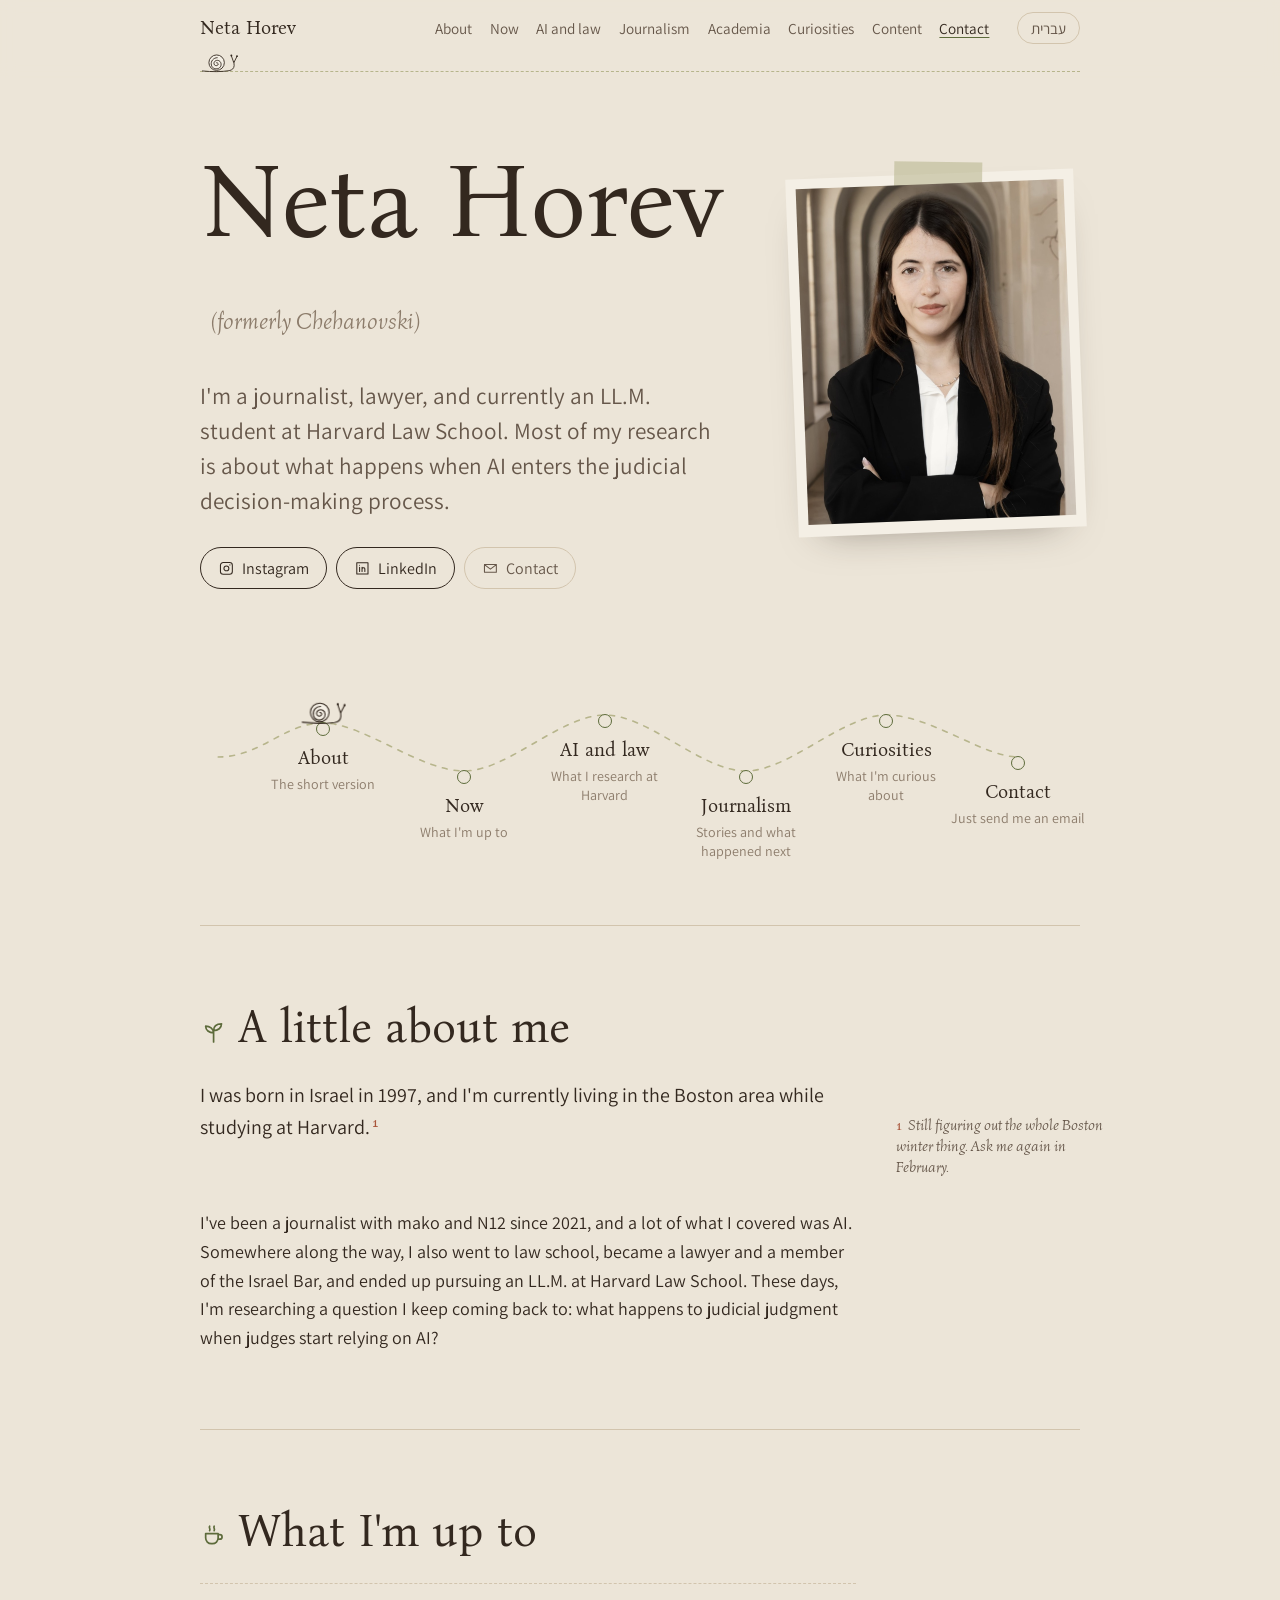
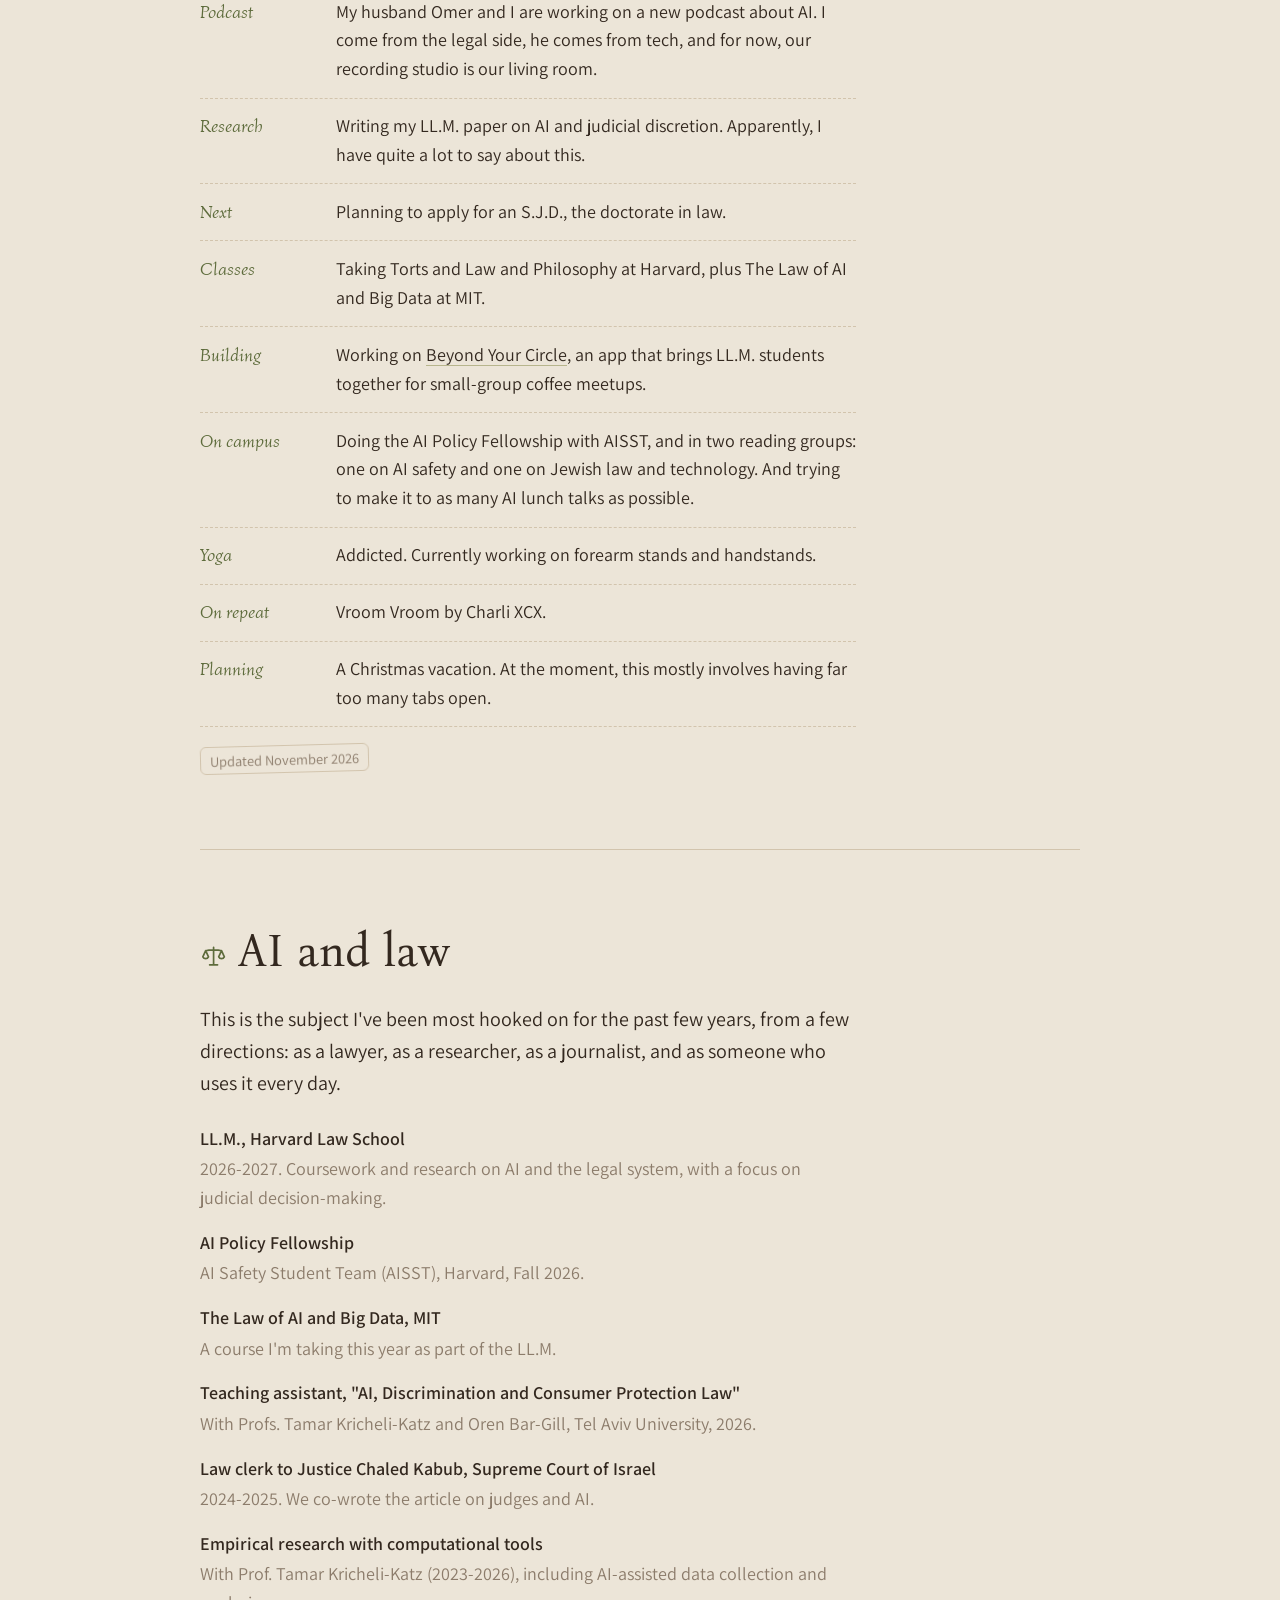
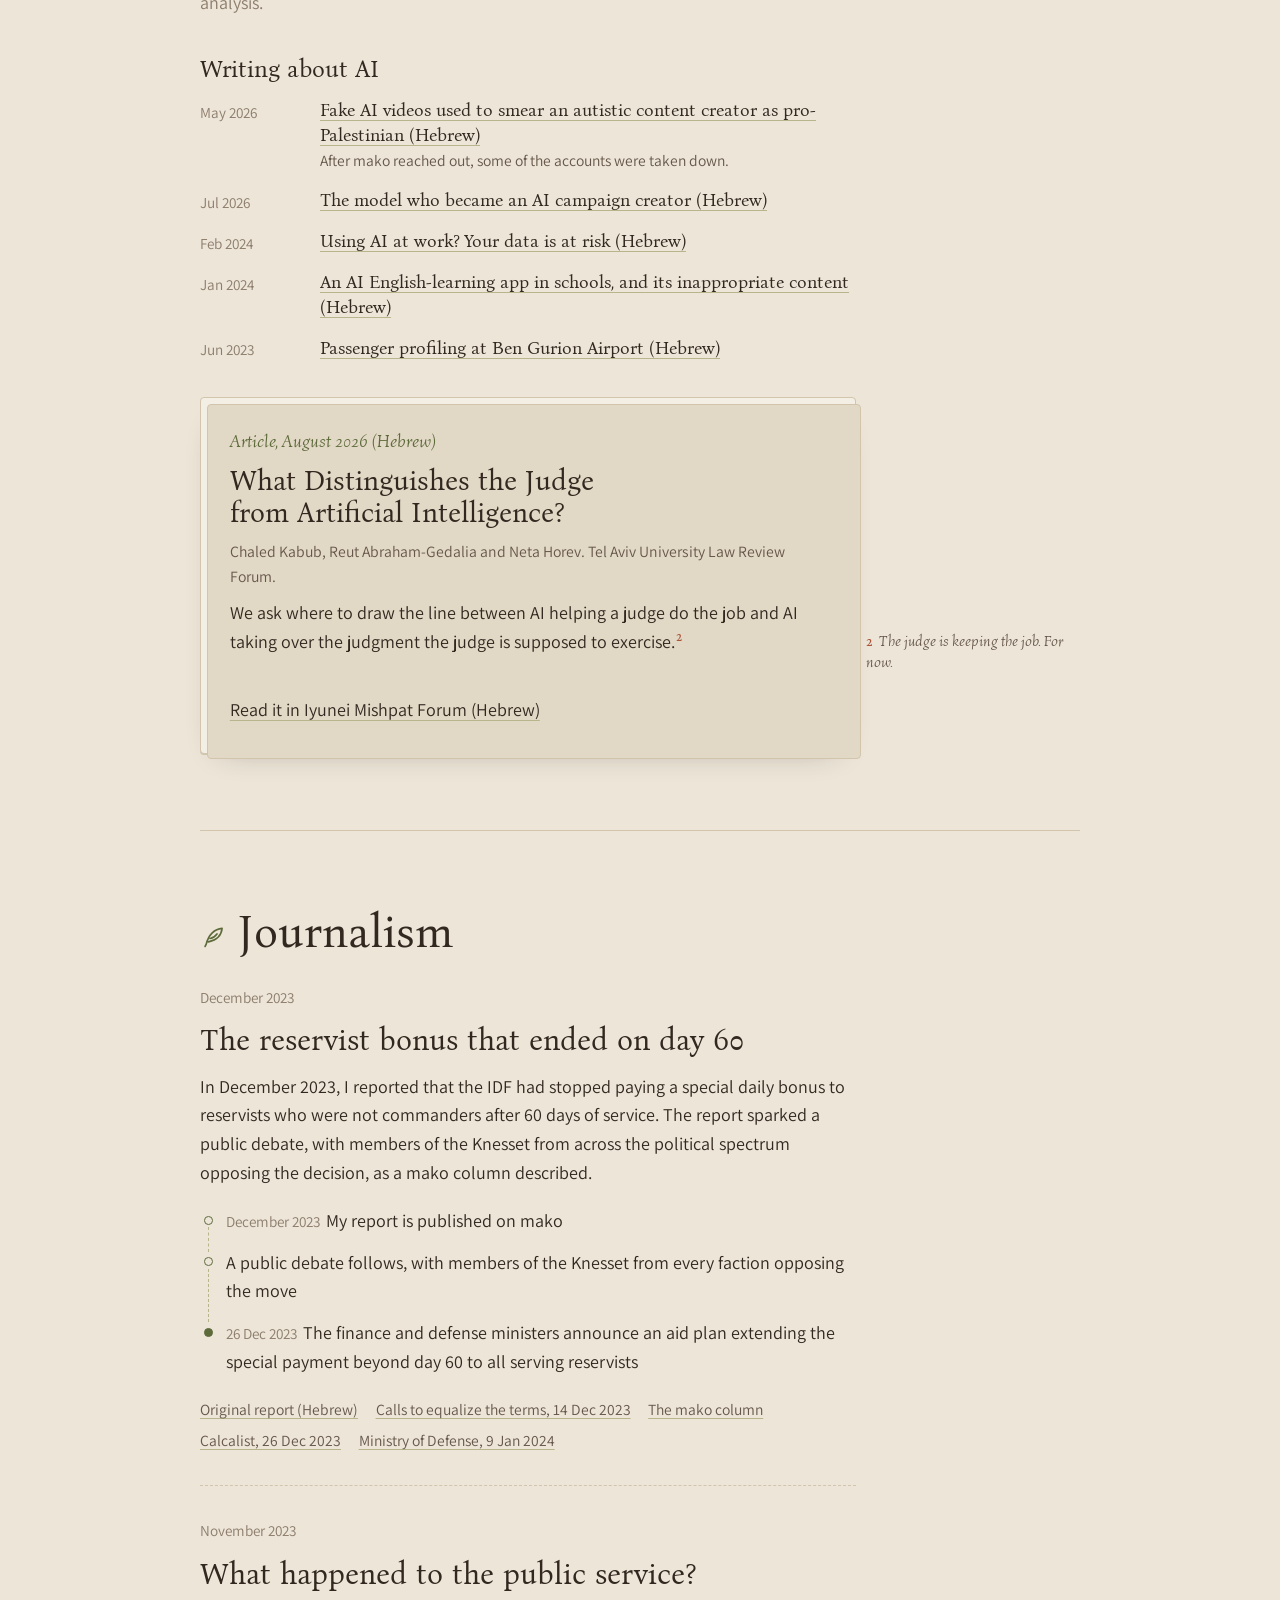
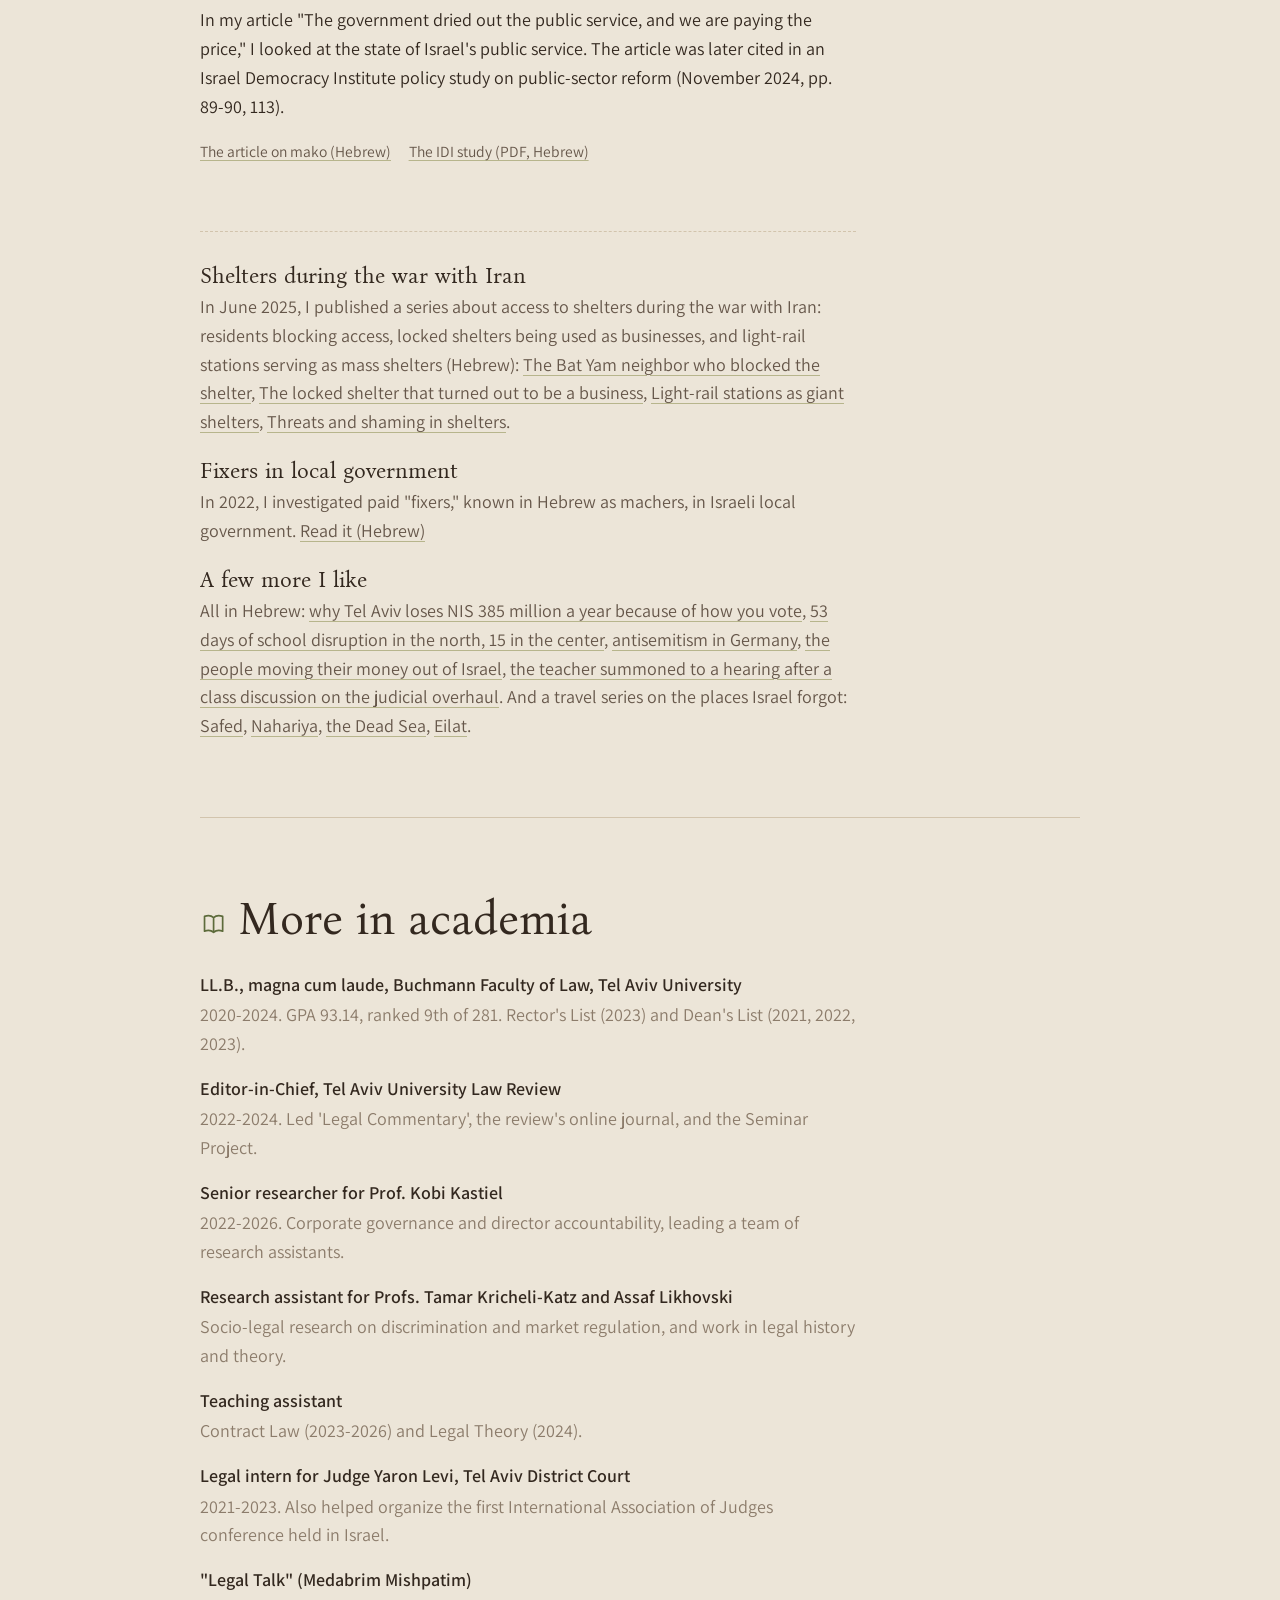
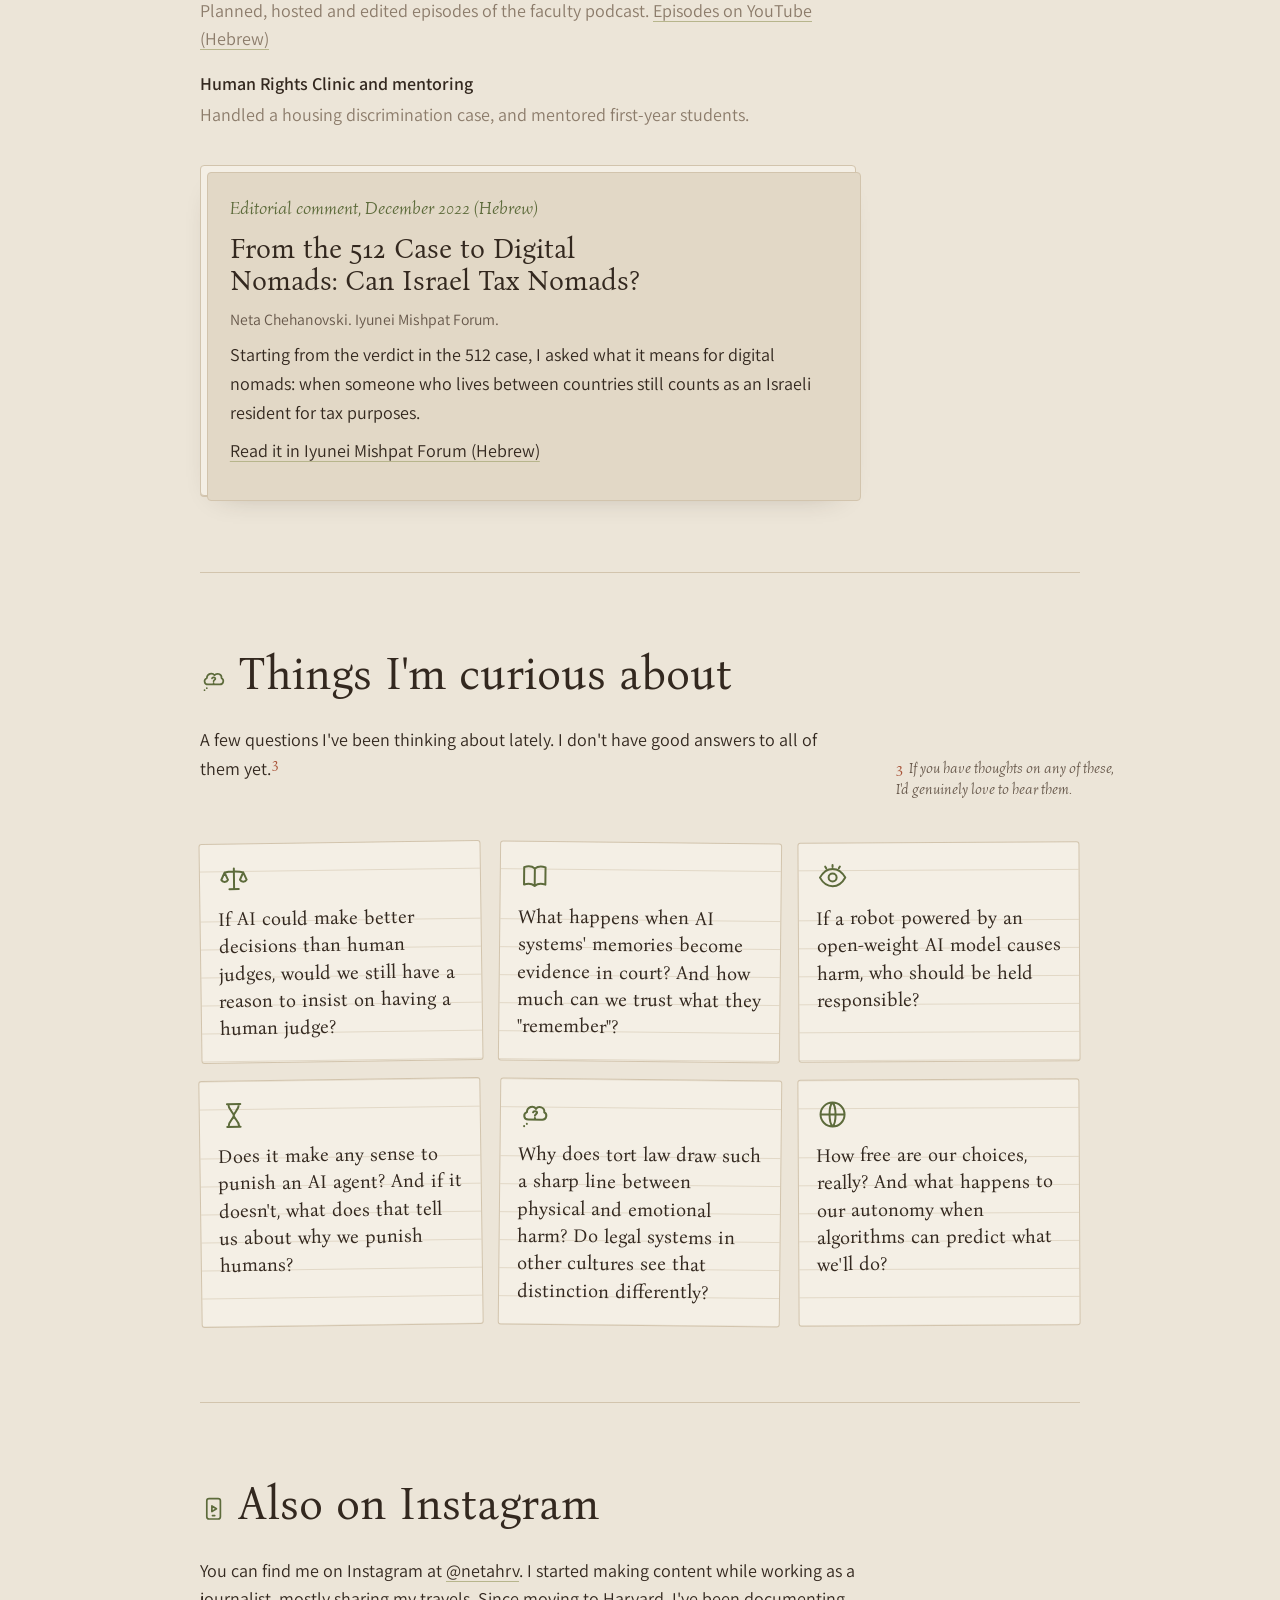
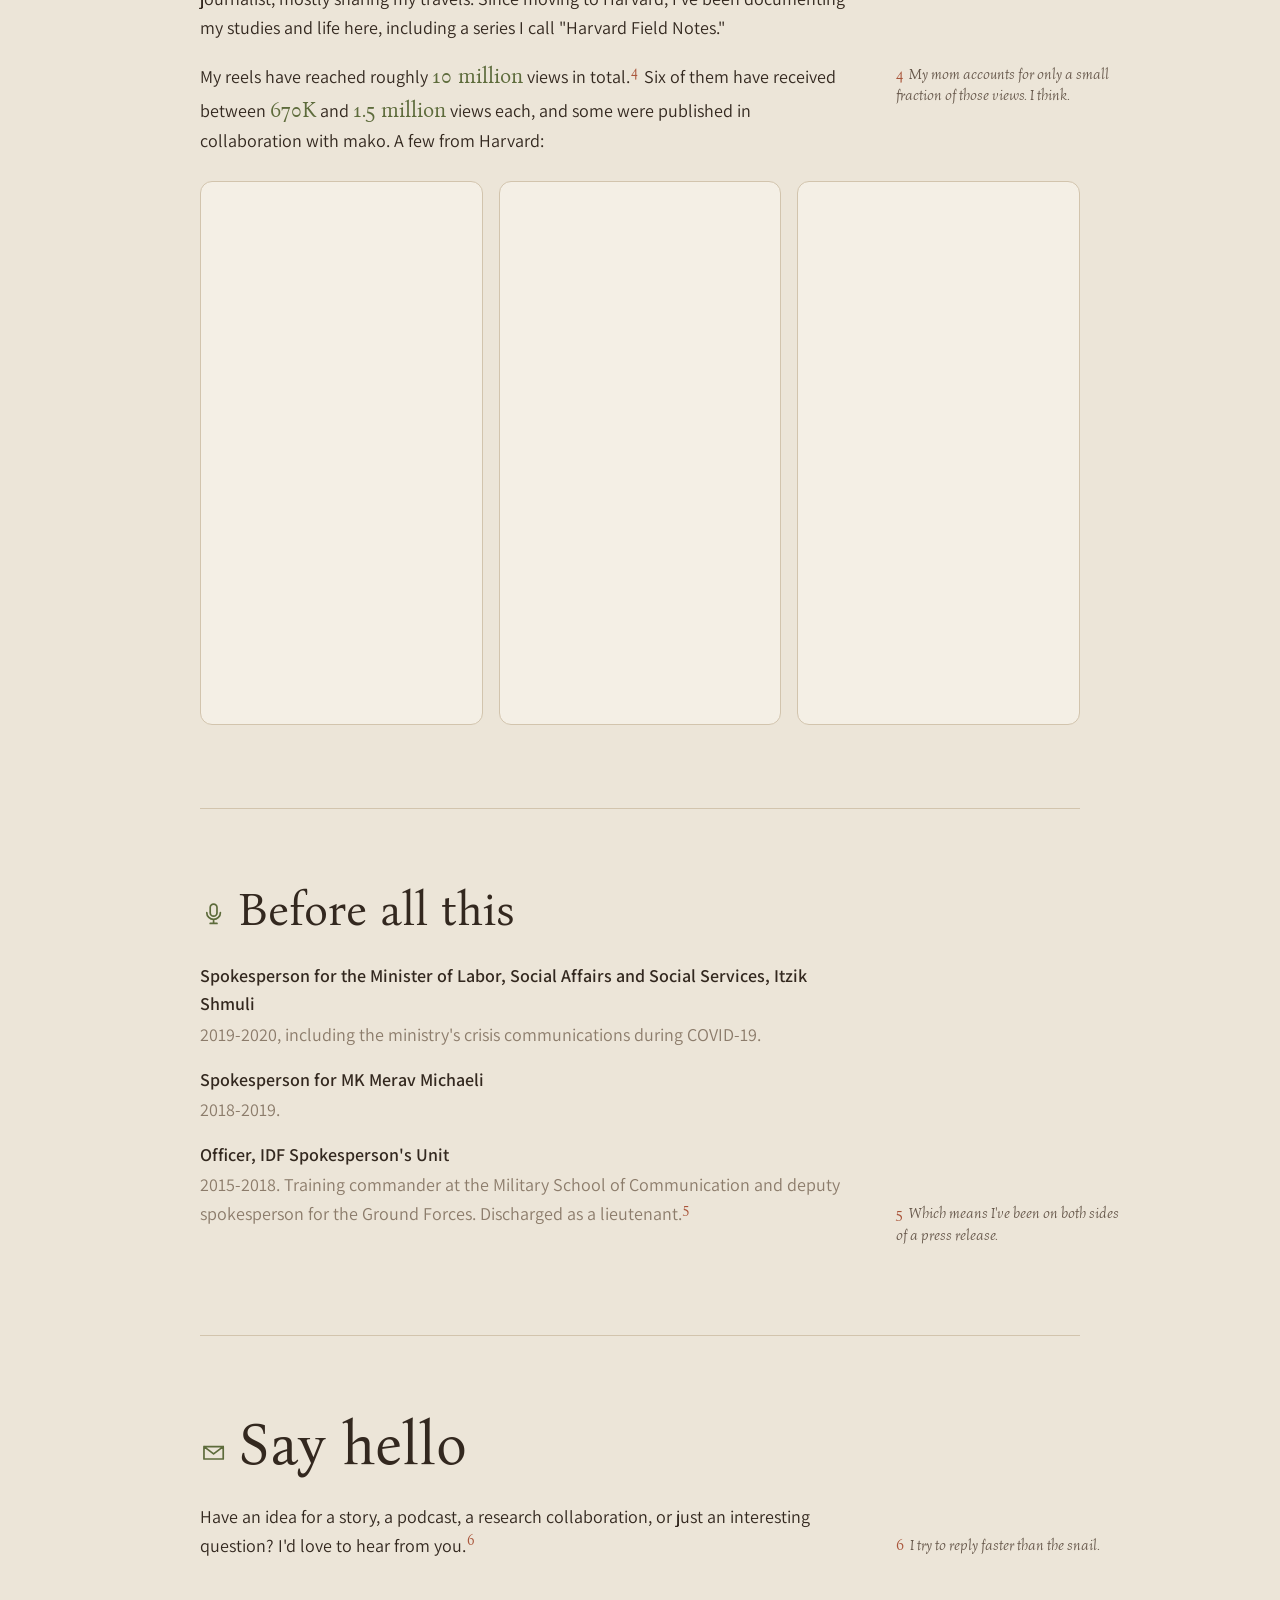
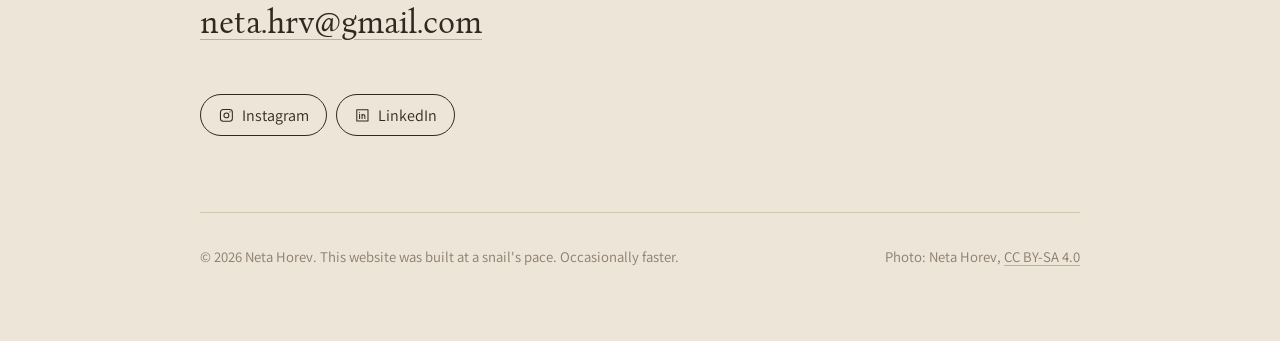
==== en/index.html @ 16ccde78 "Personal website: Hebrew and English pages Co-Authored-By: Claude Opus 5.5 <noreply@anthropic.com>" ====
<!doctype html>
<html lang="en" dir="ltr">
<head>
<meta charset="utf-8">
<meta name="viewport" content="width=device-width, initial-scale=1, viewport-fit=cover">
<title>Neta Horev</title>
<meta name="description" content="Neta Horev is a journalist, lawyer and LL.M. candidate at Harvard Law School researching AI and judicial decision-making.">
<link rel="canonical" href="https://netahorev.com/en/">
<link rel="alternate" hreflang="he" href="https://netahorev.com/">
<link rel="alternate" hreflang="en" href="https://netahorev.com/en/">
<link rel="alternate" hreflang="x-default" href="https://netahorev.com/en/">
<meta property="og:type" content="website">
<meta property="og:url" content="https://netahorev.com/en/">
<meta property="og:title" content="Neta Horev">
<meta property="og:description" content="Journalist, lawyer and LL.M. candidate at Harvard Law School researching AI and judicial decision-making.">
<meta property="og:image" content="https://netahorev.com/assets/neta-horev.jpg">
<meta property="og:image:alt" content="Portrait of Neta Horev">
<meta property="og:locale" content="en_US">
<meta property="og:locale:alternate" content="he_IL">
<meta name="twitter:card" content="summary_large_image">
<meta name="theme-color" content="#ECE5D8">
<link rel="icon" href="/assets/favicon.svg" type="image/svg+xml">
<link rel="preconnect" href="https://fonts.googleapis.com">
<link rel="preconnect" href="https://fonts.gstatic.com" crossorigin>
<link rel="stylesheet" href="https://fonts.googleapis.com/css2?family=Assistant:wght@400;600&family=Bona+Nova:ital,wght@0,400;1,400&display=swap">
<link rel="stylesheet" href="/assets/style.css?v=4">
<script>document.documentElement.classList.add('js');if(document.visibilityState==='visible')document.documentElement.classList.add('intro')</script>
<script type="application/ld+json">
{"@context":"https://schema.org","@type":"Person","name":"Neta Horev","alternateName":["נטע חורב","Neta Chehanovski","נטע צ'חנובסקי"],"url":"https://netahorev.com/en/","image":"https://netahorev.com/assets/neta-horev.jpg","jobTitle":"Journalist, lawyer and LL.M. candidate","affiliation":{"@type":"CollegeOrUniversity","name":"Harvard Law School"},"sameAs":["https://www.instagram.com/netahrv/","https://www.linkedin.com/in/neta-horev-77a28816b/"]}
</script>
</head>
<body>
<svg width="0" height="0" style="position:absolute" aria-hidden="true">
  <symbol id="i-sprout" viewBox="0 0 24 24"><path class="ico" d="M12 21V11M12 13c0-4-3.5-6-7-6 0 3.5 3 6 7 6M12 11c0-4 3-6 7-6 0 3.5-3 6-7 6"/></symbol>
  <symbol id="i-cup" viewBox="0 0 24 24"><path class="ico" d="M5 10h11v4a5 5 0 0 1-5 5h-1a5 5 0 0 1-5-5zM16 11h1.5a2 2 0 0 1 0 4H16M8.5 3.5c-1 1.5 1 2-0 4M12.5 3.5c-1 1.5 1 2 0 4"/></symbol>
  <symbol id="i-pen" viewBox="0 0 24 24"><path class="ico" d="M19.5 4.5C13 5 7.5 10 5.5 18.5l-1 2M19.5 4.5c-.5 6-5 10.5-12 12M9 13.5c2.5-.5 4.5-2 6-4"/></symbol>
  <symbol id="i-scales" viewBox="0 0 24 24"><path class="ico" d="M12 4.5V20M8.5 20h7M5 7.5c3-1 11-1 14 0M5 7.5 2.5 13c1 2 4 2 5 0zM19 7.5 16.5 13c1 2 4 2 5 0z"/></symbol>
  <symbol id="i-cloud" viewBox="0 0 24 24"><path class="ico" d="M7 17c-3.5 0-4-4.5-1-5.5 0-4 5-5.5 6.8-2.5 1.7-2.5 6.7-1.5 6.2 2.5 2.5 1 2 5.5-1.5 5.5zM10.6 11.6c.2-1.3 3-1.2 3 .3 0 1-1.6 1.1-1.6 2.3M12 15.9v.1M6 20.2v.1M4 22v.1"/></symbol>
  <symbol id="i-mail" viewBox="0 0 24 24"><path class="ico" d="M3.5 6.5h17v11h-17zM3.5 6.5 12 13l8.5-6.5"/></symbol>
  <symbol id="i-phone" viewBox="0 0 24 24"><path class="ico" d="M8 3h8a2 2 0 0 1 2 2v14a2 2 0 0 1-2 2H8a2 2 0 0 1-2-2V5a2 2 0 0 1 2-2zM10.5 9.5l4 2.5-4 2.5zM11 18h2"/></symbol>
  <symbol id="i-mic" viewBox="0 0 24 24"><path class="ico" d="M12 3.5a3 3 0 0 1 3 3V11a3 3 0 0 1-6 0V6.5a3 3 0 0 1 3-3zM6 11a6 6 0 0 0 12 0M12 17v3.5M9 20.5h6"/></symbol>
  <symbol id="i-eye" viewBox="0 0 24 24"><path class="ico" d="M2.5 12c2.5-4.5 6-6.5 9.5-6.5s7 2 9.5 6.5c-2.5 4.5-6 6.5-9.5 6.5S5 16.5 2.5 12zM12 9a3 3 0 1 1 0 6 3 3 0 0 1 0-6zM12 2.5V4M6.5 3.8l.8 1.3M17.5 3.8l-.8 1.3"/></symbol>
  <symbol id="i-book" viewBox="0 0 24 24"><path class="ico" d="M4 5.5c3-1 6-.7 8 1 2-1.7 5-2 8-1v13c-3-1-6-.7-8 1-2-1.7-5-2-8-1zM12 6.5v13"/></symbol>
  <symbol id="i-globe" viewBox="0 0 24 24"><path class="ico" d="M12 3a9 9 0 1 1 0 18 9 9 0 0 1 0-18zM3 12h18M12 3c-3 3-3 15 0 18M12 3c3 3 3 15 0 18"/></symbol>
  <symbol id="i-hourglass" viewBox="0 0 24 24"><path class="ico" d="M7 3.5h10M7 20.5h10M8 3.5c0 4.5 4 6 4 8.5s-4 4-4 8.5M16 3.5c0 4.5-4 6-4 8.5s4 4 4 8.5"/></symbol>
  <symbol id="i-spiral" viewBox="0 0 24 24"><path class="ico" d="M12 12c1.5 0 2 1.8.8 2.6-1.6 1-4-.2-4-2.4 0-2.8 3-4.2 5.4-3 3 1.4 3.4 5.6.8 7.7-3.2 2.6-8.4 1.2-9.3-3-1-4.6 2.4-8.6 6.8-8.6 4.4 0 8 3.5 8 8"/></symbol>
  <symbol id="i-ig" viewBox="0 0 24 24"><path class="ico" d="M7.5 3.5h9a4 4 0 0 1 4 4v9a4 4 0 0 1-4 4h-9a4 4 0 0 1-4-4v-9a4 4 0 0 1 4-4zM12 8.5a3.5 3.5 0 1 1 0 7 3.5 3.5 0 0 1 0-7zM17 6.9v.1"/></symbol>
  <symbol id="i-in" viewBox="0 0 24 24"><path class="ico" d="M4 4h16v16H4zM8 10.5v6M8 7.5v.1M11.5 16.5v-6M11.5 13c0-2 4-3 4 0v3.5"/></symbol>
</svg>

<a class="skip" href="#main">Skip to content</a>

<header class="topbar">
  <div class="wrap">
    <div class="topbar__inner">
      <a class="brand" href="#top">Neta Horev</a>
      <nav class="topnav" aria-label="Sections">
        <a href="#about">About</a>
        <a href="#now">Now</a>
        <a href="#research">AI and law</a>
        <a href="#journalism">Journalism</a>
        <a href="#academia">Academia</a>
        <a href="#curiosities">Curiosities</a>
        <a href="#content">Content</a>
        <a href="#contact">Contact</a>
      </nav>
      <a class="lang" href="/" hreflang="he" lang="he">עברית</a>
    </div>
    <div class="trail">
      <div class="trail__line" aria-hidden="true"></div>
      <div class="trail__done" aria-hidden="true"></div>
      <button class="snail" type="button" aria-label="The snail. Click to hear what it has to say">
        <svg viewBox="0 0 64 42" aria-hidden="true"><g class="body"><path class="ico" d="M4 37q26 2.5 45-.5 8-1.5 8.5-8.5l-.5-7"/></g><g class="eyes"><path class="ico" d="m56.5 22-3.5-10M57.5 22l4.5-9"/><circle cx="52.8" cy="11" r="1.6" fill="currentColor"/><circle cx="62.3" cy="12" r="1.6" fill="currentColor"/></g><g class="shell-g"><circle class="shell" cx="28" cy="23" r="13" stroke="currentColor" stroke-width="1.5"/><path class="ico" d="M28 23c2.5 0 3.5 2.6 2 4-2 2-6.5 1-6.5-2.6 0-4.4 5-6.6 8.7-4.5 4.2 2.4 4.5 8.8.6 11.8-4.7 3.6-12.2 1.6-13.6-4.5-1.6-6.8 3.5-12.6 9.8-12.6"/></g></svg>
      </button>
    </div>
  </div>
</header>

<main id="main">
  <div class="wrap">

    <section class="hero" id="top" aria-labelledby="name">
      <div>
        <h1 class="hero__name" id="name"><span class="w">Neta</span> <span class="w">Horev</span><span class="hero__aka">(formerly Chehanovski)</span></h1>
        <p class="hero__line">I'm a journalist, lawyer, and currently an LL.M. student at Harvard Law School. Most of my research is about what happens when AI enters the judicial decision-making process.</p>
        <div class="hero__links">
          <a class="btn" href="https://www.instagram.com/netahrv/" rel="me noopener" target="_blank"><svg aria-hidden="true"><use href="#i-ig"/></svg>Instagram</a>
          <a class="btn" href="https://www.linkedin.com/in/neta-horev-77a28816b/" rel="me noopener" target="_blank"><svg aria-hidden="true"><use href="#i-in"/></svg>LinkedIn</a>
          <a class="btn btn--quiet" href="#contact"><svg aria-hidden="true"><use href="#i-mail"/></svg>Contact</a>
        </div>
      </div>
      <figure class="portrait">
        <div class="portrait__frame">
          <img src="/assets/neta-horev.jpg" width="960" height="1280" alt="Neta Horev in a black suit, standing in an arched hallway">
        </div>
      </figure>
    </section>

    <nav class="path" aria-label="The trail through this page">
      <svg class="path__svg" viewBox="0 0 1000 170" preserveAspectRatio="none" aria-hidden="true">
        <defs>
          <mask id="trail-mask" maskUnits="userSpaceOnUse" x="-20" y="-20" width="1040" height="210">
            <path class="path__reveal" pathLength="1" d="M20 104C70 104 95 70 140 70S250 118 300 118 410 62 460 62 570 118 620 118 730 62 780 62 890 104 930 104" fill="none" stroke="#fff" stroke-width="16"/>
          </mask>
        </defs>
        <path class="path__line" mask="url(#trail-mask)" d="M20 104C70 104 95 70 140 70S250 118 300 118 410 62 460 62 570 118 620 118 730 62 780 62 890 104 930 104"/>
      </svg>
      <div class="path__snail-wrap">
        <button class="snail" type="button" aria-label="The snail. Click to hear what it has to say">
          <svg viewBox="0 0 64 42" aria-hidden="true"><g class="body"><path class="ico" d="M4 37q26 2.5 45-.5 8-1.5 8.5-8.5l-.5-7"/></g><g class="eyes"><path class="ico" d="m56.5 22-3.5-10M57.5 22l4.5-9"/><circle cx="52.8" cy="11" r="1.6" fill="currentColor"/><circle cx="62.3" cy="12" r="1.6" fill="currentColor"/></g><g class="shell-g"><circle class="shell" cx="28" cy="23" r="13" stroke="currentColor" stroke-width="1.5"/><path class="ico" d="M28 23c2.5 0 3.5 2.6 2 4-2 2-6.5 1-6.5-2.6 0-4.4 5-6.6 8.7-4.5 4.2 2.4 4.5 8.8.6 11.8-4.7 3.6-12.2 1.6-13.6-4.5-1.6-6.8 3.5-12.6 9.8-12.6"/></g></svg>
        </button>
      </div>
      <ol>
        <li style="--x:14%;--y:70px;--i:0" data-px="140" data-py="70"><a href="#about"><span class="path__pin"></span><svg class="path__icon" aria-hidden="true"><use href="#i-sprout"/></svg><span class="path__title">About</span><span class="path__sub">The short version</span></a></li>
        <li style="--x:30%;--y:118px;--i:1" data-px="300" data-py="118"><a href="#now"><span class="path__pin"></span><svg class="path__icon" aria-hidden="true"><use href="#i-cup"/></svg><span class="path__title">Now</span><span class="path__sub">What I'm up to</span></a></li>
        <li style="--x:46%;--y:62px;--i:2" data-px="460" data-py="62"><a href="#research"><span class="path__pin"></span><svg class="path__icon" aria-hidden="true"><use href="#i-scales"/></svg><span class="path__title">AI and law</span><span class="path__sub">What I research at Harvard</span></a></li>
        <li style="--x:62%;--y:118px;--i:3" data-px="620" data-py="118"><a href="#journalism"><span class="path__pin"></span><svg class="path__icon" aria-hidden="true"><use href="#i-pen"/></svg><span class="path__title">Journalism</span><span class="path__sub">Stories and what happened next</span></a></li>
        <li style="--x:78%;--y:62px;--i:4" data-px="780" data-py="62"><a href="#curiosities"><span class="path__pin"></span><svg class="path__icon" aria-hidden="true"><use href="#i-cloud"/></svg><span class="path__title">Curiosities</span><span class="path__sub">What I'm curious about</span></a></li>
        <li style="--x:93%;--y:104px;--i:5" data-px="930" data-py="104"><a href="#contact"><span class="path__pin"></span><svg class="path__icon" aria-hidden="true"><use href="#i-mail"/></svg><span class="path__title">Contact</span><span class="path__sub">Just send me an email</span></a></li>
      </ol>
    </nav>

    <section class="section" id="about" aria-labelledby="about-h">
      <div class="section__head"><svg aria-hidden="true"><use href="#i-sprout"/></svg><h2 id="about-h">A little about me</h2></div>
      <div class="prose">
        <p class="lead">I was born in Israel in 1997, and I'm currently living in the Boston area while studying at Harvard.<input type="checkbox" class="sn-check" id="sn-1"><label class="sn-ref" for="sn-1" aria-label="Note 1">1</label><span class="sn"><b>1</b>Still figuring out the whole Boston winter thing. Ask me again in February.</span></p>
        <p>I've been a journalist with mako and N12 since 2021, and a lot of what I covered was AI. Somewhere along the way, I also went to law school, became a lawyer and a member of the Israel Bar, and ended up pursuing an LL.M. at Harvard Law School. These days, I'm researching a question I keep coming back to: what happens to judicial judgment when judges start relying on AI?</p>
      </div>
    </section>

    <section class="section" id="now" aria-labelledby="now-h">
      <div class="section__head"><svg aria-hidden="true"><use href="#i-cup"/></svg><h2 id="now-h">What I'm up to</h2></div>
      <ul class="now">
        <li><span class="now__k">Podcast</span><span>My husband Omer and I are working on a new podcast about AI. I come from the legal side, he comes from tech, and for now, our recording studio is our living room.</span></li>
        <li><span class="now__k">Research</span><span>Writing my LL.M. paper on AI and judicial discretion. Apparently, I have quite a lot to say about this.</span></li>
        <li><span class="now__k">Next</span><span>Planning to apply for an S.J.D., the doctorate in law.</span></li>
        <li><span class="now__k">Classes</span><span>Taking Torts and Law and Philosophy at Harvard, plus The Law of AI and Big Data at MIT.</span></li>
        <li><span class="now__k">Building</span><span>Working on <a href="https://beyond-your-circle.vercel.app" target="_blank" rel="noopener">Beyond Your Circle</a>, an app that brings LL.M. students together for small-group coffee meetups.</span></li>
        <li><span class="now__k">On campus</span><span>Doing the AI Policy Fellowship with AISST, and in two reading groups: one on AI safety and one on Jewish law and technology. And trying to make it to as many AI lunch talks as possible.</span></li>
        <li><span class="now__k">Yoga</span><span>Addicted. Currently working on forearm stands and handstands.</span></li>
        <li><span class="now__k">On repeat</span><span>Vroom Vroom by Charli XCX.</span></li>
        <li><span class="now__k">Planning</span><span>A Christmas vacation. At the moment, this mostly involves having far too many tabs open.</span></li>
      </ul>
      <p class="stamp">Updated November 2026</p>
    </section>

    <section class="section" id="research" aria-labelledby="res-h">
      <div class="section__head"><svg aria-hidden="true"><use href="#i-scales"/></svg><h2 id="res-h">AI and law</h2></div>
      <div class="prose" style="margin-bottom:1.6rem"><p class="lead">This is the subject I've been most hooked on for the past few years, from a few directions: as a lawyer, as a researcher, as a journalist, and as someone who uses it every day.</p></div>
      <ul class="cv">
        <li><strong>LL.M., Harvard Law School</strong><span class="muted">2026-2027. Coursework and research on AI and the legal system, with a focus on judicial decision-making.</span></li>
        <li><strong>AI Policy Fellowship</strong><span class="muted">AI Safety Student Team (AISST), Harvard, Fall 2026.</span></li>
        <li><strong>The Law of AI and Big Data, MIT</strong><span class="muted">A course I'm taking this year as part of the LL.M.</span></li>
        <li><strong>Teaching assistant, "AI, Discrimination and Consumer Protection Law"</strong><span class="muted">With Profs. Tamar Kricheli-Katz and Oren Bar-Gill, Tel Aviv University, 2026.</span></li>
        <li><strong>Law clerk to Justice Chaled Kabub, Supreme Court of Israel</strong><span class="muted">2024-2025. We co-wrote the article on judges and AI.</span></li>
        <li><strong>Empirical research with computational tools</strong><span class="muted">With Prof. Tamar Kricheli-Katz (2023-2026), including AI-assisted data collection and analysis.</span></li>
      </ul>
      <h3 class="subhead">Writing about AI</h3>
      <ul class="clips">
        <li><span class="clips__when">May 2026</span><a href="https://www.mako.co.il/nexter-news/Article-28e4cb4805ded91026.htm" target="_blank" rel="noopener">Fake AI videos used to smear an autistic content creator as pro-Palestinian (Hebrew)</a><span class="clips__note">After mako reached out, some of the accounts were taken down.</span></li>
        <li><span class="clips__when">Jul 2026</span><a href="https://www.mako.co.il/nexter-news/Article-3af44d20b322f91026.htm" target="_blank" rel="noopener">The model who became an AI campaign creator (Hebrew)</a><span class="clips__note"></span></li>
        <li><span class="clips__when">Feb 2024</span><a href="https://www.mako.co.il/nexter-news/Article-604207603589d81026.htm" target="_blank" rel="noopener">Using AI at work? Your data is at risk (Hebrew)</a><span class="clips__note"></span></li>
        <li><span class="clips__when">Jan 2024</span><a href="https://www.mako.co.il/home-family-kids/Article-83e2beaeaaa2d81026.htm" target="_blank" rel="noopener">An AI English-learning app in schools, and its inappropriate content (Hebrew)</a><span class="clips__note"></span></li>
        <li><span class="clips__when">Jun 2023</span><a href="https://www.mako.co.il/travel-israel/magazine/Article-a6ac7af30967881026.htm" target="_blank" rel="noopener">Passenger profiling at Ben Gurion Airport (Hebrew)</a><span class="clips__note"></span></li>
      </ul>
      <article class="paper">
        <p class="paper__kind">Article, August 2026 (Hebrew)</p>
        <h3>What Distinguishes the Judge from Artificial Intelligence?</h3>
        <p class="paper__by">Chaled Kabub, Reut Abraham-Gedalia and Neta Horev. Tel Aviv University Law Review Forum.</p>
        <p>We ask where to draw the line between AI helping a judge do the job and AI taking over the judgment the judge is supposed to exercise.<input type="checkbox" class="sn-check" id="sn-2"><label class="sn-ref" for="sn-2" aria-label="Note 2">2</label><span class="sn"><b>2</b>The judge is keeping the job. For now.</span></p>
        <p><a href="https://www.taulawreview.sites.tau.ac.il/pvrvm-n/%D7%9E%D7%94-%D7%9E%D7%95%D7%AA%D7%A8-%D7%94%D7%A9%D7%95%D7%A4%D7%98-%D7%9E%D7%9F-%D7%94%D7%91%D7%99%D7%A0%D7%94-%D7%94%D7%9E%D7%9C%D7%90%D7%9B%D7%95%D7%AA%D7%99%D7%AA%3F" target="_blank" rel="noopener">Read it in Iyunei Mishpat Forum (Hebrew)</a></p>
      </article>
    </section>

    <section class="section" id="journalism" aria-labelledby="jour-h">
      <div class="section__head"><svg aria-hidden="true"><use href="#i-pen"/></svg><h2 id="jour-h">Journalism</h2></div>

      <article class="story">
        <p class="story__when">December 2023</p>
        <h3>The reservist bonus that ended on day 60</h3>
        <p>In December 2023, I reported that the IDF had stopped paying a special daily bonus to reservists who were not commanders after 60 days of service. The report sparked a public debate, with members of the Knesset from across the political spectrum opposing the decision, as a mako column described.</p>
        <ol class="chain">
          <li><time datetime="2023-12">December 2023</time>My report is published on mako</li>
          <li>A public debate follows, with members of the Knesset from every faction opposing the move</li>
          <li><time datetime="2023-12-26">26 Dec 2023</time>The finance and defense ministers announce an aid plan extending the special payment beyond day 60 to all serving reservists</li>
        </ol>
        <ul class="sources">
          <li><a href="https://www.mako.co.il/news-money/2023_q4/Article-6e2ce02871e5c81026.htm" target="_blank" rel="noopener">Original report (Hebrew)</a></li>
          <li><a href="https://www.mako.co.il/finances-news/Article-46936b661096c81027.htm" target="_blank" rel="noopener">Calls to equalize the terms, 14 Dec 2023</a></li>
          <li><a href="https://www.mako.co.il/finances-magazine/money_week/Article-ec36672674a6c81027.htm" target="_blank" rel="noopener">The mako column</a></li>
          <li><a href="https://www.calcalist.co.il/local_news/article/b192yfdv6" target="_blank" rel="noopener">Calcalist, 26 Dec 2023</a></li>
          <li><a href="https://www.mod.gov.il/Society_Economy/articles/Pages/09012024.aspx" target="_blank" rel="noopener">Ministry of Defense, 9 Jan 2024</a></li>
        </ul>
      </article>

      <article class="story">
        <p class="story__when">November 2023</p>
        <h3>What happened to the public service?</h3>
        <p>In my article "The government dried out the public service, and we are paying the price," I looked at the state of Israel's public service. The article was later cited in an Israel Democracy Institute policy study on public-sector reform (November 2024, pp. 89-90, 113).</p>
        <ul class="sources">
          <li><a href="https://www.mako.co.il/finances-news/Article-3793b2888d8db81027.htm" target="_blank" rel="noopener">The article on mako (Hebrew)</a></li>
          <li><a href="https://www.idi.org.il/media/27125/implementing-public-sector-reforms-systemic-changes.pdf" target="_blank" rel="noopener">The IDI study (PDF, Hebrew)</a></li>
        </ul>
      </article>

      <ul class="brief-list">
        <li>
          <h3>Shelters during the war with Iran</h3>
          <p>In June 2025, I published a series about access to shelters during the war with Iran: residents blocking access, locked shelters being used as businesses, and light-rail stations serving as mass shelters (Hebrew): <a href="https://www.mako.co.il/home-family-relationship/Article-c30cc83b5489791027.htm" target="_blank" rel="noopener">The Bat Yam neighbor who blocked the shelter</a>, <a href="https://www.mako.co.il/finances-real-estate/Article-ceb69191ba77791026.htm" target="_blank" rel="noopener">The locked shelter that turned out to be a business</a>, <a href="https://www.mako.co.il/finances-real-estate/Article-fa8a46c53997791027.htm" target="_blank" rel="noopener">Light-rail stations as giant shelters</a>, <a href="https://www.mako.co.il/home-family-relationship/Article-5a2e83cfd6b9791026.htm" target="_blank" rel="noopener">Threats and shaming in shelters</a>.</p>
        </li>
        <li>
          <h3>Fixers in local government</h3>
          <p>In 2022, I investigated paid "fixers," known in Hebrew as machers, in Israeli local government. <a href="https://www.mako.co.il/finances-magazine/Article-d3611bc49e93581027.htm" target="_blank" rel="noopener">Read it (Hebrew)</a></p>
        </li>
        <li>
          <h3>A few more I like</h3>
          <p>All in Hebrew: <a href="https://www.mako.co.il/finances-news/Article-f23892dccda0c91026.htm" target="_blank" rel="noopener">why Tel Aviv loses NIS 385 million a year because of how you vote</a>, <a href="https://www.mako.co.il/home-family-kids/Article-8d2e5cf647bce91027.htm" target="_blank" rel="noopener">53 days of school disruption in the north, 15 in the center</a>, <a href="https://www.mako.co.il/news-world/2025_q4/Article-6ce85f83103c991026.htm" target="_blank" rel="noopener">antisemitism in Germany</a>, <a href="https://www.mako.co.il/finances-news/Article-d461de7857d0681027.htm" target="_blank" rel="noopener">the people moving their money out of Israel</a>, <a href="https://www.mako.co.il/home-family-kids/Article-4c11f699d9e7681026.htm" target="_blank" rel="noopener">the teacher summoned to a hearing after a class discussion on the judicial overhaul</a>. And a travel series on the places Israel forgot: <a href="https://www.mako.co.il/travel-world/magazine/Article-30d84ceda5a5681027.htm" target="_blank" rel="noopener">Safed</a>, <a href="https://www.mako.co.il/travel-israel/magazine/Article-8762e62ead78981026.htm" target="_blank" rel="noopener">Nahariya</a>, <a href="https://www.mako.co.il/travel-israel/magazine/Article-443044230d04a81027.htm" target="_blank" rel="noopener">the Dead Sea</a>, <a href="https://www.mako.co.il/travel-israel/magazine/Article-523e12e7bfe7a81026.htm" target="_blank" rel="noopener">Eilat</a>.</p>
        </li>
      </ul>
    </section>

    <section class="section" id="academia" aria-labelledby="aca-h">
      <div class="section__head"><svg aria-hidden="true"><use href="#i-book"/></svg><h2 id="aca-h">More in academia</h2></div>
      <ul class="cv">
        <li><strong>LL.B., magna cum laude, Buchmann Faculty of Law, Tel Aviv University</strong><span class="muted">2020-2024. GPA 93.14, ranked 9th of 281. Rector's List (2023) and Dean's List (2021, 2022, 2023).</span></li>
        <li><strong>Editor-in-Chief, Tel Aviv University Law Review</strong><span class="muted">2022-2024. Led 'Legal Commentary', the review's online journal, and the Seminar Project.</span></li>
        <li><strong>Senior researcher for Prof. Kobi Kastiel</strong><span class="muted">2022-2026. Corporate governance and director accountability, leading a team of research assistants.</span></li>
        <li><strong>Research assistant for Profs. Tamar Kricheli-Katz and Assaf Likhovski</strong><span class="muted">Socio-legal research on discrimination and market regulation, and work in legal history and theory.</span></li>
        <li><strong>Teaching assistant</strong><span class="muted">Contract Law (2023-2026) and Legal Theory (2024).</span></li>
        <li><strong>Legal intern for Judge Yaron Levi, Tel Aviv District Court</strong><span class="muted">2021-2023. Also helped organize the first International Association of Judges conference held in Israel.</span></li>
        <li><strong>"Legal Talk" (Medabrim Mishpatim)</strong><span class="muted">Planned, hosted and edited episodes of the faculty podcast. <a href="https://www.youtube.com/playlist?list=PLNiWLB_wsOg4LRSHZgljAZx2uUPj59-yO" target="_blank" rel="noopener">Episodes on YouTube (Hebrew)</a></span></li>
        <li><strong>Human Rights Clinic and mentoring</strong><span class="muted">Handled a housing discrimination case, and mentored first-year students.</span></li>
      </ul>
      <article class="paper">
        <p class="paper__kind">Editorial comment, December 2022 (Hebrew)</p>
        <h3>From the 512 Case to Digital Nomads: Can Israel Tax Nomads?</h3>
        <p class="paper__by">Neta Chehanovski. Iyunei Mishpat Forum.</p>
        <p>Starting from the verdict in the 512 case, I asked what it means for digital nomads: when someone who lives between countries still counts as an Israeli resident for tax purposes.</p>
        <p><a href="https://www.taulawreview.sites.tau.ac.il/post/digitalnomads" target="_blank" rel="noopener">Read it in Iyunei Mishpat Forum (Hebrew)</a></p>
      </article>
    </section>

    <section class="section" id="curiosities" aria-labelledby="cur-h">
      <div class="section__head"><svg aria-hidden="true"><use href="#i-cloud"/></svg><h2 id="cur-h">Things I'm curious about</h2></div>
      <div class="prose" style="margin-bottom:1.8rem">
        <p>A few questions I've been thinking about lately. I don't have good answers to all of them yet.<input type="checkbox" class="sn-check" id="sn-3"><label class="sn-ref" for="sn-3" aria-label="Note 3">3</label><span class="sn"><b>3</b>If you have thoughts on any of these, I'd genuinely love to hear them.</span></p>
      </div>
      <ul class="qs">
        <li><svg aria-hidden="true"><use href="#i-scales"/></svg><p>If AI could make better decisions than human judges, would we still have a reason to insist on having a human judge?</p></li>
        <li><svg aria-hidden="true"><use href="#i-book"/></svg><p>What happens when AI systems' memories become evidence in court? And how much can we trust what they "remember"?</p></li>
        <li><svg aria-hidden="true"><use href="#i-eye"/></svg><p>If a robot powered by an open-weight AI model causes harm, who should be held responsible?</p></li>
        <li><svg aria-hidden="true"><use href="#i-hourglass"/></svg><p>Does it make any sense to punish an AI agent? And if it doesn't, what does that tell us about why we punish humans?</p></li>
        <li><svg aria-hidden="true"><use href="#i-cloud"/></svg><p>Why does tort law draw such a sharp line between physical and emotional harm? Do legal systems in other cultures see that distinction differently?</p></li>
        <li><svg aria-hidden="true"><use href="#i-globe"/></svg><p>How free are our choices, really? And what happens to our autonomy when algorithms can predict what we'll do?</p></li>
      </ul>
    </section>

    <section class="section" id="content" aria-labelledby="con-h">
      <div class="section__head"><svg aria-hidden="true"><use href="#i-phone"/></svg><h2 id="con-h">Also on Instagram</h2></div>
      <div class="prose">
        <p>You can find me on Instagram at <a href="https://www.instagram.com/netahrv/" target="_blank" rel="noopener">@netahrv</a>. I started making content while working as a journalist, mostly sharing my travels. Since moving to Harvard, I've been documenting my studies and life here, including a series I call "Harvard Field Notes."</p>
        <p>My reels have reached roughly <span class="num">10 million</span> views in total.<input type="checkbox" class="sn-check" id="sn-4"><label class="sn-ref" for="sn-4" aria-label="Note 4">4</label><span class="sn"><b>4</b>My mom accounts for only a small fraction of those views. I think.</span> Six of them have received between <span class="num">670K</span> and <span class="num">1.5 million</span> views each, and some were published in collaboration with mako. A few from Harvard:</p>
      </div>
      <div class="reels">
        <iframe class="reel" src="https://www.instagram.com/reel/Ddh8N5PtB8a/embed" title="A day in the life of a Harvard LL.M. student" loading="lazy" allow="encrypted-media; picture-in-picture; web-share" referrerpolicy="strict-origin-when-cross-origin"></iframe>
        <iframe class="reel" src="https://www.instagram.com/reel/DfDy7ymBYY1/embed" title="Studying at Harvard vs. Tel Aviv" loading="lazy" allow="encrypted-media; picture-in-picture; web-share" referrerpolicy="strict-origin-when-cross-origin"></iframe>
        <iframe class="reel" src="https://www.instagram.com/reel/Dd76oGMOIln/embed" title="How American law shapes the Israeli legal system" loading="lazy" allow="encrypted-media; picture-in-picture; web-share" referrerpolicy="strict-origin-when-cross-origin"></iframe>
      </div>
    </section>

    <section class="section" id="earlier" aria-labelledby="ear-h">
      <div class="section__head"><svg aria-hidden="true"><use href="#i-mic"/></svg><h2 id="ear-h">Before all this</h2></div>
      <ul class="cv">
        <li><strong>Spokesperson for the Minister of Labor, Social Affairs and Social Services, Itzik Shmuli</strong><span class="muted">2019-2020, including the ministry's crisis communications during COVID-19.</span></li>
        <li><strong>Spokesperson for MK Merav Michaeli</strong><span class="muted">2018-2019.</span></li>
        <li><strong>Officer, IDF Spokesperson's Unit</strong><span class="muted">2015-2018. Training commander at the Military School of Communication and deputy spokesperson for the Ground Forces. Discharged as a lieutenant.<input type="checkbox" class="sn-check" id="sn-5"><label class="sn-ref" for="sn-5" aria-label="Note 5">5</label><span class="sn"><b>5</b>Which means I've been on both sides of a press release.</span></span></li>
      </ul>
    </section>

    <section class="section contact" id="contact" aria-labelledby="ct-h">
      <div class="section__head"><svg aria-hidden="true"><use href="#i-mail"/></svg><h2 id="ct-h">Say hello</h2></div>
      <div class="prose">
        <p>Have an idea for a story, a podcast, a research collaboration, or just an interesting question? I'd love to hear from you.<input type="checkbox" class="sn-check" id="sn-6"><label class="sn-ref" for="sn-6" aria-label="Note 6">6</label><span class="sn"><b>6</b>I try to reply faster than the snail.</span></p>
        <p><a class="mail" href="mailto:neta.hrv@gmail.com">neta.hrv@gmail.com</a></p>
        <div class="hero__links">
          <a class="btn" href="https://www.instagram.com/netahrv/" rel="me noopener" target="_blank"><svg aria-hidden="true"><use href="#i-ig"/></svg>Instagram</a>
          <a class="btn" href="https://www.linkedin.com/in/neta-horev-77a28816b/" rel="me noopener" target="_blank"><svg aria-hidden="true"><use href="#i-in"/></svg>LinkedIn</a>
        </div>
      </div>
    </section>

    <footer class="foot">
      <p>© 2026 Neta Horev. This website was built at a snail's pace. Occasionally faster.</p>
      <p>Photo: Neta Horev, <a href="https://commons.wikimedia.org/wiki/File:Neta_Horev_Chehanovski_(cropped).jpg" target="_blank" rel="noopener">CC BY-SA 4.0</a></p>
    </footer>
  </div>
</main>

<script type="application/json" id="snail-lines">["Hi, don't mind me. Just passing through.", "Feel free to keep reading. I'm not in a hurry.", "Wait, has anyone seen footnote 7?", "I've moved with my entire house, too. Neta and I understand each other."]</script>
<script src="/assets/main.js?v=4" defer></script>
</body>
</html>
---- assets/style.css ----
/* Layout: a law-review page. One start-aligned reading column, a margin column for
   sidenotes (where the jokes live), and a snail that walks a hand-drawn trail.
   Boldness lives in one place: the trail + snail. Everything else stays quiet. */
:root {
  --paper: #ECE5D8;
  --paper-deep: #E2D8C6;
  --card: #F4EFE5;
  --ink: #33281F;
  --ink-soft: #66574A;
  --muted: #8C7C6B;
  --olive: #5D6B3B;
  --olive-soft: #B7B58C;
  --terra: #A9553A;
  --line: #D2C4AD;
  --note: #E6D7A9;

  --display: "Bona Nova", "Frank Ruhl Libre", Georgia, serif;
  --body: "Assistant", "Heebo", system-ui, sans-serif;

  --col: 41rem;
  --margin: 14rem;
  --gap-margin: 2.5rem;
  --wrap: calc(var(--col) + var(--margin) + var(--gap-margin));
  --ease-out: cubic-bezier(0.16, 1, 0.3, 1);
  color-scheme: light;
}
@media (prefers-color-scheme: dark) {
  :root:not([data-theme="light"]) {
    --paper: #1E1A15; --paper-deep: #26211A; --card: #2A241D;
    --ink: #EEE6D6; --ink-soft: #CBBDA8; --muted: #9C8D7B;
    --olive: #B3BD82; --olive-soft: #5E6043; --terra: #E0906C;
    --line: #463C31; --note: #4B4128;
    color-scheme: dark;
  }
}
:root[data-theme="dark"] {
  --paper: #1E1A15; --paper-deep: #26211A; --card: #2A241D;
  --ink: #EEE6D6; --ink-soft: #CBBDA8; --muted: #9C8D7B;
  --olive: #B3BD82; --olive-soft: #5E6043; --terra: #E0906C;
  --line: #463C31; --note: #4B4128;
  color-scheme: dark;
}

*, *::before, *::after { box-sizing: border-box; }
html { scroll-behavior: smooth; -webkit-text-size-adjust: 100%; }
body {
  margin: 0;
  background: var(--paper);
  color: var(--ink);
  font-family: var(--body);
  font-size: 1.125rem;
  line-height: 1.7;
  text-rendering: optimizeLegibility;
}
:lang(en) body, body:lang(en) { line-height: 1.6; }
img { max-width: 100%; height: auto; display: block; }
a { color: inherit; text-decoration-color: var(--olive-soft); text-underline-offset: 0.2em; text-decoration-thickness: 1px; }
a:hover { text-decoration-color: var(--olive); }
:focus-visible { outline: 2px solid var(--olive); outline-offset: 3px; border-radius: 3px; }
h1, h2, h3 { font-family: var(--display); font-weight: 400; line-height: 1.15; text-wrap: balance; margin: 0; }
p { margin: 0; }
.skip { position: absolute; inset-inline-start: 1rem; top: -4rem; background: var(--ink); color: var(--paper); padding: 0.5rem 1rem; border-radius: 6px; z-index: 50; }
.skip:focus { top: 1rem; }

.wrap {
  max-width: var(--wrap);
  margin-inline: auto;
  padding-left: max(20px, env(safe-area-inset-left, 0px));
  padding-right: max(20px, env(safe-area-inset-right, 0px));
}

/* ---------- top bar ---------- */
body::before { content: ""; position: fixed; inset: 0 0 auto; height: env(safe-area-inset-top, 0px); z-index: 30; background: var(--paper); }
.topbar {
  position: sticky; top: env(safe-area-inset-top, 0px); z-index: 20;
  background: color-mix(in srgb, var(--paper) 88%, transparent);
  backdrop-filter: blur(8px); -webkit-backdrop-filter: blur(8px);
}
.topbar__inner { display: flex; align-items: center; gap: 1.25rem; min-height: 3.5rem; }
.brand { font-family: var(--display); font-size: 1.2rem; text-decoration: none; white-space: nowrap; }
.topnav { display: none; gap: 1.1rem; margin-inline-start: auto; font-size: 0.95rem; }
.topnav a { text-decoration: none; color: var(--ink-soft); }
.topnav a:hover, .topnav a[aria-current="true"] { color: var(--ink); text-decoration: underline; text-decoration-color: var(--olive); }
.lang { margin-inline-start: auto; font-size: 0.95rem; color: var(--ink-soft); text-decoration: none; border: 1px solid var(--line); border-radius: 999px; padding: 0.15rem 0.8rem; }
.lang:hover { color: var(--ink); border-color: var(--olive); }
@media (min-width: 960px) { .topnav { display: flex; } .lang { margin-inline-start: 0.5rem; } }

/* the trail under the bar: the snail reports reading progress once the hero trail is gone */
.trail { position: relative; height: 26px; margin-top: -4px; }
.trail__line { position: absolute; inset-inline: 0; bottom: 6px; border-bottom: 1.5px dashed var(--olive-soft); }
.trail__done { position: absolute; inset-inline-start: 0; bottom: 6px; width: calc(var(--p, 0) * 100%); border-bottom: 1.5px solid var(--olive); }
.trail .snail { position: absolute; bottom: 4px; inset-inline-start: calc(var(--p, 0) * (100% - 38px)); width: 38px; }
.topbar .trail { opacity: 0; transform: translateY(-4px); transition: opacity .35s ease, transform .35s ease; pointer-events: none; }
.topbar.is-trailing .trail { opacity: 1; transform: none; pointer-events: auto; }

/* ---------- snail ---------- */
.snail { display: block; padding: 0; border: 0; background: none; color: var(--ink); cursor: pointer; line-height: 0; }
.snail svg { width: 100%; height: auto; overflow: visible; }
.snail .shell { fill: var(--card); }
.snail .body, .snail .eyes { transition: transform .35s var(--ease-out), opacity .25s ease; transform-origin: 30% 90%; }
.snail.is-shy .body, .snail.is-shy .eyes { transform: scaleX(0.35); opacity: 0; }
.snail.is-shy .shell-g { animation: wobble .5s ease 1; }
.snail.is-moving .eyes { animation: antenna .45s ease-in-out infinite alternate; }
[dir="rtl"] .trail .snail svg, [dir="rtl"] .bubble-flip { transform: scaleX(-1); }
@keyframes wobble { 0%,100% { transform: rotate(0); } 30% { transform: rotate(-6deg); } 60% { transform: rotate(4deg); } }
@keyframes antenna { from { transform: rotate(-3deg); } to { transform: rotate(4deg); } }
.say {
  position: absolute; z-index: 5; bottom: calc(100% + 8px); inset-inline-start: -6px;
  width: max-content; max-width: 16rem;
  background: var(--card); color: var(--ink); border: 1px solid var(--line);
  border-radius: 12px; padding: 0.45rem 0.75rem; font-size: 0.92rem; line-height: 1.4;
  box-shadow: 0 6px 18px -10px rgb(51 40 31 / 0.35);
}
.topbar .say { bottom: auto; top: calc(100% + 6px); }

/* ---------- hero ---------- */
.hero { display: grid; gap: 2.5rem; padding-block: clamp(2rem, 6vw, 4.5rem) 1rem; align-items: start; }
.hero__name { font-size: clamp(3.4rem, 11vw, 6.6rem); letter-spacing: -0.01em; line-height: 0.98; }
.hero__name .w { display: inline-block; }
.hero__aka { display: inline-block; margin-inline-start: 0.7rem; font-family: var(--display); font-style: italic; font-weight: 400; color: var(--muted); font-size: 0.22em; letter-spacing: 0; vertical-align: 0.45em; white-space: nowrap; }
.hero__line { font-size: clamp(1.2rem, 2.4vw, 1.45rem); line-height: 1.5; color: var(--ink-soft); max-width: 34rem; margin-top: 1.4rem; }
.hero__line em { font-family: var(--display); font-style: italic; color: var(--ink); }
.hero__links { display: flex; flex-wrap: wrap; gap: 0.6rem; margin-top: 1.8rem; }
.btn { display: inline-flex; align-items: center; gap: 0.45rem; text-decoration: none; font-size: 1rem; border: 1px solid var(--ink); border-radius: 999px; padding: 0.45rem 1.05rem; }
.btn svg { width: 1.05rem; height: 1.05rem; }
.btn:hover { background: var(--ink); color: var(--paper); }
.btn--quiet { border-color: var(--line); color: var(--ink-soft); }
.btn--quiet:hover { background: var(--card); color: var(--ink); border-color: var(--olive); }

.portrait { position: relative; justify-self: start; width: min(18rem, 78vw); margin: 0.5rem 0 0; }
.portrait__frame { background: var(--card); padding: 0.6rem 0.6rem 2.6rem; transform: rotate(-2.2deg); box-shadow: 0 18px 40px -26px rgb(51 40 31 / 0.55); position: relative; }
.portrait__frame::before { content: ""; position: absolute; top: -12px; inset-inline-start: 38%; width: 5.5rem; height: 1.6rem; background: color-mix(in srgb, var(--olive-soft) 55%, transparent); transform: rotate(3deg); }
.portrait__frame img { aspect-ratio: 4 / 5; object-fit: cover; object-position: 50% 20%; width: 100%; filter: saturate(0.92) sepia(0.06); }
.portrait__frame { padding-bottom: 0.75rem; }
.portrait__cap { margin: 0.6rem 0.2rem 0; font-family: var(--display); font-style: italic; font-size: 0.95rem; line-height: 1.35; color: var(--ink-soft); }
.sticky {
  position: absolute; inset-inline-end: -1.6rem; top: 42%; width: 9.5rem;
  background: var(--note); color: var(--ink); padding: 0.7rem 0.75rem; font-size: 0.86rem; line-height: 1.4;
  transform: rotate(3.5deg); box-shadow: 0 10px 20px -14px rgb(51 40 31 / 0.6);
}
@media (min-width: 860px) {
  .hero { grid-template-columns: minmax(0, 1fr) auto; column-gap: 4rem; }
  .portrait { justify-self: end; margin-top: 1.5rem; }
}

/* ---------- the winding trail (main navigation) ---------- */
.path { position: relative; margin-block: 2.5rem 1rem; }
.path__svg { display: none; }
.path ol { list-style: none; margin: 0; padding: 0; display: grid; grid-template-columns: repeat(2, minmax(0, 1fr)); gap: 0.6rem; }
.path a { display: grid; gap: 0.1rem; text-decoration: none; padding: 0.7rem 0.85rem; border: 1px dashed var(--line); border-radius: 14px; height: 100%; }
.path a:hover { border-color: var(--olive); background: var(--card); }
.path__title { font-family: var(--display); font-size: 1.2rem; }
.path__sub { font-size: 0.88rem; color: var(--muted); line-height: 1.35; }
.path__icon { width: 1.6rem; height: 1.6rem; color: var(--olive); margin-bottom: 0.2rem; }
.path__snail-wrap { display: none; }
.path__pin { display: none; }
.path__snail-wrap .snail { position: relative; width: 46px; }

@media (min-width: 900px) {
  .path { height: 240px; margin-block: 3rem 2rem; }
  .path__svg { display: block; position: absolute; inset: 0; width: 100%; height: 170px; overflow: visible; }
  [dir="rtl"] .path__svg { transform: scaleX(-1); }
  .path__line { fill: none; stroke: var(--olive-soft); stroke-width: 1.6; stroke-dasharray: 5 7; stroke-linecap: round; vector-effect: non-scaling-stroke; }
  .path__dot { fill: var(--paper); stroke: var(--olive); stroke-width: 1.6; vector-effect: non-scaling-stroke; }
  .path ol { display: block; position: absolute; inset: 0; }
  .path li { position: absolute; inset-inline-start: var(--x); top: calc(var(--y) - 7px); transform: translateX(var(--shift, -50%)); width: 9.5rem; }
  [dir="rtl"] .path li { --shift: 50%; }
  .path__pin { display: block; width: 14px; height: 14px; border-radius: 50%; border: 1.6px solid var(--olive); background: var(--paper); margin-bottom: 0.35rem; transition: background .2s ease; }
  .path a:hover .path__pin, .path a:focus-visible .path__pin { background: var(--olive); }
  .path a { border: 0; padding: 0.35rem 0.5rem; text-align: center; justify-items: center; background: none; border-radius: 10px; }
  .path a:hover { background: none; }
  .path a:hover .path__title { text-decoration: underline; text-decoration-color: var(--olive); text-underline-offset: 0.25em; }
  .path__icon { margin-bottom: 0.1rem; }
  .path__snail-wrap { display: block; position: absolute; width: 46px; left: 0; top: 0; z-index: 2; will-change: transform; }
  .path__icon { display: none; }
}

/* ---------- sections ---------- */
main { padding-bottom: 2rem; }
.section { padding-block: clamp(2.75rem, 7vw, 4.75rem); border-top: 1px solid var(--line); }
.section__head { display: flex; align-items: baseline; gap: 0.7rem; margin-bottom: 1.6rem; }
.section__head svg { width: 1.7rem; height: 1.7rem; color: var(--olive); flex: none; transform: translateY(0.2rem); }
.section h2 { font-size: clamp(2rem, 4.6vw, 2.8rem); }
.prose { max-width: var(--col); display: grid; gap: 1.1rem; }
.prose p { color: var(--ink); }
.lead { font-size: 1.25rem; }
.muted { color: var(--muted); }

/* sidenotes: margin column on wide screens, tap-to-open on phones */
.sn-ref { font-family: var(--display); font-size: 0.78em; color: var(--terra); vertical-align: super; line-height: 0; cursor: pointer; padding-inline: 0.1em; user-select: none; }
.sn-check { position: absolute; opacity: 0; pointer-events: none; width: 1px; height: 1px; }
.sn-check:focus-visible + .sn-ref, .sn-ref:focus-visible { outline: 2px solid var(--olive); outline-offset: 2px; }
.sn { display: none; }
.sn-check:checked + .sn-ref + .sn {
  display: block; margin-block: 0.6rem; padding: 0.6rem 0.8rem; background: var(--note);
  font-size: 0.95rem; line-height: 1.5; color: var(--ink); border-radius: 8px;
  font-family: var(--display); font-style: italic;
}
.sn b { font-family: var(--display); font-weight: 400; color: var(--terra); margin-inline-end: 0.35rem; }
@media (min-width: 1100px) {
  .sn-ref { cursor: default; }
  .sn, .sn-check:checked + .sn-ref + .sn {
    display: block; float: inline-end; clear: inline-end;
    width: var(--margin); margin-inline-end: calc(-1 * (var(--margin) + var(--gap-margin)));
    margin-block: 0.2rem 0.8rem; padding: 0; background: none; border: 0;
    font-size: 0.92rem; line-height: 1.45; color: var(--ink-soft);
    font-family: var(--display); font-style: italic;
  }
  .sn b { font-style: normal; }
  .sn::before { content: none; }
  .sn.is-lit { color: var(--ink); }
  .sn-ref.is-lit { text-decoration: underline; }
}

/* ---------- "now" ---------- */
.now { display: grid; gap: 0; max-width: var(--col); margin: 0; padding: 0; list-style: none; }
.now li { display: grid; grid-template-columns: 7.5rem minmax(0, 1fr); gap: 1rem; padding-block: 0.85rem; border-bottom: 1px dashed var(--line); }
.now li:first-child { border-top: 1px dashed var(--line); }
.now__k { font-family: var(--display); font-style: italic; color: var(--olive); }
.stamp { display: inline-block; margin-top: 1.1rem; font-size: 0.9rem; color: var(--muted); border: 1px solid var(--line); border-radius: 6px; padding: 0.1rem 0.55rem; transform: rotate(-1.5deg); }
@media (max-width: 520px) { .now li { grid-template-columns: minmax(0, 1fr); gap: 0.1rem; } }

/* ---------- journalism ---------- */
.story { max-width: var(--col); display: grid; gap: 0.9rem; padding-bottom: 2rem; }
.story + .story { padding-top: 2rem; border-top: 1px dashed var(--line); }
.story__when { color: var(--muted); font-size: 0.95rem; }
.story h3 { font-size: clamp(1.5rem, 3vw, 1.9rem); }
.sources { display: flex; flex-wrap: wrap; gap: 0.4rem 1.1rem; margin: 0.2rem 0 0; padding: 0; list-style: none; font-size: 0.97rem; }
.sources a { color: var(--ink-soft); }
.sources a:hover { color: var(--ink); }
.chain { list-style: none; margin: 0.3rem 0 0.2rem; padding: 0; display: grid; gap: 0; position: relative; }
.chain li { position: relative; padding-inline-start: 1.6rem; padding-bottom: 0.8rem; }
.chain li::before { content: ""; position: absolute; inset-inline-start: 0.28rem; top: 0.55rem; width: 0.55rem; height: 0.55rem; border-radius: 50%; border: 1.5px solid var(--olive); background: var(--paper); }
.chain li::after { content: ""; position: absolute; inset-inline-start: 0.52rem; top: 1.25rem; bottom: -0.2rem; border-inline-start: 1.5px dashed var(--olive-soft); }
.chain li:last-child { padding-bottom: 0; }
.chain li:last-child::after { content: none; }
.chain li:last-child::before { background: var(--olive); }
.chain time { color: var(--muted); font-size: 0.95rem; margin-inline-end: 0.4rem; }
.brief-list { max-width: var(--col); display: grid; gap: 1.4rem; margin: 2.2rem 0 0; padding: 2rem 0 0; list-style: none; border-top: 1px dashed var(--line); }
.brief-list h3 { font-size: 1.35rem; margin-bottom: 0.25rem; }
.brief-list p { color: var(--ink-soft); }
.ph { background: color-mix(in srgb, var(--note) 70%, transparent); color: var(--ink); font-size: 0.85rem; padding: 0.05rem 0.4rem; border-radius: 4px; border: 1px dashed var(--terra); white-space: nowrap; }

/* ---------- law & research ---------- */
.cv { max-width: var(--col); list-style: none; margin: 0; padding: 0; display: grid; gap: 1rem; }
.cv li { display: grid; gap: 0.1rem; }
.cv strong { font-weight: 600; }
.paper {
  max-width: var(--col); margin-top: 2.2rem; background: var(--card); padding: clamp(1.2rem, 3vw, 1.8rem);
  border: 1px solid var(--line); border-radius: 4px; position: relative; display: grid; gap: 0.6rem;
  box-shadow: 0 1px 0 var(--line), 0 14px 30px -22px rgb(51 40 31 / 0.45);
}
.paper::after { content: ""; position: absolute; inset: 6px -6px -6px 6px; z-index: -1; background: var(--paper-deep); border: 1px solid var(--line); border-radius: 4px; }
.paper { isolation: isolate; }
.num { font-family: var(--display); font-size: 1.15em; color: var(--olive); white-space: nowrap; }
::selection { background: color-mix(in srgb, var(--olive-soft) 60%, transparent); color: var(--ink); }
html { scrollbar-color: var(--olive-soft) var(--paper); accent-color: var(--olive); -webkit-tap-highlight-color: transparent; }
.btn { transition: background-color .18s ease, color .18s ease, border-color .18s ease, transform .16s var(--ease-out); }
.btn:active, .lang:active { transform: scale(0.97); }
.snail:active svg { transform: scale(0.94); }
[dir="rtl"] .trail .snail:active svg { transform: scaleX(-1) scale(0.94); }
.paper__kind { color: var(--olive); font-family: var(--display); font-style: italic; }
.paper h3 { font-size: clamp(1.4rem, 3vw, 1.75rem); }
.paper__by { color: var(--ink-soft); font-size: 0.98rem; }

/* ---------- curiosities ---------- */
.qs { list-style: none; margin: 0; padding: 0; display: grid; gap: 1.1rem; grid-template-columns: repeat(auto-fill, minmax(min(100%, 15.5rem), 1fr)); max-width: 62rem; }
.qs li {
  background: var(--card); border: 1px solid var(--line); border-radius: 3px; padding: 1.1rem 1.1rem 1.25rem; display: grid; gap: 0.7rem; align-content: start;
  background-image: repeating-linear-gradient(to bottom, transparent 0 1.69rem, color-mix(in srgb, var(--line) 55%, transparent) 1.69rem 1.75rem);
  background-position: 0 3.1rem;
  transform: rotate(var(--r, 0deg)); transition: transform .3s var(--ease-out);
}
.qs li:nth-child(3n+1) { --r: -0.8deg; } .qs li:nth-child(3n+2) { --r: 0.6deg; } .qs li:nth-child(3n) { --r: -0.3deg; }
@media (hover: hover) and (pointer: fine) { .qs li:hover { transform: rotate(0deg) translateY(-2px); } }
.qs svg { width: 2rem; height: 2rem; color: var(--olive); }
.qs p { font-family: var(--display); font-size: 1.18rem; line-height: 1.45; }
.qs li.qs--wink { background-color: var(--note); }
.qs li.qs--wink svg { color: var(--ink); }

/* ---------- content ---------- */
.figures { display: flex; flex-wrap: wrap; gap: 1rem 2.6rem; margin-top: 1.6rem; max-width: var(--col); }
.figure { display: grid; gap: 0.15rem; max-width: 13rem; }
.figure__n { font-family: var(--display); font-size: clamp(2.4rem, 6vw, 3.2rem); line-height: 1; color: var(--olive); font-variant-numeric: lining-nums; }
.figure__l { font-size: 0.97rem; color: var(--ink-soft); line-height: 1.4; }

/* ---------- contact ---------- */
.contact h2 { font-size: clamp(2.4rem, 6vw, 3.6rem); }
.mail { font-family: var(--display); font-size: clamp(1.4rem, 3.6vw, 2rem); display: inline-block; margin-top: 0.6rem; word-break: break-word; }

/* ---------- footer ---------- */
.foot { border-top: 1px solid var(--line); padding-block: 2rem 2.5rem; color: var(--muted); font-size: 0.92rem; display: flex; flex-wrap: wrap; gap: 0.5rem 1.5rem; justify-content: space-between; }
.foot a { color: inherit; }

/* ---------- icons ---------- */
.ico { fill: none; stroke: currentColor; stroke-width: 1.5; stroke-linecap: round; stroke-linejoin: round; }

/* ---------- the one orchestrated moment: hero arrival + trail drawing ---------- */
@media (prefers-reduced-motion: no-preference) {
  .intro .hero__name .w { animation: rise .62s var(--ease-out) both; }
  .intro .hero__name .w:nth-child(2) { animation-delay: .09s; }
  .intro .hero__line { animation: rise .55s var(--ease-out) .2s both; }
  .intro .hero__links { animation: rise .5s var(--ease-out) .28s both; }
  .intro .portrait { animation: drop .8s var(--ease-out) .12s both; }
  .intro .sticky { animation: stick .5s var(--ease-out) .75s both; }
  .intro .path__reveal { stroke-dasharray: 1; stroke-dashoffset: 1; animation: draw 1.5s cubic-bezier(.45,.05,.2,1) .45s forwards; }
  .intro .path li { animation: pop .38s var(--ease-out) both; animation-delay: calc(.6s + var(--i) * .17s); }
}
@keyframes rise { from { transform: translateY(0.55em); opacity: 0; } to { transform: none; opacity: 1; } }
@keyframes drop { from { transform: translateY(-14px) rotate(2deg); opacity: 0; } to { transform: none; opacity: 1; } }
@keyframes stick { from { transform: rotate(10deg) scale(.9); opacity: 0; } to { transform: rotate(3.5deg); opacity: 1; } }
@keyframes draw { to { stroke-dashoffset: 0; } }
@keyframes pop { from { opacity: 0; translate: 0 8px; } to { opacity: 1; translate: 0 0; } }
@media (prefers-reduced-motion: reduce) { html { scroll-behavior: auto; } * { transition: none !important; } }

.hero__name { text-wrap: wrap; }

/* AI clippings and reels */
.subhead { font-size: 1.5rem; margin: 2.4rem 0 0.9rem; }
.clips { list-style: none; margin: 0; padding: 0; max-width: var(--col); display: grid; gap: 0.95rem; }
.clips li { display: grid; grid-template-columns: 6.5rem minmax(0, 1fr); column-gap: 1rem; }
.clips__when { color: var(--muted); font-size: 0.95rem; grid-row: span 2; padding-top: 0.1rem; }
.clips a { font-family: var(--display); font-size: 1.12rem; line-height: 1.4; }
.clips__note { color: var(--ink-soft); font-size: 0.97rem; }
.clips__note:empty { display: none; }
@media (max-width: 520px) { .clips li { grid-template-columns: minmax(0, 1fr); } .clips__when { grid-row: auto; } }
.reels { display: grid; grid-auto-flow: column; grid-auto-columns: minmax(16rem, 1fr); gap: 1rem; overflow-x: auto; margin-top: 1.6rem; padding-bottom: 0.4rem; scroll-snap-type: x mandatory; }
.reel { width: 100%; height: 34rem; border: 1px solid var(--line); border-radius: 12px; background: var(--card); scroll-snap-align: start; }
@media (min-width: 900px) { .reels { grid-auto-flow: row; grid-template-columns: repeat(3, minmax(0, 1fr)); overflow: visible; } }
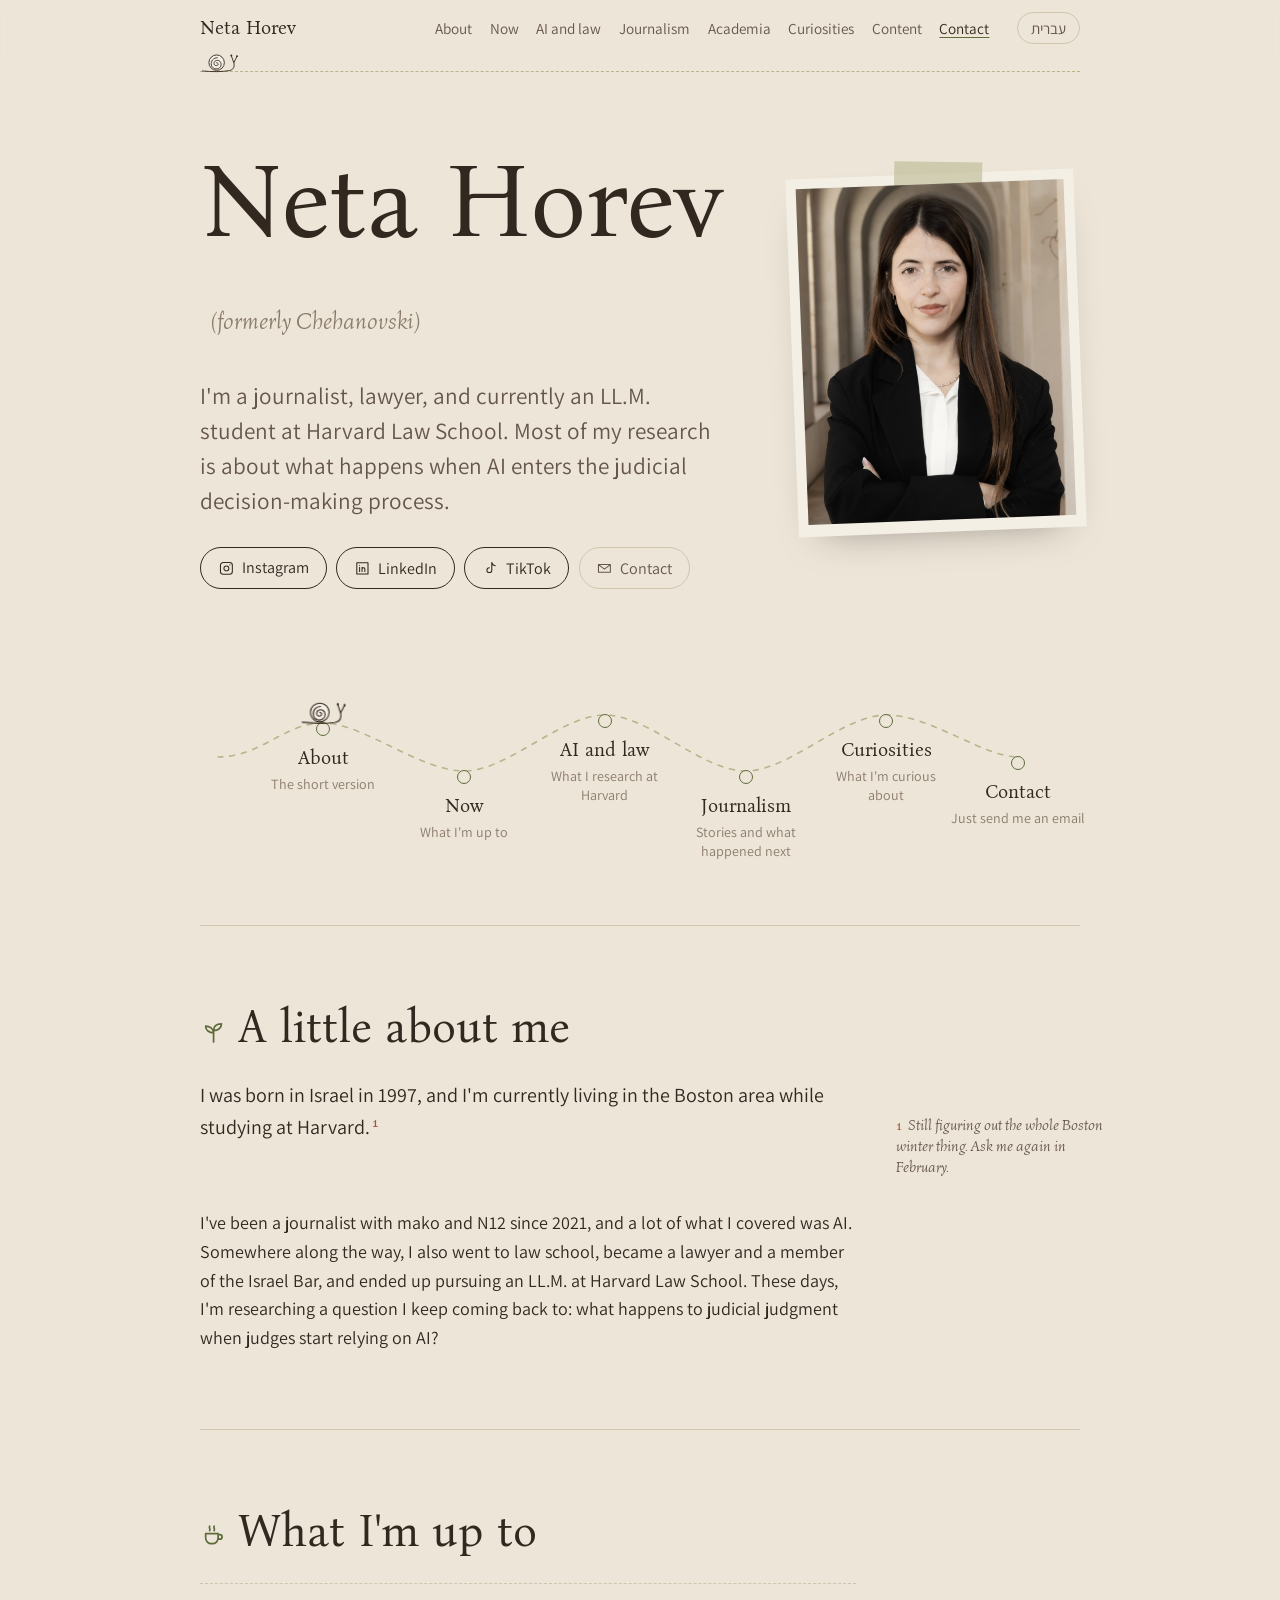
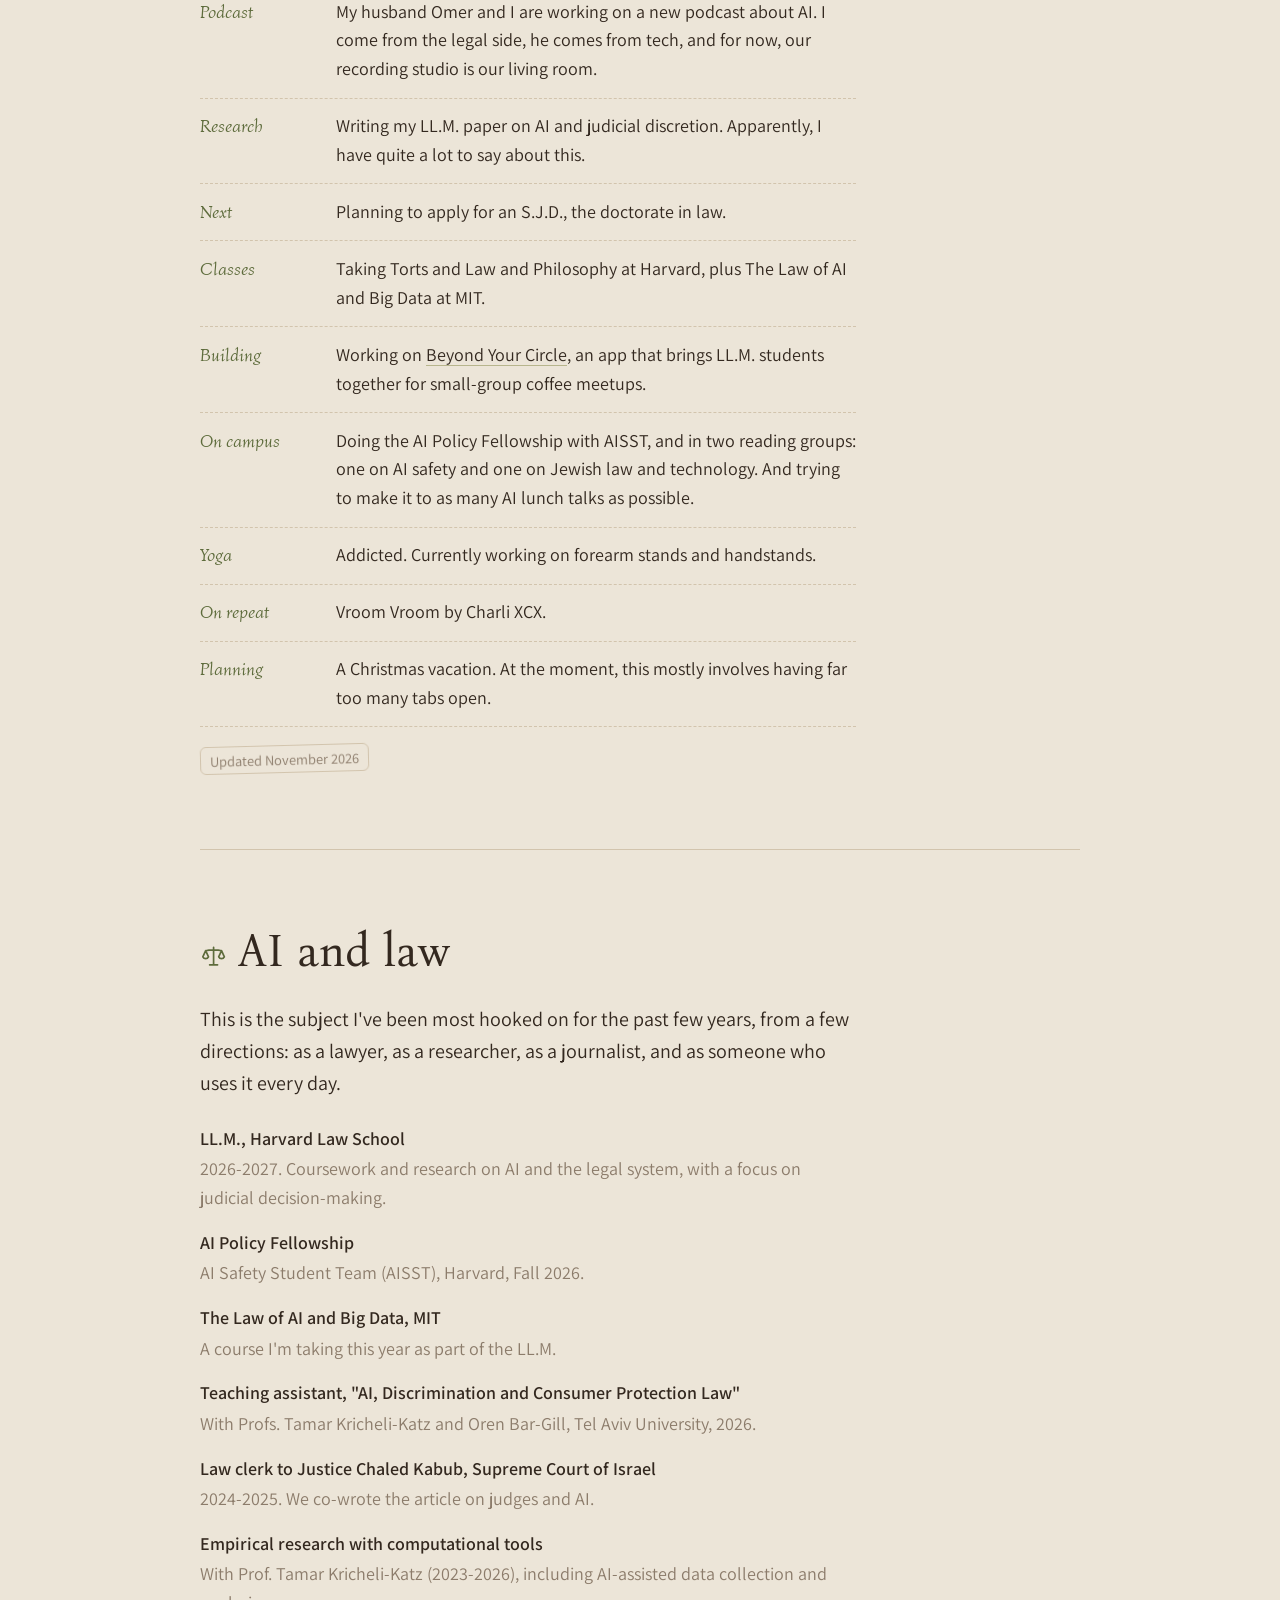
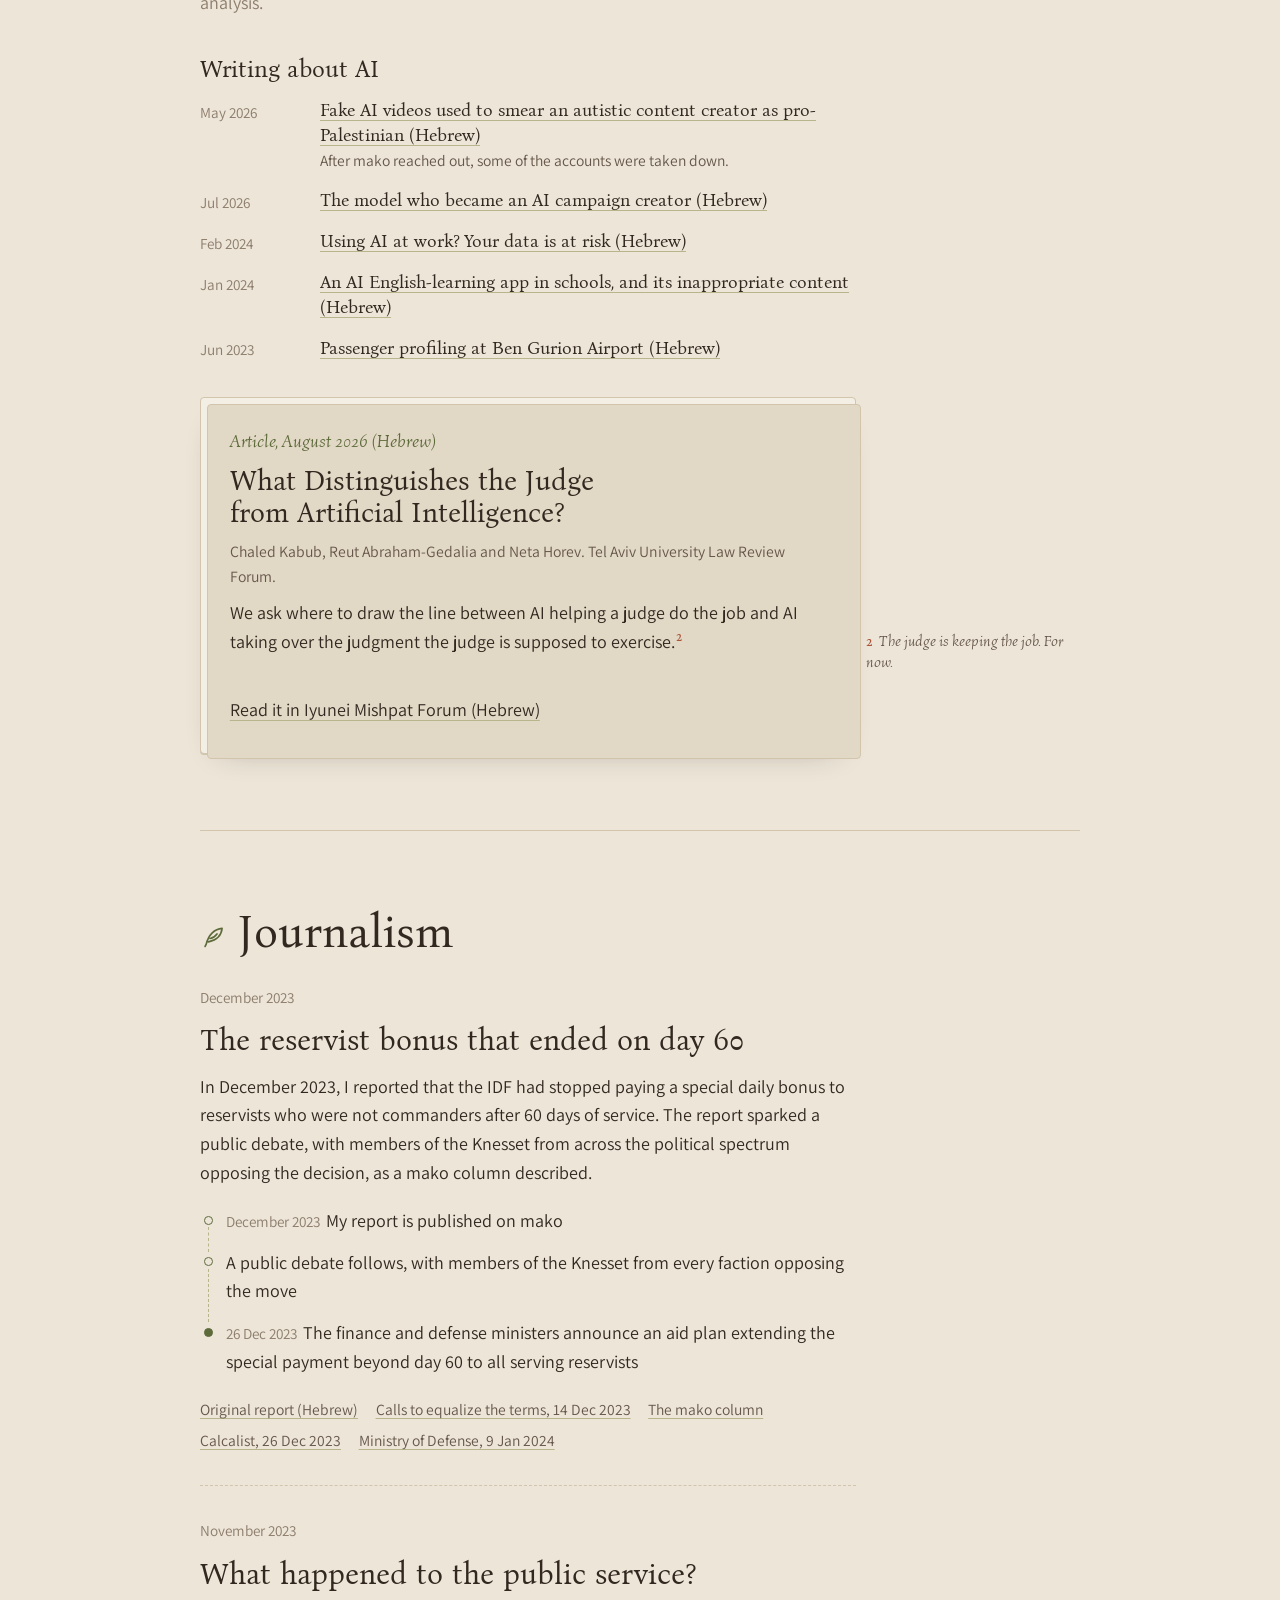
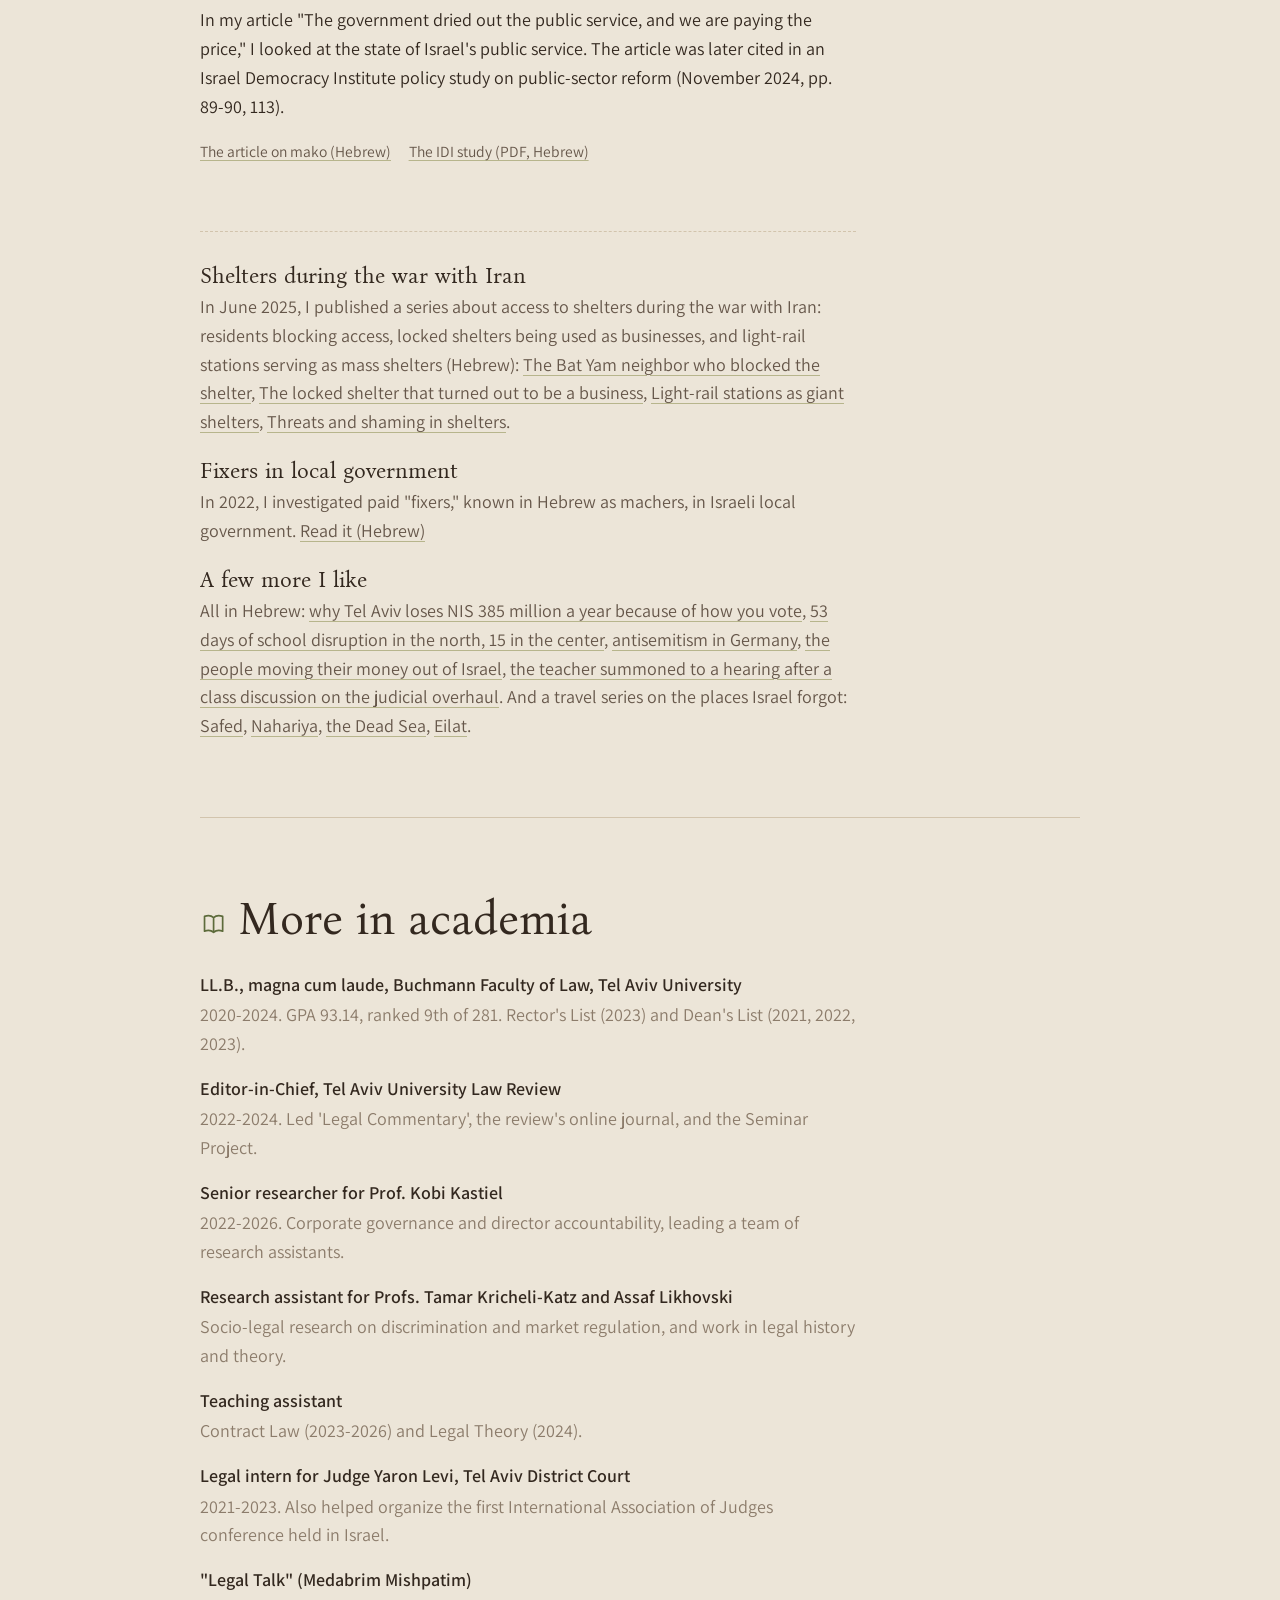
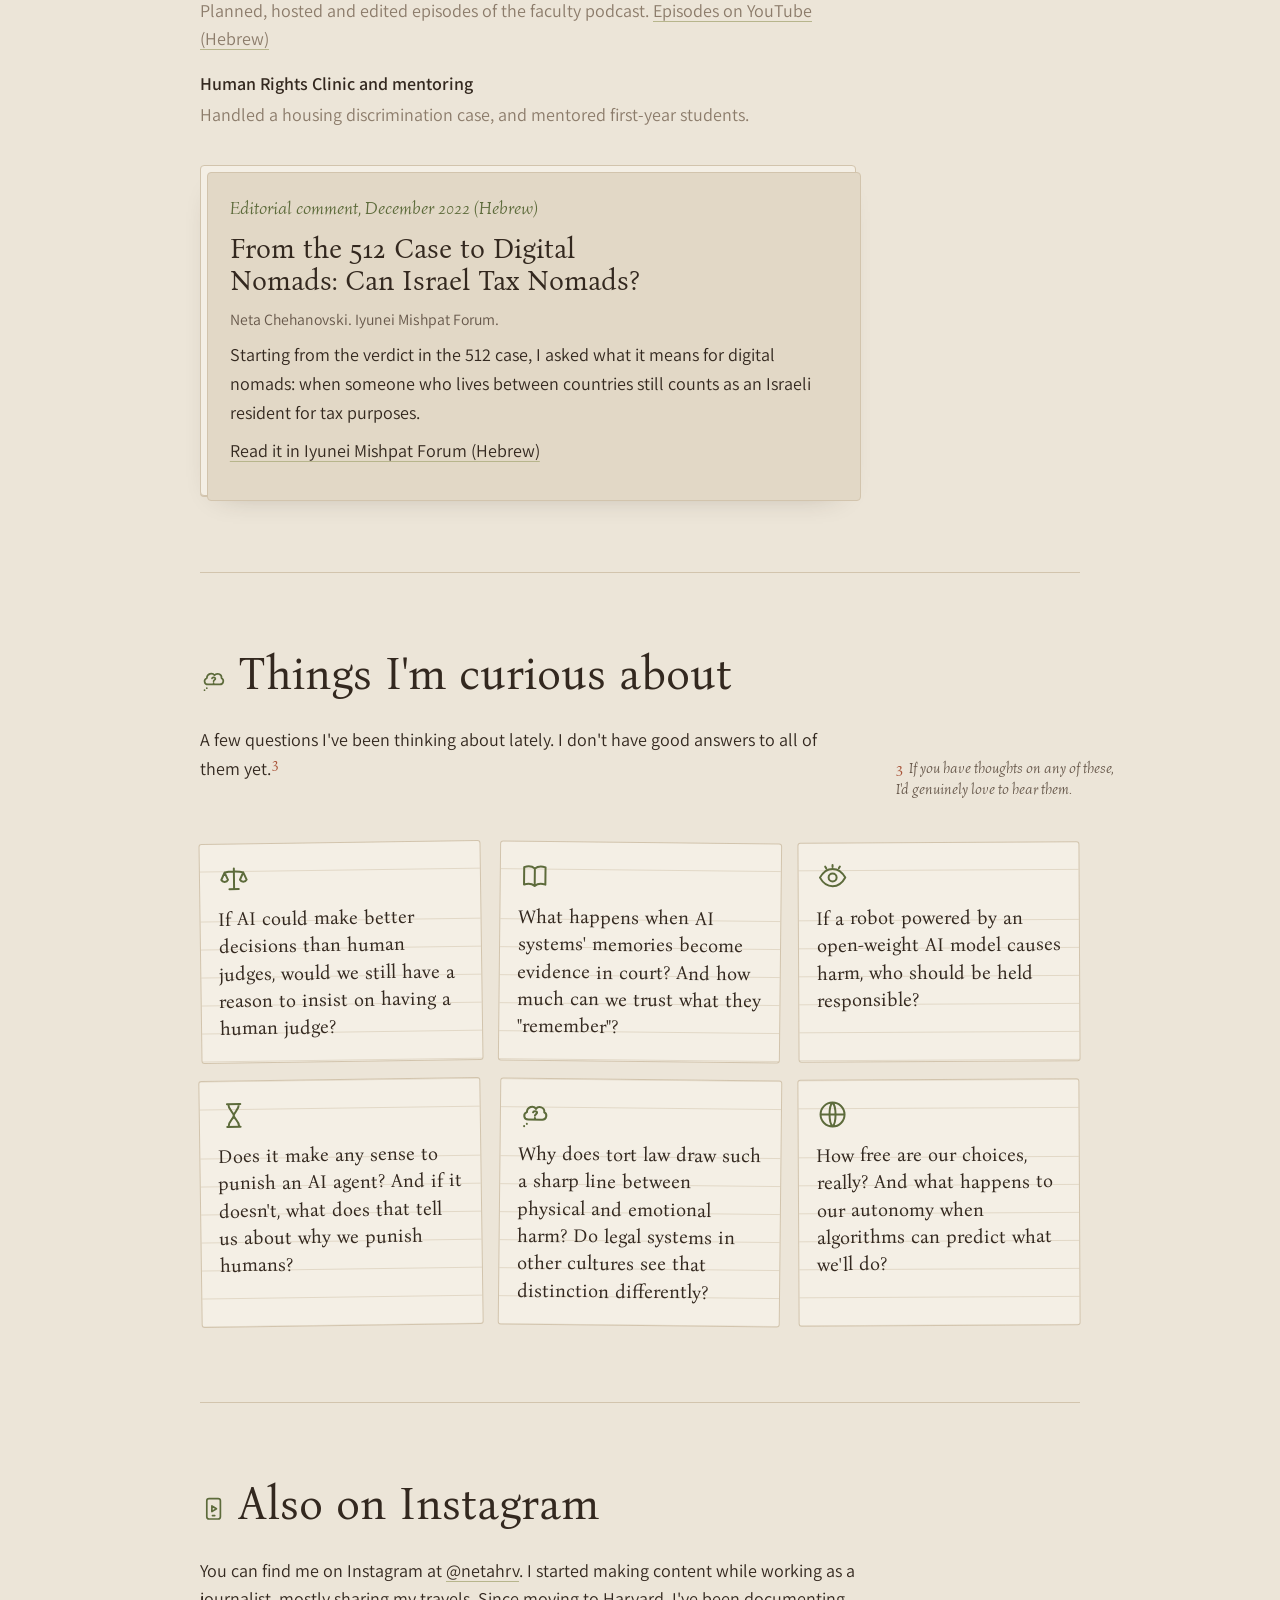
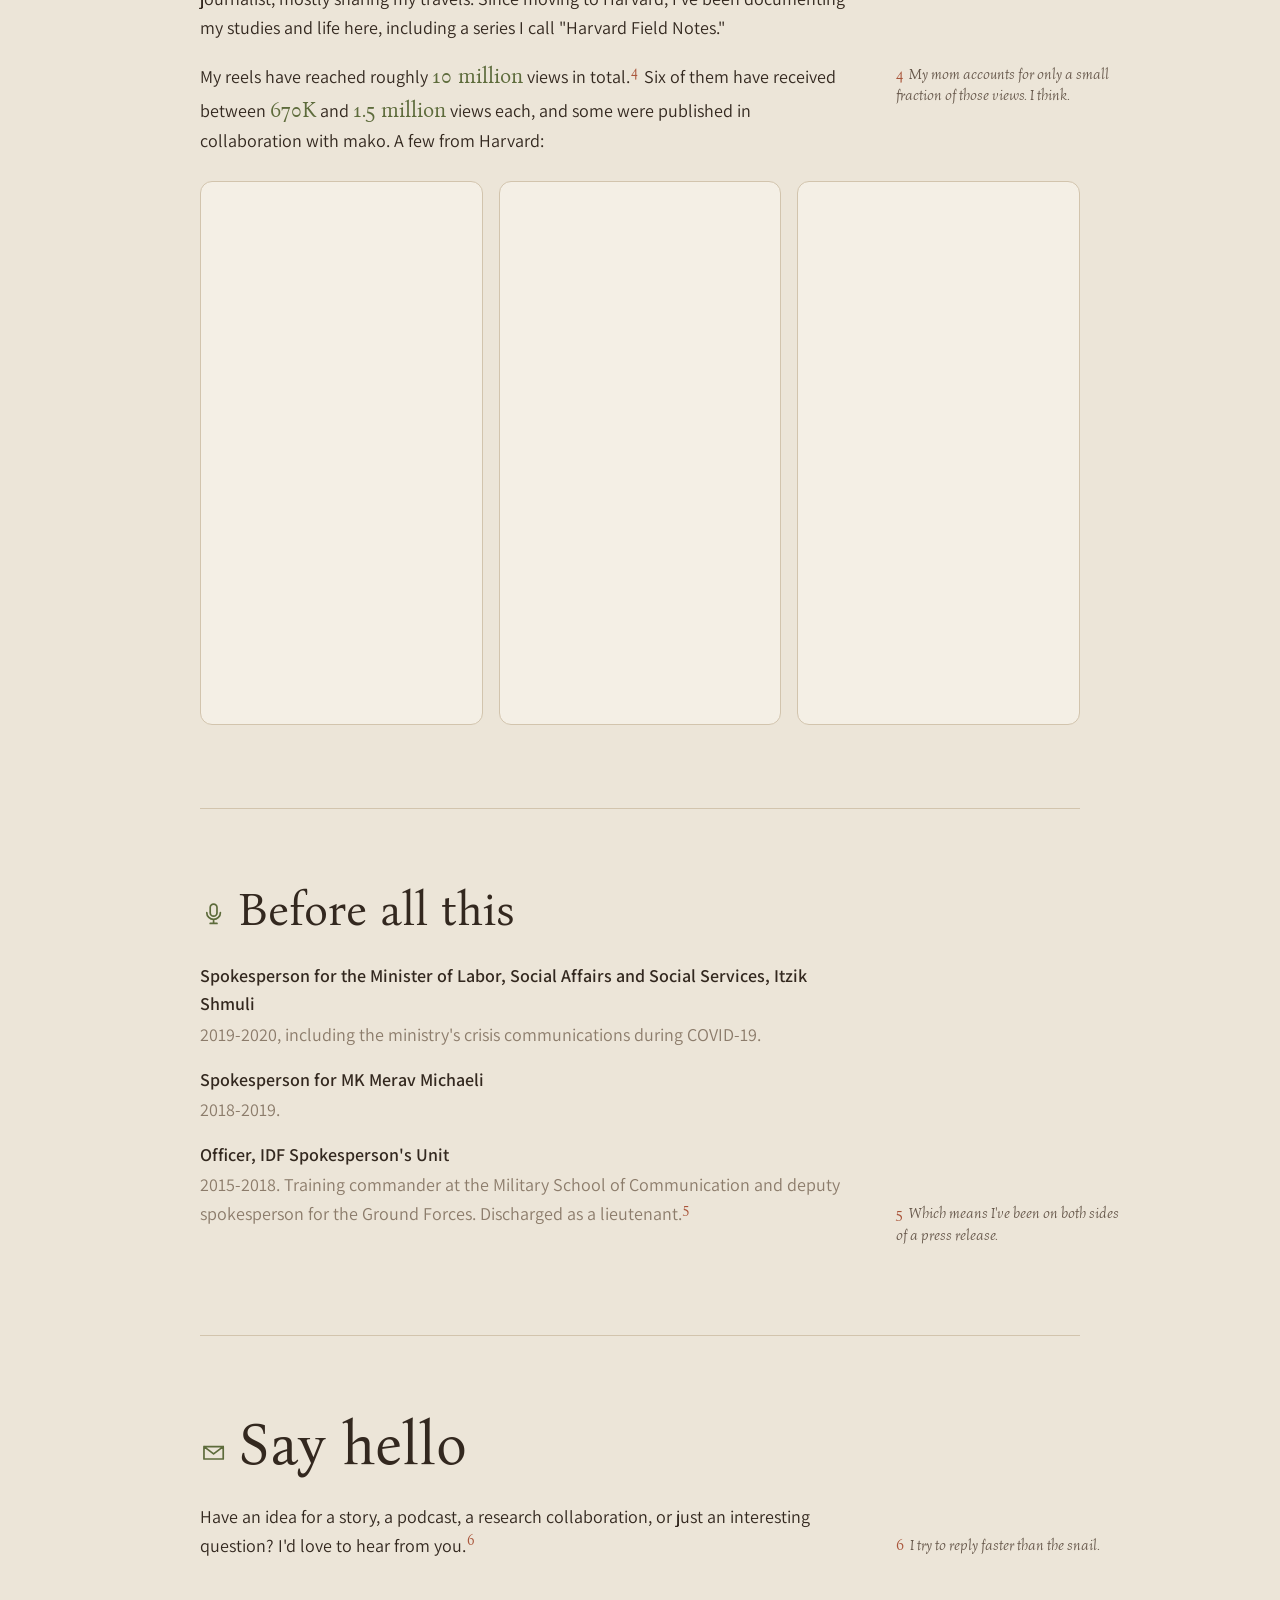
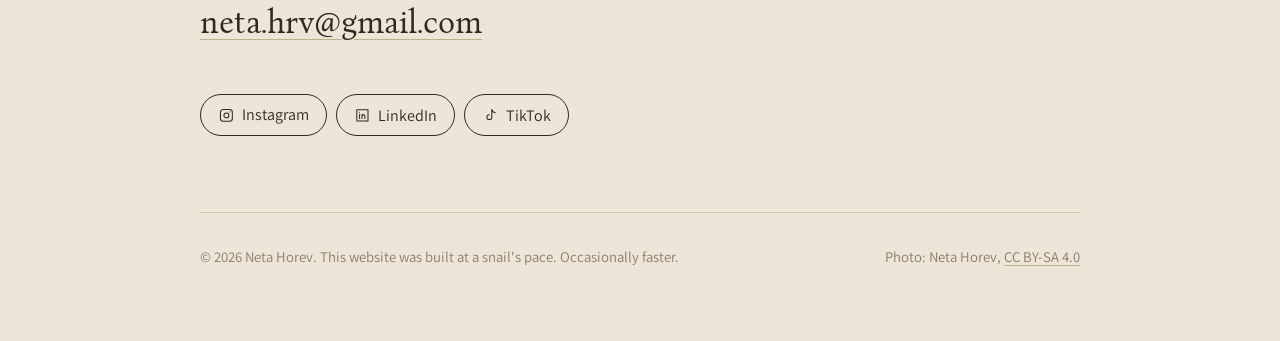
==== commit 60ec300a: "Add TikTok link Co-Authored-By: Claude Opus 5.5 <noreply@anthropic.com>" ====
--- a/en/index.html
+++ b/en/index.html
@@ -23,10 +23,10 @@
 <link rel="preconnect" href="https://fonts.googleapis.com">
 <link rel="preconnect" href="https://fonts.gstatic.com" crossorigin>
 <link rel="stylesheet" href="https://fonts.googleapis.com/css2?family=Assistant:wght@400;600&family=Bona+Nova:ital,wght@0,400;1,400&display=swap">
-<link rel="stylesheet" href="/assets/style.css?v=4">
+<link rel="stylesheet" href="/assets/style.css?v=5">
 <script>document.documentElement.classList.add('js');if(document.visibilityState==='visible')document.documentElement.classList.add('intro')</script>
 <script type="application/ld+json">
-{"@context":"https://schema.org","@type":"Person","name":"Neta Horev","alternateName":["נטע חורב","Neta Chehanovski","נטע צ'חנובסקי"],"url":"https://netahorev.com/en/","image":"https://netahorev.com/assets/neta-horev.jpg","jobTitle":"Journalist, lawyer and LL.M. candidate","affiliation":{"@type":"CollegeOrUniversity","name":"Harvard Law School"},"sameAs":["https://www.instagram.com/netahrv/","https://www.linkedin.com/in/neta-horev-77a28816b/"]}
+{"@context":"https://schema.org","@type":"Person","name":"Neta Horev","alternateName":["נטע חורב","Neta Chehanovski","נטע צ'חנובסקי"],"url":"https://netahorev.com/en/","image":"https://netahorev.com/assets/neta-horev.jpg","jobTitle":"Journalist, lawyer and LL.M. candidate","affiliation":{"@type":"CollegeOrUniversity","name":"Harvard Law School"},"sameAs":["https://www.instagram.com/netahrv/","https://www.linkedin.com/in/neta-horev-77a28816b/","https://www.tiktok.com/@neta_horev"]}
 </script>
 </head>
 <body>
@@ -45,6 +45,7 @@
   <symbol id="i-hourglass" viewBox="0 0 24 24"><path class="ico" d="M7 3.5h10M7 20.5h10M8 3.5c0 4.5 4 6 4 8.5s-4 4-4 8.5M16 3.5c0 4.5-4 6-4 8.5s4 4 4 8.5"/></symbol>
   <symbol id="i-spiral" viewBox="0 0 24 24"><path class="ico" d="M12 12c1.5 0 2 1.8.8 2.6-1.6 1-4-.2-4-2.4 0-2.8 3-4.2 5.4-3 3 1.4 3.4 5.6.8 7.7-3.2 2.6-8.4 1.2-9.3-3-1-4.6 2.4-8.6 6.8-8.6 4.4 0 8 3.5 8 8"/></symbol>
   <symbol id="i-ig" viewBox="0 0 24 24"><path class="ico" d="M7.5 3.5h9a4 4 0 0 1 4 4v9a4 4 0 0 1-4 4h-9a4 4 0 0 1-4-4v-9a4 4 0 0 1 4-4zM12 8.5a3.5 3.5 0 1 1 0 7 3.5 3.5 0 0 1 0-7zM17 6.9v.1"/></symbol>
+  <symbol id="i-tt" viewBox="0 0 24 24"><path class="ico" d="M14 3.5v11a3.5 3.5 0 1 1-3.5-3.5M14 3.5c.4 2.6 2.2 4.4 5 4.6"/></symbol>
   <symbol id="i-in" viewBox="0 0 24 24"><path class="ico" d="M4 4h16v16H4zM8 10.5v6M8 7.5v.1M11.5 16.5v-6M11.5 13c0-2 4-3 4 0v3.5"/></symbol>
 </svg>
 
@@ -86,6 +87,7 @@
         <div class="hero__links">
           <a class="btn" href="https://www.instagram.com/netahrv/" rel="me noopener" target="_blank"><svg aria-hidden="true"><use href="#i-ig"/></svg>Instagram</a>
           <a class="btn" href="https://www.linkedin.com/in/neta-horev-77a28816b/" rel="me noopener" target="_blank"><svg aria-hidden="true"><use href="#i-in"/></svg>LinkedIn</a>
+          <a class="btn" href="https://www.tiktok.com/@neta_horev" rel="me noopener" target="_blank"><svg aria-hidden="true"><use href="#i-tt"/></svg>TikTok</a>
           <a class="btn btn--quiet" href="#contact"><svg aria-hidden="true"><use href="#i-mail"/></svg>Contact</a>
         </div>
       </div>
@@ -285,6 +287,7 @@
         <div class="hero__links">
           <a class="btn" href="https://www.instagram.com/netahrv/" rel="me noopener" target="_blank"><svg aria-hidden="true"><use href="#i-ig"/></svg>Instagram</a>
           <a class="btn" href="https://www.linkedin.com/in/neta-horev-77a28816b/" rel="me noopener" target="_blank"><svg aria-hidden="true"><use href="#i-in"/></svg>LinkedIn</a>
+          <a class="btn" href="https://www.tiktok.com/@neta_horev" rel="me noopener" target="_blank"><svg aria-hidden="true"><use href="#i-tt"/></svg>TikTok</a>
         </div>
       </div>
     </section>
@@ -297,6 +300,6 @@
 </main>
 
 <script type="application/json" id="snail-lines">["Hi, don't mind me. Just passing through.", "Feel free to keep reading. I'm not in a hurry.", "Wait, has anyone seen footnote 7?", "I've moved with my entire house, too. Neta and I understand each other."]</script>
-<script src="/assets/main.js?v=4" defer></script>
+<script src="/assets/main.js?v=5" defer></script>
 </body>
 </html>
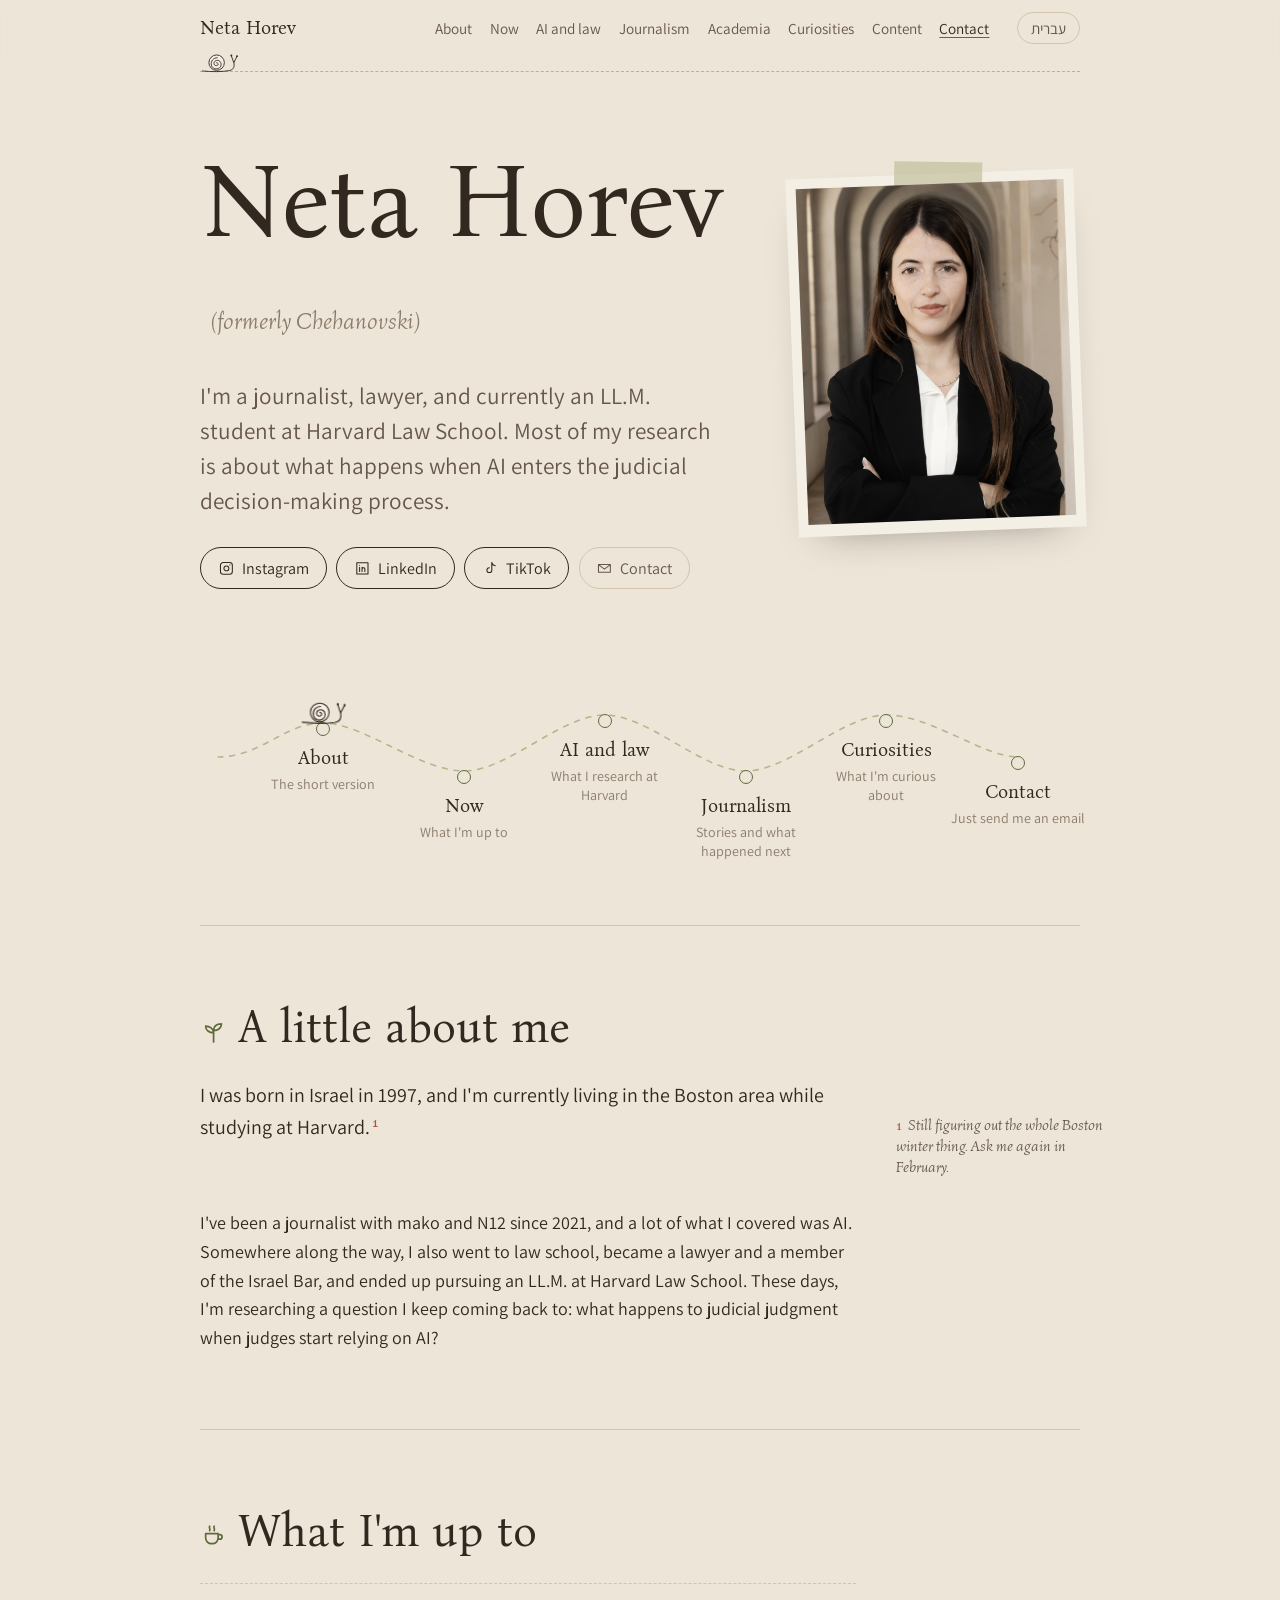
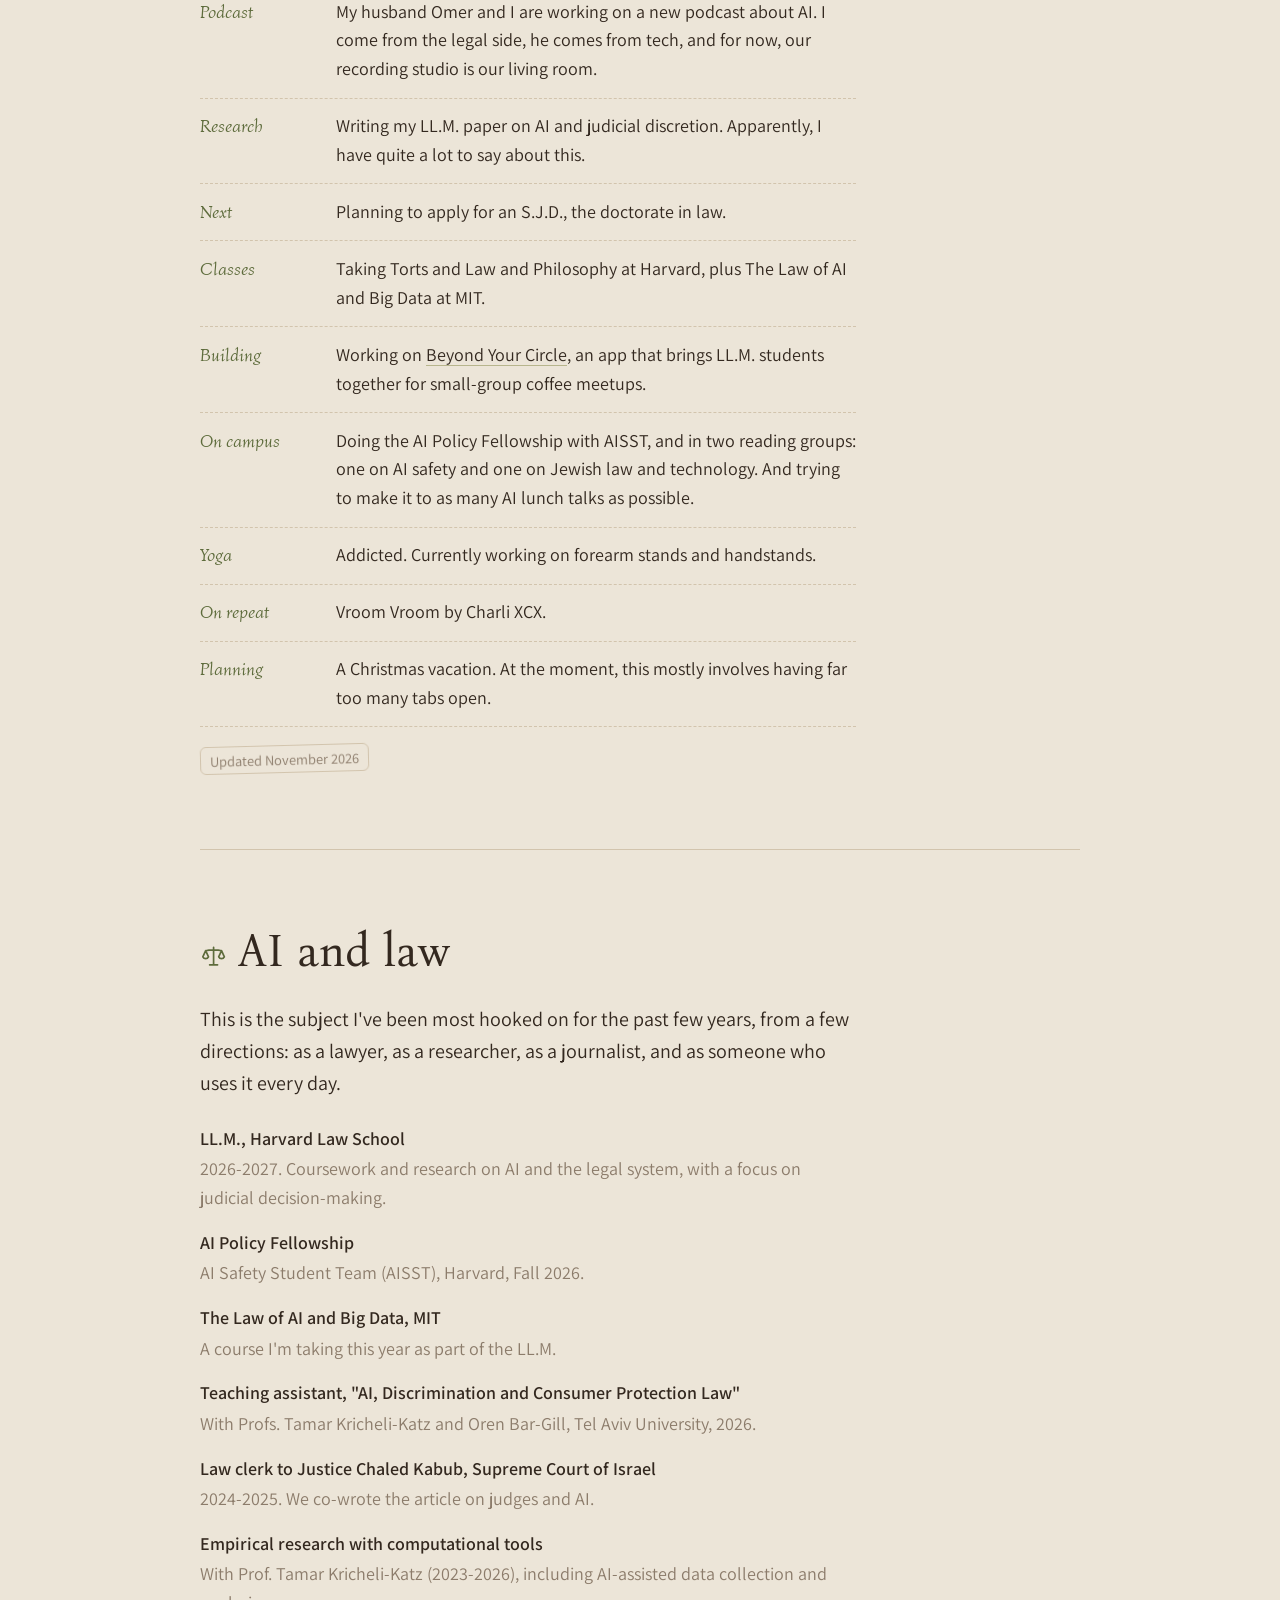
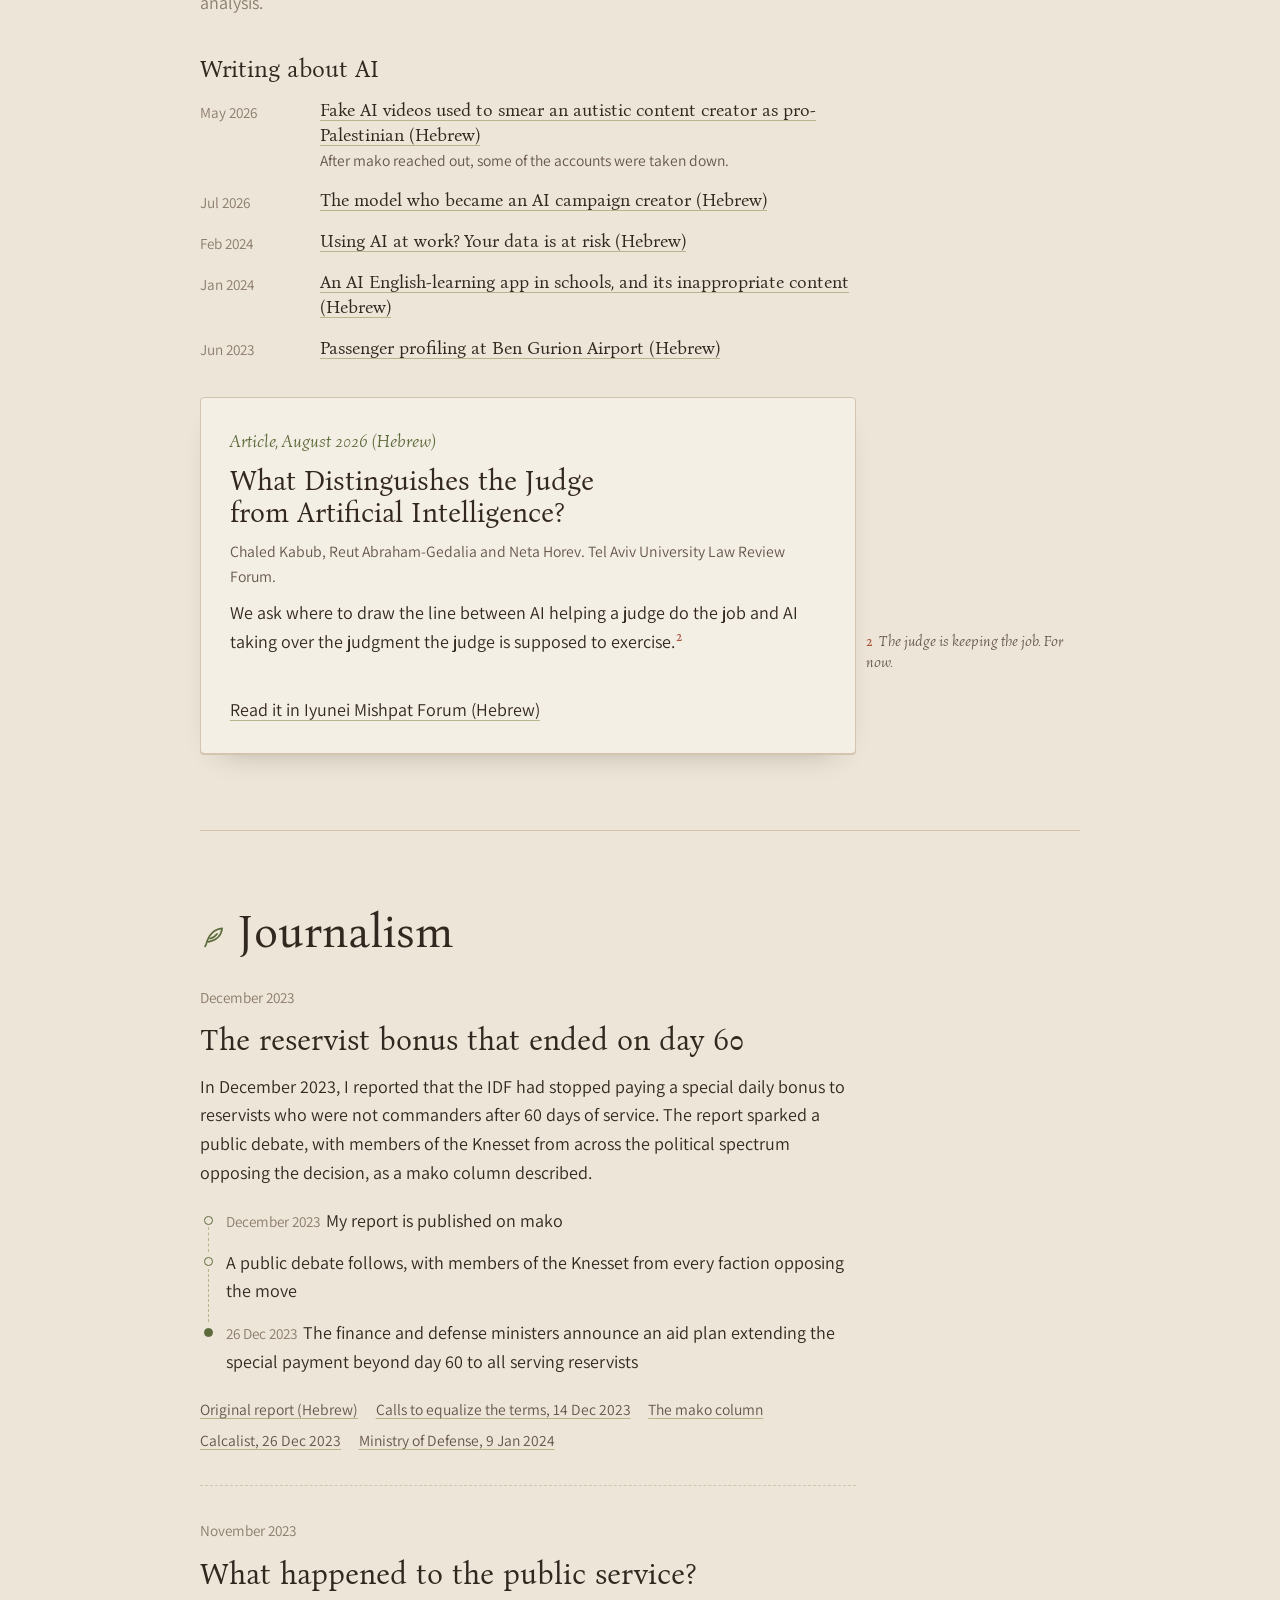
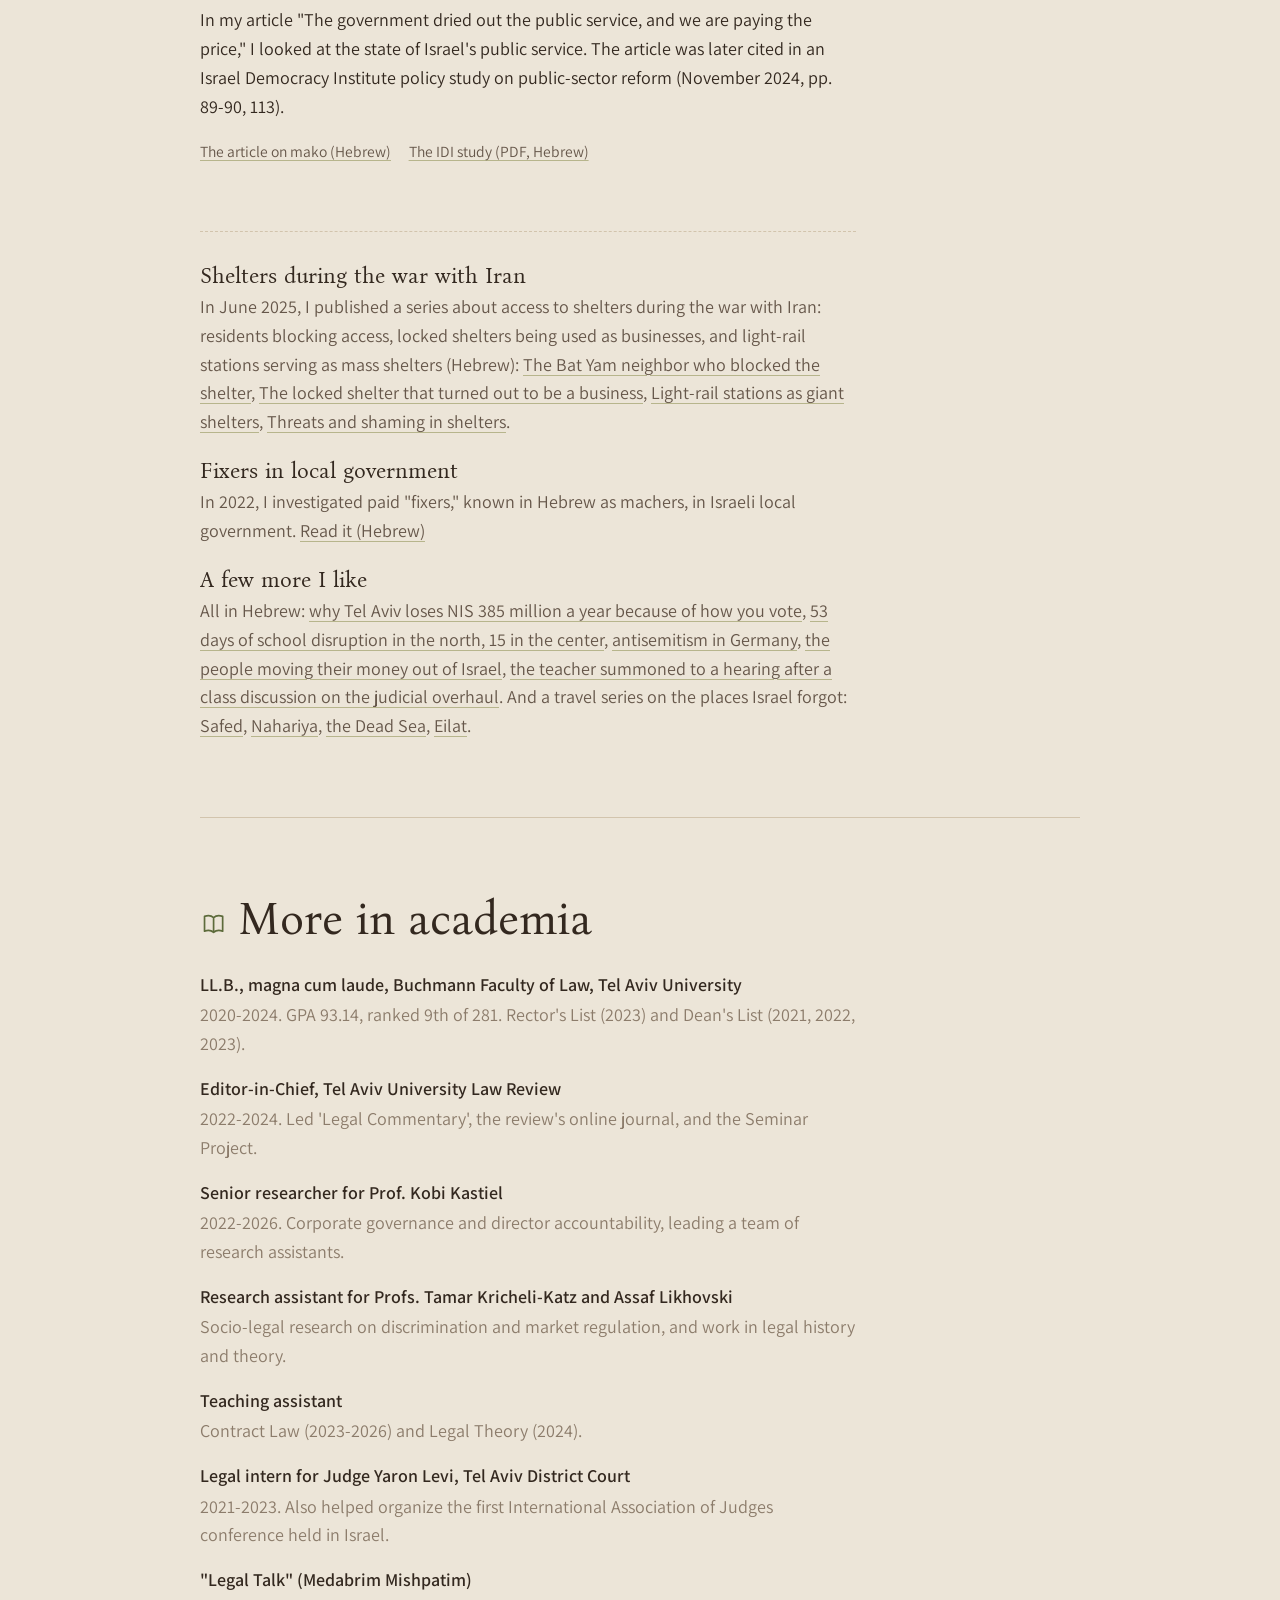
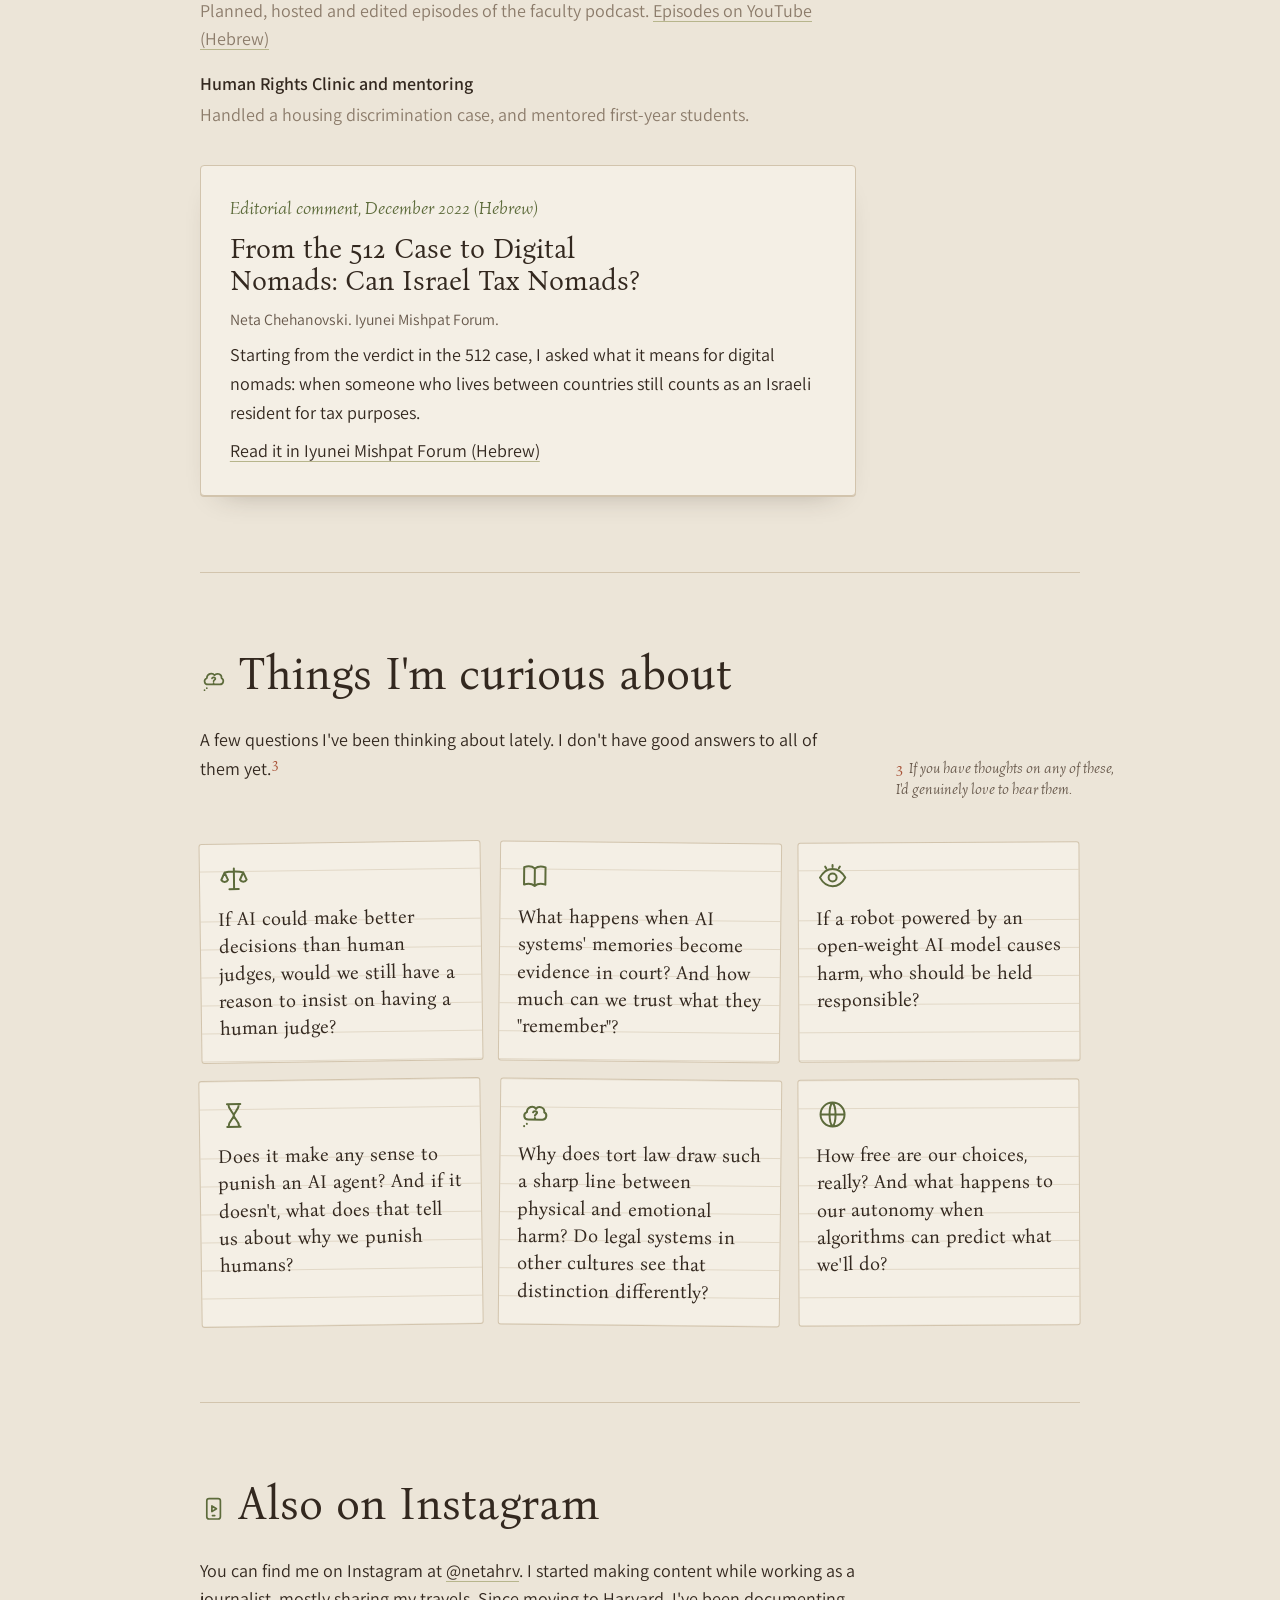
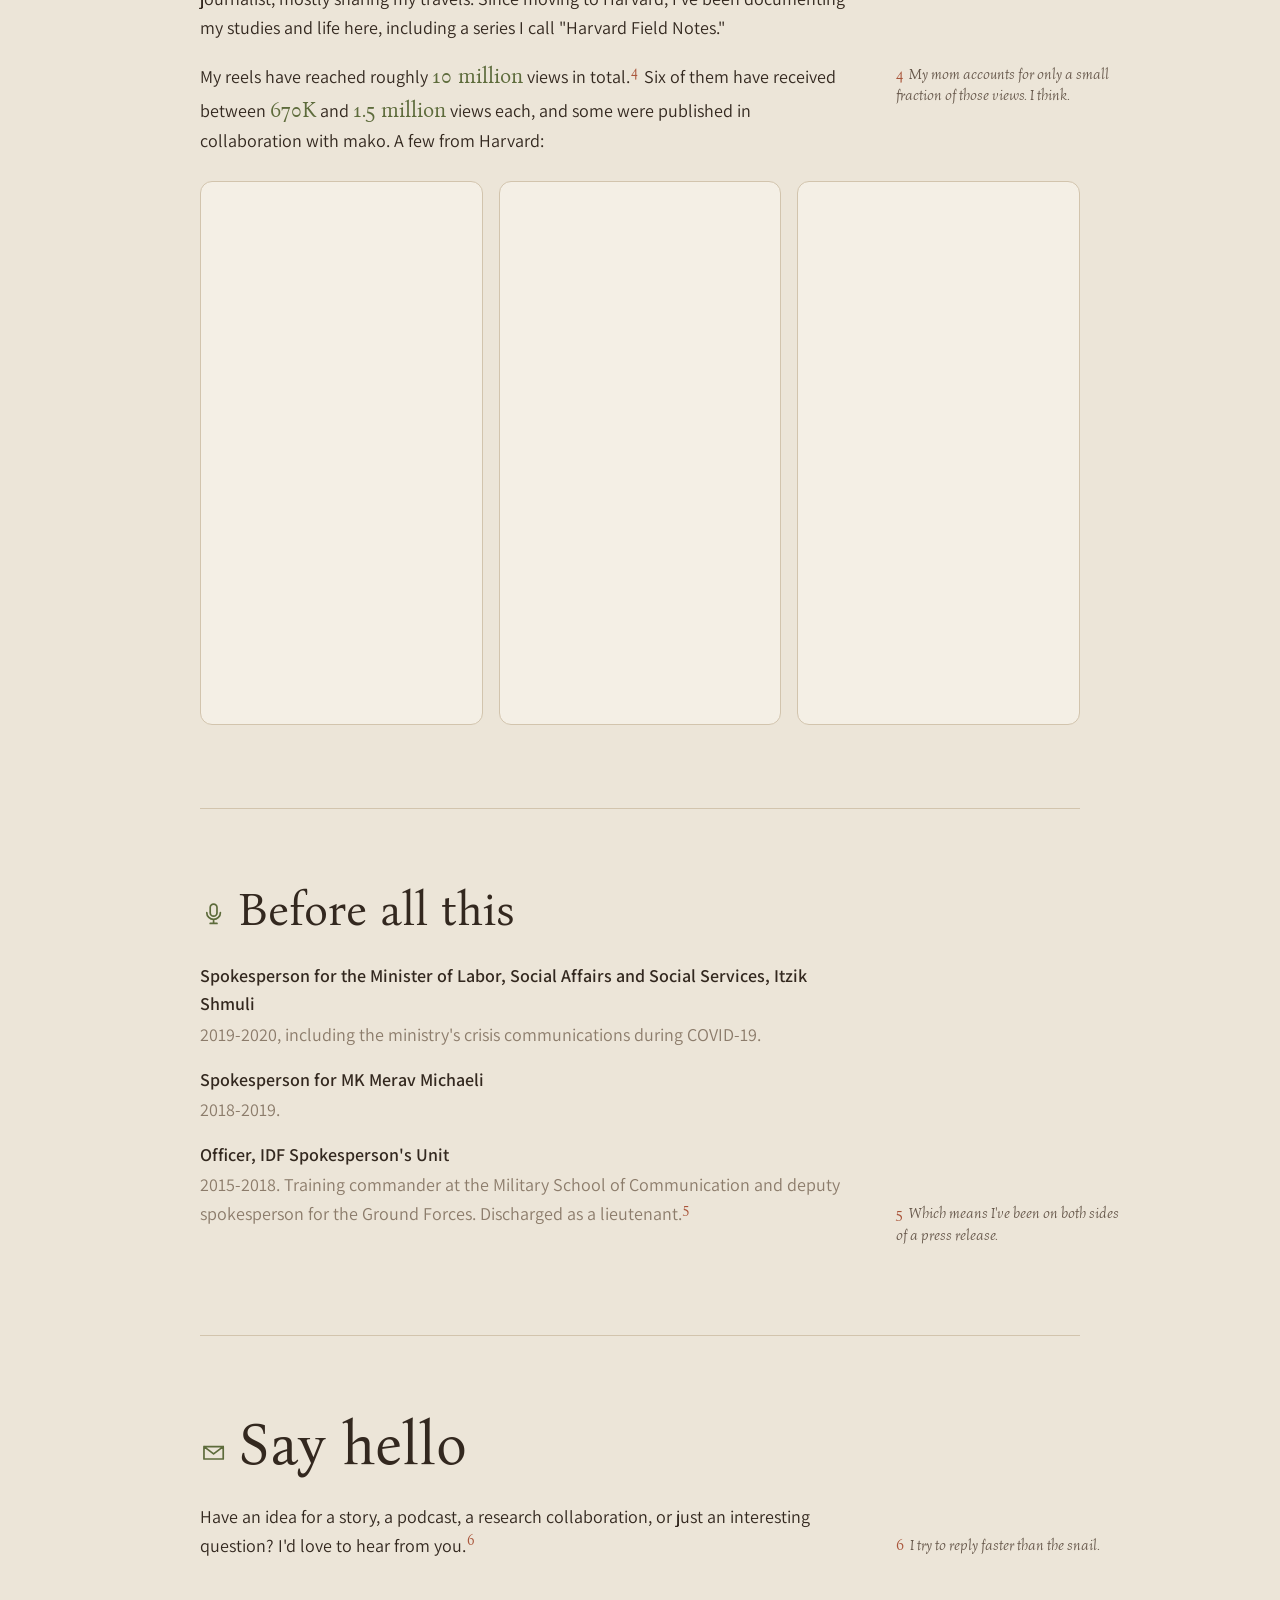
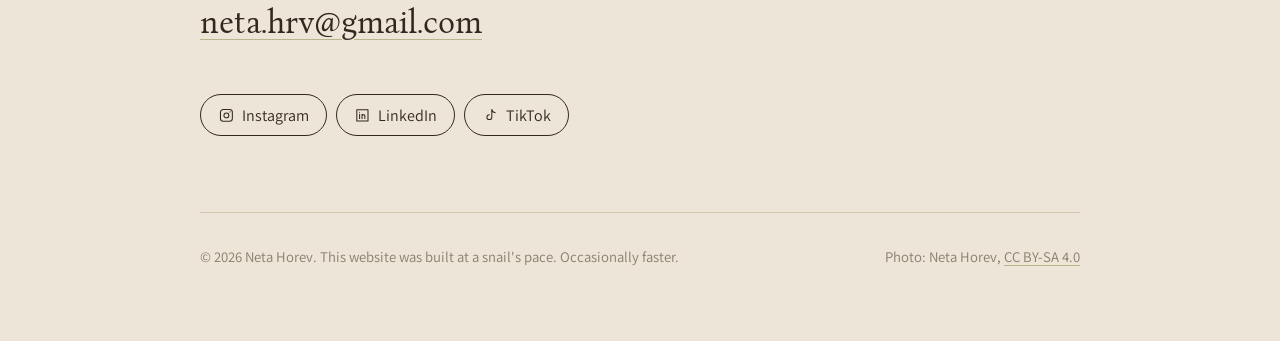
==== commit a5b9523a: "Remove the stacked-paper layer behind article cards Co-Authored-By: Claude Opus 5.5 <noreply@anthrop" ====
--- a/en/index.html
+++ b/en/index.html
@@ -23,7 +23,7 @@
 <link rel="preconnect" href="https://fonts.googleapis.com">
 <link rel="preconnect" href="https://fonts.gstatic.com" crossorigin>
 <link rel="stylesheet" href="https://fonts.googleapis.com/css2?family=Assistant:wght@400;600&family=Bona+Nova:ital,wght@0,400;1,400&display=swap">
-<link rel="stylesheet" href="/assets/style.css?v=5">
+<link rel="stylesheet" href="/assets/style.css?v=6">
 <script>document.documentElement.classList.add('js');if(document.visibilityState==='visible')document.documentElement.classList.add('intro')</script>
 <script type="application/ld+json">
 {"@context":"https://schema.org","@type":"Person","name":"Neta Horev","alternateName":["נטע חורב","Neta Chehanovski","נטע צ'חנובסקי"],"url":"https://netahorev.com/en/","image":"https://netahorev.com/assets/neta-horev.jpg","jobTitle":"Journalist, lawyer and LL.M. candidate","affiliation":{"@type":"CollegeOrUniversity","name":"Harvard Law School"},"sameAs":["https://www.instagram.com/netahrv/","https://www.linkedin.com/in/neta-horev-77a28816b/","https://www.tiktok.com/@neta_horev"]}
@@ -300,6 +300,6 @@
 </main>
 
 <script type="application/json" id="snail-lines">["Hi, don't mind me. Just passing through.", "Feel free to keep reading. I'm not in a hurry.", "Wait, has anyone seen footnote 7?", "I've moved with my entire house, too. Neta and I understand each other."]</script>
-<script src="/assets/main.js?v=5" defer></script>
+<script src="/assets/main.js?v=6" defer></script>
 </body>
 </html>
--- a/assets/style.css
+++ b/assets/style.css
@@ -250,7 +250,6 @@
   border: 1px solid var(--line); border-radius: 4px; position: relative; display: grid; gap: 0.6rem;
   box-shadow: 0 1px 0 var(--line), 0 14px 30px -22px rgb(51 40 31 / 0.45);
 }
-.paper::after { content: ""; position: absolute; inset: 6px -6px -6px 6px; z-index: -1; background: var(--paper-deep); border: 1px solid var(--line); border-radius: 4px; }
 .paper { isolation: isolate; }
 .num { font-family: var(--display); font-size: 1.15em; color: var(--olive); white-space: nowrap; }
 ::selection { background: color-mix(in srgb, var(--olive-soft) 60%, transparent); color: var(--ink); }
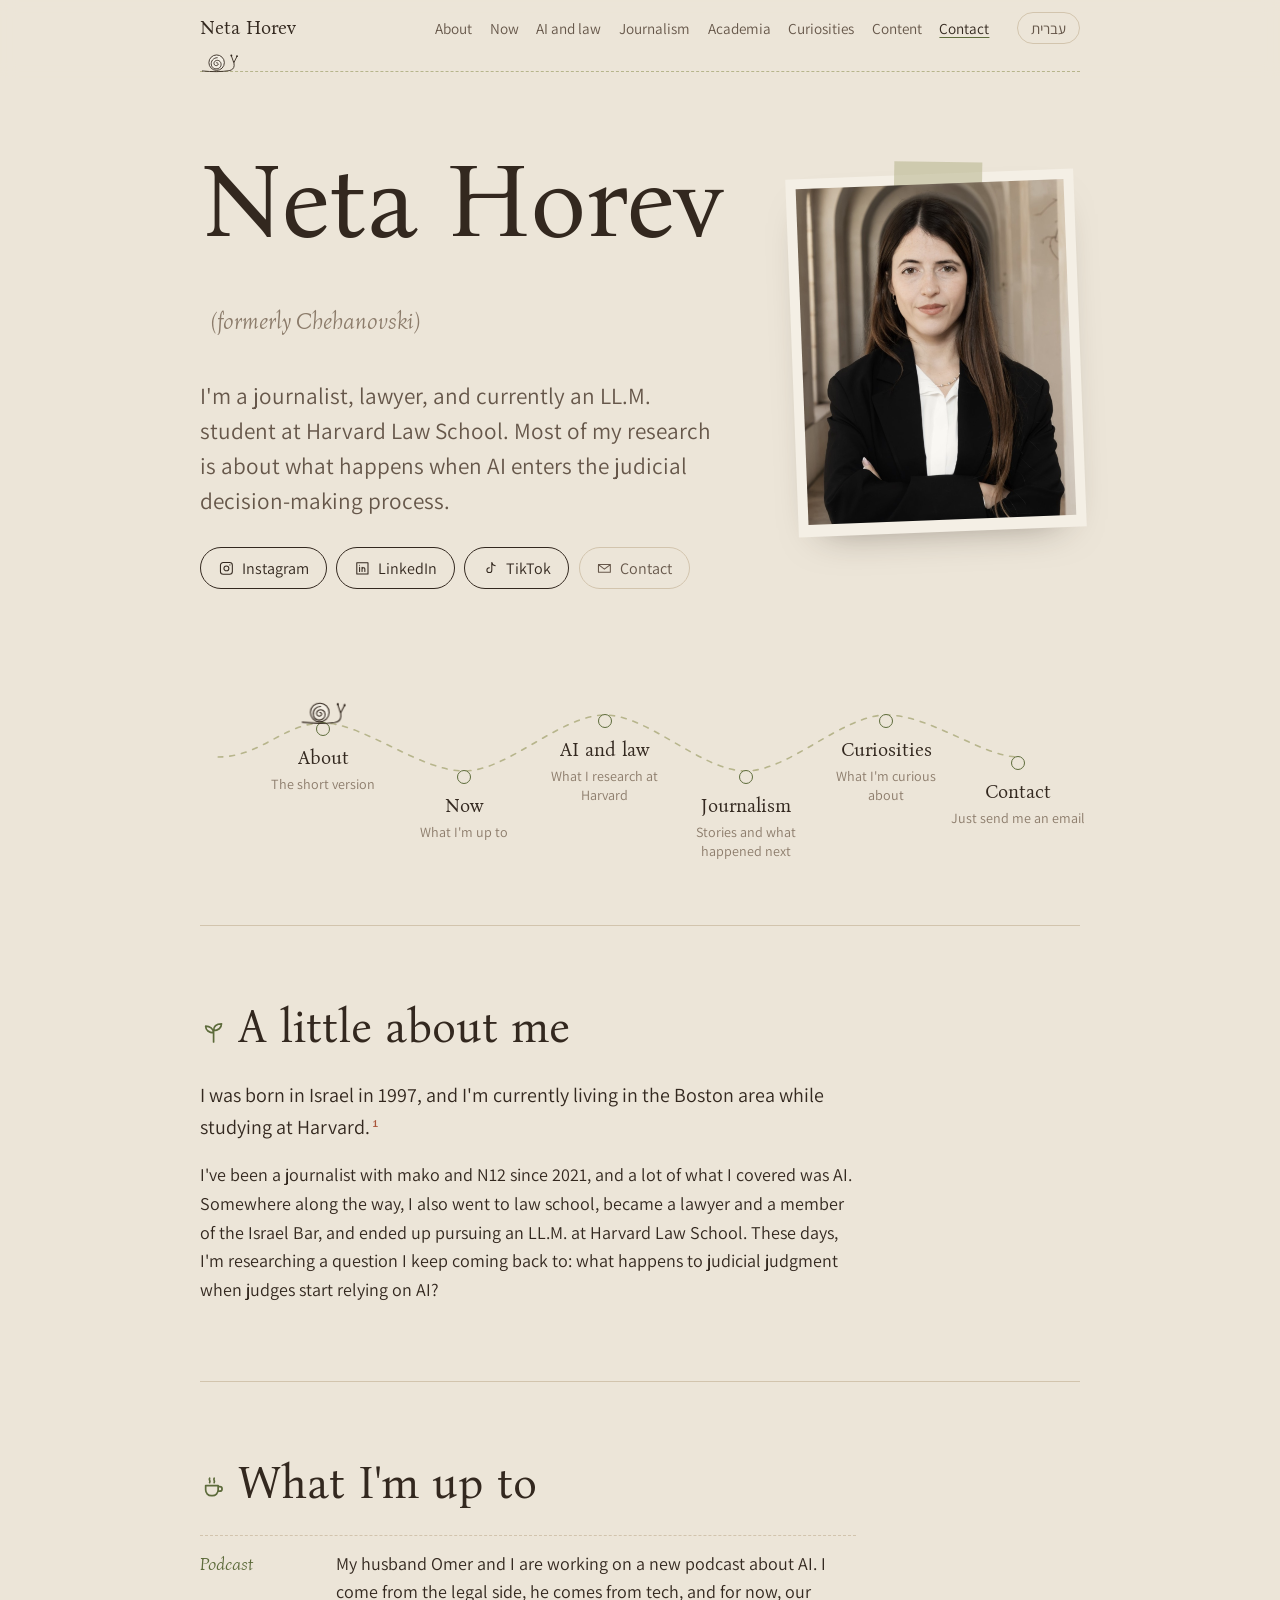
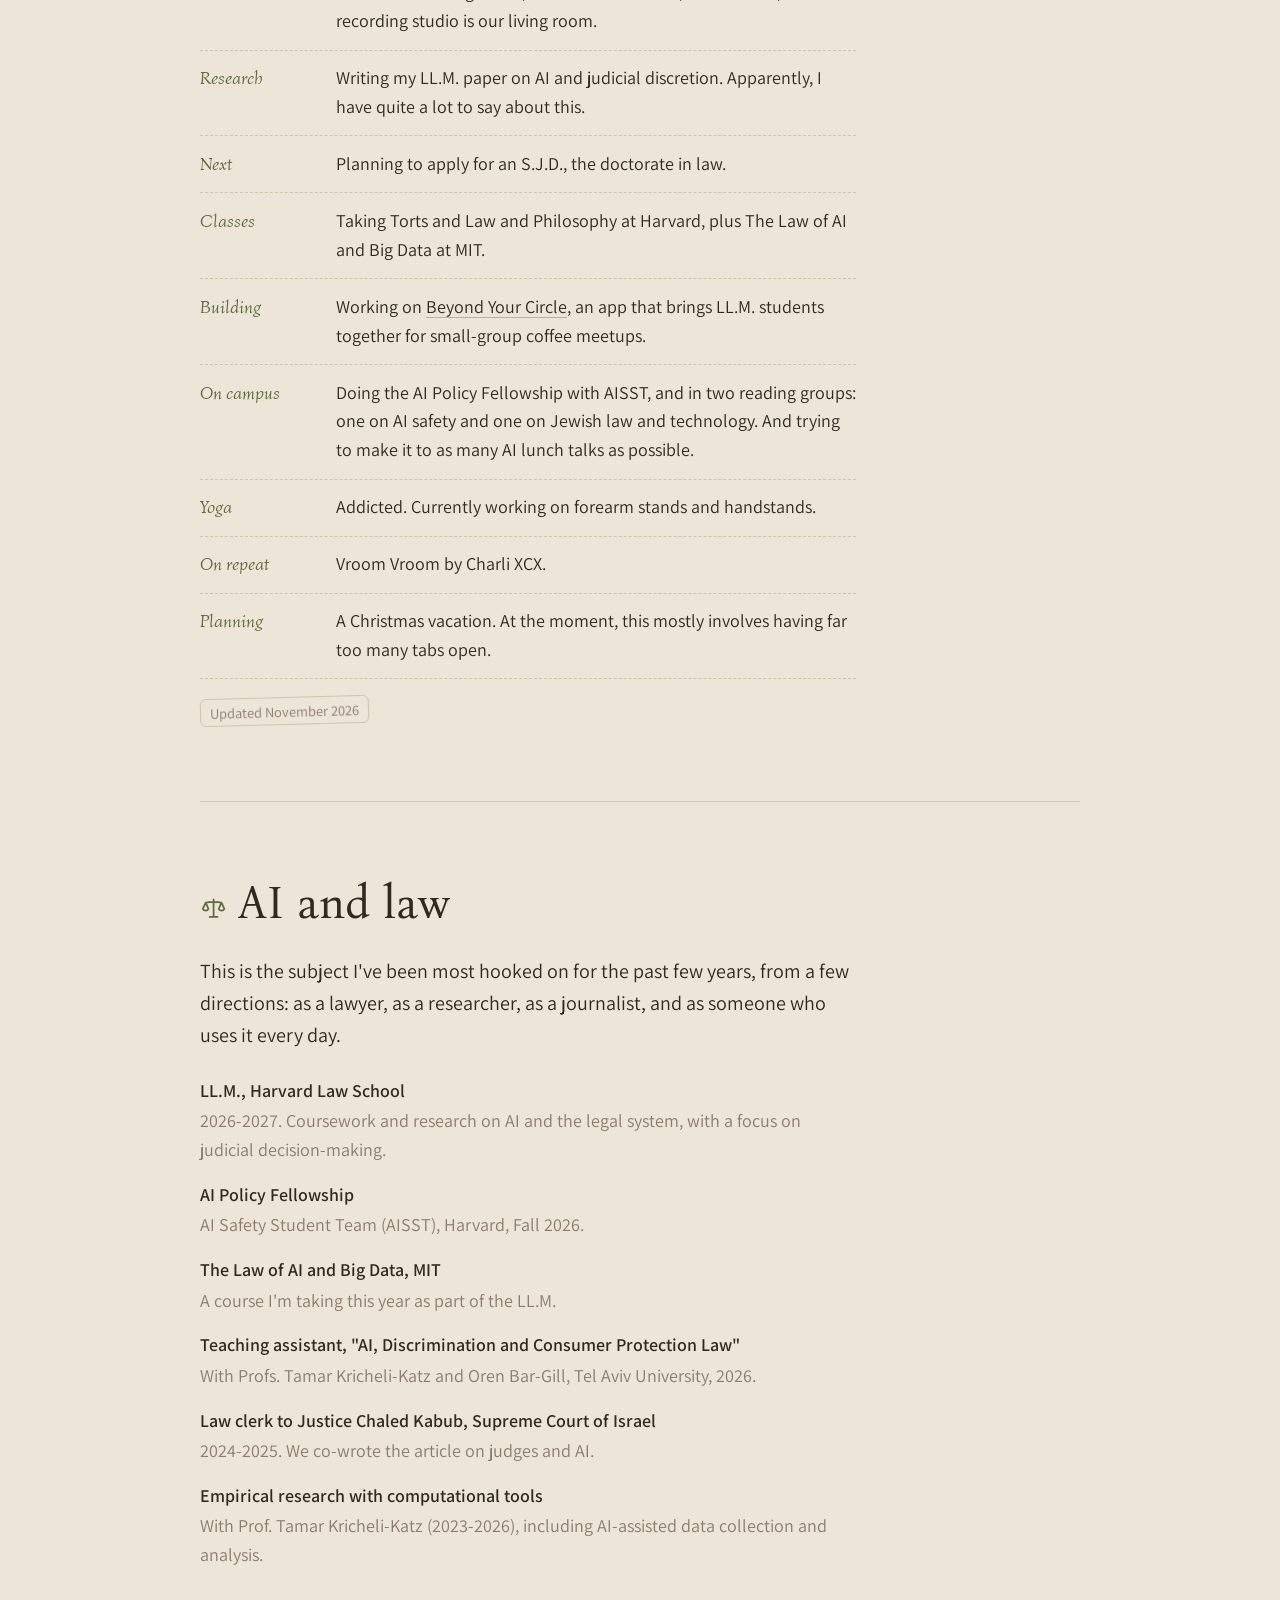
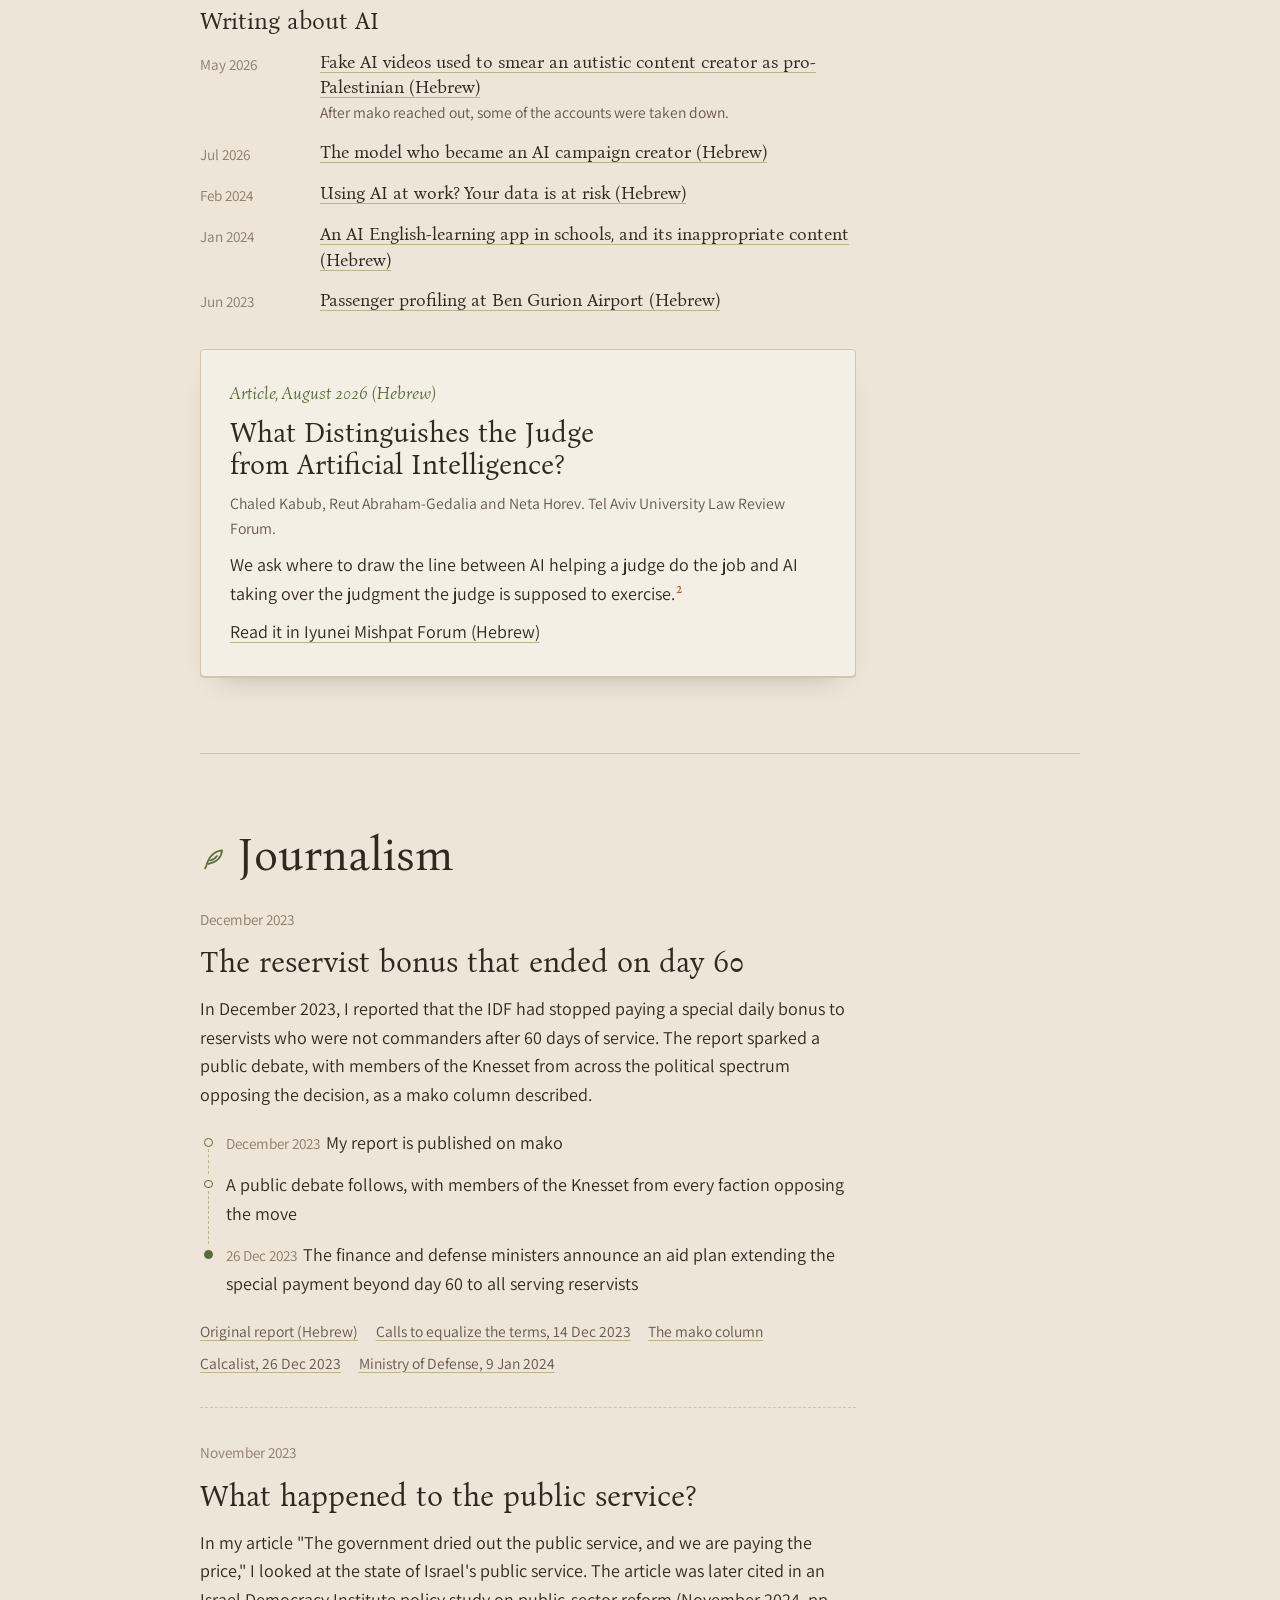
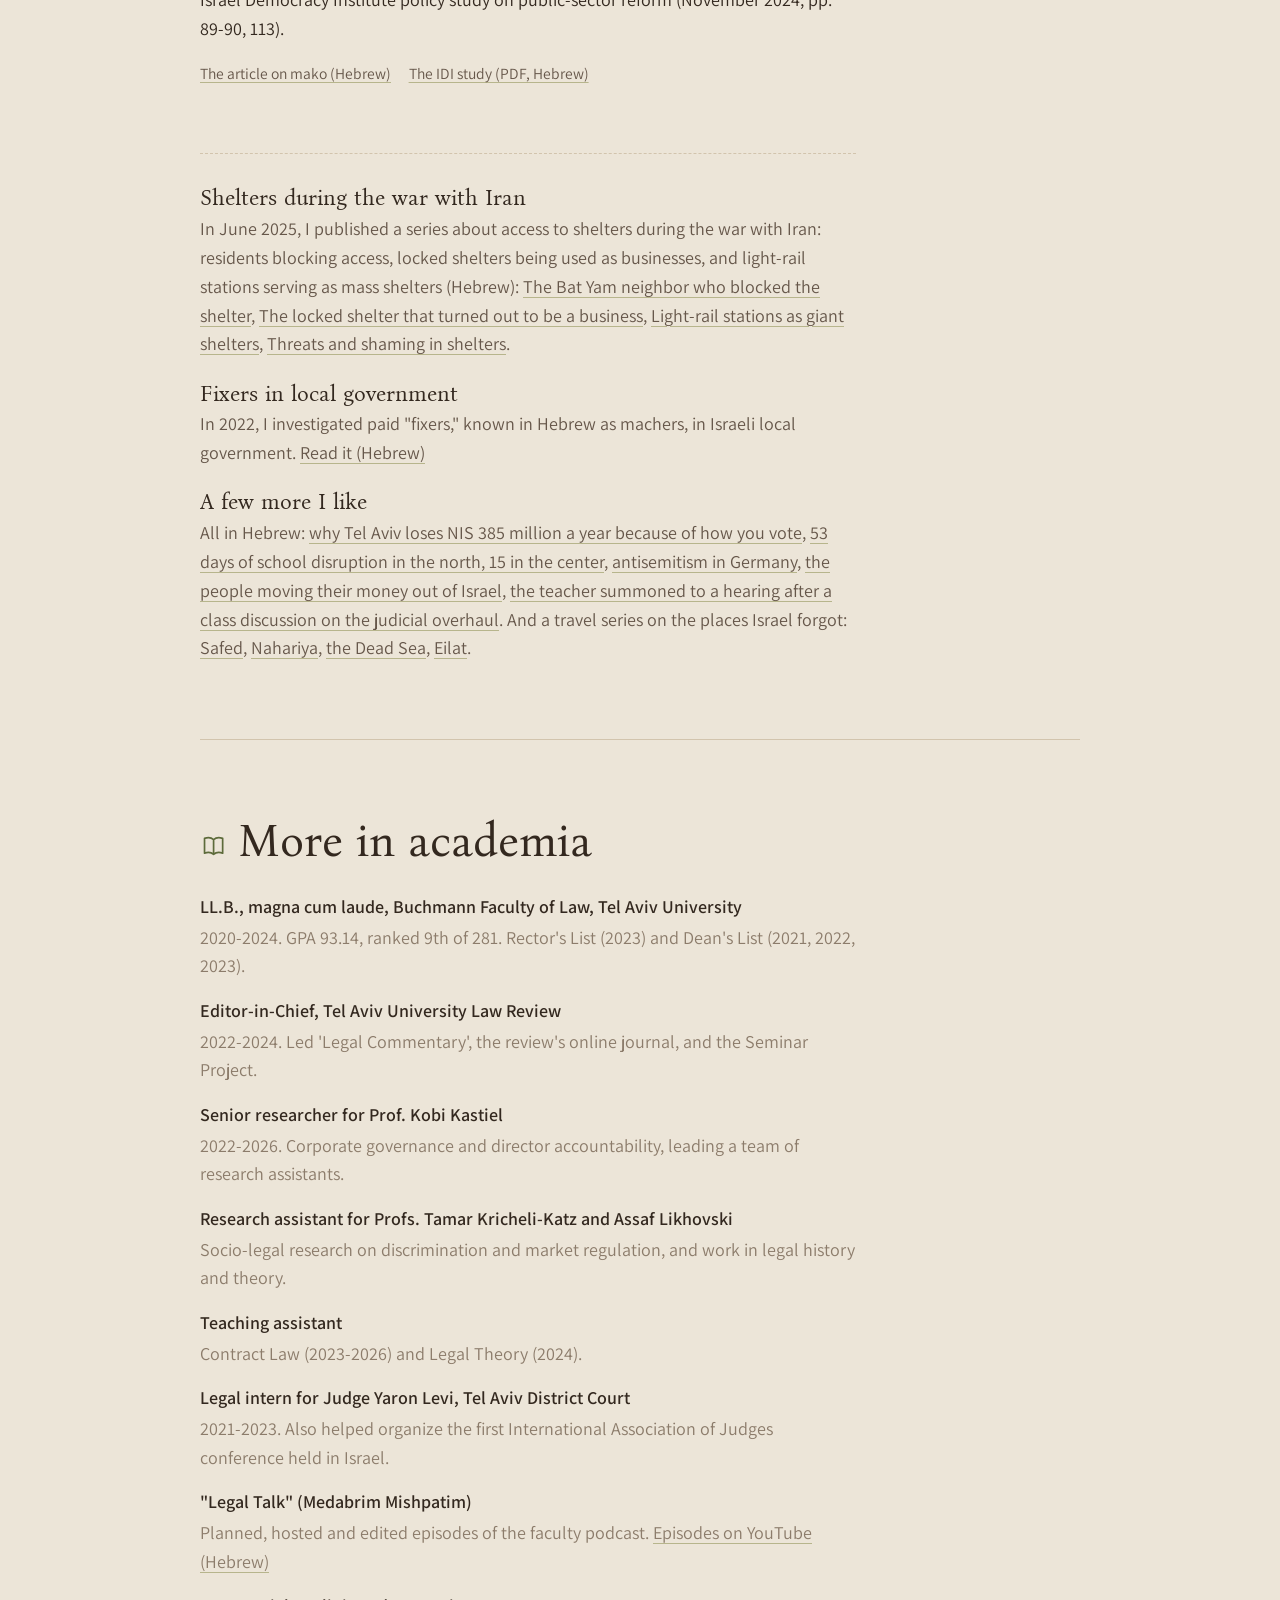
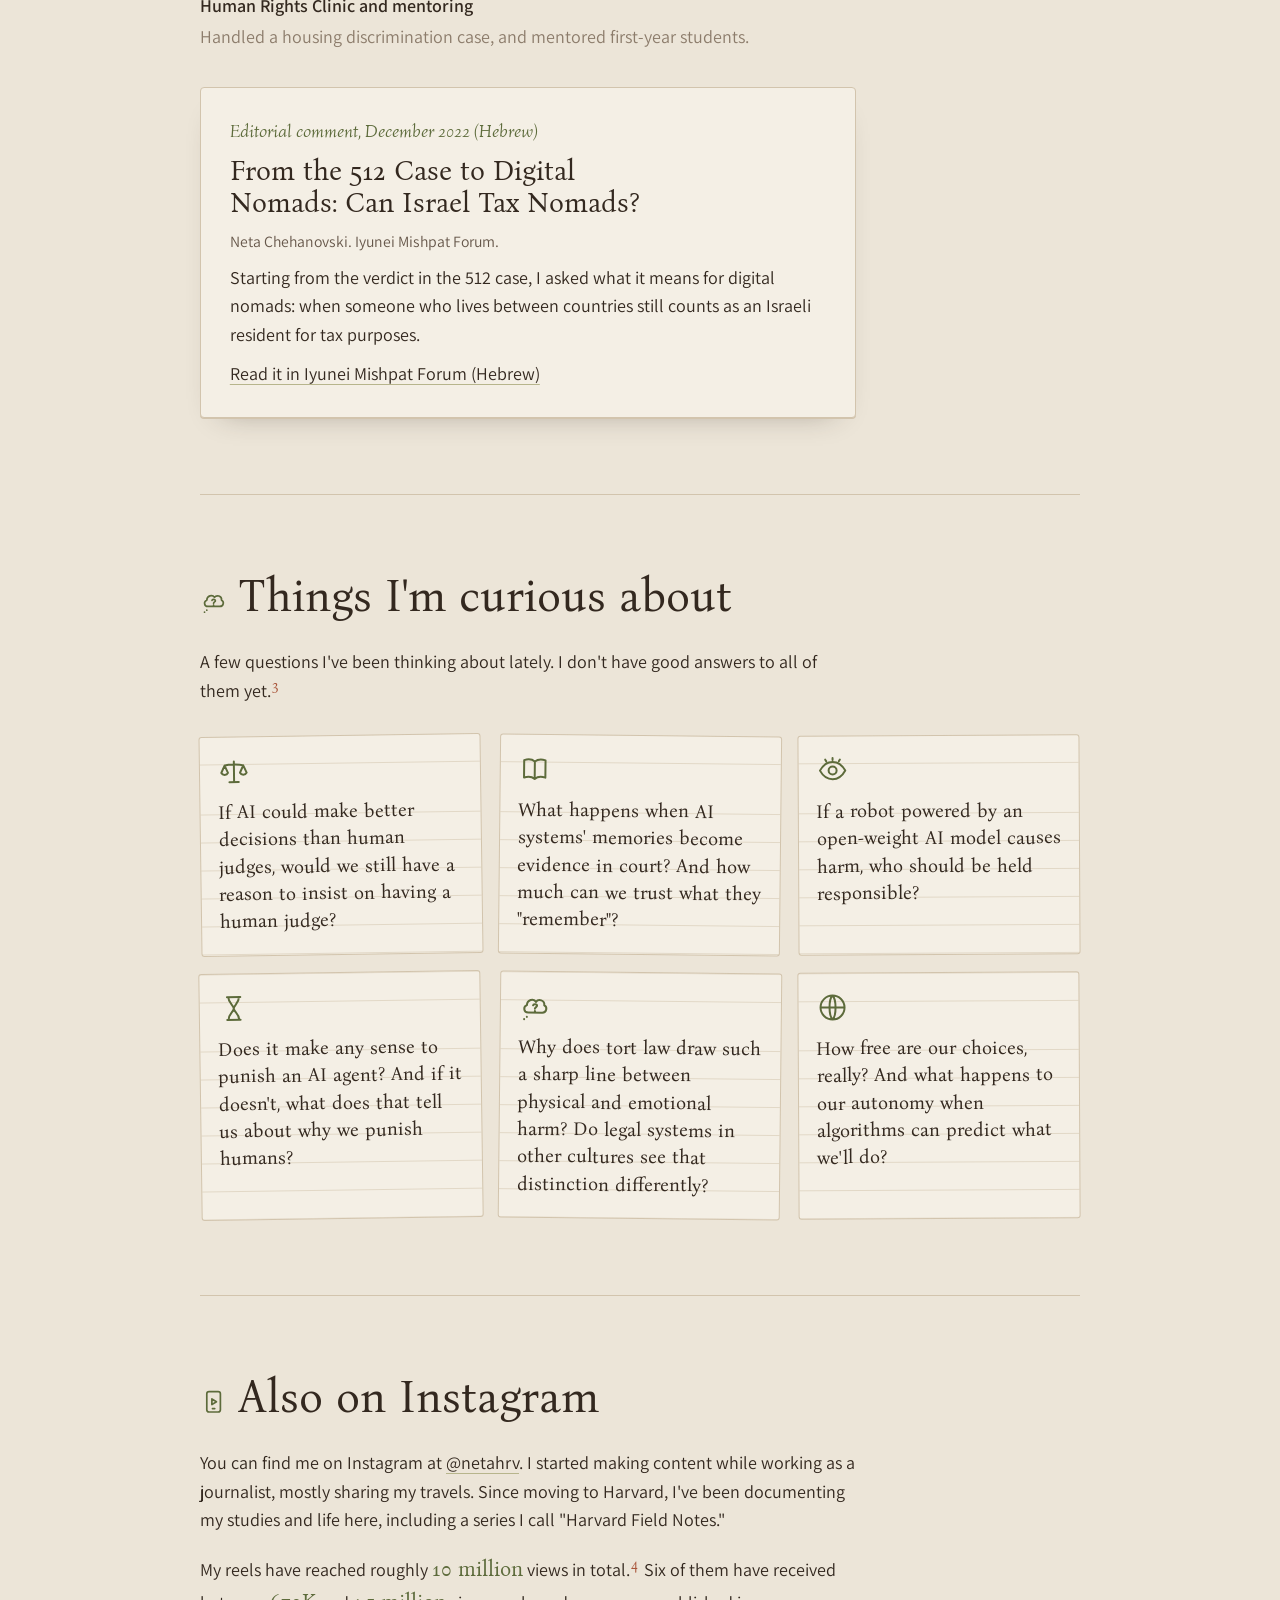
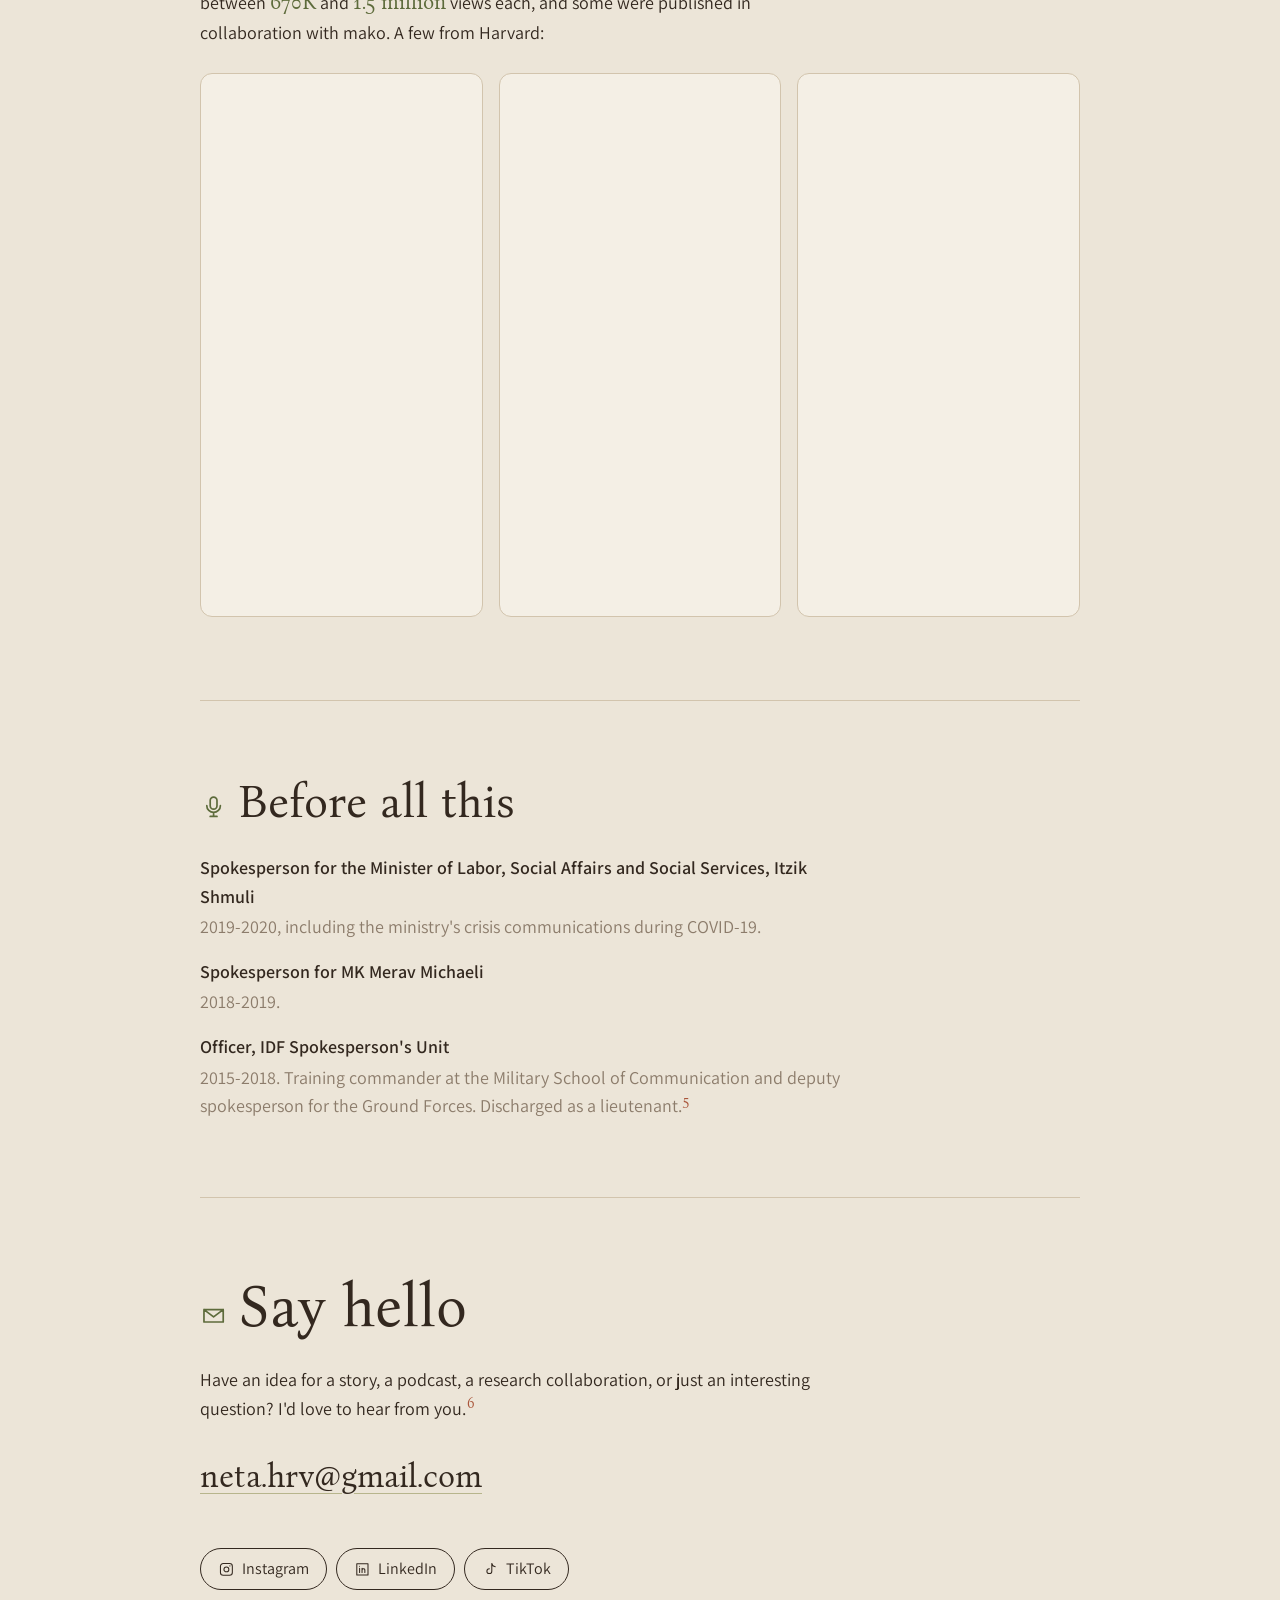
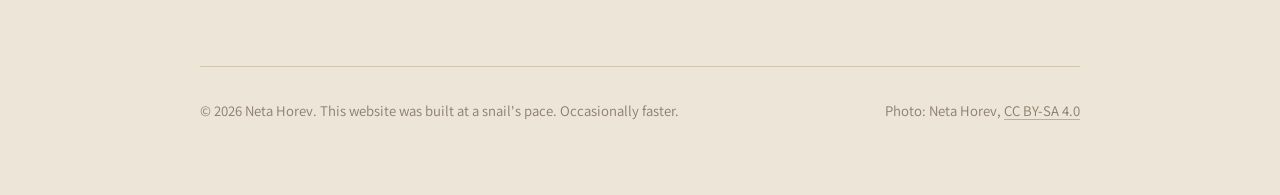
==== commit 86572126: "Footnotes open on click on desktop too Co-Authored-By: Claude Opus 5.5 <noreply@anthropic.com>" ====
--- a/en/index.html
+++ b/en/index.html
@@ -23,7 +23,7 @@
 <link rel="preconnect" href="https://fonts.googleapis.com">
 <link rel="preconnect" href="https://fonts.gstatic.com" crossorigin>
 <link rel="stylesheet" href="https://fonts.googleapis.com/css2?family=Assistant:wght@400;600&family=Bona+Nova:ital,wght@0,400;1,400&display=swap">
-<link rel="stylesheet" href="/assets/style.css?v=6">
+<link rel="stylesheet" href="/assets/style.css?v=7">
 <script>document.documentElement.classList.add('js');if(document.visibilityState==='visible')document.documentElement.classList.add('intro')</script>
 <script type="application/ld+json">
 {"@context":"https://schema.org","@type":"Person","name":"Neta Horev","alternateName":["נטע חורב","Neta Chehanovski","נטע צ'חנובסקי"],"url":"https://netahorev.com/en/","image":"https://netahorev.com/assets/neta-horev.jpg","jobTitle":"Journalist, lawyer and LL.M. candidate","affiliation":{"@type":"CollegeOrUniversity","name":"Harvard Law School"},"sameAs":["https://www.instagram.com/netahrv/","https://www.linkedin.com/in/neta-horev-77a28816b/","https://www.tiktok.com/@neta_horev"]}
@@ -300,6 +300,6 @@
 </main>
 
 <script type="application/json" id="snail-lines">["Hi, don't mind me. Just passing through.", "Feel free to keep reading. I'm not in a hurry.", "Wait, has anyone seen footnote 7?", "I've moved with my entire house, too. Neta and I understand each other."]</script>
-<script src="/assets/main.js?v=6" defer></script>
+<script src="/assets/main.js?v=7" defer></script>
 </body>
 </html>
--- a/assets/style.css
+++ b/assets/style.css
@@ -198,8 +198,7 @@
 }
 .sn b { font-family: var(--display); font-weight: 400; color: var(--terra); margin-inline-end: 0.35rem; }
 @media (min-width: 1100px) {
-  .sn-ref { cursor: default; }
-  .sn, .sn-check:checked + .sn-ref + .sn {
+  .sn-check:checked + .sn-ref + .sn {
     display: block; float: inline-end; clear: inline-end;
     width: var(--margin); margin-inline-end: calc(-1 * (var(--margin) + var(--gap-margin)));
     margin-block: 0.2rem 0.8rem; padding: 0; background: none; border: 0;
@@ -326,3 +325,6 @@
 .reels { display: grid; grid-auto-flow: column; grid-auto-columns: minmax(16rem, 1fr); gap: 1rem; overflow-x: auto; margin-top: 1.6rem; padding-bottom: 0.4rem; scroll-snap-type: x mandatory; }
 .reel { width: 100%; height: 34rem; border: 1px solid var(--line); border-radius: 12px; background: var(--card); scroll-snap-align: start; }
 @media (min-width: 900px) { .reels { grid-auto-flow: row; grid-template-columns: repeat(3, minmax(0, 1fr)); overflow: visible; } }
+
+.sn-ref:hover { text-decoration: underline; }
+.sn-check:checked + .sn-ref { color: var(--olive); }
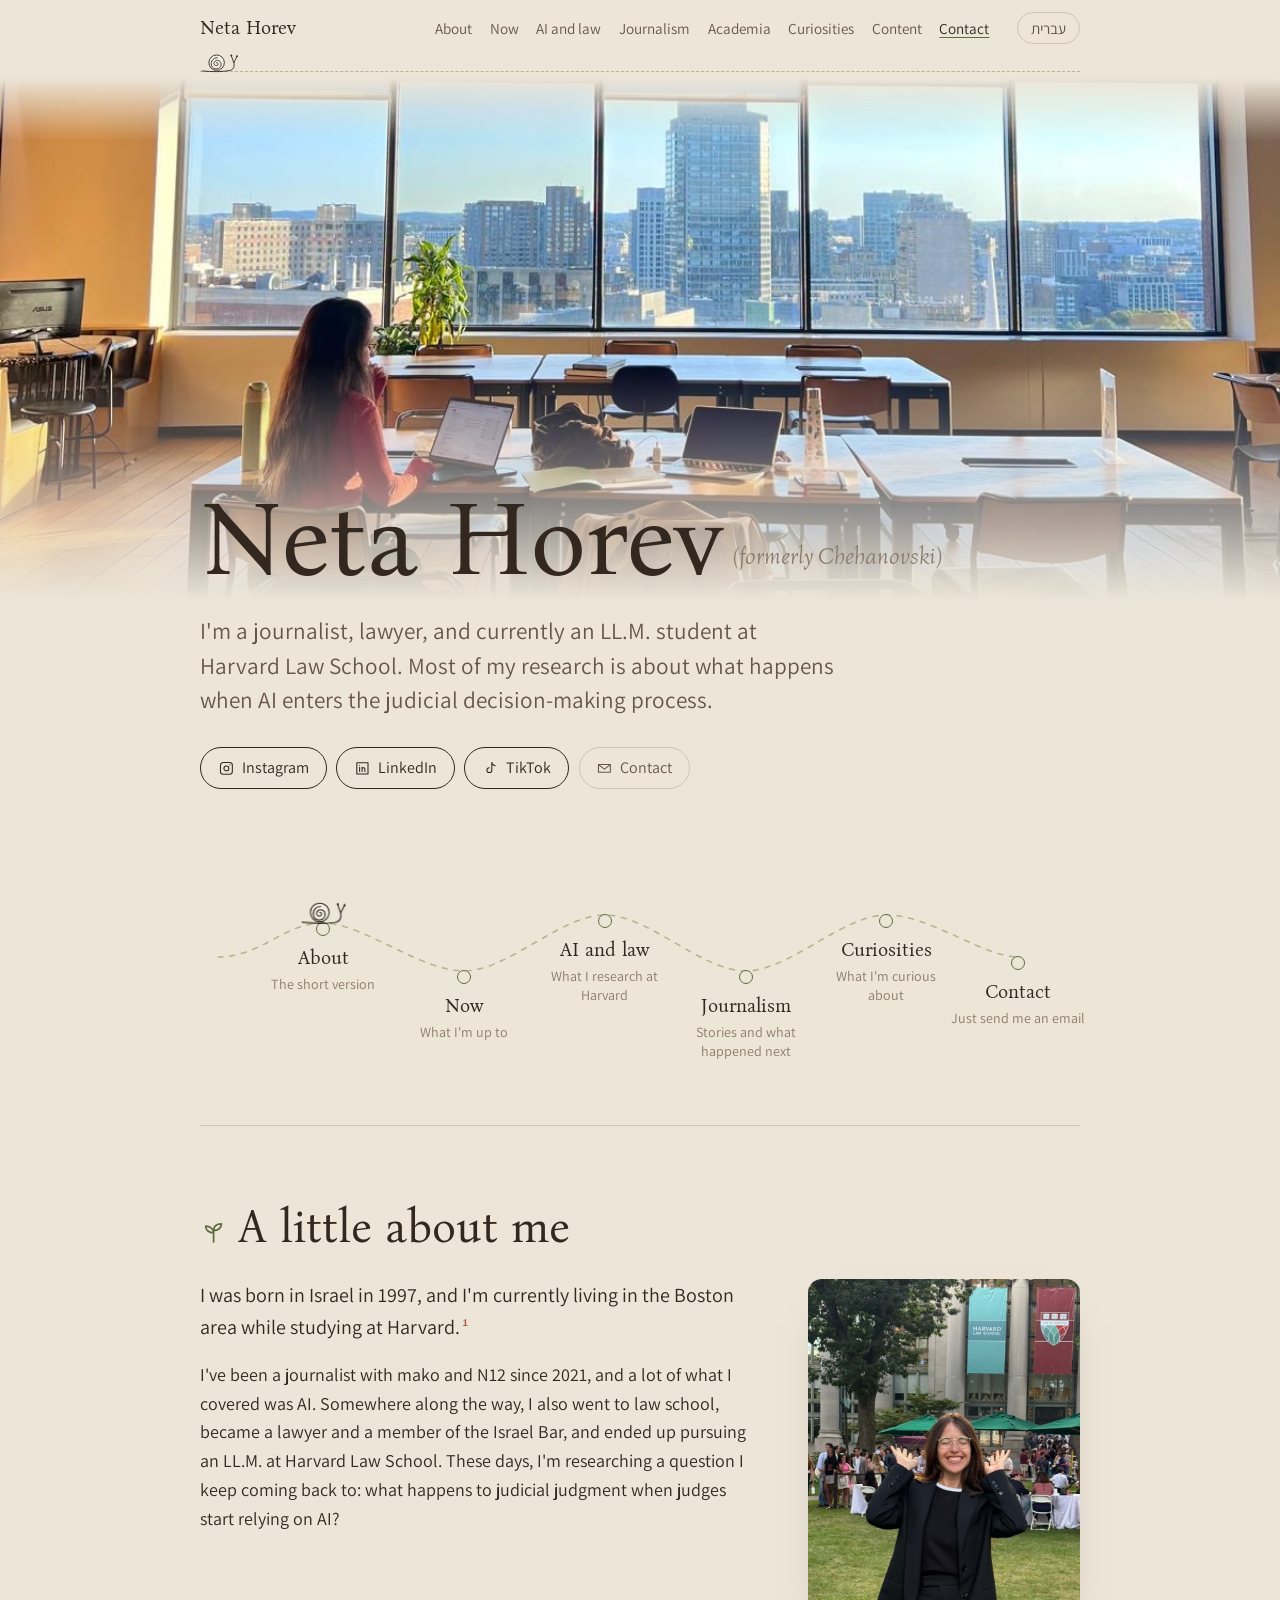
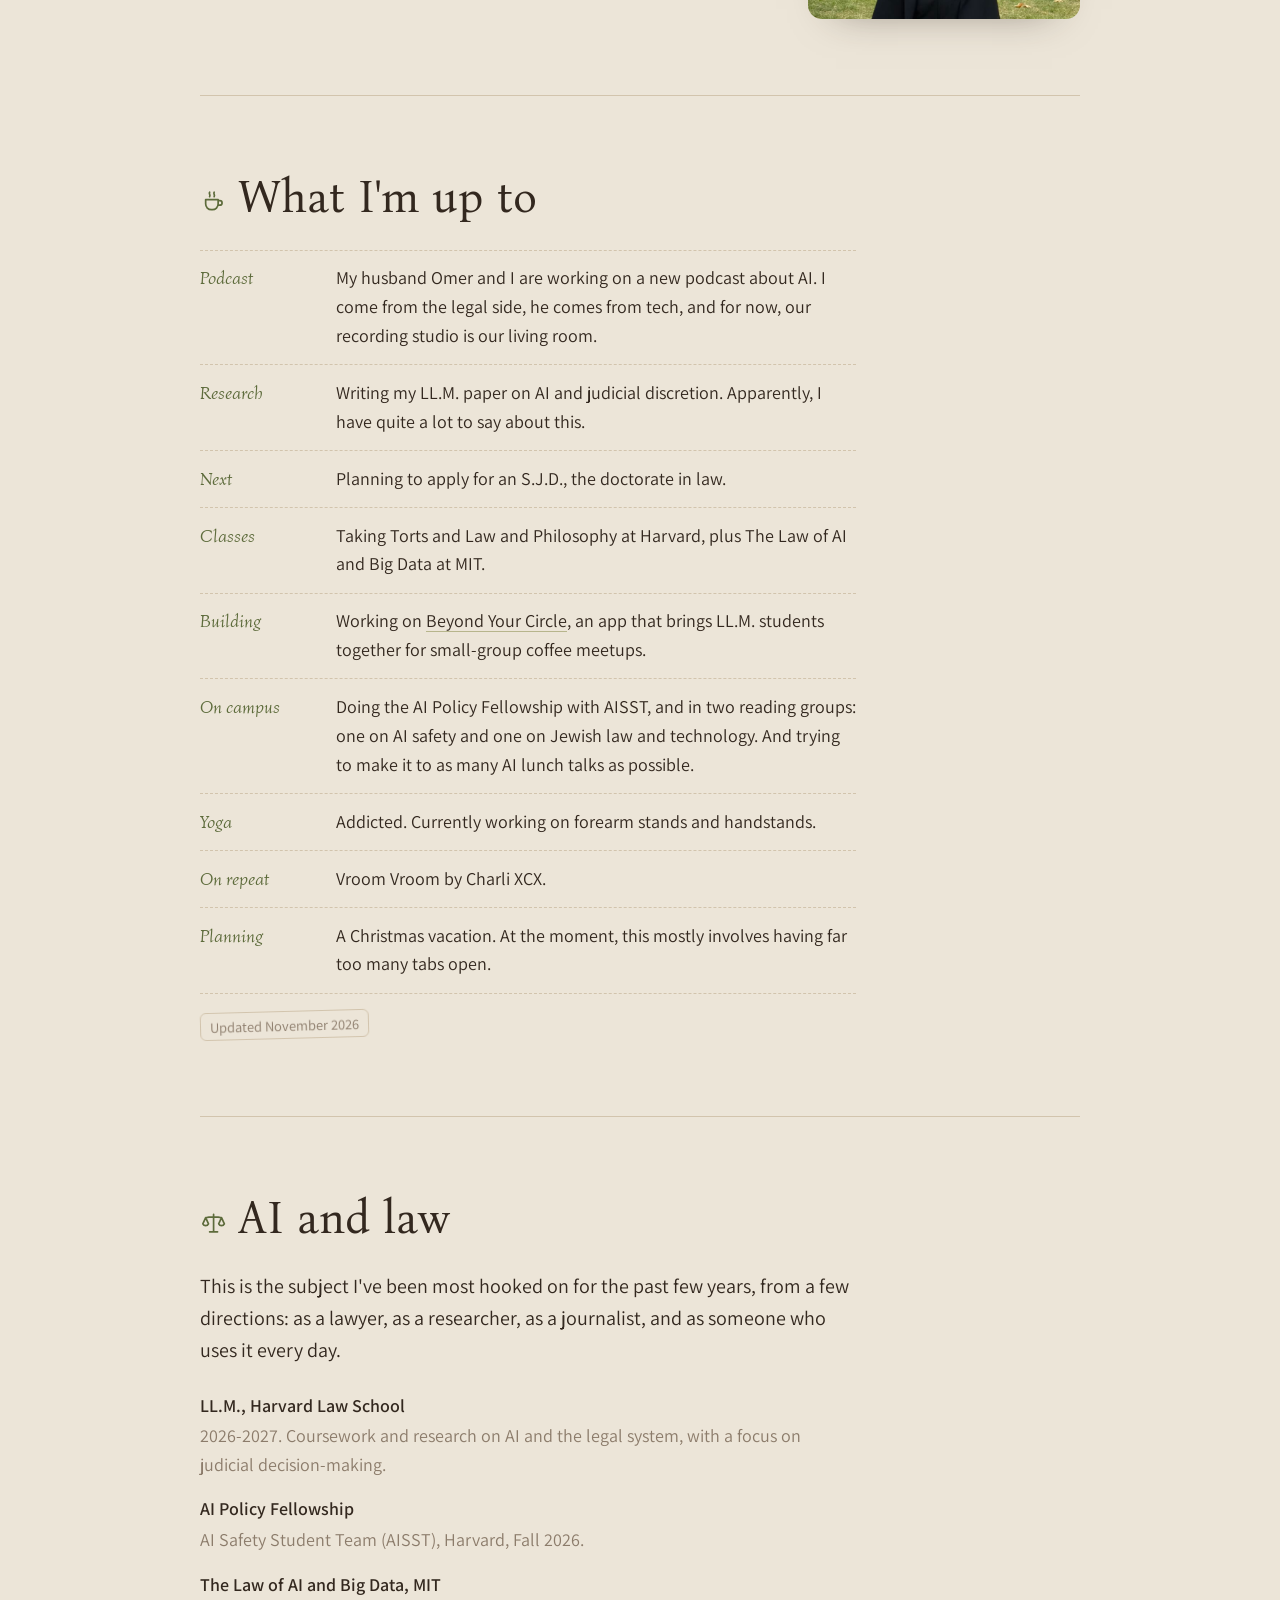
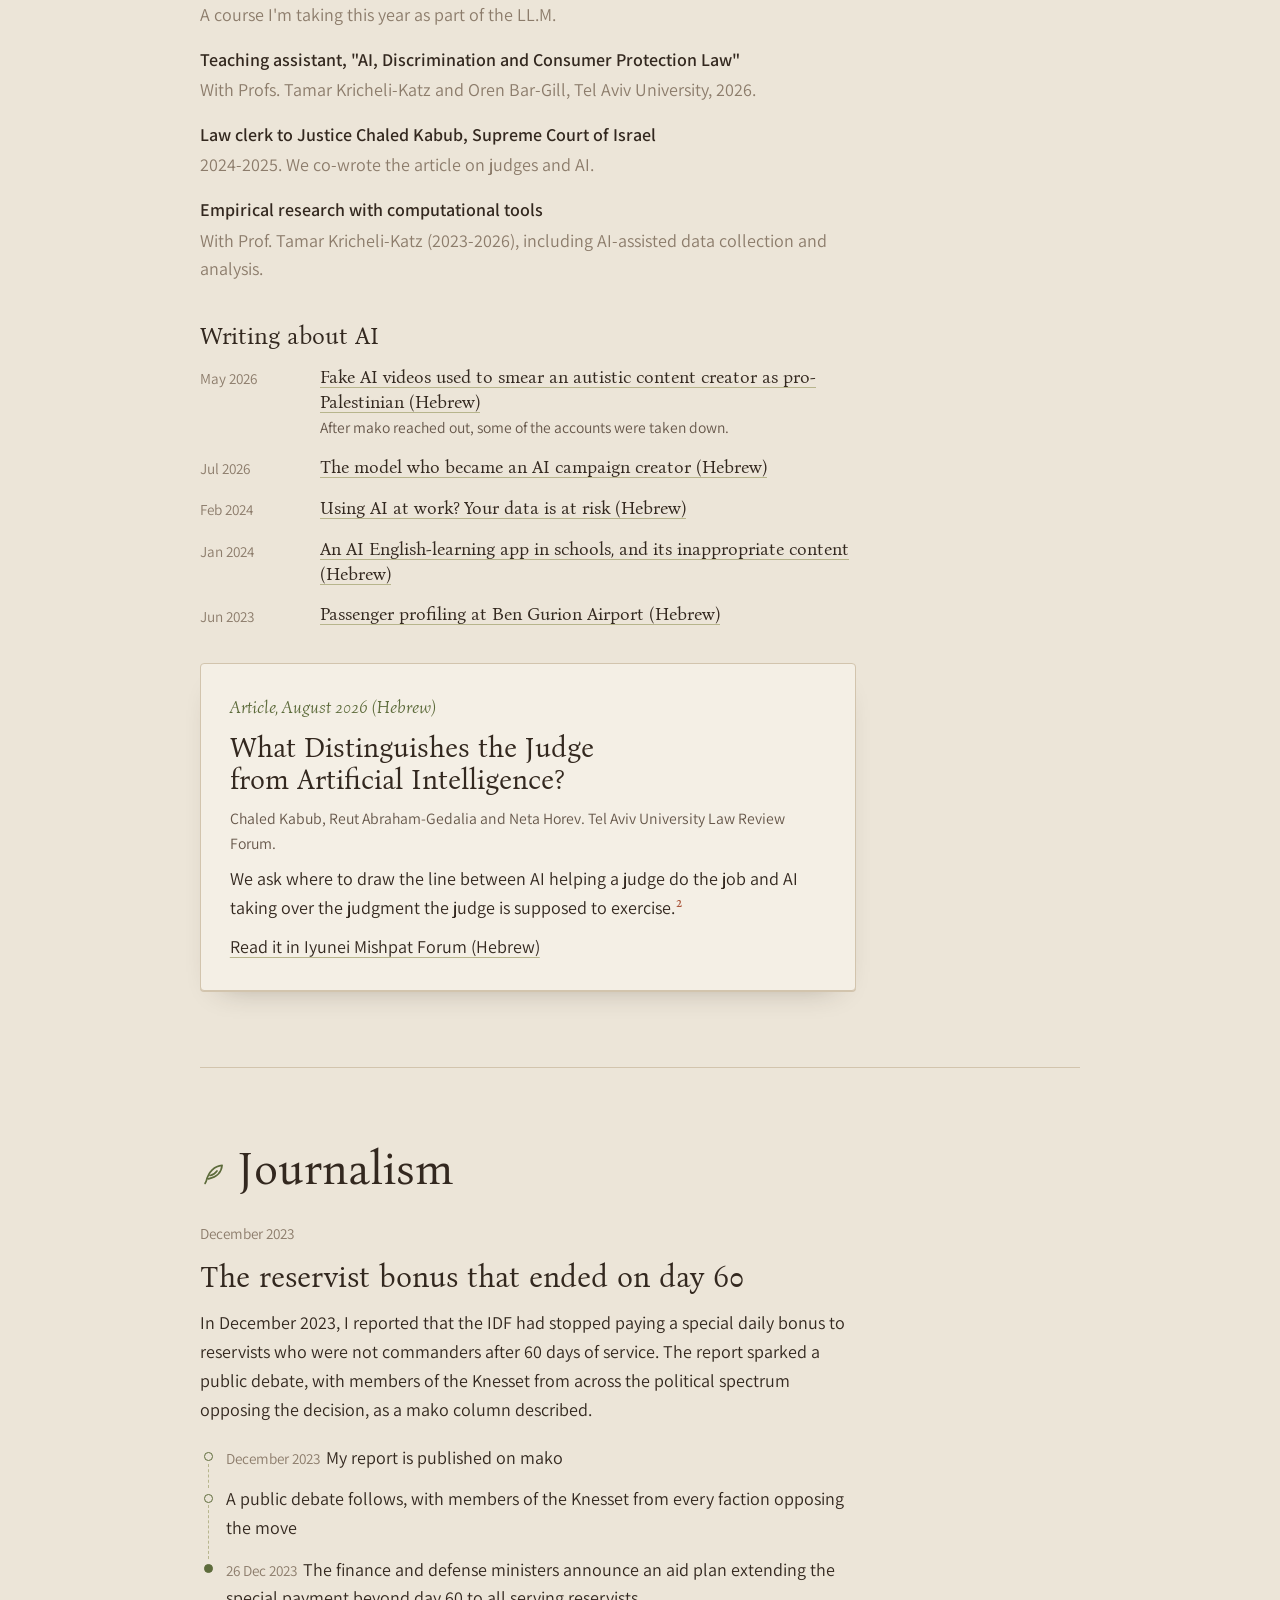
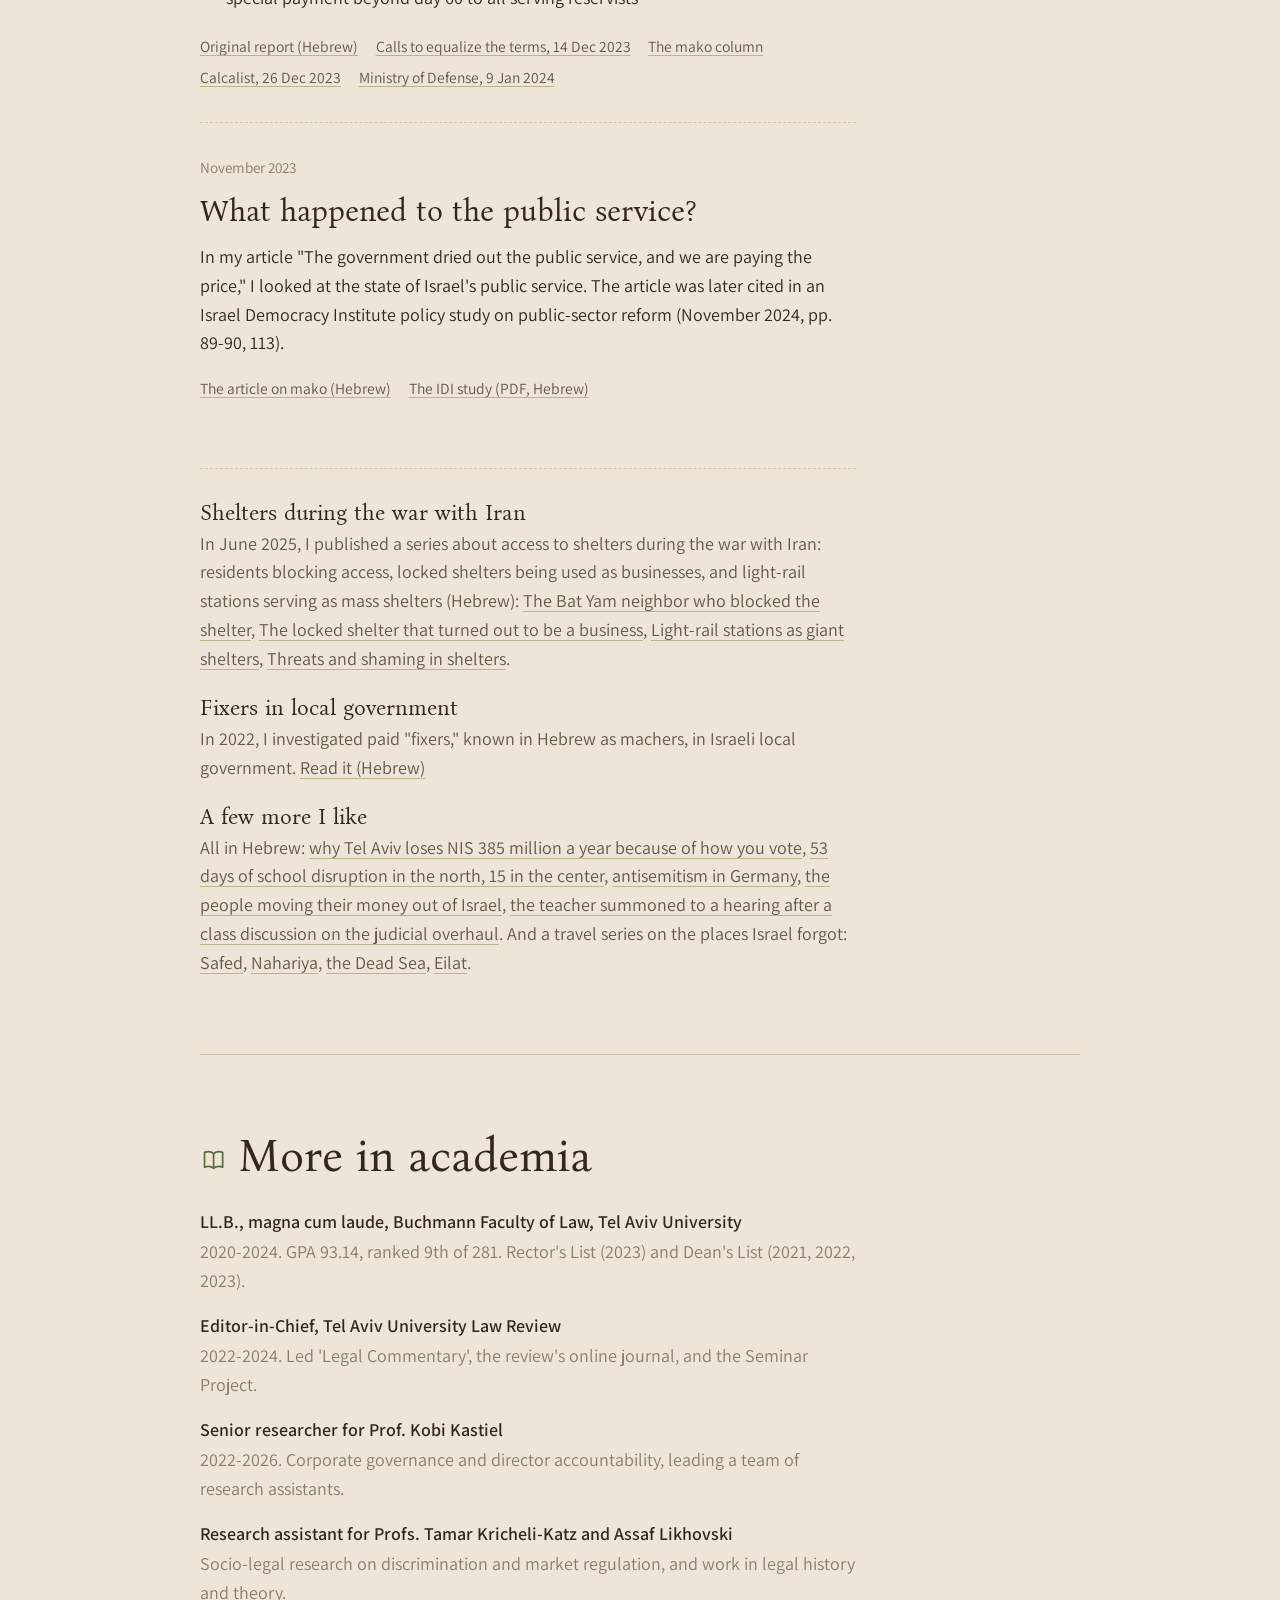
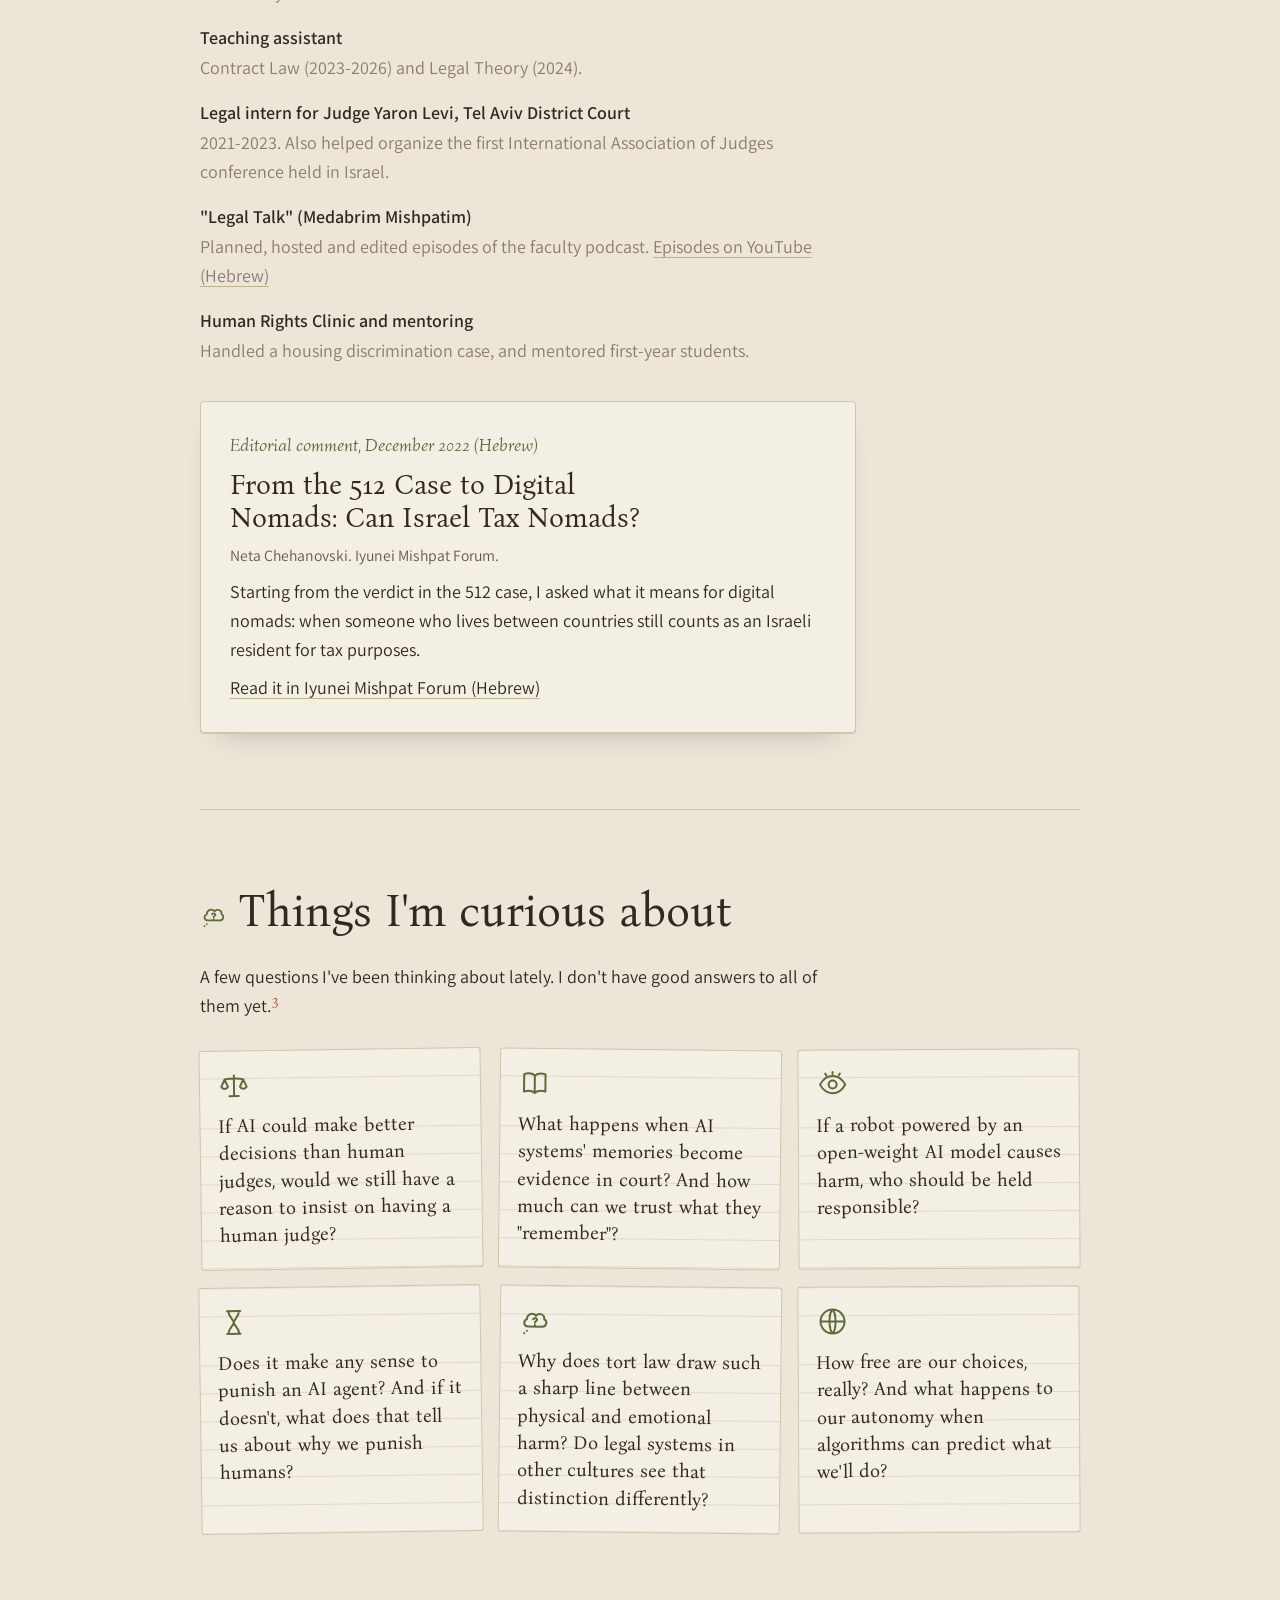
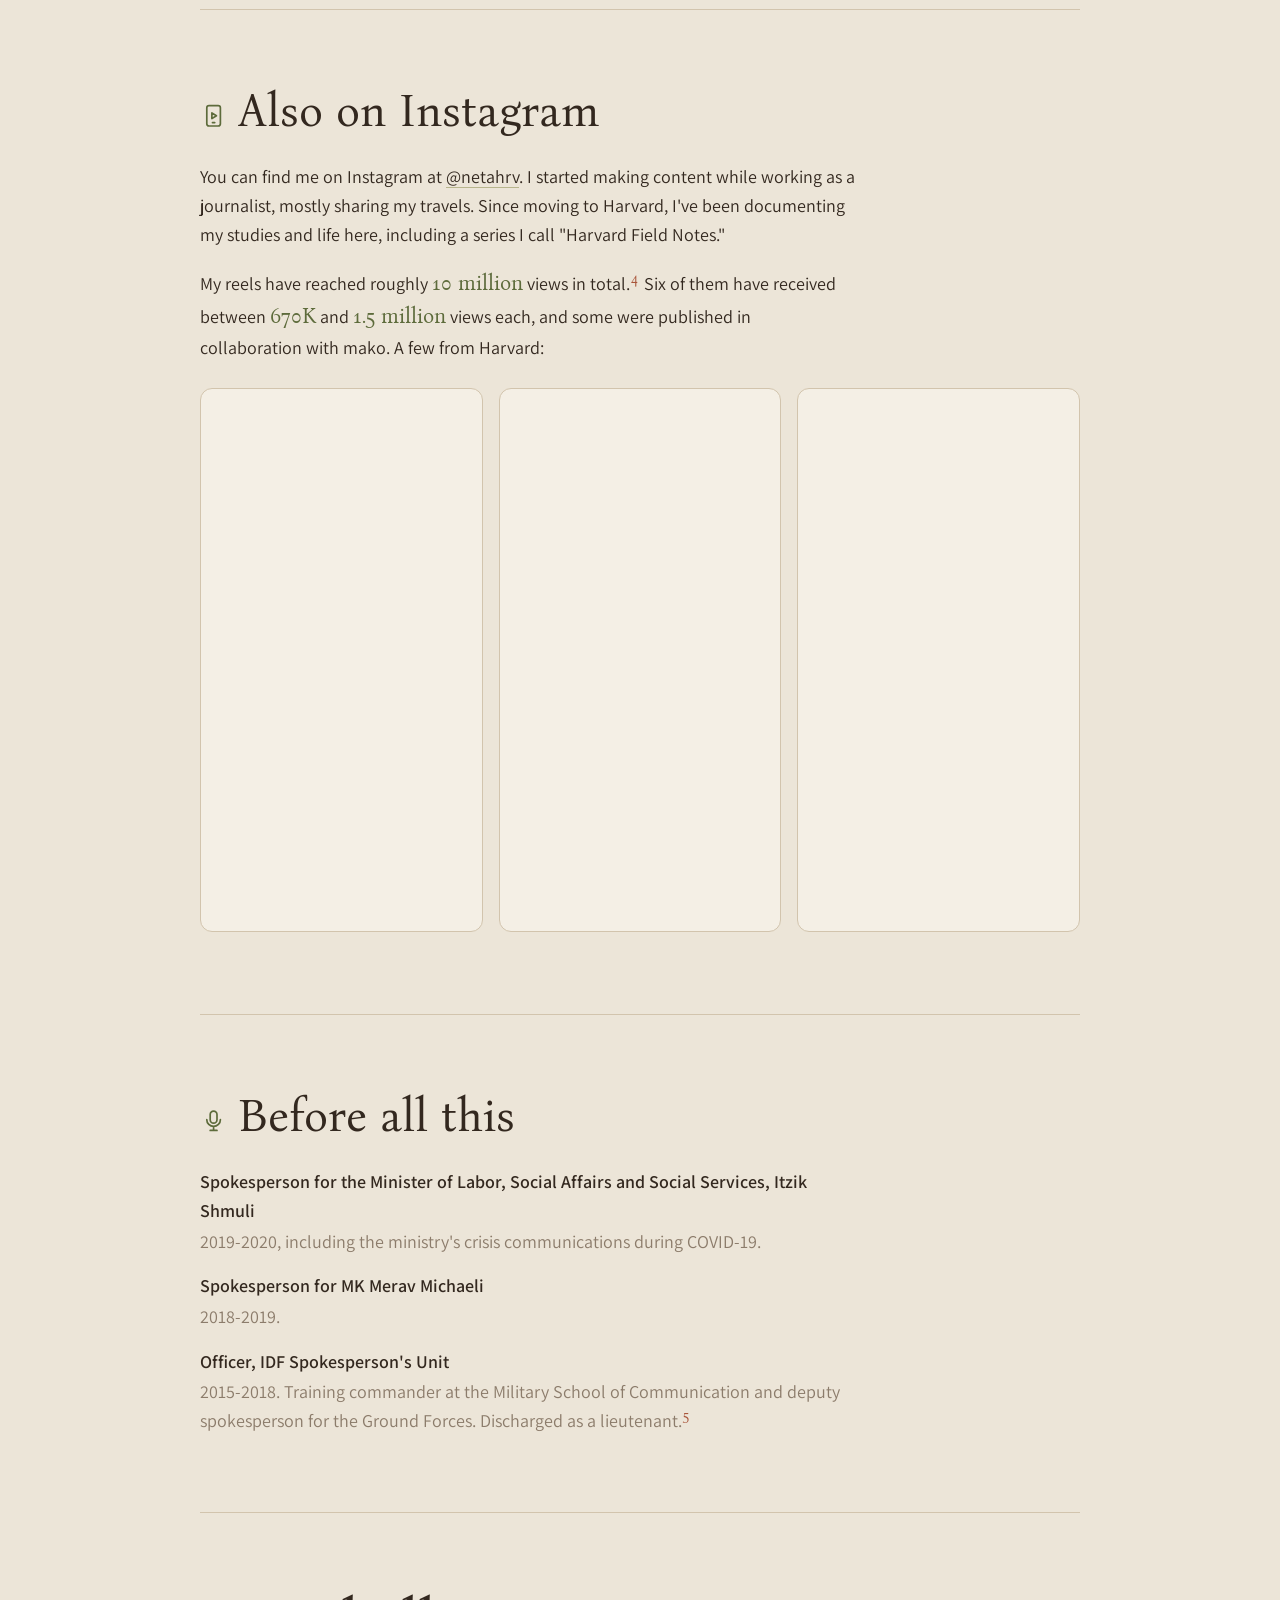
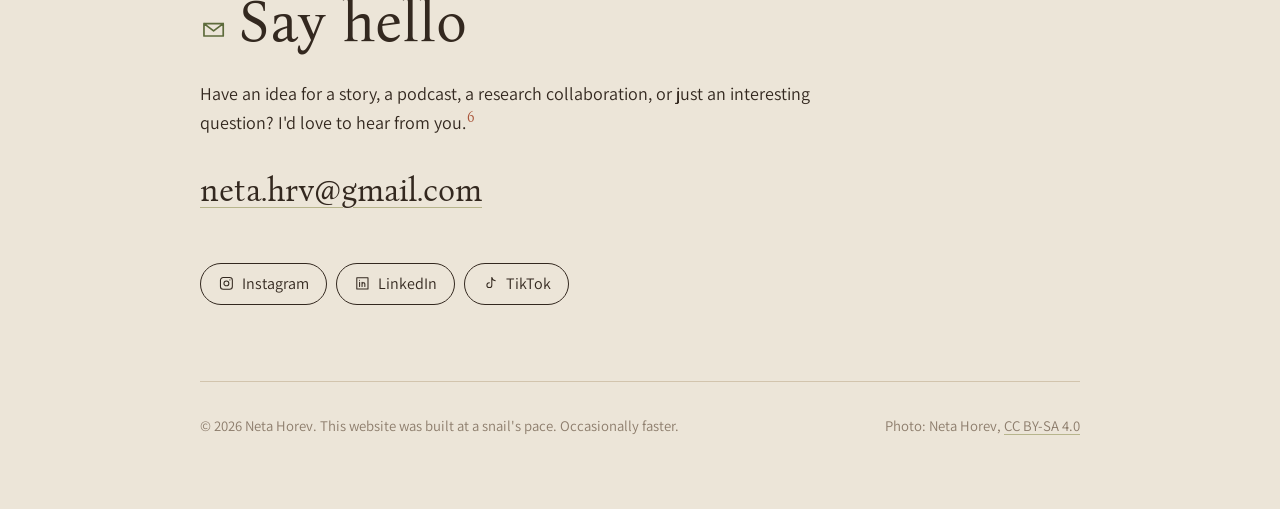
==== commit 3a174983: "Full-width cover photo, Harvard photo in About, text-only hero Co-Authored-By: Claude Opus 5.5 <nore" ====
--- a/en/index.html
+++ b/en/index.html
@@ -80,6 +80,8 @@
 <main id="main">
   <div class="wrap">
 
+    <figure class="cover"><img src="/assets/cover.jpg" width="1200" height="560" alt="Neta working on a laptop by a huge window overlooking the city" fetchpriority="high"></figure>
+
     <section class="hero" id="top" aria-labelledby="name">
       <div>
         <h1 class="hero__name" id="name"><span class="w">Neta</span> <span class="w">Horev</span><span class="hero__aka">(formerly Chehanovski)</span></h1>
@@ -91,11 +93,6 @@
           <a class="btn btn--quiet" href="#contact"><svg aria-hidden="true"><use href="#i-mail"/></svg>Contact</a>
         </div>
       </div>
-      <figure class="portrait">
-        <div class="portrait__frame">
-          <img src="/assets/neta-horev.jpg" width="960" height="1280" alt="Neta Horev in a black suit, standing in an arched hallway">
-        </div>
-      </figure>
     </section>
 
     <nav class="path" aria-label="The trail through this page">
@@ -124,9 +121,12 @@
 
     <section class="section" id="about" aria-labelledby="about-h">
       <div class="section__head"><svg aria-hidden="true"><use href="#i-sprout"/></svg><h2 id="about-h">A little about me</h2></div>
-      <div class="prose">
-        <p class="lead">I was born in Israel in 1997, and I'm currently living in the Boston area while studying at Harvard.<input type="checkbox" class="sn-check" id="sn-1"><label class="sn-ref" for="sn-1" aria-label="Note 1">1</label><span class="sn"><b>1</b>Still figuring out the whole Boston winter thing. Ask me again in February.</span></p>
-        <p>I've been a journalist with mako and N12 since 2021, and a lot of what I covered was AI. Somewhere along the way, I also went to law school, became a lawyer and a member of the Israel Bar, and ended up pursuing an LL.M. at Harvard Law School. These days, I'm researching a question I keep coming back to: what happens to judicial judgment when judges start relying on AI?</p>
+      <div class="about">
+        <div class="prose">
+          <p class="lead">I was born in Israel in 1997, and I'm currently living in the Boston area while studying at Harvard.<input type="checkbox" class="sn-check" id="sn-1"><label class="sn-ref" for="sn-1" aria-label="Note 1">1</label><span class="sn"><b>1</b>Still figuring out the whole Boston winter thing. Ask me again in February.</span></p>
+          <p>I've been a journalist with mako and N12 since 2021, and a lot of what I covered was AI. Somewhere along the way, I also went to law school, became a lawyer and a member of the Israel Bar, and ended up pursuing an LL.M. at Harvard Law School. These days, I'm researching a question I keep coming back to: what happens to judicial judgment when judges start relying on AI?</p>
+        </div>
+        <img class="about__photo" src="/assets/neta-harvard.jpg" width="760" height="951" loading="lazy" alt="Neta grinning in a black suit on the lawn in front of Harvard Law School">
       </div>
     </section>
 
--- a/assets/style.css
+++ b/assets/style.css
@@ -132,6 +132,13 @@
 .portrait__frame::before { content: ""; position: absolute; top: -12px; inset-inline-start: 38%; width: 5.5rem; height: 1.6rem; background: color-mix(in srgb, var(--olive-soft) 55%, transparent); transform: rotate(3deg); }
 .portrait__frame img { aspect-ratio: 4 / 5; object-fit: cover; object-position: 50% 20%; width: 100%; filter: saturate(0.92) sepia(0.06); }
 .portrait__frame { padding-bottom: 0.75rem; }
+/* arch portrait: the photo is cut into the same arch as the colonnade behind her */
+.portrait--arch { width: min(17rem, 80vw); padding: 0.9rem 0.9rem 0; }
+.portrait--arch .portrait__frame { background: none; padding: 0; transform: none; box-shadow: none; }
+.portrait--arch .portrait__frame::before { content: none; }
+.portrait--arch .portrait__frame img { aspect-ratio: 3 / 4; border-radius: 50% 50% 0 0 / 37.5% 37.5% 0 0; filter: none; }
+.portrait--arch::before { content: ""; position: absolute; inset: 0 0 -0.9rem 0; border: 1.5px solid var(--olive-soft); border-bottom: 0; border-radius: 50% 50% 0 0 / 36% 36% 0 0; pointer-events: none; }
+.portrait--arch::after { content: ""; position: absolute; inset-inline: -1.4rem; bottom: -0.9rem; border-bottom: 1.5px solid var(--olive-soft); }
 .portrait__cap { margin: 0.6rem 0.2rem 0; font-family: var(--display); font-style: italic; font-size: 0.95rem; line-height: 1.35; color: var(--ink-soft); }
 .sticky {
   position: absolute; inset-inline-end: -1.6rem; top: 42%; width: 9.5rem;
@@ -328,3 +335,29 @@
 
 .sn-ref:hover { text-decoration: underline; }
 .sn-check:checked + .sn-ref { color: var(--olive); }
+/* duotone portrait: olive shadows, paper highlights, no frame */
+.portrait--duo { width: min(17rem, 80vw); }
+.portrait--duo .portrait__frame { background: #2E3818; padding: 0; transform: none; box-shadow: none; isolation: isolate; overflow: hidden; border-radius: 4px; }
+.portrait--duo .portrait__frame::before { content: none; }
+.portrait--duo .portrait__frame img { filter: grayscale(1) contrast(1.3) brightness(1.08); mix-blend-mode: screen; }
+.portrait--duo .portrait__frame::after { content: ""; position: absolute; inset: 0; background: #E9DFC9; mix-blend-mode: multiply; pointer-events: none; }
+/* About with the Harvard photo; hero is text-only */
+.about { display: grid; gap: 2rem; align-items: start; }
+.about__photo { width: min(17rem, 80vw); border-radius: 14px; box-shadow: 0 18px 40px -28px rgb(51 40 31 / 0.55); }
+@media (min-width: 860px) { .about { grid-template-columns: minmax(0, 1fr) 17rem; column-gap: 3.5rem; } .about__photo { width: 100%; } }
+.hero { grid-template-columns: minmax(0, 1fr) !important; }
+.hero__line { max-width: 40rem; }
+/* wide cover photo above the name */
+.cover { margin: clamp(1rem, 3vw, 1.75rem) 0 0; }
+.cover img { width: 100%; aspect-ratio: 15 / 7; object-fit: cover; object-position: 30% 60%; border-radius: 16px; }
+@media (max-width: 640px) { .cover img { aspect-ratio: 4 / 3; object-position: 22% 70%; } }
+.hero { padding-top: clamp(1.5rem, 4vw, 2.75rem); }
+@media (prefers-reduced-motion: no-preference) { .intro .cover img { animation: rise .7s var(--ease-out) both; } }
+/* cover as a full-bleed backdrop that dissolves into the page */
+html, body { overflow-x: clip; }
+.cover { width: 100vw; margin: 0 calc(50% - 50vw); position: relative; }
+.cover img { width: 100%; height: clamp(17rem, 58vh, 36rem); aspect-ratio: auto; border-radius: 0; object-position: 35% 62%;
+  -webkit-mask-image: linear-gradient(to bottom, transparent 0, #000 12%, #000 55%, transparent 100%);
+          mask-image: linear-gradient(to bottom, transparent 0, #000 12%, #000 55%, transparent 100%); }
+@media (max-width: 640px) { .cover img { height: 22rem; aspect-ratio: auto; object-position: 22% 70%; } }
+.cover + .hero { margin-top: clamp(-7rem, -9vw, -3rem); position: relative; padding-top: 0; }
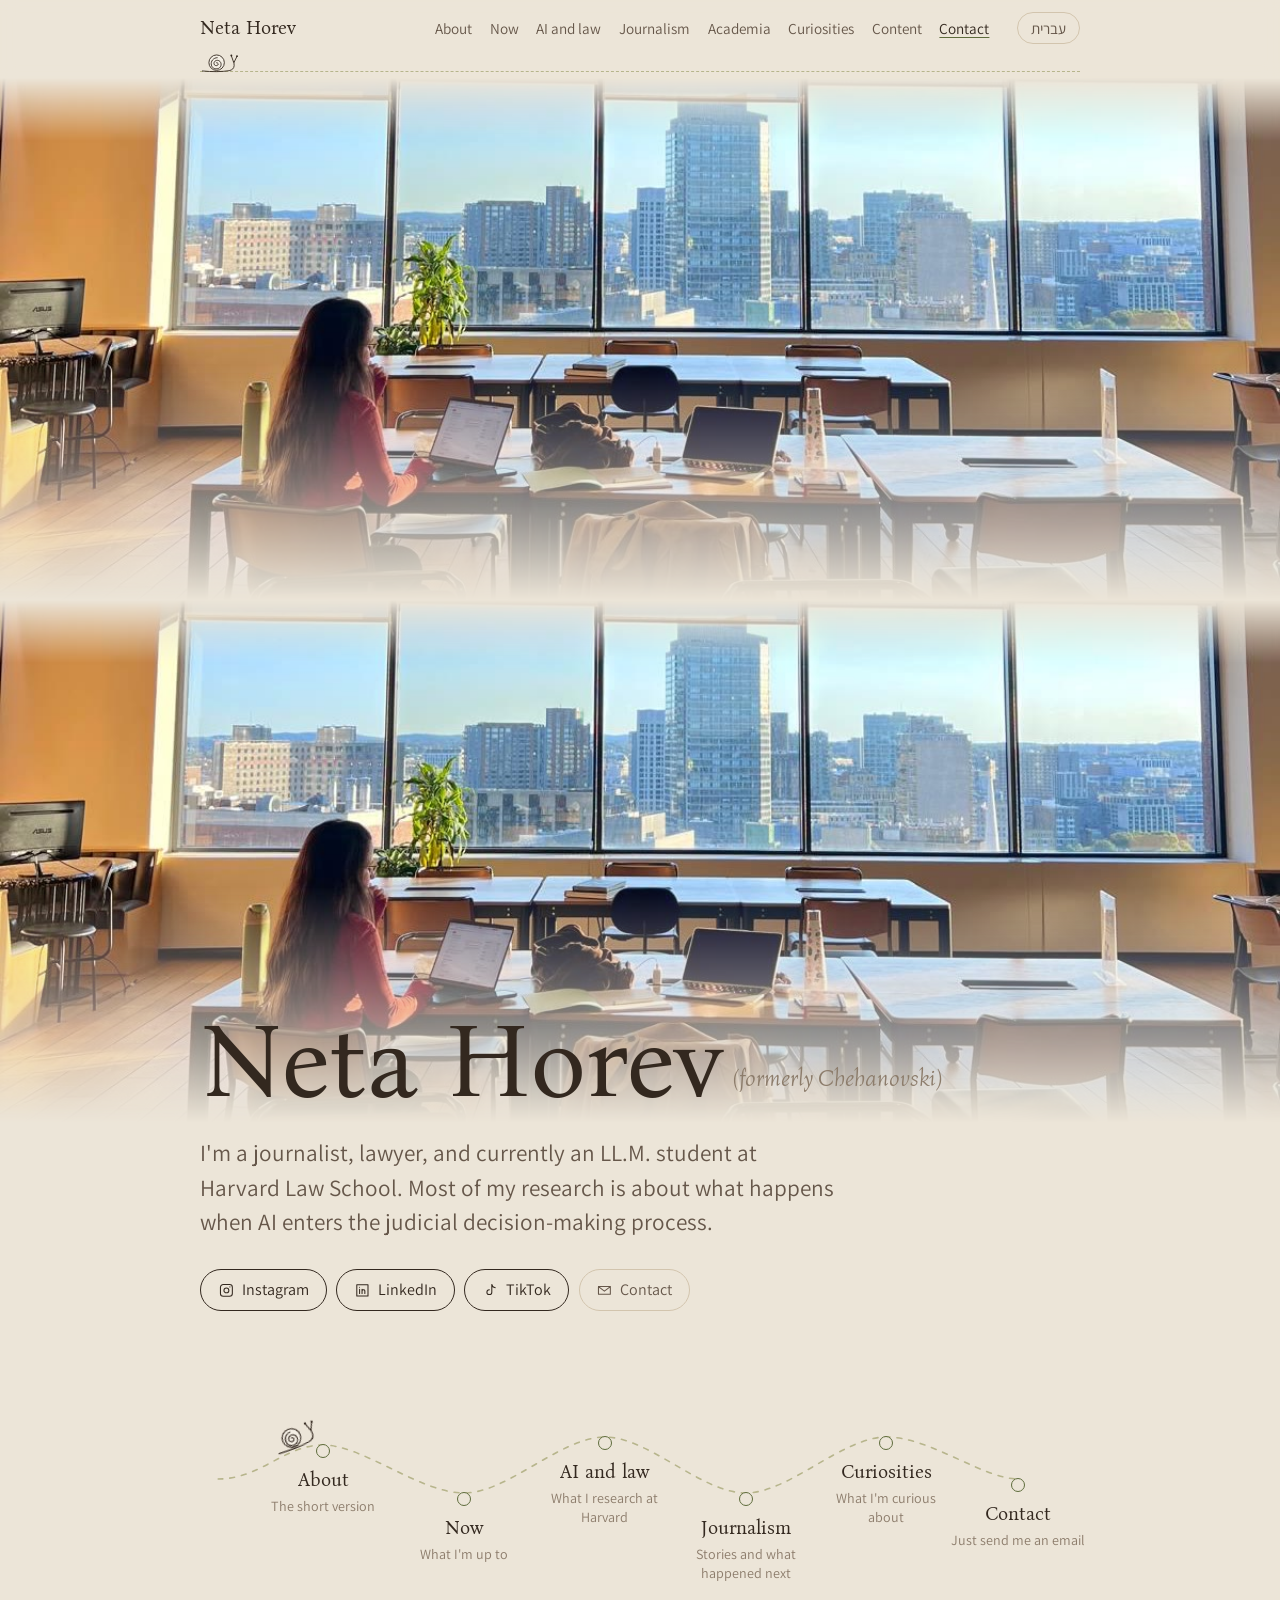
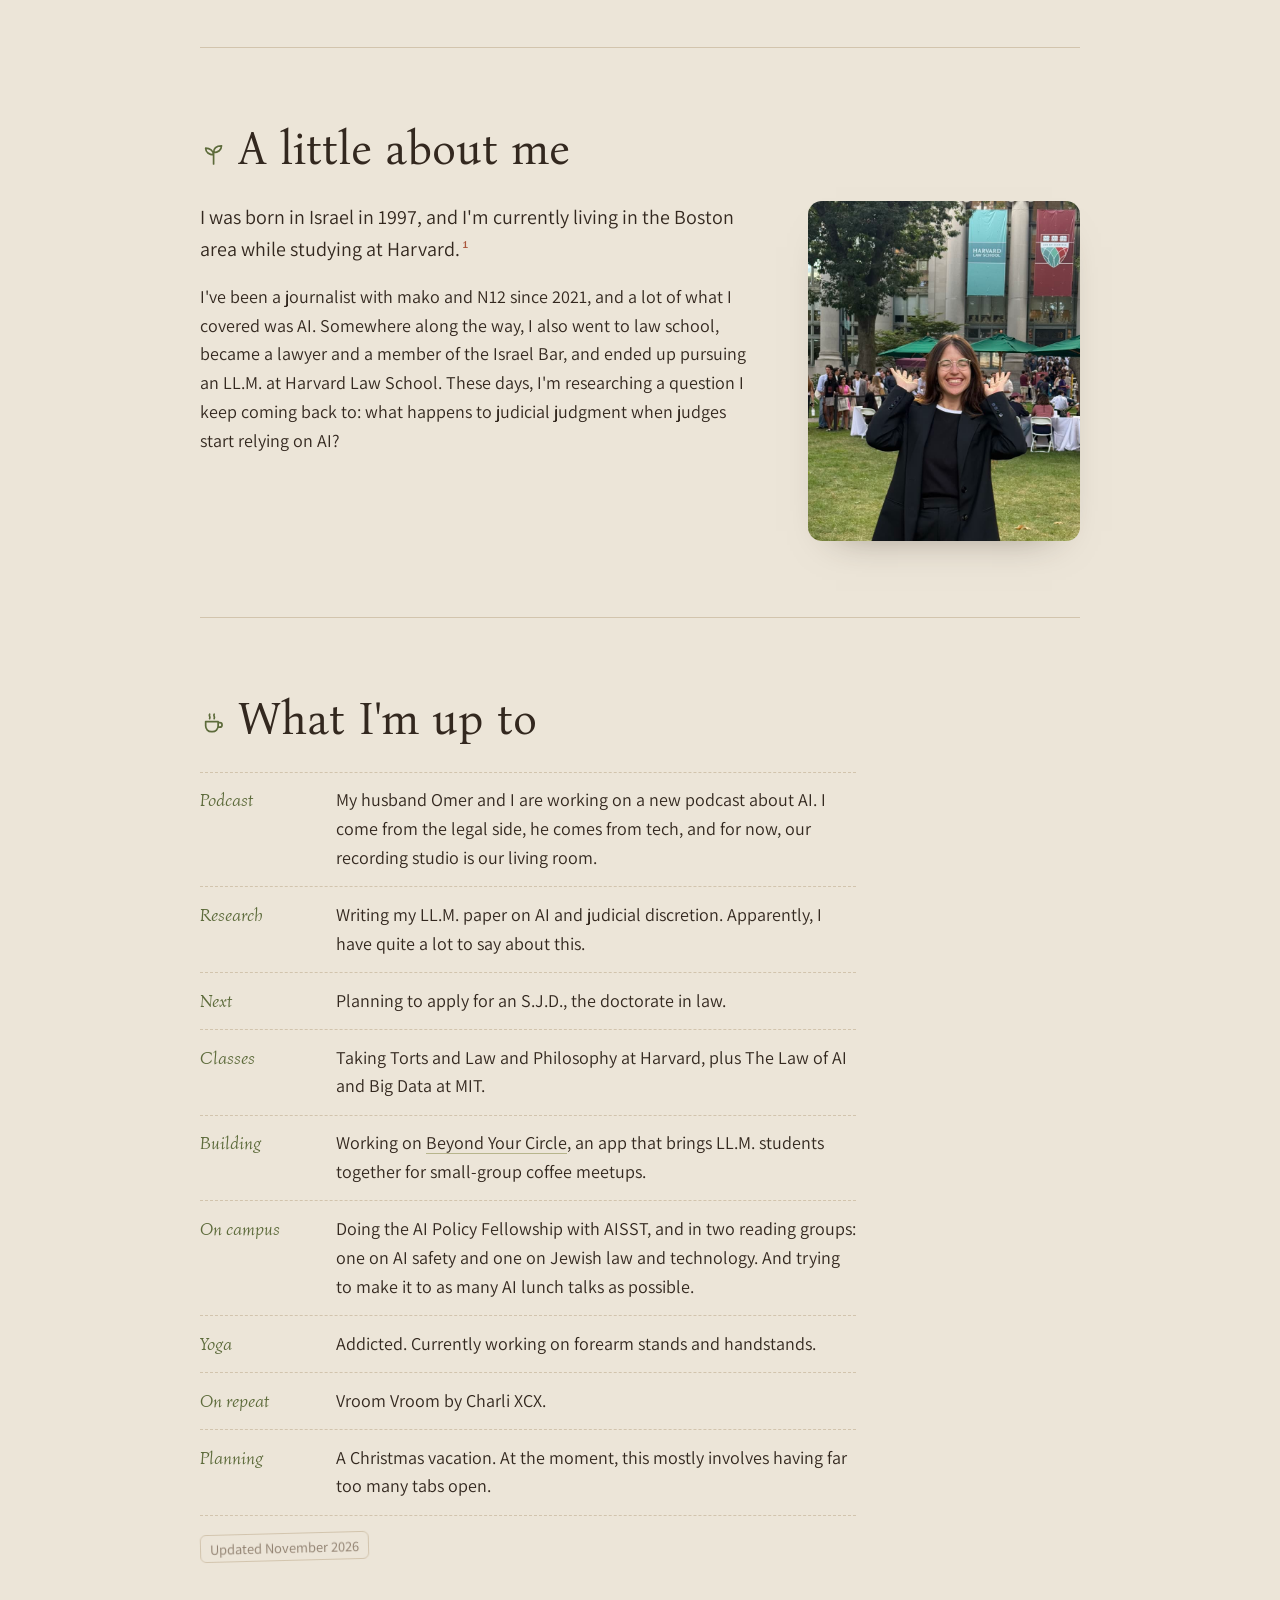
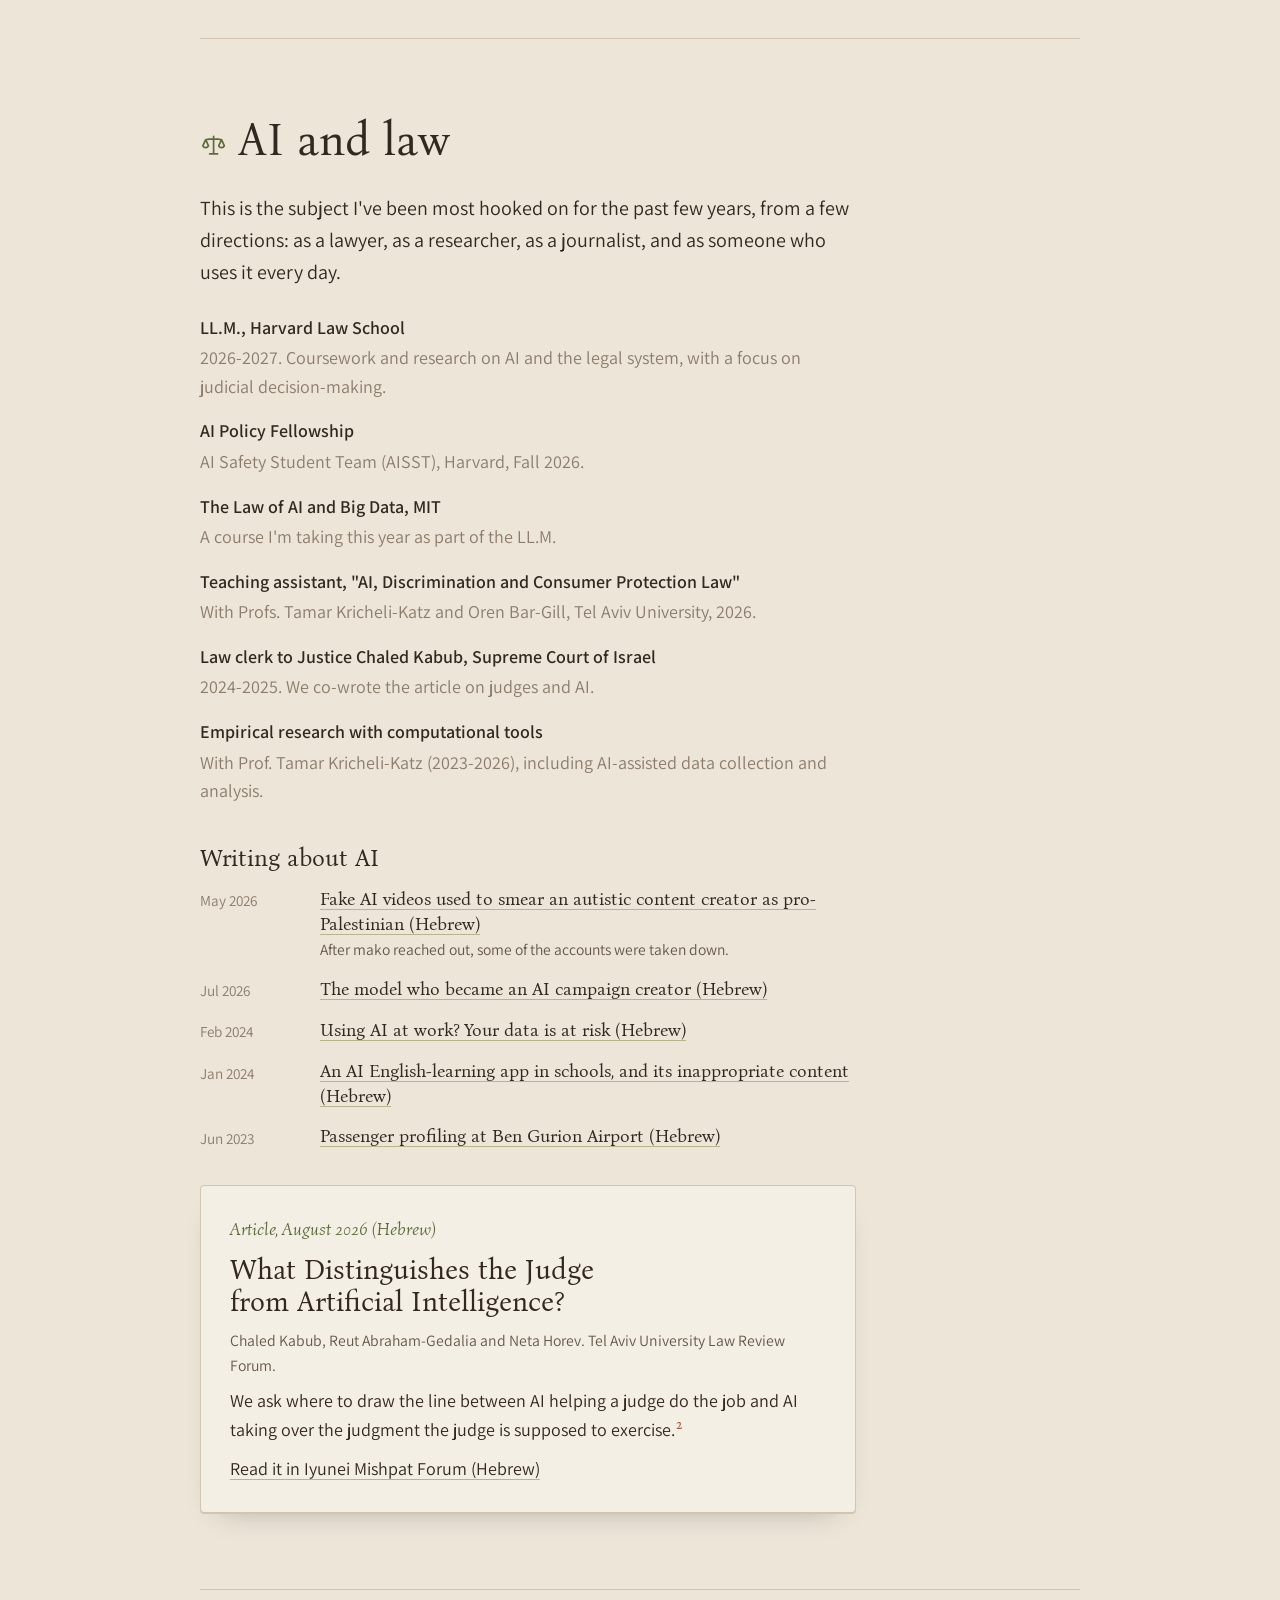
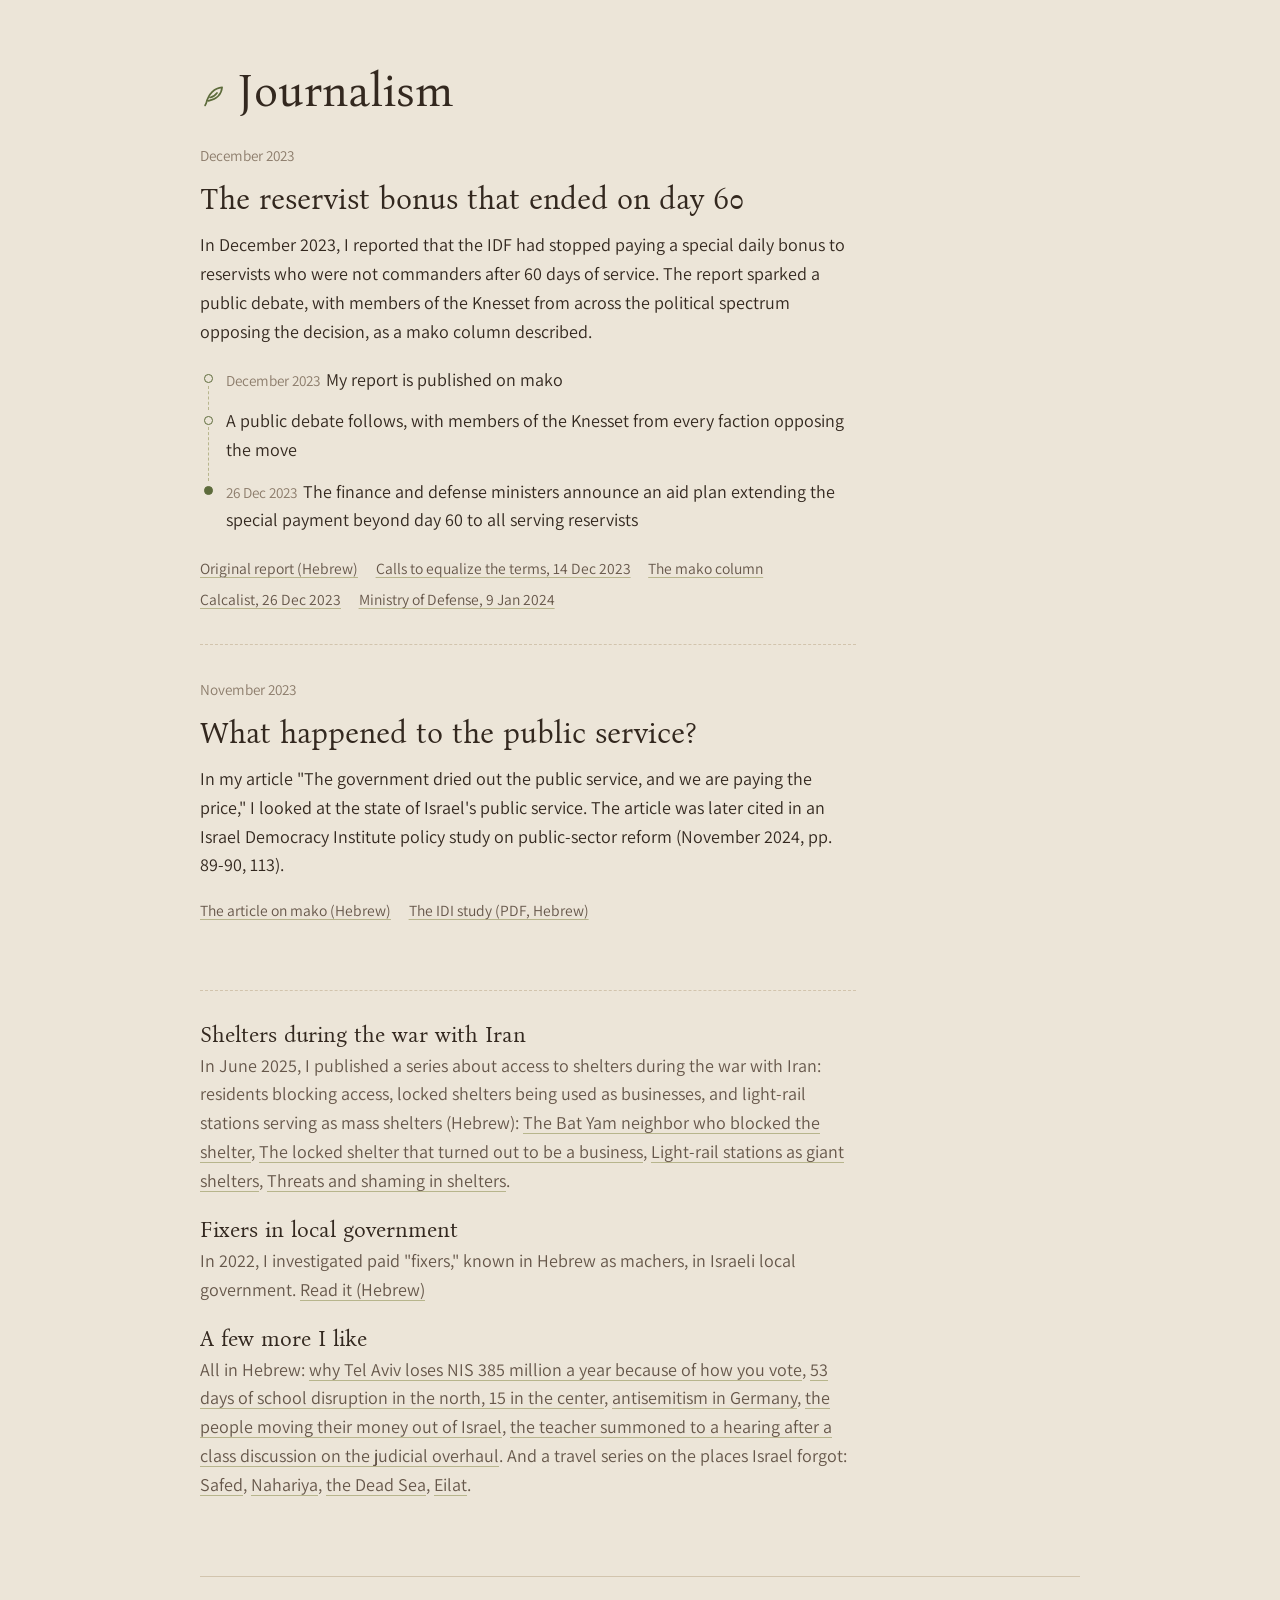
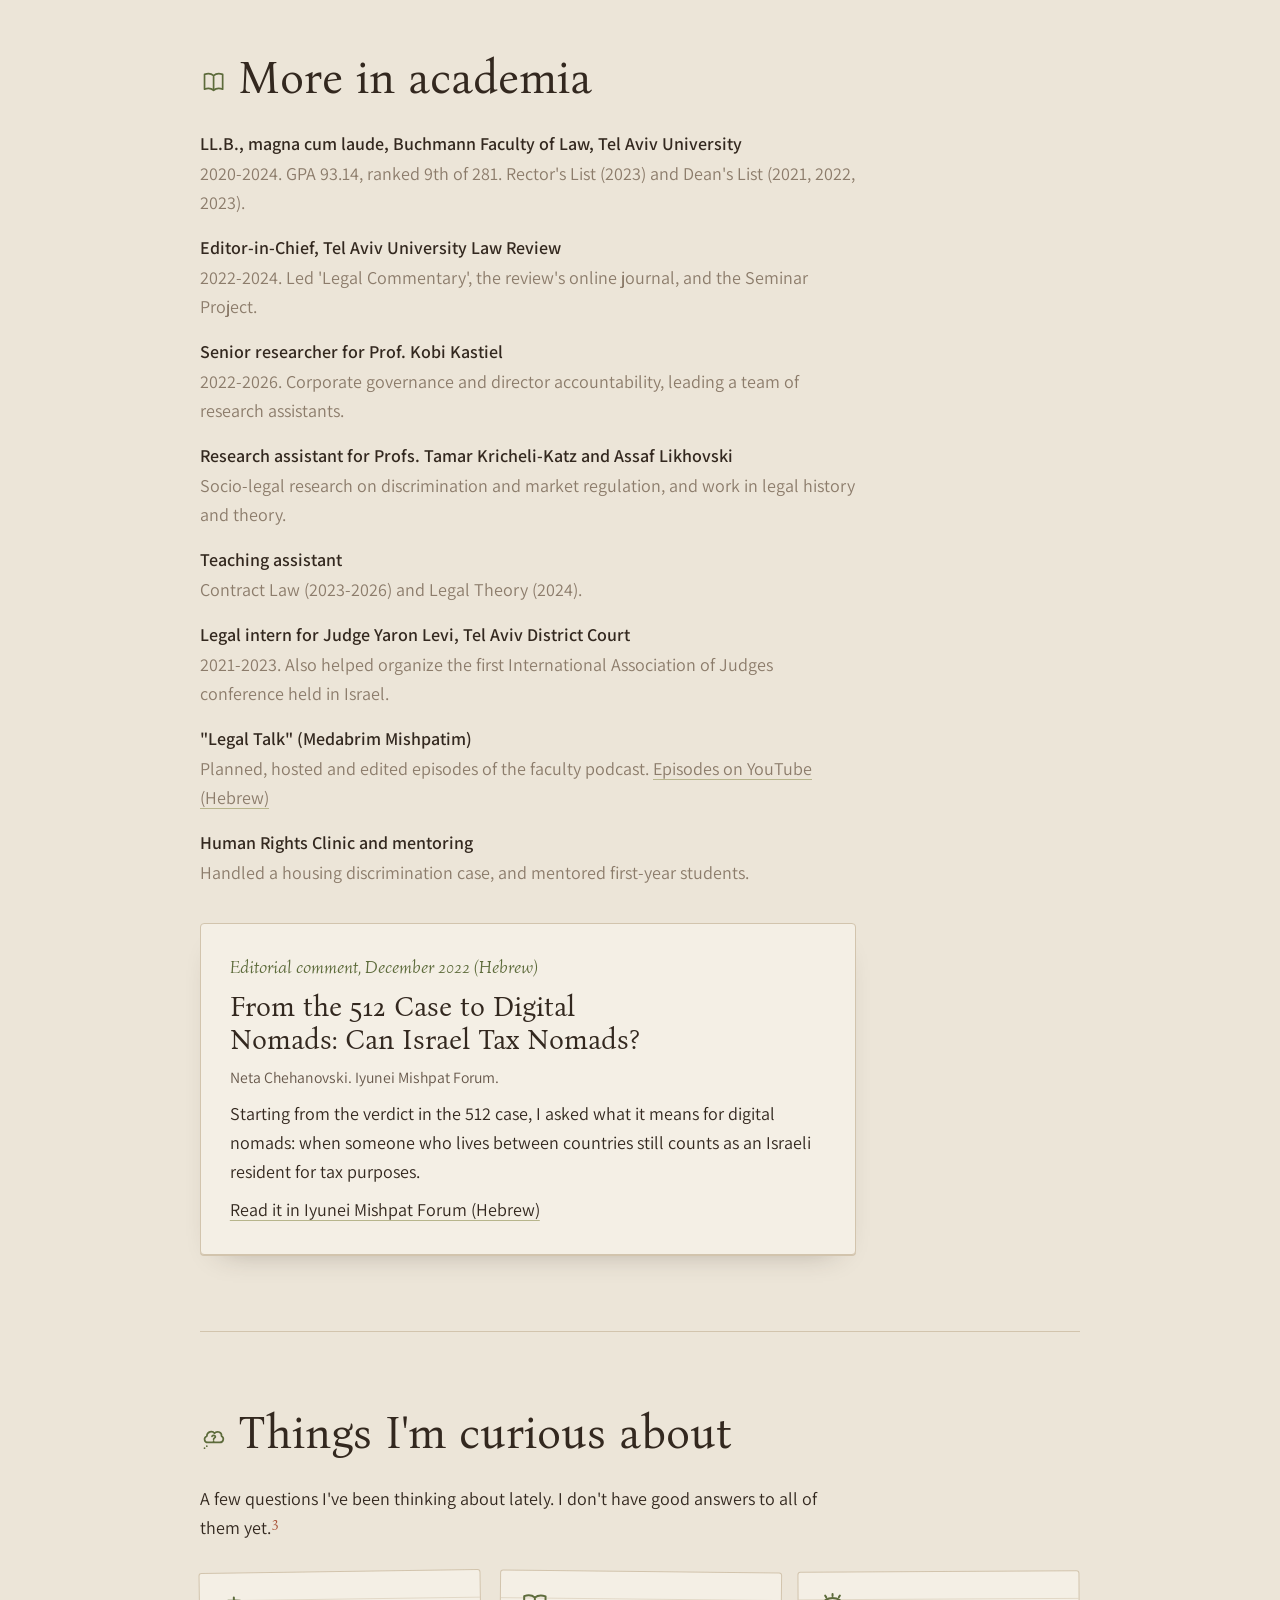
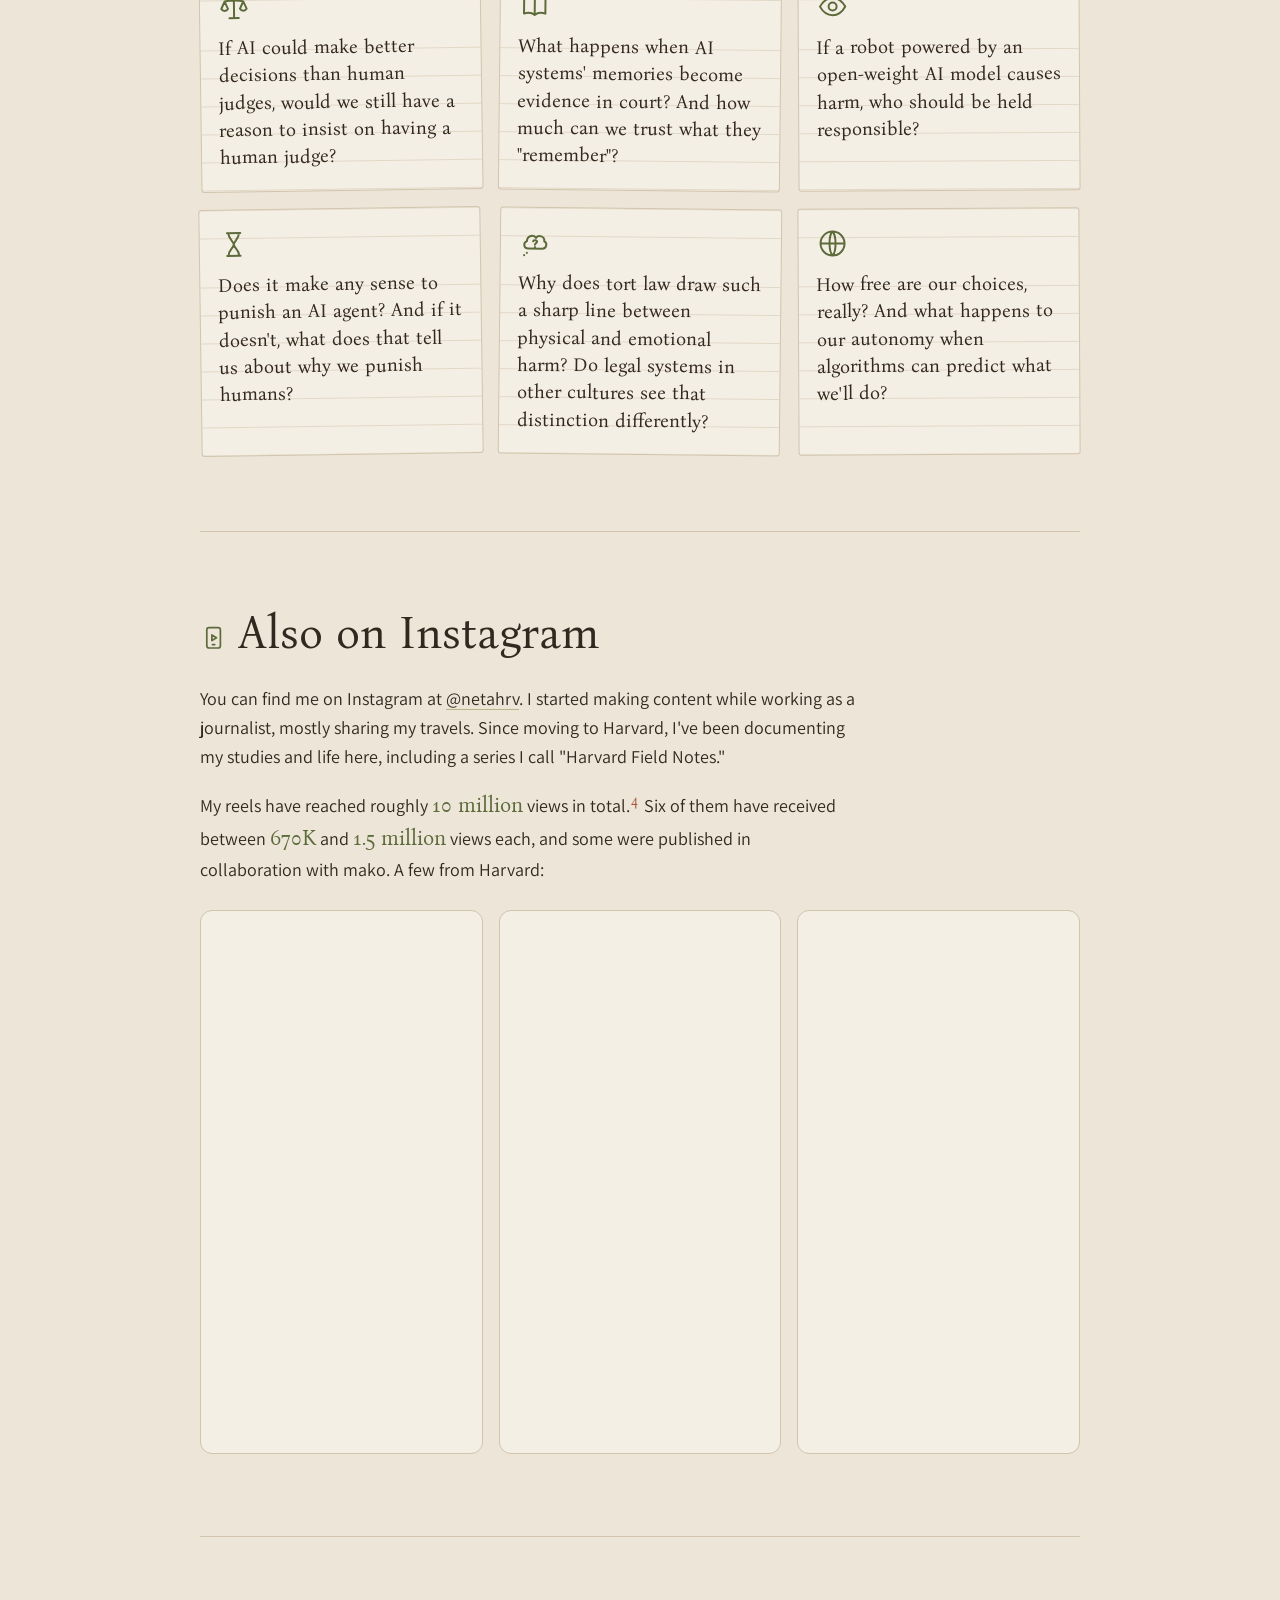
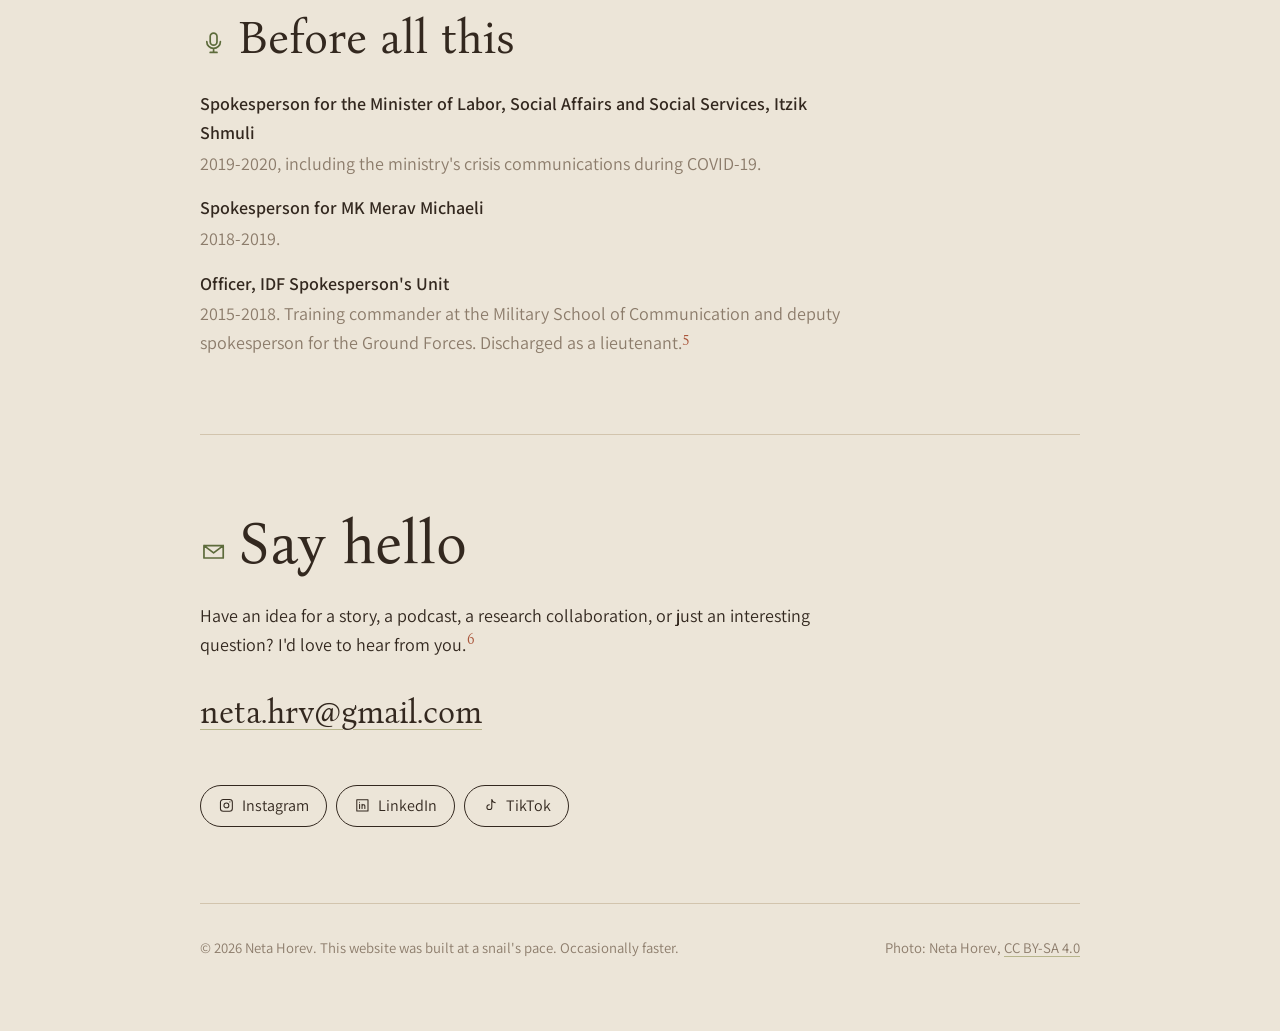
==== commit 2c9b1cf8: "Mobile: vertical winding trail with a snail that crawls down it as you scroll Co-Authored-By: Claude" ====
--- a/en/index.html
+++ b/en/index.html
@@ -82,6 +82,8 @@
 
     <figure class="cover"><img src="/assets/cover.jpg" width="1200" height="560" alt="Neta working on a laptop by a huge window overlooking the city" fetchpriority="high"></figure>
 
+    <figure class="cover"><img src="/assets/cover.jpg" width="1200" height="560" alt="Neta working on a laptop by a huge window overlooking the city" fetchpriority="high"></figure>
+
     <section class="hero" id="top" aria-labelledby="name">
       <div>
         <h1 class="hero__name" id="name"><span class="w">Neta</span> <span class="w">Horev</span><span class="hero__aka">(formerly Chehanovski)</span></h1>
@@ -96,13 +98,21 @@
     </section>
 
     <nav class="path" aria-label="The trail through this page">
-      <svg class="path__svg" viewBox="0 0 1000 170" preserveAspectRatio="none" aria-hidden="true">
+      <svg class="path__svg path__svg--d" viewBox="0 0 1000 170" preserveAspectRatio="none" aria-hidden="true">
         <defs>
           <mask id="trail-mask" maskUnits="userSpaceOnUse" x="-20" y="-20" width="1040" height="210">
             <path class="path__reveal" pathLength="1" d="M20 104C70 104 95 70 140 70S250 118 300 118 410 62 460 62 570 118 620 118 730 62 780 62 890 104 930 104" fill="none" stroke="#fff" stroke-width="16"/>
           </mask>
         </defs>
-        <path class="path__line" mask="url(#trail-mask)" d="M20 104C70 104 95 70 140 70S250 118 300 118 410 62 460 62 570 118 620 118 730 62 780 62 890 104 930 104"/>
+        <path class="path__line path__line--d" mask="url(#trail-mask)" d="M20 104C70 104 95 70 140 70S250 118 300 118 410 62 460 62 570 118 620 118 730 62 780 62 890 104 930 104"/>
+      </svg>
+      <svg class="path__svg path__svg--m" viewBox="0 0 1000 1000" preserveAspectRatio="none" aria-hidden="true">
+        <defs>
+          <mask id="trail-mask-m" maskUnits="userSpaceOnUse" x="-20" y="-20" width="1040" height="1040">
+            <path class="path__reveal" pathLength="1" d="M500 0C430 20 260 20 260 70S740 180 740 240 260 350 260 410 740 520 740 580 260 690 260 750 740 860 740 920" fill="none" stroke="#fff" stroke-width="40"/>
+          </mask>
+        </defs>
+        <path class="path__line path__line--m" mask="url(#trail-mask-m)" d="M500 0C430 20 260 20 260 70S740 180 740 240 260 350 260 410 740 520 740 580 260 690 260 750 740 860 740 920"/>
       </svg>
       <div class="path__snail-wrap">
         <button class="snail" type="button" aria-label="The snail. Click to hear what it has to say">
@@ -110,12 +120,12 @@
         </button>
       </div>
       <ol>
-        <li style="--x:14%;--y:70px;--i:0" data-px="140" data-py="70"><a href="#about"><span class="path__pin"></span><svg class="path__icon" aria-hidden="true"><use href="#i-sprout"/></svg><span class="path__title">About</span><span class="path__sub">The short version</span></a></li>
-        <li style="--x:30%;--y:118px;--i:1" data-px="300" data-py="118"><a href="#now"><span class="path__pin"></span><svg class="path__icon" aria-hidden="true"><use href="#i-cup"/></svg><span class="path__title">Now</span><span class="path__sub">What I'm up to</span></a></li>
-        <li style="--x:46%;--y:62px;--i:2" data-px="460" data-py="62"><a href="#research"><span class="path__pin"></span><svg class="path__icon" aria-hidden="true"><use href="#i-scales"/></svg><span class="path__title">AI and law</span><span class="path__sub">What I research at Harvard</span></a></li>
-        <li style="--x:62%;--y:118px;--i:3" data-px="620" data-py="118"><a href="#journalism"><span class="path__pin"></span><svg class="path__icon" aria-hidden="true"><use href="#i-pen"/></svg><span class="path__title">Journalism</span><span class="path__sub">Stories and what happened next</span></a></li>
-        <li style="--x:78%;--y:62px;--i:4" data-px="780" data-py="62"><a href="#curiosities"><span class="path__pin"></span><svg class="path__icon" aria-hidden="true"><use href="#i-cloud"/></svg><span class="path__title">Curiosities</span><span class="path__sub">What I'm curious about</span></a></li>
-        <li style="--x:93%;--y:104px;--i:5" data-px="930" data-py="104"><a href="#contact"><span class="path__pin"></span><svg class="path__icon" aria-hidden="true"><use href="#i-mail"/></svg><span class="path__title">Contact</span><span class="path__sub">Just send me an email</span></a></li>
+        <li style="--x:14%;--y:70px;--mx:26.0%;--my:7.0%;--i:0" data-px="140" data-py="70" data-mx="260" data-my="70"><a href="#about"><span class="path__pin"></span><svg class="path__icon" aria-hidden="true"><use href="#i-sprout"/></svg><span class="path__title">About</span><span class="path__sub">The short version</span></a></li>
+        <li style="--x:30%;--y:118px;--mx:74.0%;--my:24.0%;--i:1" data-px="300" data-py="118" data-mx="740" data-my="240"><a href="#now"><span class="path__pin"></span><svg class="path__icon" aria-hidden="true"><use href="#i-cup"/></svg><span class="path__title">Now</span><span class="path__sub">What I'm up to</span></a></li>
+        <li style="--x:46%;--y:62px;--mx:26.0%;--my:41.0%;--i:2" data-px="460" data-py="62" data-mx="260" data-my="410"><a href="#research"><span class="path__pin"></span><svg class="path__icon" aria-hidden="true"><use href="#i-scales"/></svg><span class="path__title">AI and law</span><span class="path__sub">What I research at Harvard</span></a></li>
+        <li style="--x:62%;--y:118px;--mx:74.0%;--my:58.0%;--i:3" data-px="620" data-py="118" data-mx="740" data-my="580"><a href="#journalism"><span class="path__pin"></span><svg class="path__icon" aria-hidden="true"><use href="#i-pen"/></svg><span class="path__title">Journalism</span><span class="path__sub">Stories and what happened next</span></a></li>
+        <li style="--x:78%;--y:62px;--mx:26.0%;--my:75.0%;--i:4" data-px="780" data-py="62" data-mx="260" data-my="750"><a href="#curiosities"><span class="path__pin"></span><svg class="path__icon" aria-hidden="true"><use href="#i-cloud"/></svg><span class="path__title">Curiosities</span><span class="path__sub">What I'm curious about</span></a></li>
+        <li style="--x:93%;--y:104px;--mx:74.0%;--my:92.0%;--i:5" data-px="930" data-py="104" data-mx="740" data-my="920"><a href="#contact"><span class="path__pin"></span><svg class="path__icon" aria-hidden="true"><use href="#i-mail"/></svg><span class="path__title">Contact</span><span class="path__sub">Just send me an email</span></a></li>
       </ol>
     </nav>
 
--- a/assets/style.css
+++ b/assets/style.css
@@ -361,3 +361,22 @@
           mask-image: linear-gradient(to bottom, transparent 0, #000 12%, #000 55%, transparent 100%); }
 @media (max-width: 640px) { .cover img { height: 22rem; aspect-ratio: auto; object-position: 22% 70%; } }
 .cover + .hero { margin-top: clamp(-7rem, -9vw, -3rem); position: relative; padding-top: 0; }
+/* the trail on phones: a vertical winding path the snail walks down */
+@media (min-width: 900px) { .path__svg--m { display: none !important; } }
+@media (max-width: 899px) {
+  .path { height: 34rem; margin-block: 1.5rem 3rem; }
+  .path__svg--m { display: block; position: absolute; inset: 0; width: 100%; height: 100%; overflow: visible; }
+  [dir="rtl"] .path__svg--m { transform: scaleX(-1); }
+  .path__line { fill: none; stroke: var(--olive-soft); stroke-width: 1.6; stroke-dasharray: 5 7; stroke-linecap: round; vector-effect: non-scaling-stroke; }
+  .path ol { display: block; position: absolute; inset: 0; }
+  .path li { position: absolute; inset-inline-start: var(--mx); top: calc(var(--my) - 7px); transform: translateX(-50%); width: 9.5rem; }
+  [dir="rtl"] .path li { transform: translateX(50%); }
+  .path a { border: 0; padding: 0.2rem 0.4rem; text-align: center; justify-items: center; background: none; border-radius: 10px; height: auto; }
+  .path a:hover { background: none; }
+  .path__pin { display: block; width: 14px; height: 14px; border-radius: 50%; border: 1.6px solid var(--olive); background: var(--paper); margin-bottom: 0.3rem; }
+  .path__icon { display: none; }
+  .path__title { font-size: 1.15rem; }
+  .path__sub { font-size: 0.85rem; }
+  .path__snail-wrap { display: block; position: absolute; width: 42px; left: 0; top: 0; z-index: 2; will-change: transform; }
+  .path__snail-wrap .snail { width: 42px; }
+}
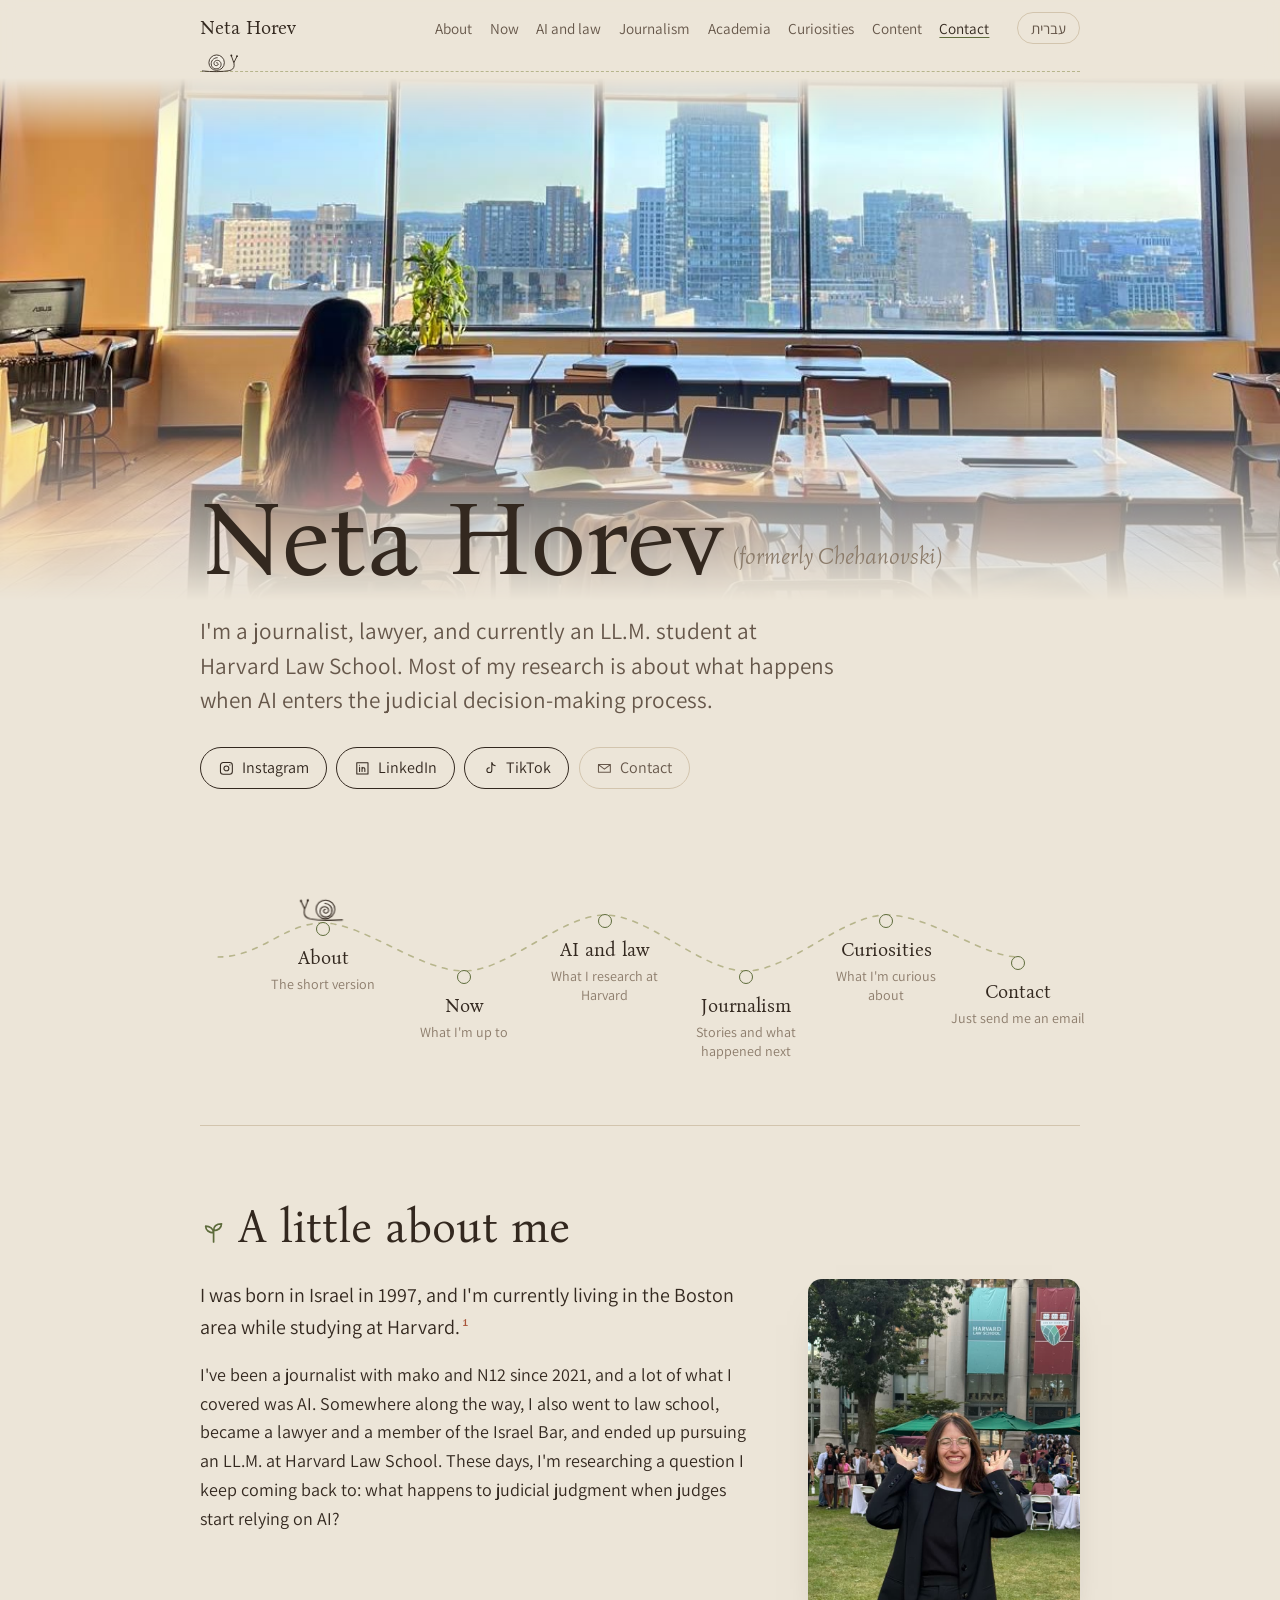
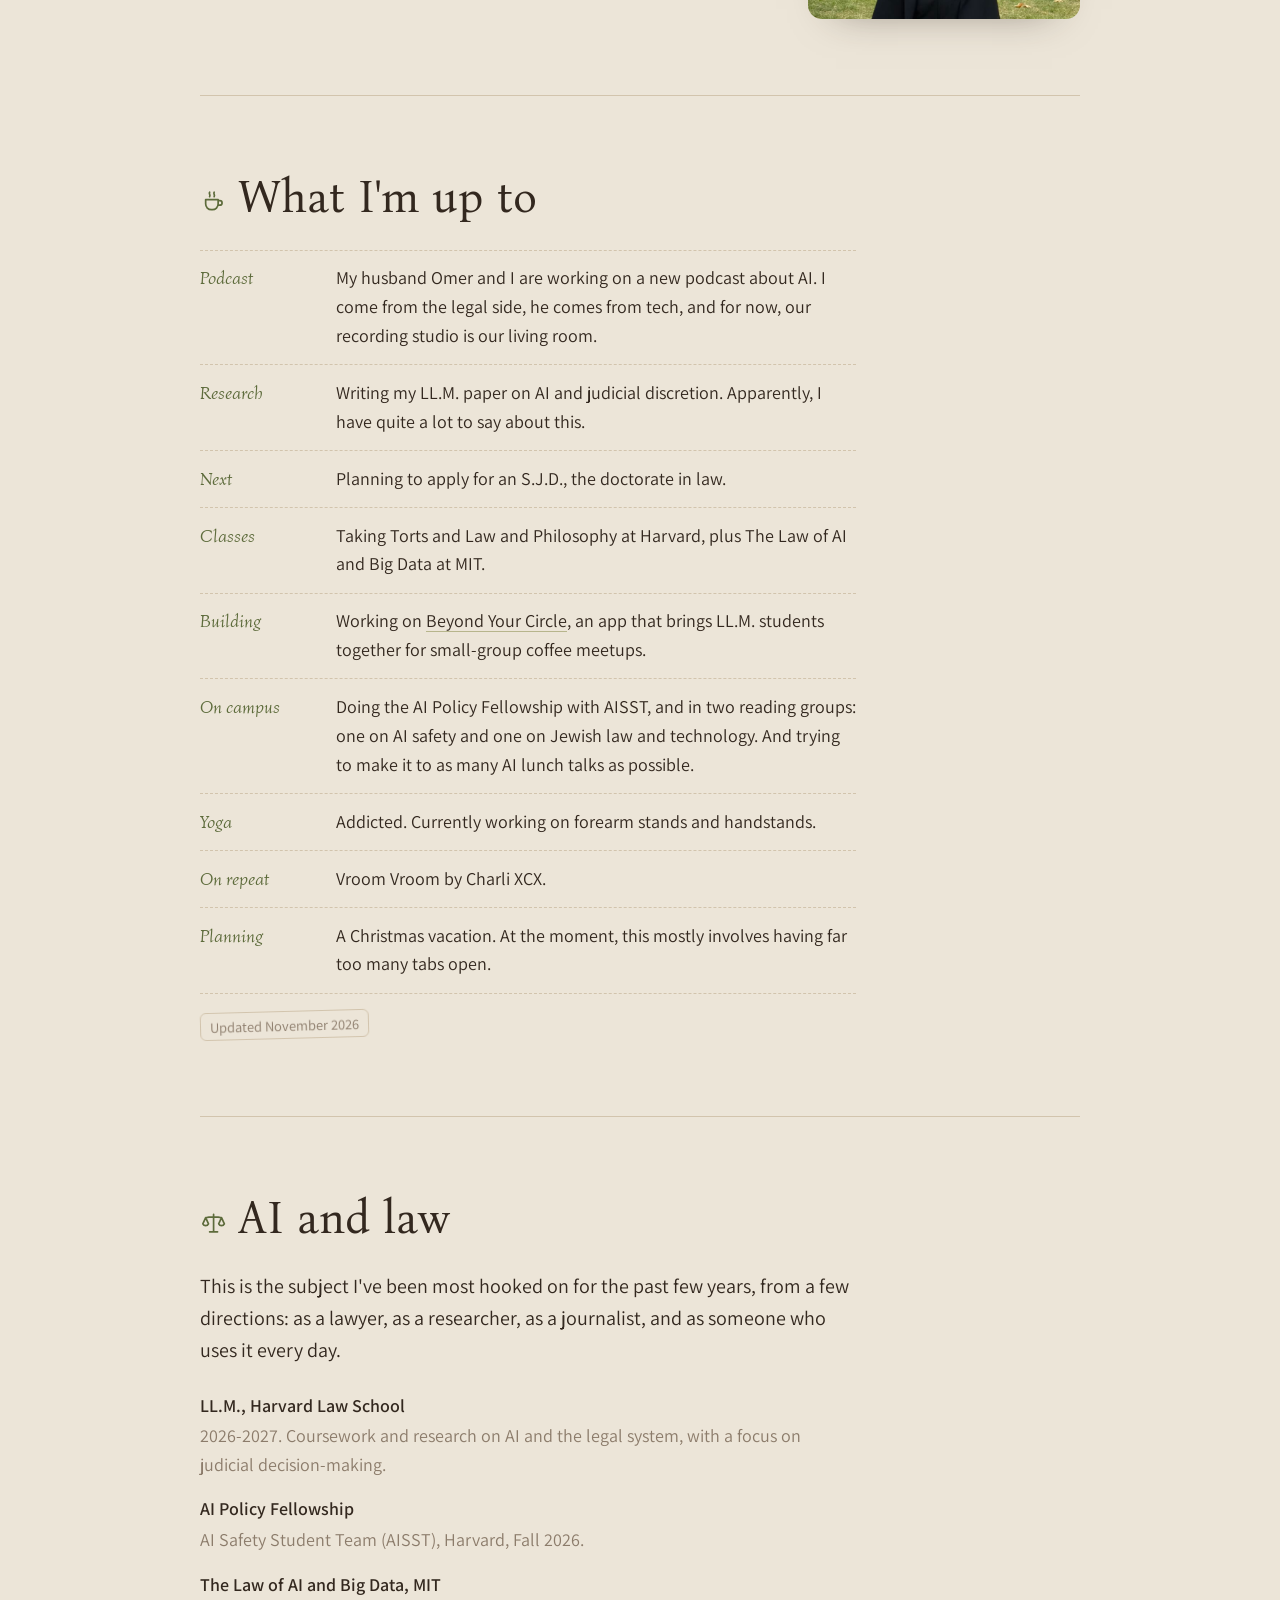
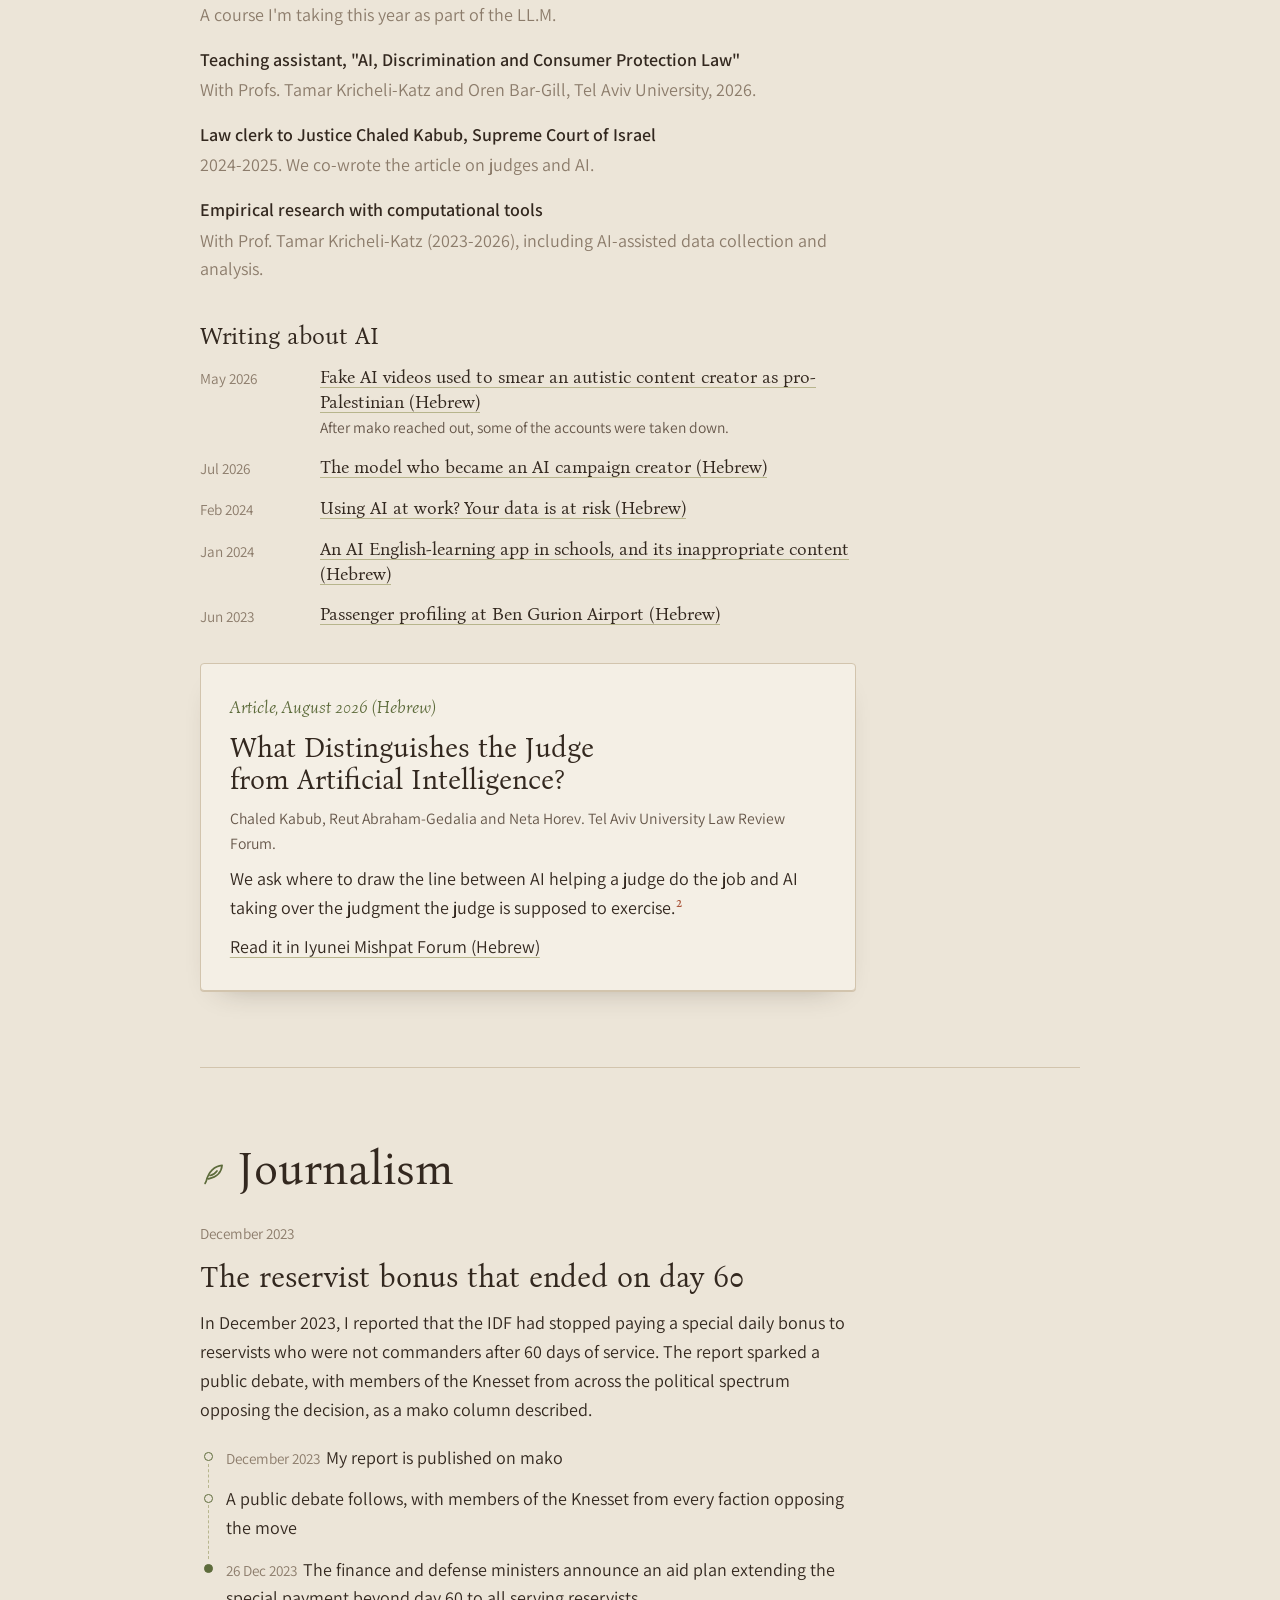
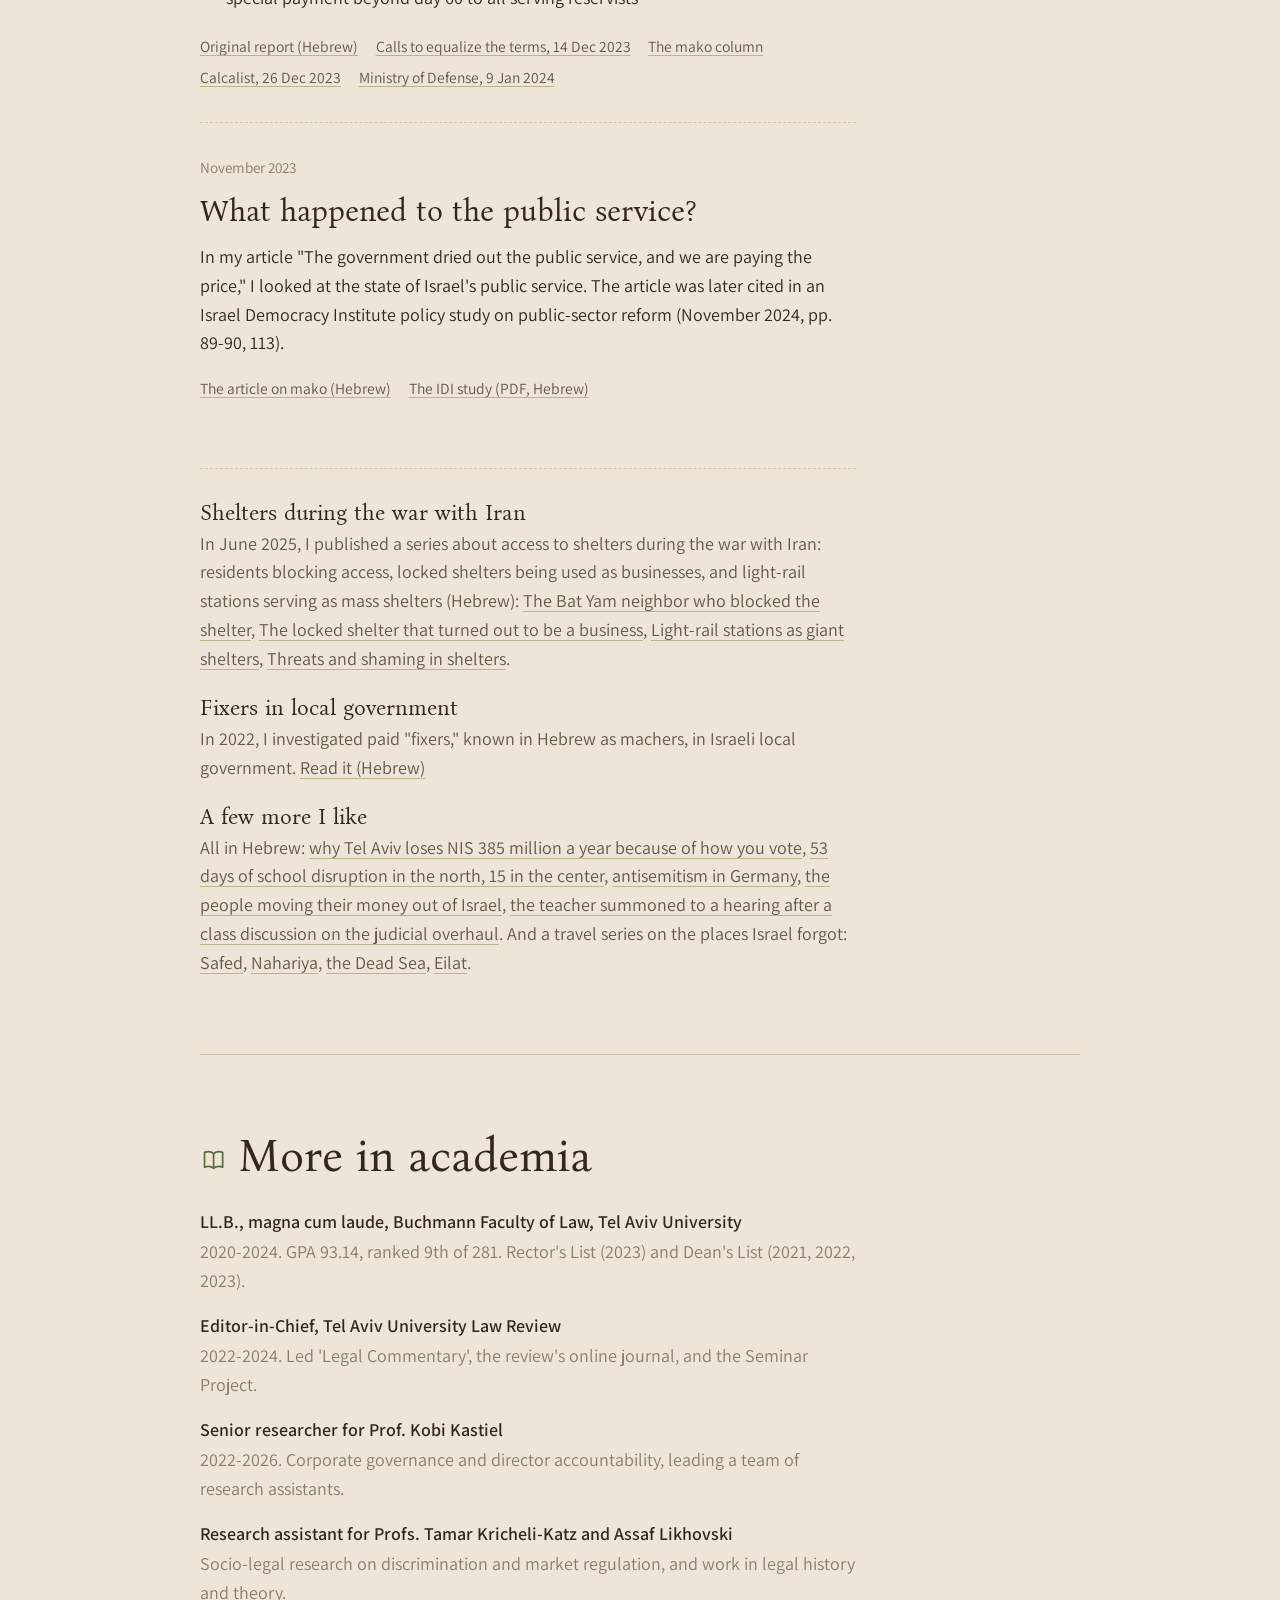
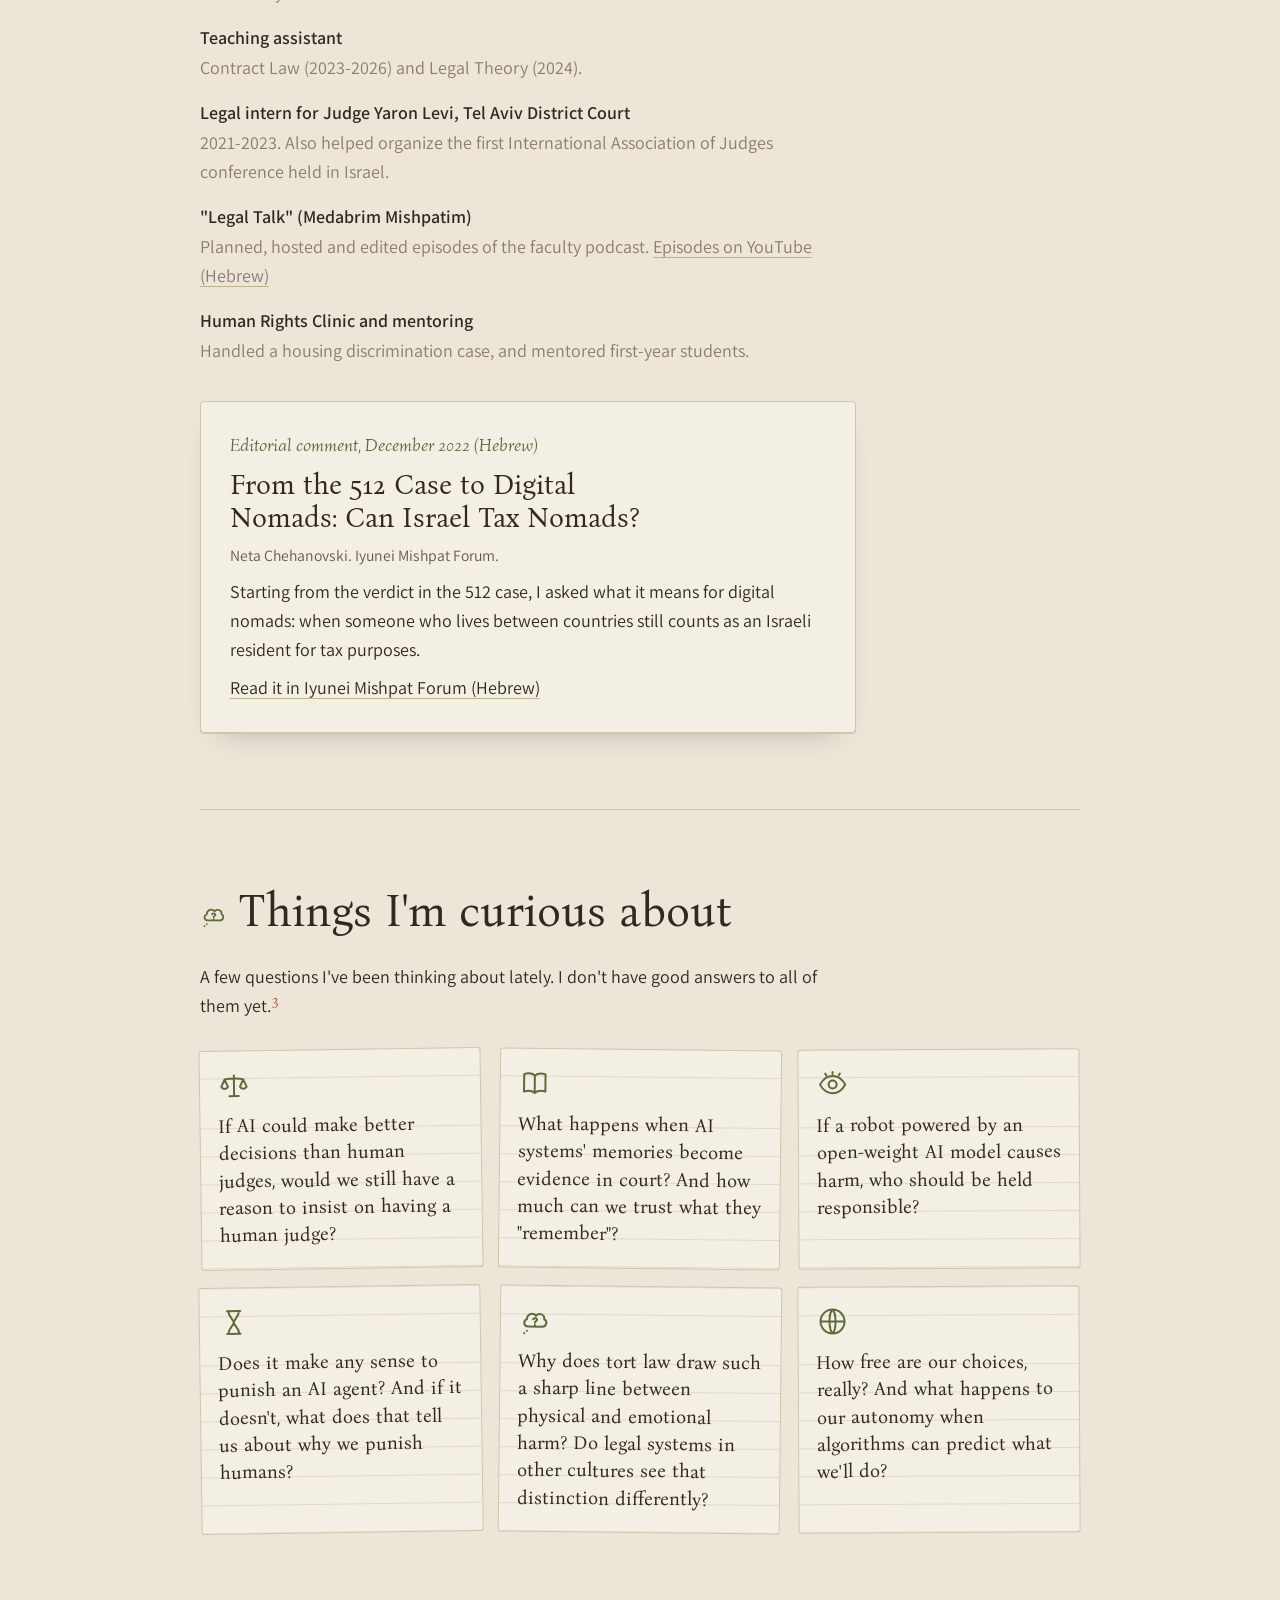
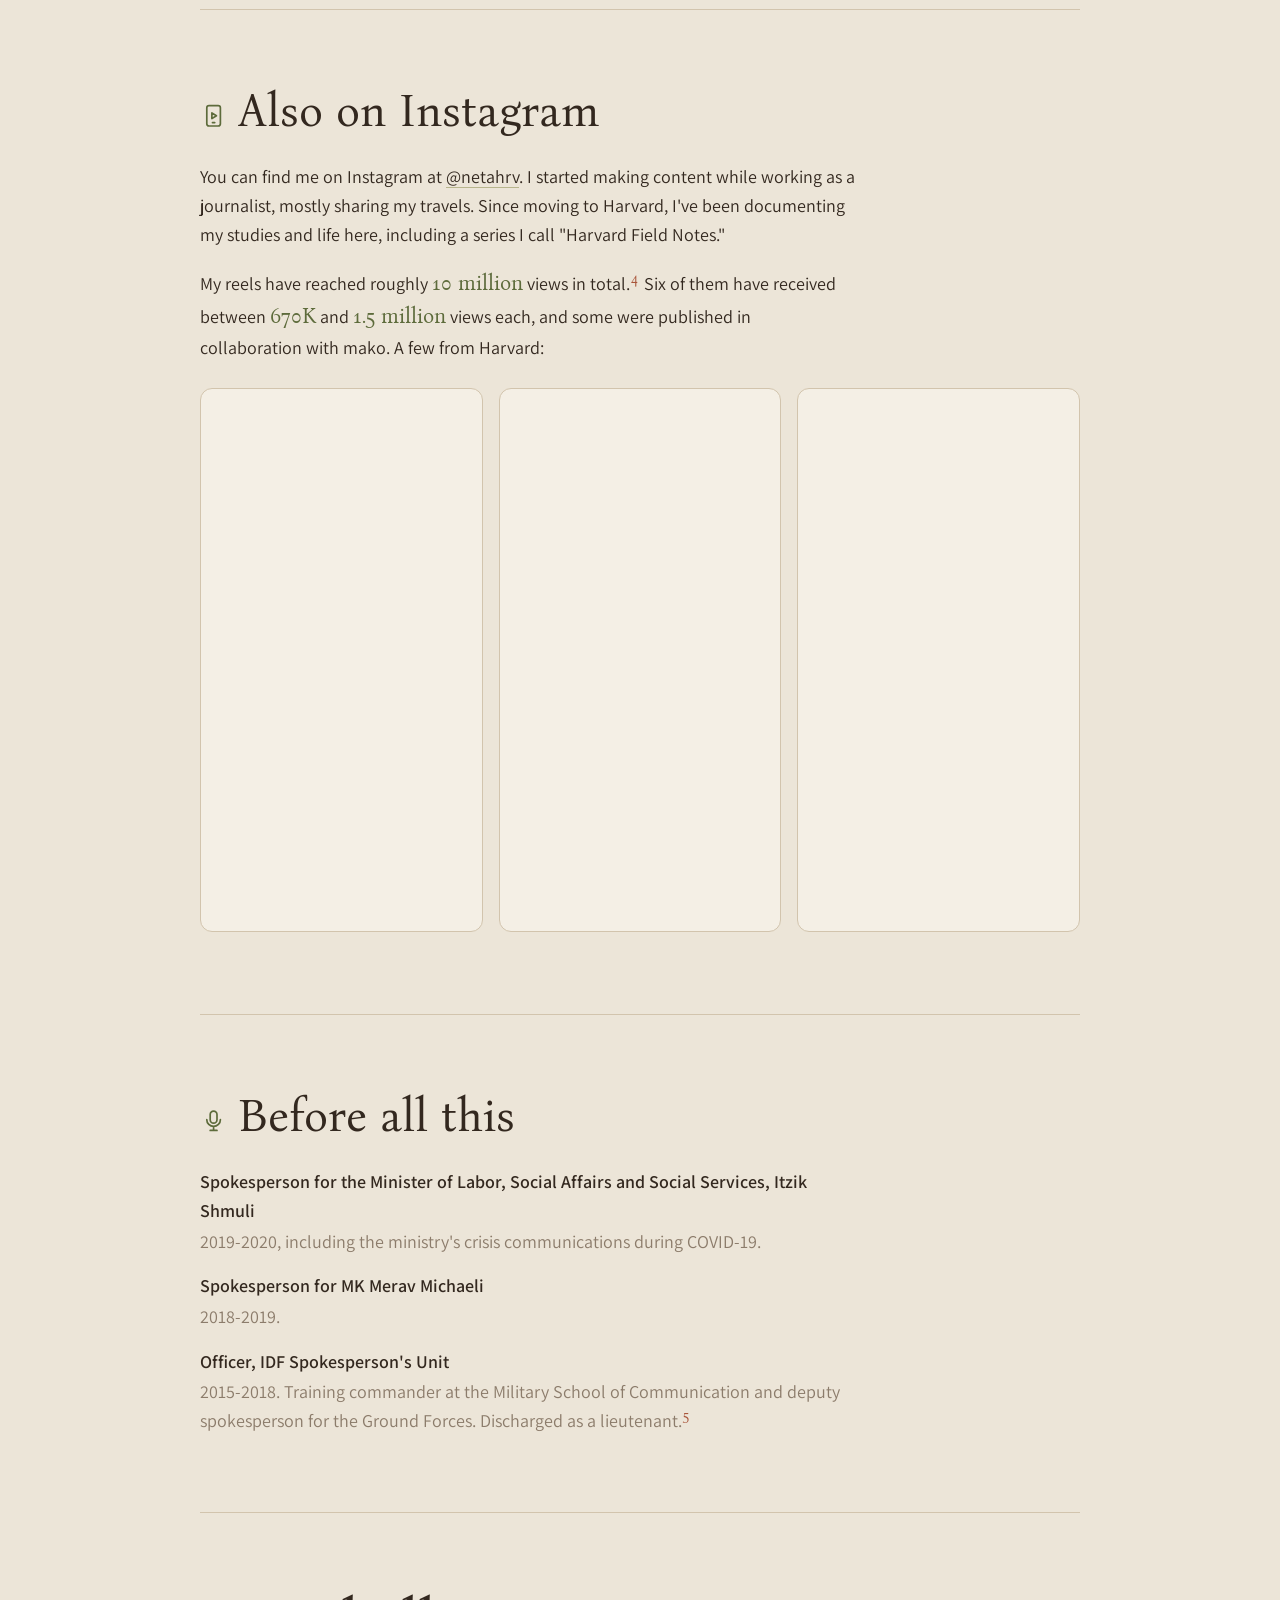
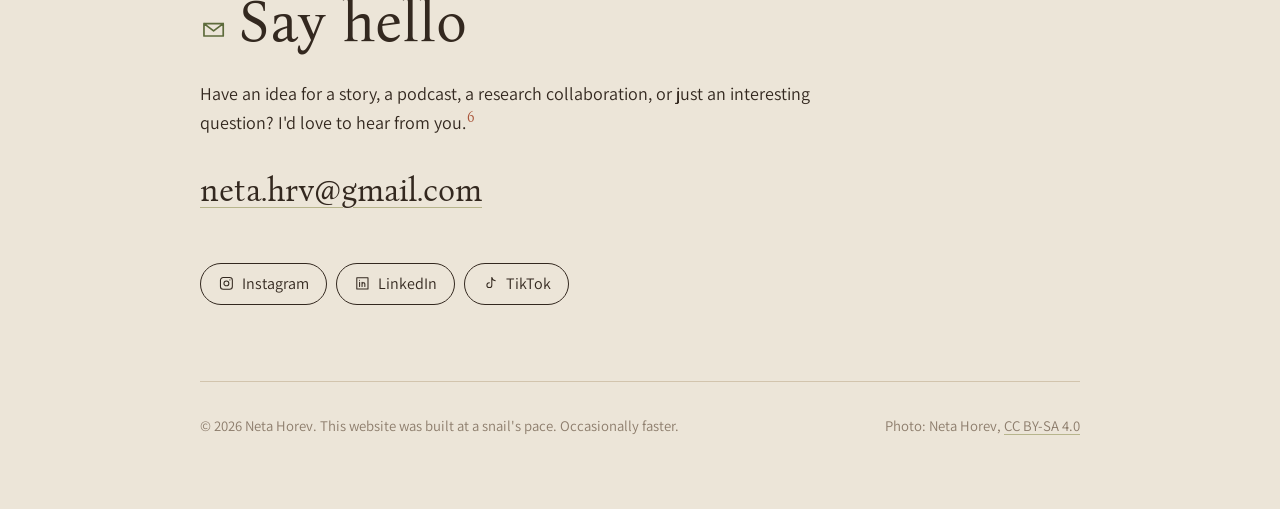
==== commit 71a2da72: "Fix duplicated cover photo Co-Authored-By: Claude Opus 5.5 <noreply@anthropic.com>" ====
--- a/en/index.html
+++ b/en/index.html
@@ -82,8 +82,6 @@
 
     <figure class="cover"><img src="/assets/cover.jpg" width="1200" height="560" alt="Neta working on a laptop by a huge window overlooking the city" fetchpriority="high"></figure>
 
-    <figure class="cover"><img src="/assets/cover.jpg" width="1200" height="560" alt="Neta working on a laptop by a huge window overlooking the city" fetchpriority="high"></figure>
-
     <section class="hero" id="top" aria-labelledby="name">
       <div>
         <h1 class="hero__name" id="name"><span class="w">Neta</span> <span class="w">Horev</span><span class="hero__aka">(formerly Chehanovski)</span></h1>
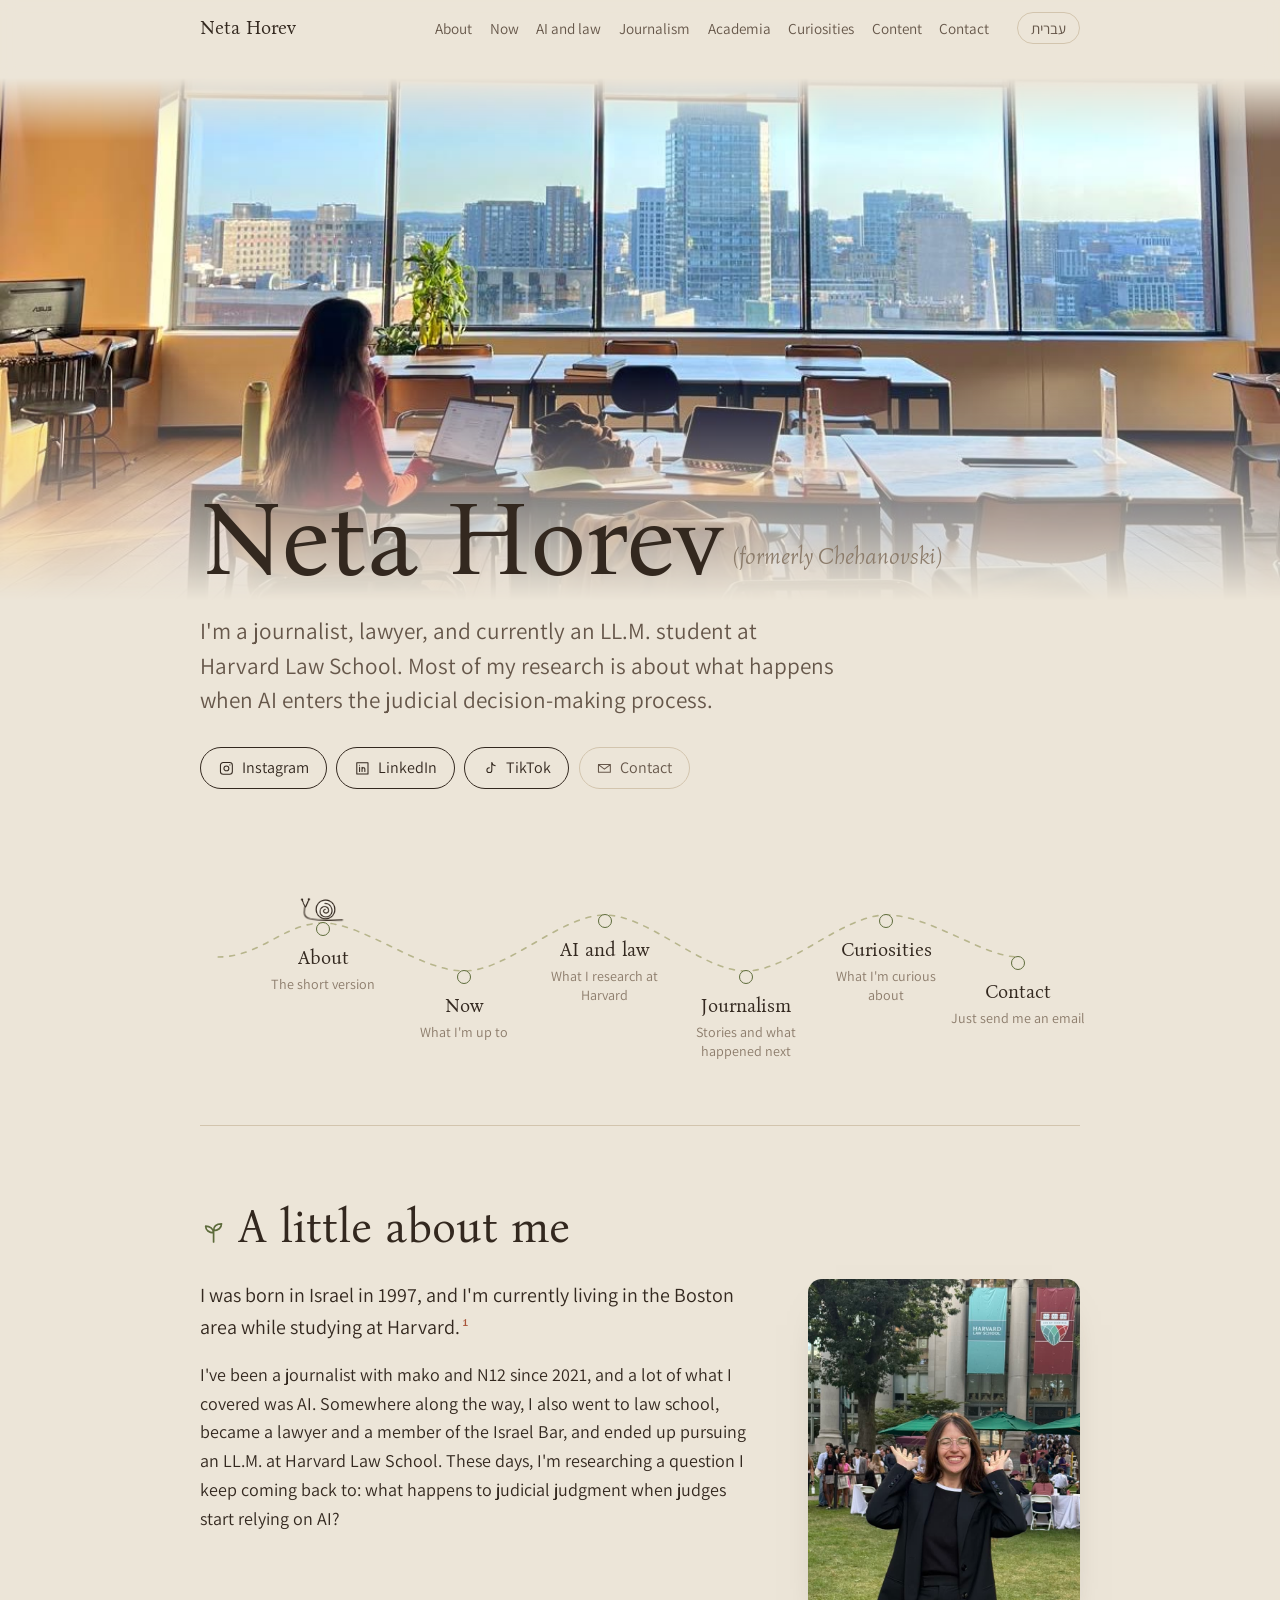
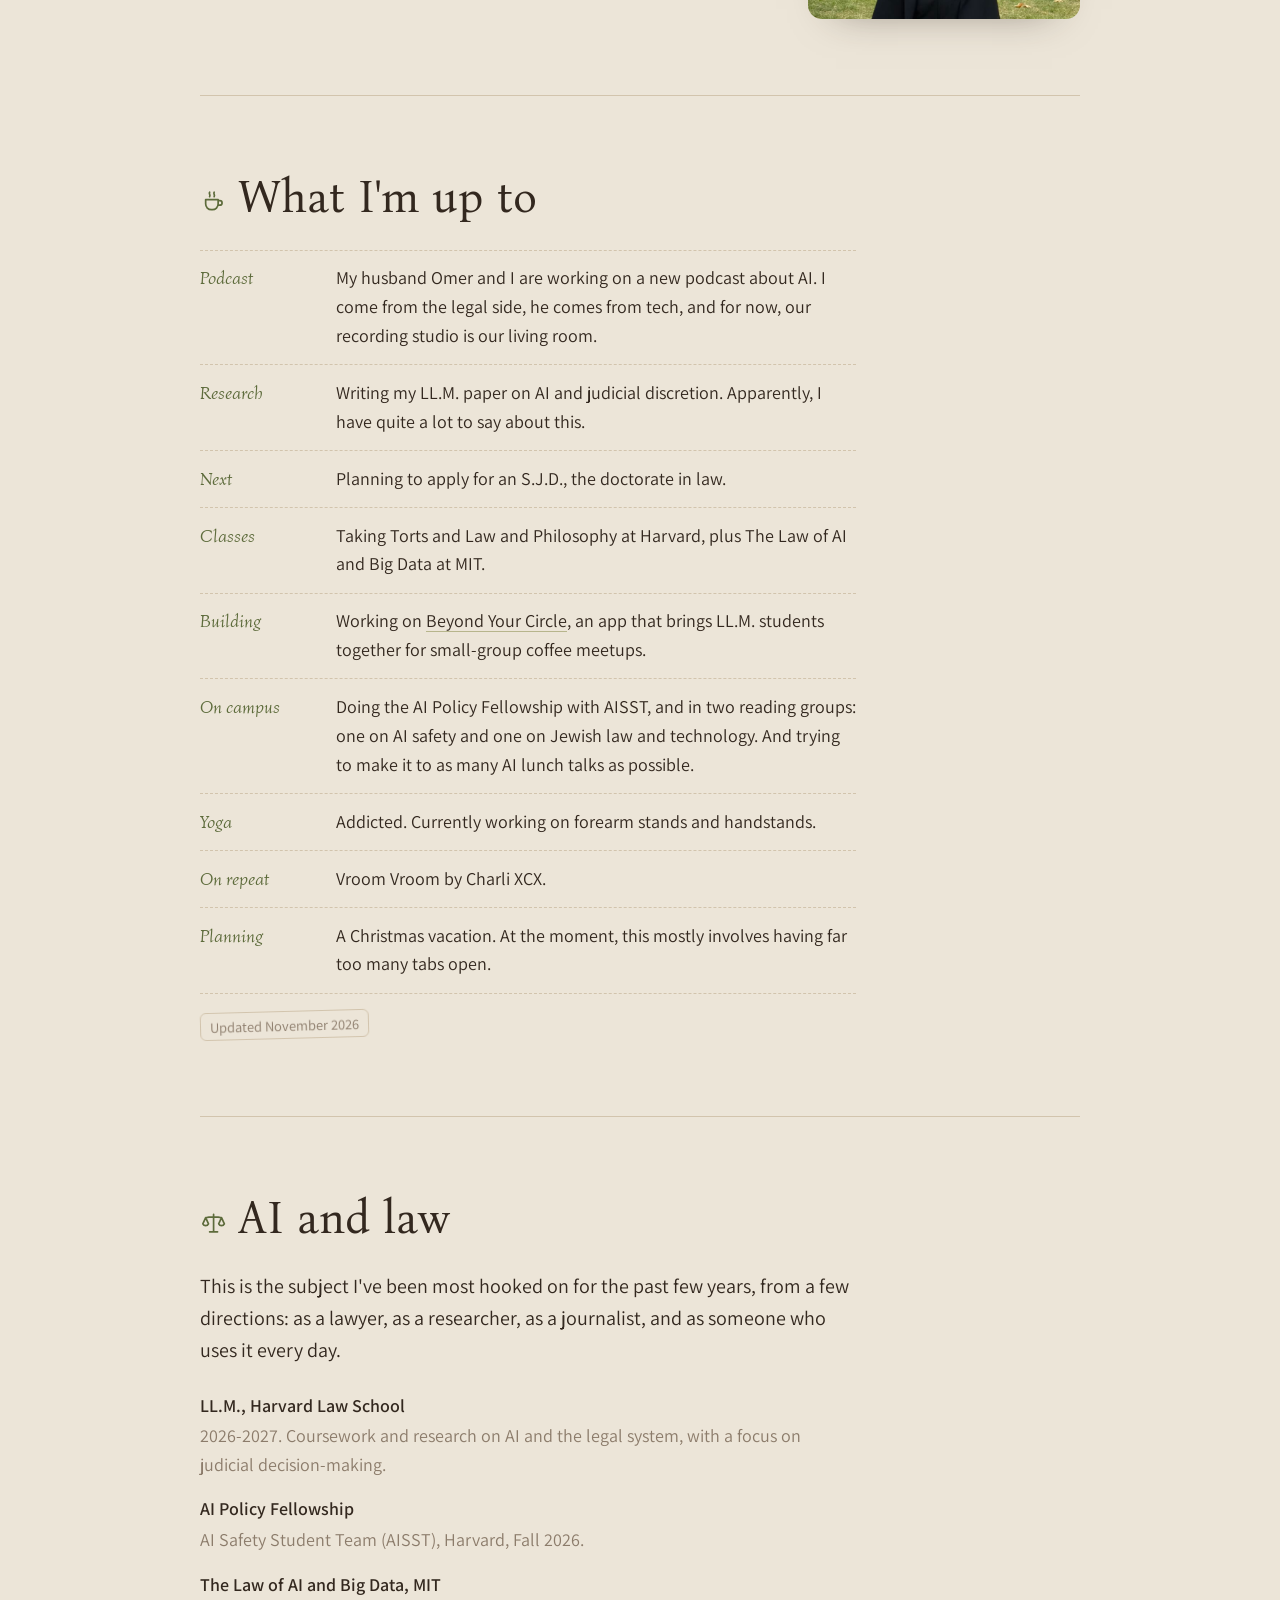
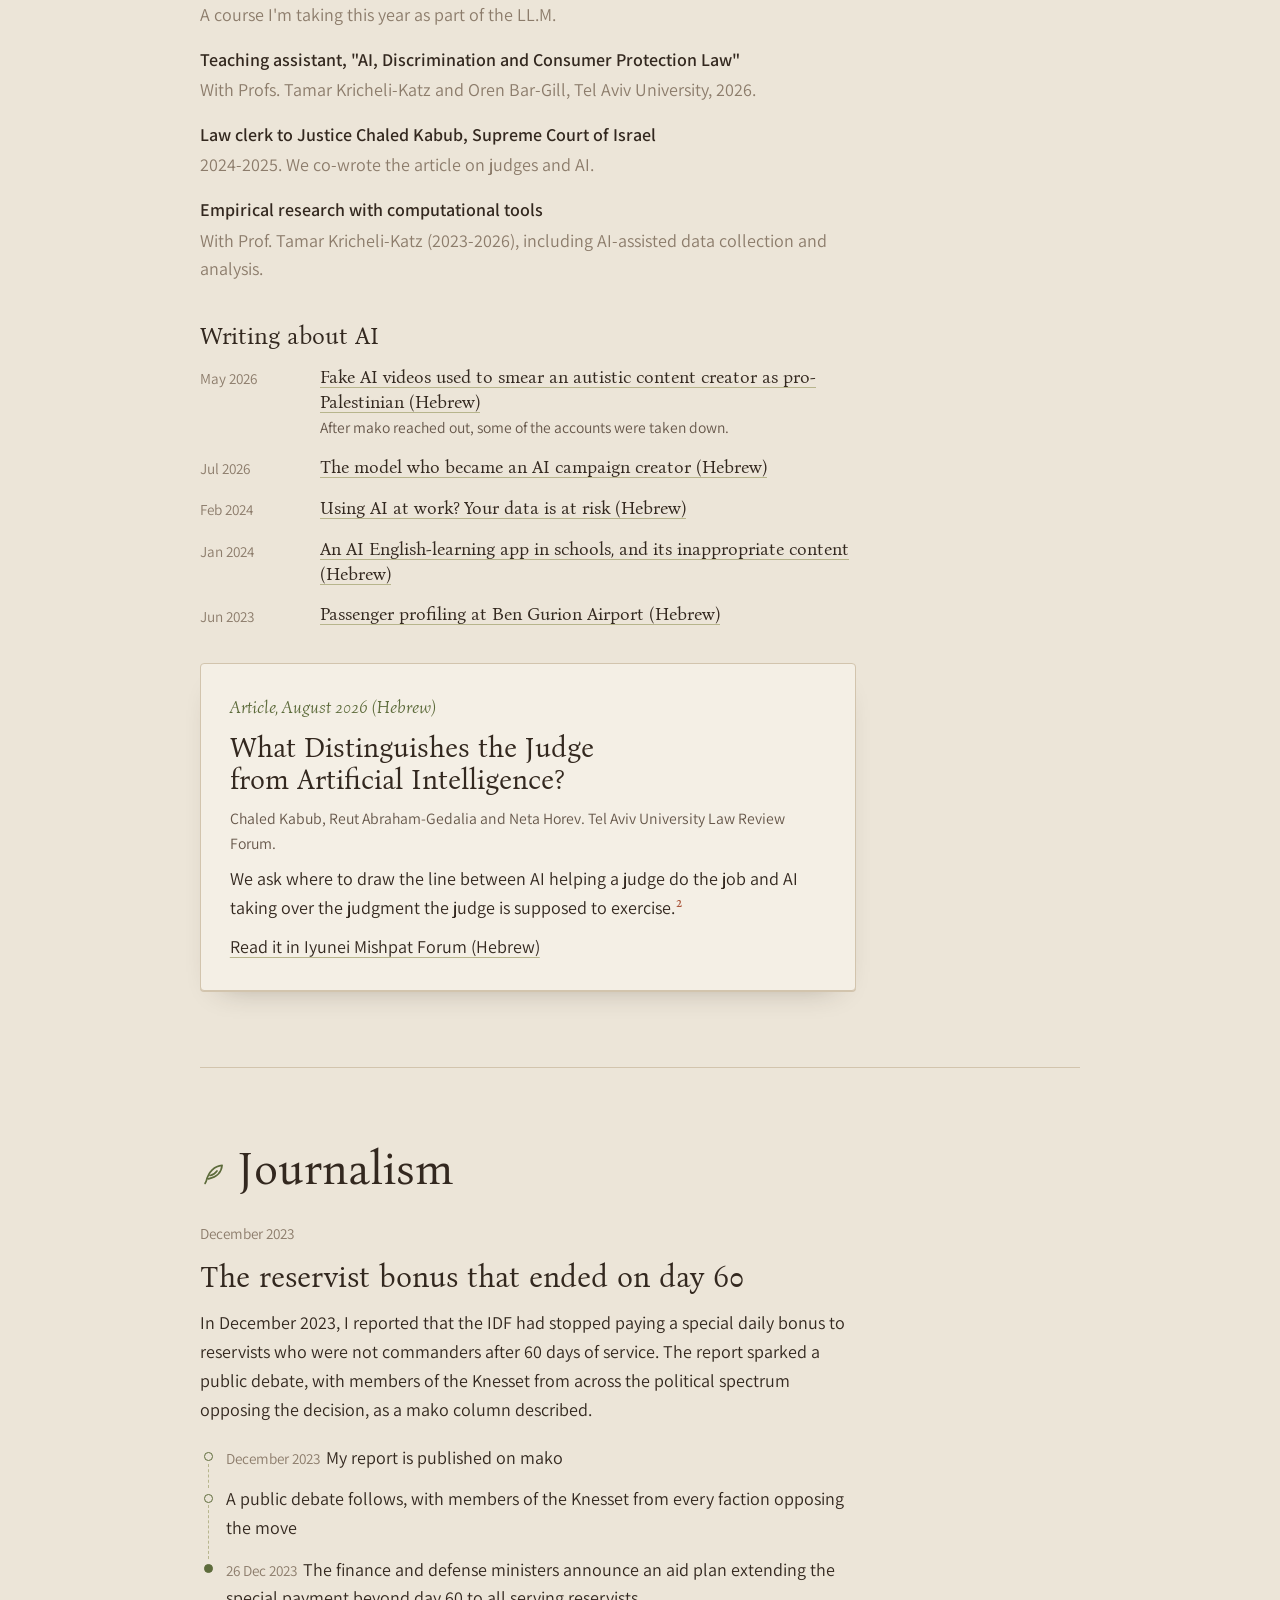
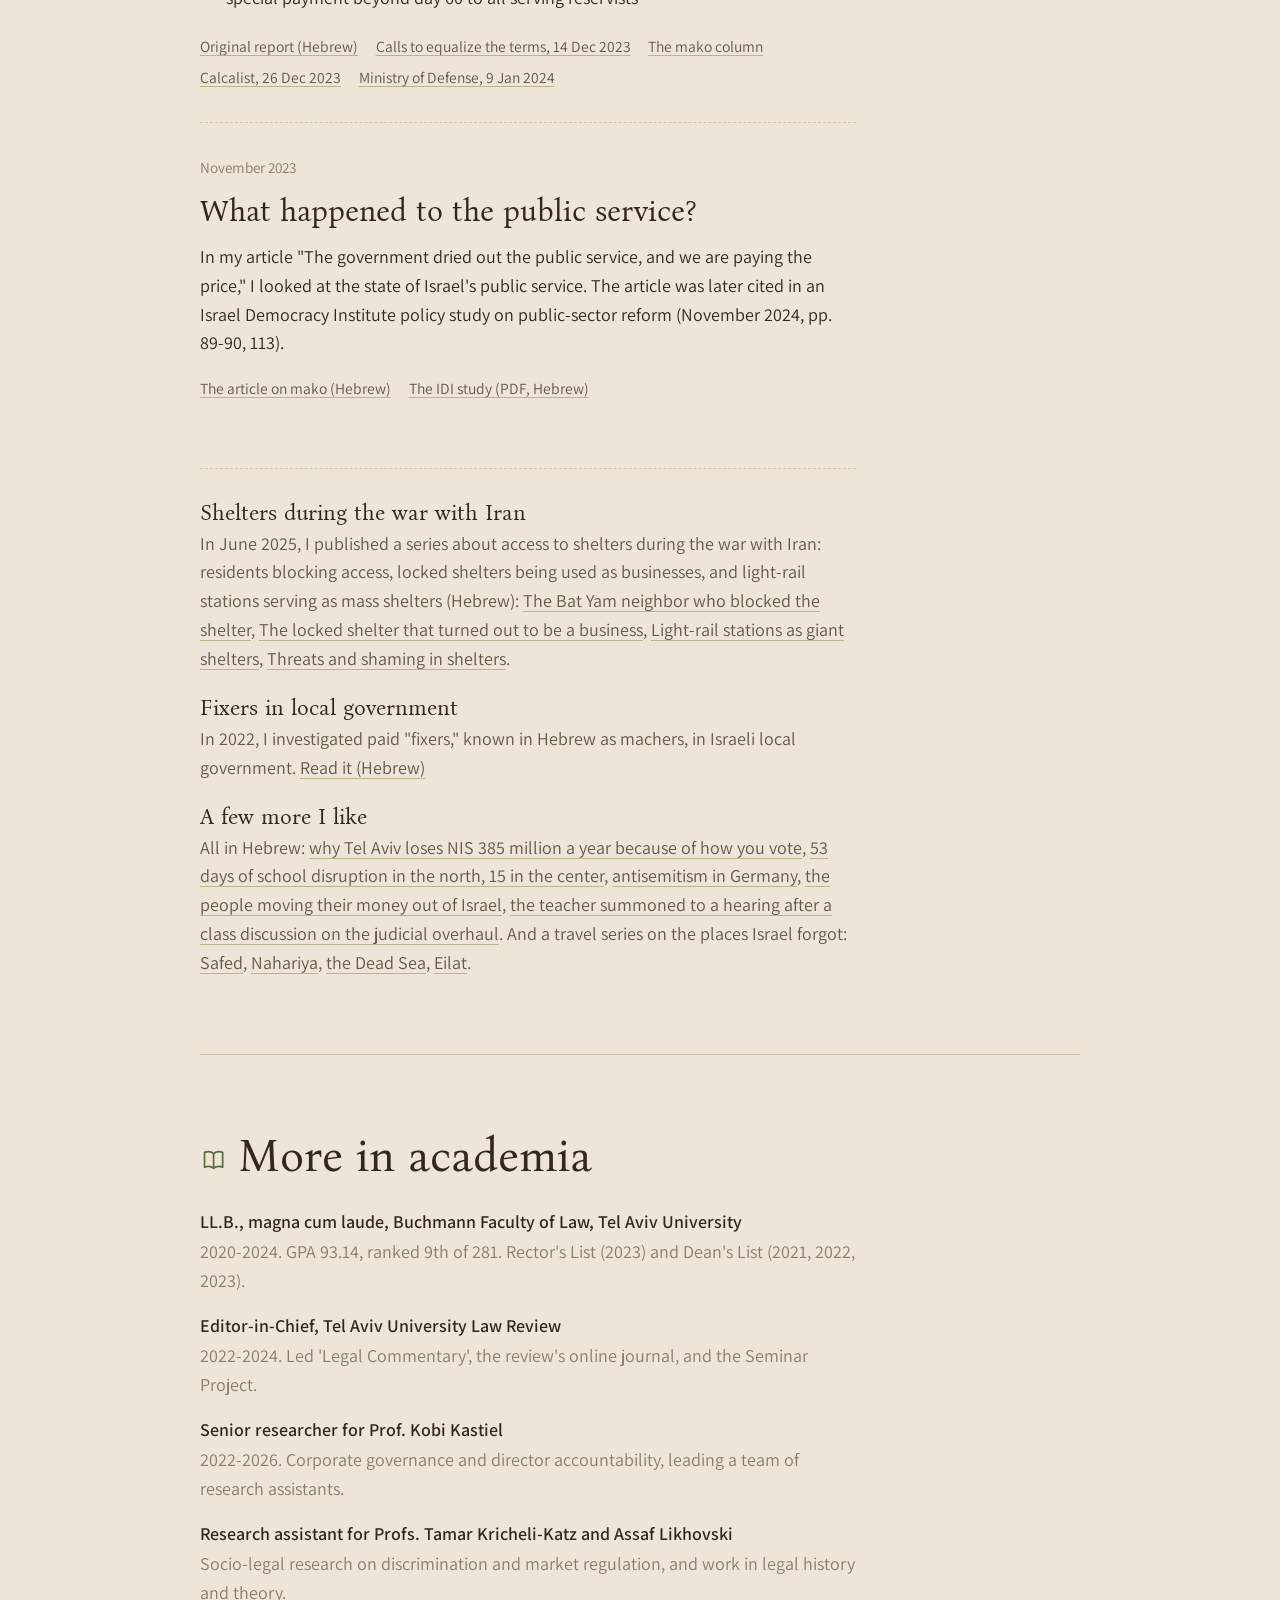
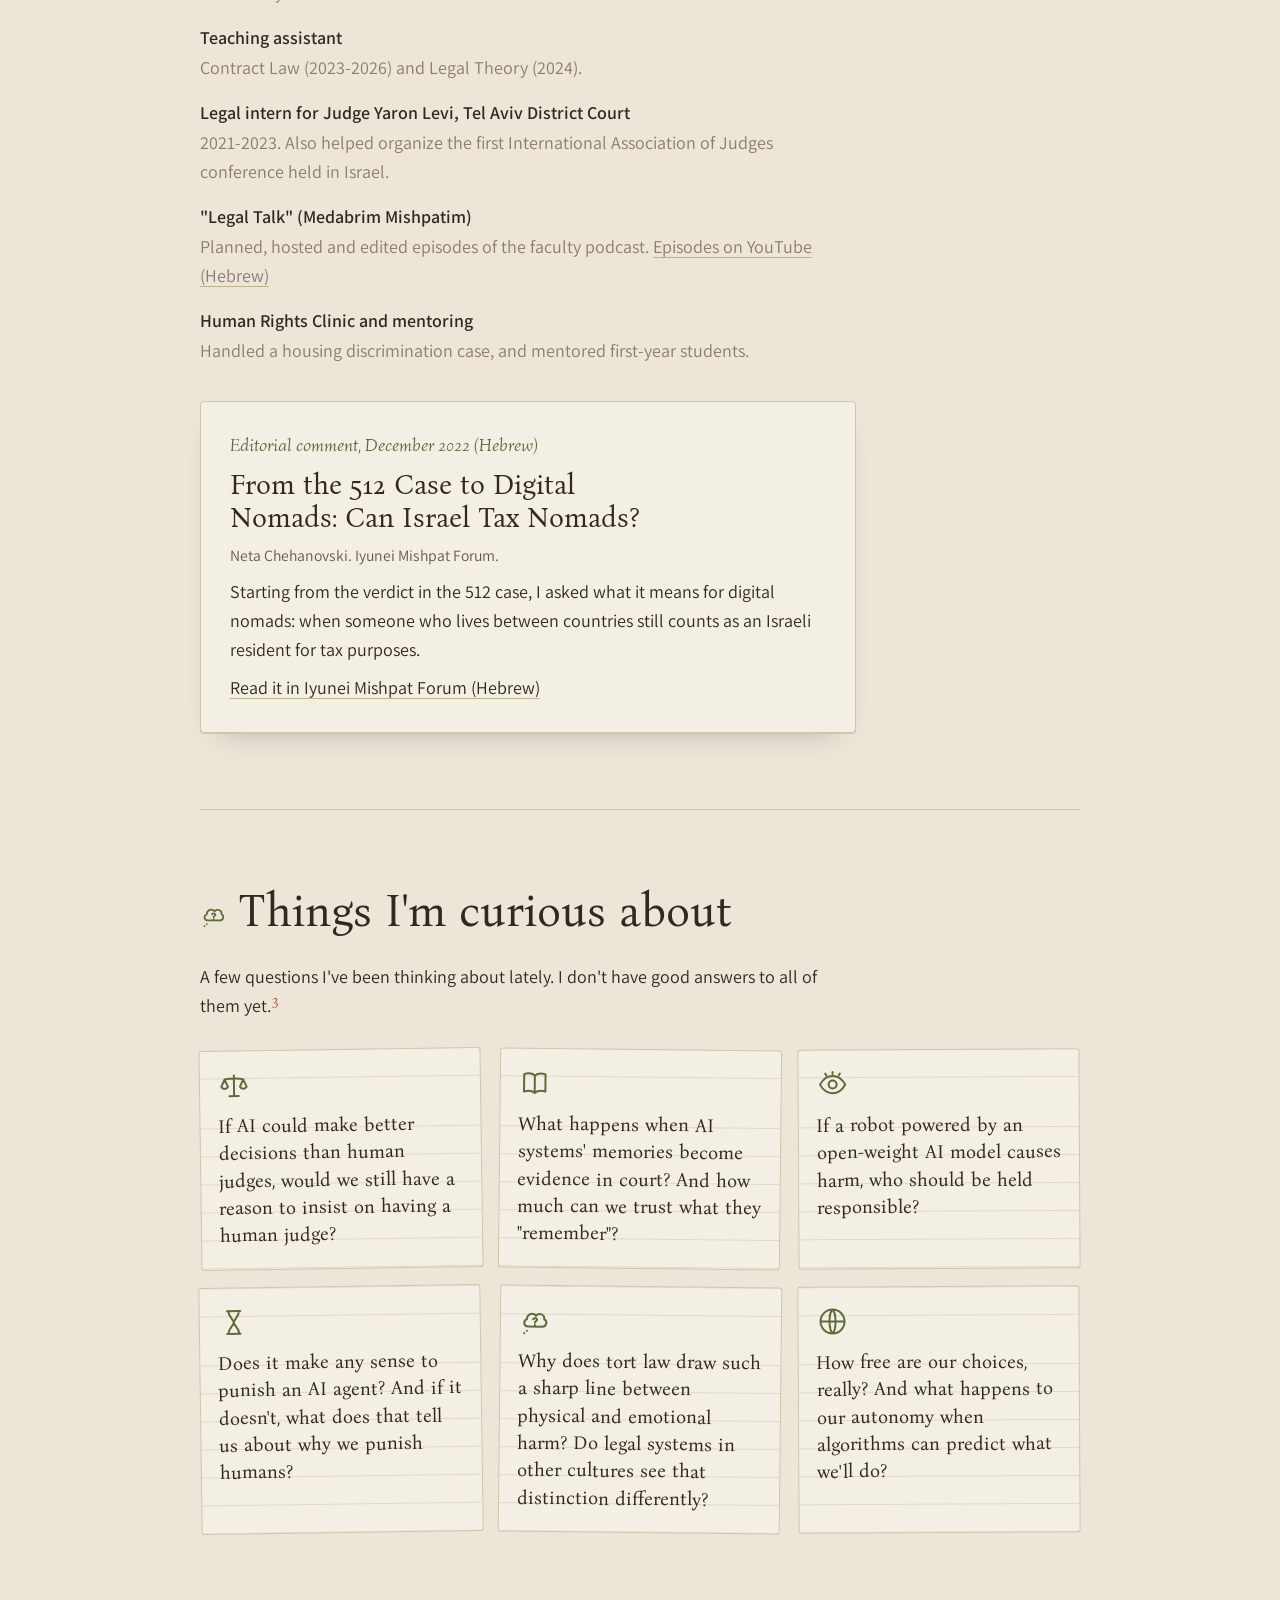
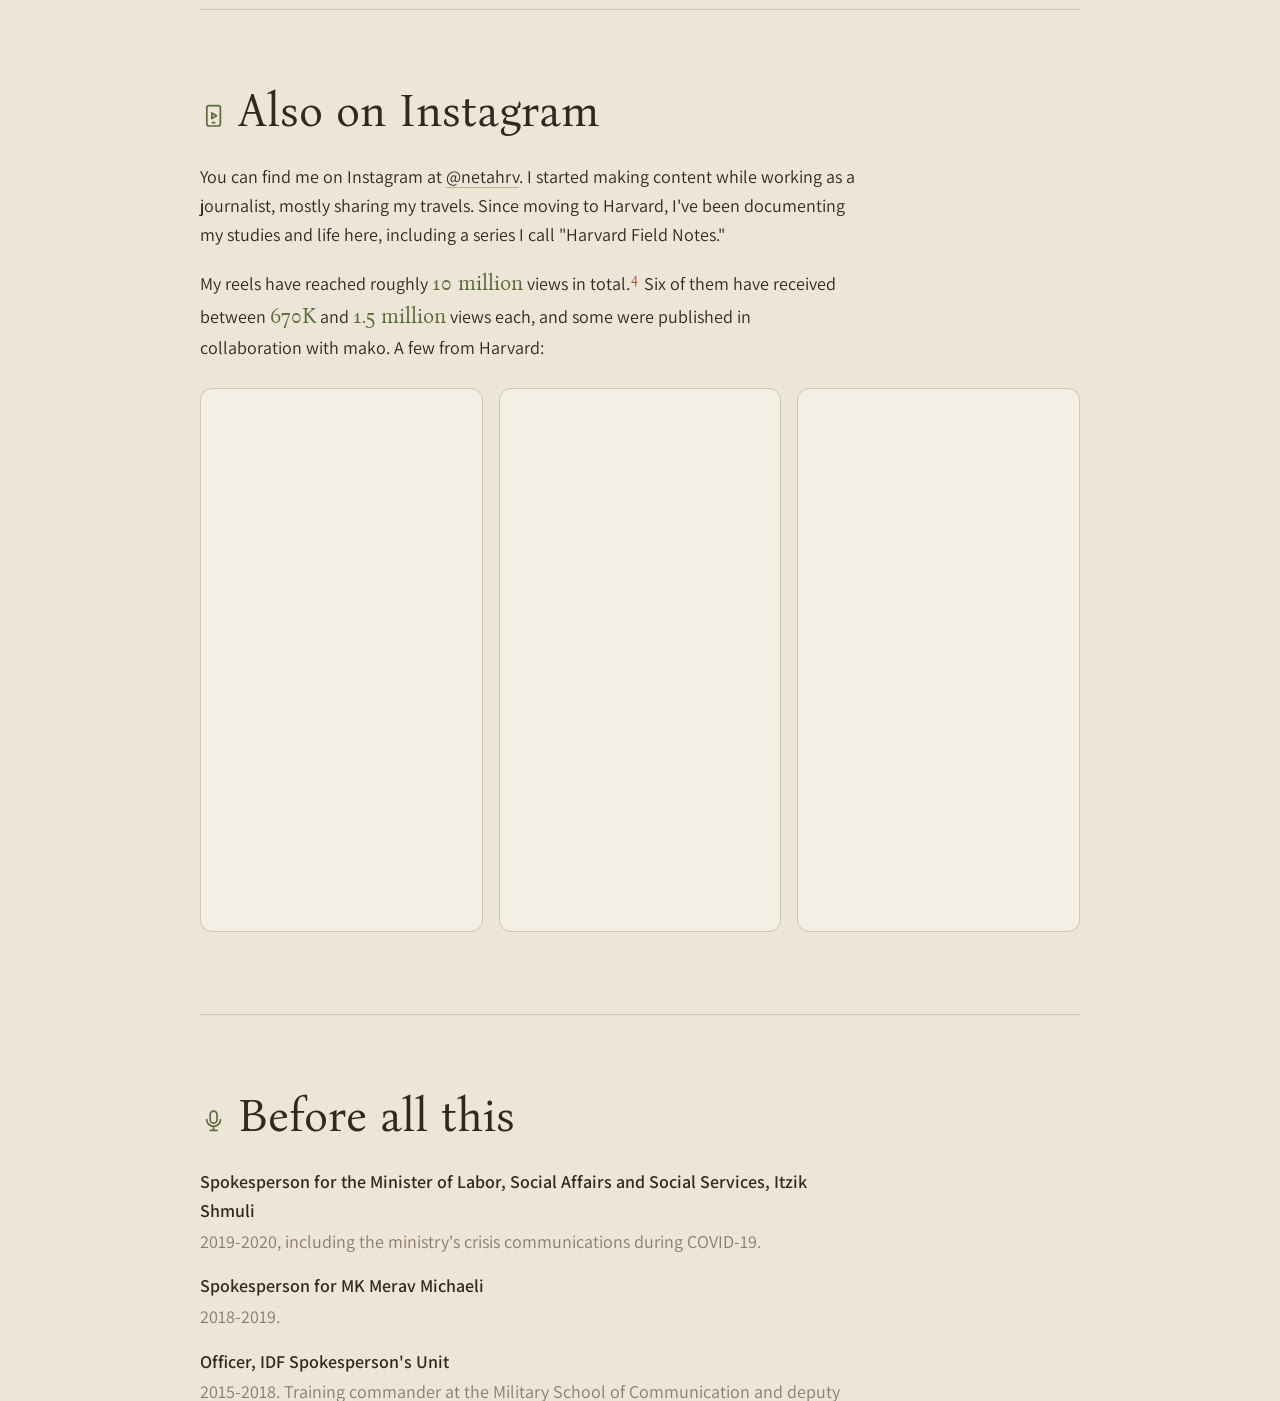
==== commit d66d74a2: "English is the default at /, Hebrew moves to /he/; /en/ redirects home Co-Authored-By: Claude Opus 5" ====
--- a/en/index.html
+++ b/en/index.html
@@ -1,313 +1 @@
-<!doctype html>
-<html lang="en" dir="ltr">
-<head>
-<meta charset="utf-8">
-<meta name="viewport" content="width=device-width, initial-scale=1, viewport-fit=cover">
-<title>Neta Horev</title>
-<meta name="description" content="Neta Horev is a journalist, lawyer and LL.M. candidate at Harvard Law School researching AI and judicial decision-making.">
-<link rel="canonical" href="https://netahorev.com/en/">
-<link rel="alternate" hreflang="he" href="https://netahorev.com/">
-<link rel="alternate" hreflang="en" href="https://netahorev.com/en/">
-<link rel="alternate" hreflang="x-default" href="https://netahorev.com/en/">
-<meta property="og:type" content="website">
-<meta property="og:url" content="https://netahorev.com/en/">
-<meta property="og:title" content="Neta Horev">
-<meta property="og:description" content="Journalist, lawyer and LL.M. candidate at Harvard Law School researching AI and judicial decision-making.">
-<meta property="og:image" content="https://netahorev.com/assets/neta-horev.jpg">
-<meta property="og:image:alt" content="Portrait of Neta Horev">
-<meta property="og:locale" content="en_US">
-<meta property="og:locale:alternate" content="he_IL">
-<meta name="twitter:card" content="summary_large_image">
-<meta name="theme-color" content="#ECE5D8">
-<link rel="icon" href="/assets/favicon.svg" type="image/svg+xml">
-<link rel="preconnect" href="https://fonts.googleapis.com">
-<link rel="preconnect" href="https://fonts.gstatic.com" crossorigin>
-<link rel="stylesheet" href="https://fonts.googleapis.com/css2?family=Assistant:wght@400;600&family=Bona+Nova:ital,wght@0,400;1,400&display=swap">
-<link rel="stylesheet" href="/assets/style.css?v=7">
-<script>document.documentElement.classList.add('js');if(document.visibilityState==='visible')document.documentElement.classList.add('intro')</script>
-<script type="application/ld+json">
-{"@context":"https://schema.org","@type":"Person","name":"Neta Horev","alternateName":["נטע חורב","Neta Chehanovski","נטע צ'חנובסקי"],"url":"https://netahorev.com/en/","image":"https://netahorev.com/assets/neta-horev.jpg","jobTitle":"Journalist, lawyer and LL.M. candidate","affiliation":{"@type":"CollegeOrUniversity","name":"Harvard Law School"},"sameAs":["https://www.instagram.com/netahrv/","https://www.linkedin.com/in/neta-horev-77a28816b/","https://www.tiktok.com/@neta_horev"]}
-</script>
-</head>
-<body>
-<svg width="0" height="0" style="position:absolute" aria-hidden="true">
-  <symbol id="i-sprout" viewBox="0 0 24 24"><path class="ico" d="M12 21V11M12 13c0-4-3.5-6-7-6 0 3.5 3 6 7 6M12 11c0-4 3-6 7-6 0 3.5-3 6-7 6"/></symbol>
-  <symbol id="i-cup" viewBox="0 0 24 24"><path class="ico" d="M5 10h11v4a5 5 0 0 1-5 5h-1a5 5 0 0 1-5-5zM16 11h1.5a2 2 0 0 1 0 4H16M8.5 3.5c-1 1.5 1 2-0 4M12.5 3.5c-1 1.5 1 2 0 4"/></symbol>
-  <symbol id="i-pen" viewBox="0 0 24 24"><path class="ico" d="M19.5 4.5C13 5 7.5 10 5.5 18.5l-1 2M19.5 4.5c-.5 6-5 10.5-12 12M9 13.5c2.5-.5 4.5-2 6-4"/></symbol>
-  <symbol id="i-scales" viewBox="0 0 24 24"><path class="ico" d="M12 4.5V20M8.5 20h7M5 7.5c3-1 11-1 14 0M5 7.5 2.5 13c1 2 4 2 5 0zM19 7.5 16.5 13c1 2 4 2 5 0z"/></symbol>
-  <symbol id="i-cloud" viewBox="0 0 24 24"><path class="ico" d="M7 17c-3.5 0-4-4.5-1-5.5 0-4 5-5.5 6.8-2.5 1.7-2.5 6.7-1.5 6.2 2.5 2.5 1 2 5.5-1.5 5.5zM10.6 11.6c.2-1.3 3-1.2 3 .3 0 1-1.6 1.1-1.6 2.3M12 15.9v.1M6 20.2v.1M4 22v.1"/></symbol>
-  <symbol id="i-mail" viewBox="0 0 24 24"><path class="ico" d="M3.5 6.5h17v11h-17zM3.5 6.5 12 13l8.5-6.5"/></symbol>
-  <symbol id="i-phone" viewBox="0 0 24 24"><path class="ico" d="M8 3h8a2 2 0 0 1 2 2v14a2 2 0 0 1-2 2H8a2 2 0 0 1-2-2V5a2 2 0 0 1 2-2zM10.5 9.5l4 2.5-4 2.5zM11 18h2"/></symbol>
-  <symbol id="i-mic" viewBox="0 0 24 24"><path class="ico" d="M12 3.5a3 3 0 0 1 3 3V11a3 3 0 0 1-6 0V6.5a3 3 0 0 1 3-3zM6 11a6 6 0 0 0 12 0M12 17v3.5M9 20.5h6"/></symbol>
-  <symbol id="i-eye" viewBox="0 0 24 24"><path class="ico" d="M2.5 12c2.5-4.5 6-6.5 9.5-6.5s7 2 9.5 6.5c-2.5 4.5-6 6.5-9.5 6.5S5 16.5 2.5 12zM12 9a3 3 0 1 1 0 6 3 3 0 0 1 0-6zM12 2.5V4M6.5 3.8l.8 1.3M17.5 3.8l-.8 1.3"/></symbol>
-  <symbol id="i-book" viewBox="0 0 24 24"><path class="ico" d="M4 5.5c3-1 6-.7 8 1 2-1.7 5-2 8-1v13c-3-1-6-.7-8 1-2-1.7-5-2-8-1zM12 6.5v13"/></symbol>
-  <symbol id="i-globe" viewBox="0 0 24 24"><path class="ico" d="M12 3a9 9 0 1 1 0 18 9 9 0 0 1 0-18zM3 12h18M12 3c-3 3-3 15 0 18M12 3c3 3 3 15 0 18"/></symbol>
-  <symbol id="i-hourglass" viewBox="0 0 24 24"><path class="ico" d="M7 3.5h10M7 20.5h10M8 3.5c0 4.5 4 6 4 8.5s-4 4-4 8.5M16 3.5c0 4.5-4 6-4 8.5s4 4 4 8.5"/></symbol>
-  <symbol id="i-spiral" viewBox="0 0 24 24"><path class="ico" d="M12 12c1.5 0 2 1.8.8 2.6-1.6 1-4-.2-4-2.4 0-2.8 3-4.2 5.4-3 3 1.4 3.4 5.6.8 7.7-3.2 2.6-8.4 1.2-9.3-3-1-4.6 2.4-8.6 6.8-8.6 4.4 0 8 3.5 8 8"/></symbol>
-  <symbol id="i-ig" viewBox="0 0 24 24"><path class="ico" d="M7.5 3.5h9a4 4 0 0 1 4 4v9a4 4 0 0 1-4 4h-9a4 4 0 0 1-4-4v-9a4 4 0 0 1 4-4zM12 8.5a3.5 3.5 0 1 1 0 7 3.5 3.5 0 0 1 0-7zM17 6.9v.1"/></symbol>
-  <symbol id="i-tt" viewBox="0 0 24 24"><path class="ico" d="M14 3.5v11a3.5 3.5 0 1 1-3.5-3.5M14 3.5c.4 2.6 2.2 4.4 5 4.6"/></symbol>
-  <symbol id="i-in" viewBox="0 0 24 24"><path class="ico" d="M4 4h16v16H4zM8 10.5v6M8 7.5v.1M11.5 16.5v-6M11.5 13c0-2 4-3 4 0v3.5"/></symbol>
-</svg>
-
-<a class="skip" href="#main">Skip to content</a>
-
-<header class="topbar">
-  <div class="wrap">
-    <div class="topbar__inner">
-      <a class="brand" href="#top">Neta Horev</a>
-      <nav class="topnav" aria-label="Sections">
-        <a href="#about">About</a>
-        <a href="#now">Now</a>
-        <a href="#research">AI and law</a>
-        <a href="#journalism">Journalism</a>
-        <a href="#academia">Academia</a>
-        <a href="#curiosities">Curiosities</a>
-        <a href="#content">Content</a>
-        <a href="#contact">Contact</a>
-      </nav>
-      <a class="lang" href="/" hreflang="he" lang="he">עברית</a>
-    </div>
-    <div class="trail">
-      <div class="trail__line" aria-hidden="true"></div>
-      <div class="trail__done" aria-hidden="true"></div>
-      <button class="snail" type="button" aria-label="The snail. Click to hear what it has to say">
-        <svg viewBox="0 0 64 42" aria-hidden="true"><g class="body"><path class="ico" d="M4 37q26 2.5 45-.5 8-1.5 8.5-8.5l-.5-7"/></g><g class="eyes"><path class="ico" d="m56.5 22-3.5-10M57.5 22l4.5-9"/><circle cx="52.8" cy="11" r="1.6" fill="currentColor"/><circle cx="62.3" cy="12" r="1.6" fill="currentColor"/></g><g class="shell-g"><circle class="shell" cx="28" cy="23" r="13" stroke="currentColor" stroke-width="1.5"/><path class="ico" d="M28 23c2.5 0 3.5 2.6 2 4-2 2-6.5 1-6.5-2.6 0-4.4 5-6.6 8.7-4.5 4.2 2.4 4.5 8.8.6 11.8-4.7 3.6-12.2 1.6-13.6-4.5-1.6-6.8 3.5-12.6 9.8-12.6"/></g></svg>
-      </button>
-    </div>
-  </div>
-</header>
-
-<main id="main">
-  <div class="wrap">
-
-    <figure class="cover"><img src="/assets/cover.jpg" width="1200" height="560" alt="Neta working on a laptop by a huge window overlooking the city" fetchpriority="high"></figure>
-
-    <section class="hero" id="top" aria-labelledby="name">
-      <div>
-        <h1 class="hero__name" id="name"><span class="w">Neta</span> <span class="w">Horev</span><span class="hero__aka">(formerly Chehanovski)</span></h1>
-        <p class="hero__line">I'm a journalist, lawyer, and currently an LL.M. student at Harvard Law School. Most of my research is about what happens when AI enters the judicial decision-making process.</p>
-        <div class="hero__links">
-          <a class="btn" href="https://www.instagram.com/netahrv/" rel="me noopener" target="_blank"><svg aria-hidden="true"><use href="#i-ig"/></svg>Instagram</a>
-          <a class="btn" href="https://www.linkedin.com/in/neta-horev-77a28816b/" rel="me noopener" target="_blank"><svg aria-hidden="true"><use href="#i-in"/></svg>LinkedIn</a>
-          <a class="btn" href="https://www.tiktok.com/@neta_horev" rel="me noopener" target="_blank"><svg aria-hidden="true"><use href="#i-tt"/></svg>TikTok</a>
-          <a class="btn btn--quiet" href="#contact"><svg aria-hidden="true"><use href="#i-mail"/></svg>Contact</a>
-        </div>
-      </div>
-    </section>
-
-    <nav class="path" aria-label="The trail through this page">
-      <svg class="path__svg path__svg--d" viewBox="0 0 1000 170" preserveAspectRatio="none" aria-hidden="true">
-        <defs>
-          <mask id="trail-mask" maskUnits="userSpaceOnUse" x="-20" y="-20" width="1040" height="210">
-            <path class="path__reveal" pathLength="1" d="M20 104C70 104 95 70 140 70S250 118 300 118 410 62 460 62 570 118 620 118 730 62 780 62 890 104 930 104" fill="none" stroke="#fff" stroke-width="16"/>
-          </mask>
-        </defs>
-        <path class="path__line path__line--d" mask="url(#trail-mask)" d="M20 104C70 104 95 70 140 70S250 118 300 118 410 62 460 62 570 118 620 118 730 62 780 62 890 104 930 104"/>
-      </svg>
-      <svg class="path__svg path__svg--m" viewBox="0 0 1000 1000" preserveAspectRatio="none" aria-hidden="true">
-        <defs>
-          <mask id="trail-mask-m" maskUnits="userSpaceOnUse" x="-20" y="-20" width="1040" height="1040">
-            <path class="path__reveal" pathLength="1" d="M500 0C430 20 260 20 260 70S740 180 740 240 260 350 260 410 740 520 740 580 260 690 260 750 740 860 740 920" fill="none" stroke="#fff" stroke-width="40"/>
-          </mask>
-        </defs>
-        <path class="path__line path__line--m" mask="url(#trail-mask-m)" d="M500 0C430 20 260 20 260 70S740 180 740 240 260 350 260 410 740 520 740 580 260 690 260 750 740 860 740 920"/>
-      </svg>
-      <div class="path__snail-wrap">
-        <button class="snail" type="button" aria-label="The snail. Click to hear what it has to say">
-          <svg viewBox="0 0 64 42" aria-hidden="true"><g class="body"><path class="ico" d="M4 37q26 2.5 45-.5 8-1.5 8.5-8.5l-.5-7"/></g><g class="eyes"><path class="ico" d="m56.5 22-3.5-10M57.5 22l4.5-9"/><circle cx="52.8" cy="11" r="1.6" fill="currentColor"/><circle cx="62.3" cy="12" r="1.6" fill="currentColor"/></g><g class="shell-g"><circle class="shell" cx="28" cy="23" r="13" stroke="currentColor" stroke-width="1.5"/><path class="ico" d="M28 23c2.5 0 3.5 2.6 2 4-2 2-6.5 1-6.5-2.6 0-4.4 5-6.6 8.7-4.5 4.2 2.4 4.5 8.8.6 11.8-4.7 3.6-12.2 1.6-13.6-4.5-1.6-6.8 3.5-12.6 9.8-12.6"/></g></svg>
-        </button>
-      </div>
-      <ol>
-        <li style="--x:14%;--y:70px;--mx:26.0%;--my:7.0%;--i:0" data-px="140" data-py="70" data-mx="260" data-my="70"><a href="#about"><span class="path__pin"></span><svg class="path__icon" aria-hidden="true"><use href="#i-sprout"/></svg><span class="path__title">About</span><span class="path__sub">The short version</span></a></li>
-        <li style="--x:30%;--y:118px;--mx:74.0%;--my:24.0%;--i:1" data-px="300" data-py="118" data-mx="740" data-my="240"><a href="#now"><span class="path__pin"></span><svg class="path__icon" aria-hidden="true"><use href="#i-cup"/></svg><span class="path__title">Now</span><span class="path__sub">What I'm up to</span></a></li>
-        <li style="--x:46%;--y:62px;--mx:26.0%;--my:41.0%;--i:2" data-px="460" data-py="62" data-mx="260" data-my="410"><a href="#research"><span class="path__pin"></span><svg class="path__icon" aria-hidden="true"><use href="#i-scales"/></svg><span class="path__title">AI and law</span><span class="path__sub">What I research at Harvard</span></a></li>
-        <li style="--x:62%;--y:118px;--mx:74.0%;--my:58.0%;--i:3" data-px="620" data-py="118" data-mx="740" data-my="580"><a href="#journalism"><span class="path__pin"></span><svg class="path__icon" aria-hidden="true"><use href="#i-pen"/></svg><span class="path__title">Journalism</span><span class="path__sub">Stories and what happened next</span></a></li>
-        <li style="--x:78%;--y:62px;--mx:26.0%;--my:75.0%;--i:4" data-px="780" data-py="62" data-mx="260" data-my="750"><a href="#curiosities"><span class="path__pin"></span><svg class="path__icon" aria-hidden="true"><use href="#i-cloud"/></svg><span class="path__title">Curiosities</span><span class="path__sub">What I'm curious about</span></a></li>
-        <li style="--x:93%;--y:104px;--mx:74.0%;--my:92.0%;--i:5" data-px="930" data-py="104" data-mx="740" data-my="920"><a href="#contact"><span class="path__pin"></span><svg class="path__icon" aria-hidden="true"><use href="#i-mail"/></svg><span class="path__title">Contact</span><span class="path__sub">Just send me an email</span></a></li>
-      </ol>
-    </nav>
-
-    <section class="section" id="about" aria-labelledby="about-h">
-      <div class="section__head"><svg aria-hidden="true"><use href="#i-sprout"/></svg><h2 id="about-h">A little about me</h2></div>
-      <div class="about">
-        <div class="prose">
-          <p class="lead">I was born in Israel in 1997, and I'm currently living in the Boston area while studying at Harvard.<input type="checkbox" class="sn-check" id="sn-1"><label class="sn-ref" for="sn-1" aria-label="Note 1">1</label><span class="sn"><b>1</b>Still figuring out the whole Boston winter thing. Ask me again in February.</span></p>
-          <p>I've been a journalist with mako and N12 since 2021, and a lot of what I covered was AI. Somewhere along the way, I also went to law school, became a lawyer and a member of the Israel Bar, and ended up pursuing an LL.M. at Harvard Law School. These days, I'm researching a question I keep coming back to: what happens to judicial judgment when judges start relying on AI?</p>
-        </div>
-        <img class="about__photo" src="/assets/neta-harvard.jpg" width="760" height="951" loading="lazy" alt="Neta grinning in a black suit on the lawn in front of Harvard Law School">
-      </div>
-    </section>
-
-    <section class="section" id="now" aria-labelledby="now-h">
-      <div class="section__head"><svg aria-hidden="true"><use href="#i-cup"/></svg><h2 id="now-h">What I'm up to</h2></div>
-      <ul class="now">
-        <li><span class="now__k">Podcast</span><span>My husband Omer and I are working on a new podcast about AI. I come from the legal side, he comes from tech, and for now, our recording studio is our living room.</span></li>
-        <li><span class="now__k">Research</span><span>Writing my LL.M. paper on AI and judicial discretion. Apparently, I have quite a lot to say about this.</span></li>
-        <li><span class="now__k">Next</span><span>Planning to apply for an S.J.D., the doctorate in law.</span></li>
-        <li><span class="now__k">Classes</span><span>Taking Torts and Law and Philosophy at Harvard, plus The Law of AI and Big Data at MIT.</span></li>
-        <li><span class="now__k">Building</span><span>Working on <a href="https://beyond-your-circle.vercel.app" target="_blank" rel="noopener">Beyond Your Circle</a>, an app that brings LL.M. students together for small-group coffee meetups.</span></li>
-        <li><span class="now__k">On campus</span><span>Doing the AI Policy Fellowship with AISST, and in two reading groups: one on AI safety and one on Jewish law and technology. And trying to make it to as many AI lunch talks as possible.</span></li>
-        <li><span class="now__k">Yoga</span><span>Addicted. Currently working on forearm stands and handstands.</span></li>
-        <li><span class="now__k">On repeat</span><span>Vroom Vroom by Charli XCX.</span></li>
-        <li><span class="now__k">Planning</span><span>A Christmas vacation. At the moment, this mostly involves having far too many tabs open.</span></li>
-      </ul>
-      <p class="stamp">Updated November 2026</p>
-    </section>
-
-    <section class="section" id="research" aria-labelledby="res-h">
-      <div class="section__head"><svg aria-hidden="true"><use href="#i-scales"/></svg><h2 id="res-h">AI and law</h2></div>
-      <div class="prose" style="margin-bottom:1.6rem"><p class="lead">This is the subject I've been most hooked on for the past few years, from a few directions: as a lawyer, as a researcher, as a journalist, and as someone who uses it every day.</p></div>
-      <ul class="cv">
-        <li><strong>LL.M., Harvard Law School</strong><span class="muted">2026-2027. Coursework and research on AI and the legal system, with a focus on judicial decision-making.</span></li>
-        <li><strong>AI Policy Fellowship</strong><span class="muted">AI Safety Student Team (AISST), Harvard, Fall 2026.</span></li>
-        <li><strong>The Law of AI and Big Data, MIT</strong><span class="muted">A course I'm taking this year as part of the LL.M.</span></li>
-        <li><strong>Teaching assistant, "AI, Discrimination and Consumer Protection Law"</strong><span class="muted">With Profs. Tamar Kricheli-Katz and Oren Bar-Gill, Tel Aviv University, 2026.</span></li>
-        <li><strong>Law clerk to Justice Chaled Kabub, Supreme Court of Israel</strong><span class="muted">2024-2025. We co-wrote the article on judges and AI.</span></li>
-        <li><strong>Empirical research with computational tools</strong><span class="muted">With Prof. Tamar Kricheli-Katz (2023-2026), including AI-assisted data collection and analysis.</span></li>
-      </ul>
-      <h3 class="subhead">Writing about AI</h3>
-      <ul class="clips">
-        <li><span class="clips__when">May 2026</span><a href="https://www.mako.co.il/nexter-news/Article-28e4cb4805ded91026.htm" target="_blank" rel="noopener">Fake AI videos used to smear an autistic content creator as pro-Palestinian (Hebrew)</a><span class="clips__note">After mako reached out, some of the accounts were taken down.</span></li>
-        <li><span class="clips__when">Jul 2026</span><a href="https://www.mako.co.il/nexter-news/Article-3af44d20b322f91026.htm" target="_blank" rel="noopener">The model who became an AI campaign creator (Hebrew)</a><span class="clips__note"></span></li>
-        <li><span class="clips__when">Feb 2024</span><a href="https://www.mako.co.il/nexter-news/Article-604207603589d81026.htm" target="_blank" rel="noopener">Using AI at work? Your data is at risk (Hebrew)</a><span class="clips__note"></span></li>
-        <li><span class="clips__when">Jan 2024</span><a href="https://www.mako.co.il/home-family-kids/Article-83e2beaeaaa2d81026.htm" target="_blank" rel="noopener">An AI English-learning app in schools, and its inappropriate content (Hebrew)</a><span class="clips__note"></span></li>
-        <li><span class="clips__when">Jun 2023</span><a href="https://www.mako.co.il/travel-israel/magazine/Article-a6ac7af30967881026.htm" target="_blank" rel="noopener">Passenger profiling at Ben Gurion Airport (Hebrew)</a><span class="clips__note"></span></li>
-      </ul>
-      <article class="paper">
-        <p class="paper__kind">Article, August 2026 (Hebrew)</p>
-        <h3>What Distinguishes the Judge from Artificial Intelligence?</h3>
-        <p class="paper__by">Chaled Kabub, Reut Abraham-Gedalia and Neta Horev. Tel Aviv University Law Review Forum.</p>
-        <p>We ask where to draw the line between AI helping a judge do the job and AI taking over the judgment the judge is supposed to exercise.<input type="checkbox" class="sn-check" id="sn-2"><label class="sn-ref" for="sn-2" aria-label="Note 2">2</label><span class="sn"><b>2</b>The judge is keeping the job. For now.</span></p>
-        <p><a href="https://www.taulawreview.sites.tau.ac.il/pvrvm-n/%D7%9E%D7%94-%D7%9E%D7%95%D7%AA%D7%A8-%D7%94%D7%A9%D7%95%D7%A4%D7%98-%D7%9E%D7%9F-%D7%94%D7%91%D7%99%D7%A0%D7%94-%D7%94%D7%9E%D7%9C%D7%90%D7%9B%D7%95%D7%AA%D7%99%D7%AA%3F" target="_blank" rel="noopener">Read it in Iyunei Mishpat Forum (Hebrew)</a></p>
-      </article>
-    </section>
-
-    <section class="section" id="journalism" aria-labelledby="jour-h">
-      <div class="section__head"><svg aria-hidden="true"><use href="#i-pen"/></svg><h2 id="jour-h">Journalism</h2></div>
-
-      <article class="story">
-        <p class="story__when">December 2023</p>
-        <h3>The reservist bonus that ended on day 60</h3>
-        <p>In December 2023, I reported that the IDF had stopped paying a special daily bonus to reservists who were not commanders after 60 days of service. The report sparked a public debate, with members of the Knesset from across the political spectrum opposing the decision, as a mako column described.</p>
-        <ol class="chain">
-          <li><time datetime="2023-12">December 2023</time>My report is published on mako</li>
-          <li>A public debate follows, with members of the Knesset from every faction opposing the move</li>
-          <li><time datetime="2023-12-26">26 Dec 2023</time>The finance and defense ministers announce an aid plan extending the special payment beyond day 60 to all serving reservists</li>
-        </ol>
-        <ul class="sources">
-          <li><a href="https://www.mako.co.il/news-money/2023_q4/Article-6e2ce02871e5c81026.htm" target="_blank" rel="noopener">Original report (Hebrew)</a></li>
-          <li><a href="https://www.mako.co.il/finances-news/Article-46936b661096c81027.htm" target="_blank" rel="noopener">Calls to equalize the terms, 14 Dec 2023</a></li>
-          <li><a href="https://www.mako.co.il/finances-magazine/money_week/Article-ec36672674a6c81027.htm" target="_blank" rel="noopener">The mako column</a></li>
-          <li><a href="https://www.calcalist.co.il/local_news/article/b192yfdv6" target="_blank" rel="noopener">Calcalist, 26 Dec 2023</a></li>
-          <li><a href="https://www.mod.gov.il/Society_Economy/articles/Pages/09012024.aspx" target="_blank" rel="noopener">Ministry of Defense, 9 Jan 2024</a></li>
-        </ul>
-      </article>
-
-      <article class="story">
-        <p class="story__when">November 2023</p>
-        <h3>What happened to the public service?</h3>
-        <p>In my article "The government dried out the public service, and we are paying the price," I looked at the state of Israel's public service. The article was later cited in an Israel Democracy Institute policy study on public-sector reform (November 2024, pp. 89-90, 113).</p>
-        <ul class="sources">
-          <li><a href="https://www.mako.co.il/finances-news/Article-3793b2888d8db81027.htm" target="_blank" rel="noopener">The article on mako (Hebrew)</a></li>
-          <li><a href="https://www.idi.org.il/media/27125/implementing-public-sector-reforms-systemic-changes.pdf" target="_blank" rel="noopener">The IDI study (PDF, Hebrew)</a></li>
-        </ul>
-      </article>
-
-      <ul class="brief-list">
-        <li>
-          <h3>Shelters during the war with Iran</h3>
-          <p>In June 2025, I published a series about access to shelters during the war with Iran: residents blocking access, locked shelters being used as businesses, and light-rail stations serving as mass shelters (Hebrew): <a href="https://www.mako.co.il/home-family-relationship/Article-c30cc83b5489791027.htm" target="_blank" rel="noopener">The Bat Yam neighbor who blocked the shelter</a>, <a href="https://www.mako.co.il/finances-real-estate/Article-ceb69191ba77791026.htm" target="_blank" rel="noopener">The locked shelter that turned out to be a business</a>, <a href="https://www.mako.co.il/finances-real-estate/Article-fa8a46c53997791027.htm" target="_blank" rel="noopener">Light-rail stations as giant shelters</a>, <a href="https://www.mako.co.il/home-family-relationship/Article-5a2e83cfd6b9791026.htm" target="_blank" rel="noopener">Threats and shaming in shelters</a>.</p>
-        </li>
-        <li>
-          <h3>Fixers in local government</h3>
-          <p>In 2022, I investigated paid "fixers," known in Hebrew as machers, in Israeli local government. <a href="https://www.mako.co.il/finances-magazine/Article-d3611bc49e93581027.htm" target="_blank" rel="noopener">Read it (Hebrew)</a></p>
-        </li>
-        <li>
-          <h3>A few more I like</h3>
-          <p>All in Hebrew: <a href="https://www.mako.co.il/finances-news/Article-f23892dccda0c91026.htm" target="_blank" rel="noopener">why Tel Aviv loses NIS 385 million a year because of how you vote</a>, <a href="https://www.mako.co.il/home-family-kids/Article-8d2e5cf647bce91027.htm" target="_blank" rel="noopener">53 days of school disruption in the north, 15 in the center</a>, <a href="https://www.mako.co.il/news-world/2025_q4/Article-6ce85f83103c991026.htm" target="_blank" rel="noopener">antisemitism in Germany</a>, <a href="https://www.mako.co.il/finances-news/Article-d461de7857d0681027.htm" target="_blank" rel="noopener">the people moving their money out of Israel</a>, <a href="https://www.mako.co.il/home-family-kids/Article-4c11f699d9e7681026.htm" target="_blank" rel="noopener">the teacher summoned to a hearing after a class discussion on the judicial overhaul</a>. And a travel series on the places Israel forgot: <a href="https://www.mako.co.il/travel-world/magazine/Article-30d84ceda5a5681027.htm" target="_blank" rel="noopener">Safed</a>, <a href="https://www.mako.co.il/travel-israel/magazine/Article-8762e62ead78981026.htm" target="_blank" rel="noopener">Nahariya</a>, <a href="https://www.mako.co.il/travel-israel/magazine/Article-443044230d04a81027.htm" target="_blank" rel="noopener">the Dead Sea</a>, <a href="https://www.mako.co.il/travel-israel/magazine/Article-523e12e7bfe7a81026.htm" target="_blank" rel="noopener">Eilat</a>.</p>
-        </li>
-      </ul>
-    </section>
-
-    <section class="section" id="academia" aria-labelledby="aca-h">
-      <div class="section__head"><svg aria-hidden="true"><use href="#i-book"/></svg><h2 id="aca-h">More in academia</h2></div>
-      <ul class="cv">
-        <li><strong>LL.B., magna cum laude, Buchmann Faculty of Law, Tel Aviv University</strong><span class="muted">2020-2024. GPA 93.14, ranked 9th of 281. Rector's List (2023) and Dean's List (2021, 2022, 2023).</span></li>
-        <li><strong>Editor-in-Chief, Tel Aviv University Law Review</strong><span class="muted">2022-2024. Led 'Legal Commentary', the review's online journal, and the Seminar Project.</span></li>
-        <li><strong>Senior researcher for Prof. Kobi Kastiel</strong><span class="muted">2022-2026. Corporate governance and director accountability, leading a team of research assistants.</span></li>
-        <li><strong>Research assistant for Profs. Tamar Kricheli-Katz and Assaf Likhovski</strong><span class="muted">Socio-legal research on discrimination and market regulation, and work in legal history and theory.</span></li>
-        <li><strong>Teaching assistant</strong><span class="muted">Contract Law (2023-2026) and Legal Theory (2024).</span></li>
-        <li><strong>Legal intern for Judge Yaron Levi, Tel Aviv District Court</strong><span class="muted">2021-2023. Also helped organize the first International Association of Judges conference held in Israel.</span></li>
-        <li><strong>"Legal Talk" (Medabrim Mishpatim)</strong><span class="muted">Planned, hosted and edited episodes of the faculty podcast. <a href="https://www.youtube.com/playlist?list=PLNiWLB_wsOg4LRSHZgljAZx2uUPj59-yO" target="_blank" rel="noopener">Episodes on YouTube (Hebrew)</a></span></li>
-        <li><strong>Human Rights Clinic and mentoring</strong><span class="muted">Handled a housing discrimination case, and mentored first-year students.</span></li>
-      </ul>
-      <article class="paper">
-        <p class="paper__kind">Editorial comment, December 2022 (Hebrew)</p>
-        <h3>From the 512 Case to Digital Nomads: Can Israel Tax Nomads?</h3>
-        <p class="paper__by">Neta Chehanovski. Iyunei Mishpat Forum.</p>
-        <p>Starting from the verdict in the 512 case, I asked what it means for digital nomads: when someone who lives between countries still counts as an Israeli resident for tax purposes.</p>
-        <p><a href="https://www.taulawreview.sites.tau.ac.il/post/digitalnomads" target="_blank" rel="noopener">Read it in Iyunei Mishpat Forum (Hebrew)</a></p>
-      </article>
-    </section>
-
-    <section class="section" id="curiosities" aria-labelledby="cur-h">
-      <div class="section__head"><svg aria-hidden="true"><use href="#i-cloud"/></svg><h2 id="cur-h">Things I'm curious about</h2></div>
-      <div class="prose" style="margin-bottom:1.8rem">
-        <p>A few questions I've been thinking about lately. I don't have good answers to all of them yet.<input type="checkbox" class="sn-check" id="sn-3"><label class="sn-ref" for="sn-3" aria-label="Note 3">3</label><span class="sn"><b>3</b>If you have thoughts on any of these, I'd genuinely love to hear them.</span></p>
-      </div>
-      <ul class="qs">
-        <li><svg aria-hidden="true"><use href="#i-scales"/></svg><p>If AI could make better decisions than human judges, would we still have a reason to insist on having a human judge?</p></li>
-        <li><svg aria-hidden="true"><use href="#i-book"/></svg><p>What happens when AI systems' memories become evidence in court? And how much can we trust what they "remember"?</p></li>
-        <li><svg aria-hidden="true"><use href="#i-eye"/></svg><p>If a robot powered by an open-weight AI model causes harm, who should be held responsible?</p></li>
-        <li><svg aria-hidden="true"><use href="#i-hourglass"/></svg><p>Does it make any sense to punish an AI agent? And if it doesn't, what does that tell us about why we punish humans?</p></li>
-        <li><svg aria-hidden="true"><use href="#i-cloud"/></svg><p>Why does tort law draw such a sharp line between physical and emotional harm? Do legal systems in other cultures see that distinction differently?</p></li>
-        <li><svg aria-hidden="true"><use href="#i-globe"/></svg><p>How free are our choices, really? And what happens to our autonomy when algorithms can predict what we'll do?</p></li>
-      </ul>
-    </section>
-
-    <section class="section" id="content" aria-labelledby="con-h">
-      <div class="section__head"><svg aria-hidden="true"><use href="#i-phone"/></svg><h2 id="con-h">Also on Instagram</h2></div>
-      <div class="prose">
-        <p>You can find me on Instagram at <a href="https://www.instagram.com/netahrv/" target="_blank" rel="noopener">@netahrv</a>. I started making content while working as a journalist, mostly sharing my travels. Since moving to Harvard, I've been documenting my studies and life here, including a series I call "Harvard Field Notes."</p>
-        <p>My reels have reached roughly <span class="num">10 million</span> views in total.<input type="checkbox" class="sn-check" id="sn-4"><label class="sn-ref" for="sn-4" aria-label="Note 4">4</label><span class="sn"><b>4</b>My mom accounts for only a small fraction of those views. I think.</span> Six of them have received between <span class="num">670K</span> and <span class="num">1.5 million</span> views each, and some were published in collaboration with mako. A few from Harvard:</p>
-      </div>
-      <div class="reels">
-        <iframe class="reel" src="https://www.instagram.com/reel/Ddh8N5PtB8a/embed" title="A day in the life of a Harvard LL.M. student" loading="lazy" allow="encrypted-media; picture-in-picture; web-share" referrerpolicy="strict-origin-when-cross-origin"></iframe>
-        <iframe class="reel" src="https://www.instagram.com/reel/DfDy7ymBYY1/embed" title="Studying at Harvard vs. Tel Aviv" loading="lazy" allow="encrypted-media; picture-in-picture; web-share" referrerpolicy="strict-origin-when-cross-origin"></iframe>
-        <iframe class="reel" src="https://www.instagram.com/reel/Dd76oGMOIln/embed" title="How American law shapes the Israeli legal system" loading="lazy" allow="encrypted-media; picture-in-picture; web-share" referrerpolicy="strict-origin-when-cross-origin"></iframe>
-      </div>
-    </section>
-
-    <section class="section" id="earlier" aria-labelledby="ear-h">
-      <div class="section__head"><svg aria-hidden="true"><use href="#i-mic"/></svg><h2 id="ear-h">Before all this</h2></div>
-      <ul class="cv">
-        <li><strong>Spokesperson for the Minister of Labor, Social Affairs and Social Services, Itzik Shmuli</strong><span class="muted">2019-2020, including the ministry's crisis communications during COVID-19.</span></li>
-        <li><strong>Spokesperson for MK Merav Michaeli</strong><span class="muted">2018-2019.</span></li>
-        <li><strong>Officer, IDF Spokesperson's Unit</strong><span class="muted">2015-2018. Training commander at the Military School of Communication and deputy spokesperson for the Ground Forces. Discharged as a lieutenant.<input type="checkbox" class="sn-check" id="sn-5"><label class="sn-ref" for="sn-5" aria-label="Note 5">5</label><span class="sn"><b>5</b>Which means I've been on both sides of a press release.</span></span></li>
-      </ul>
-    </section>
-
-    <section class="section contact" id="contact" aria-labelledby="ct-h">
-      <div class="section__head"><svg aria-hidden="true"><use href="#i-mail"/></svg><h2 id="ct-h">Say hello</h2></div>
-      <div class="prose">
-        <p>Have an idea for a story, a podcast, a research collaboration, or just an interesting question? I'd love to hear from you.<input type="checkbox" class="sn-check" id="sn-6"><label class="sn-ref" for="sn-6" aria-label="Note 6">6</label><span class="sn"><b>6</b>I try to reply faster than the snail.</span></p>
-        <p><a class="mail" href="mailto:neta.hrv@gmail.com">neta.hrv@gmail.com</a></p>
-        <div class="hero__links">
-          <a class="btn" href="https://www.instagram.com/netahrv/" rel="me noopener" target="_blank"><svg aria-hidden="true"><use href="#i-ig"/></svg>Instagram</a>
-          <a class="btn" href="https://www.linkedin.com/in/neta-horev-77a28816b/" rel="me noopener" target="_blank"><svg aria-hidden="true"><use href="#i-in"/></svg>LinkedIn</a>
-          <a class="btn" href="https://www.tiktok.com/@neta_horev" rel="me noopener" target="_blank"><svg aria-hidden="true"><use href="#i-tt"/></svg>TikTok</a>
-        </div>
-      </div>
-    </section>
-
-    <footer class="foot">
-      <p>© 2026 Neta Horev. This website was built at a snail's pace. Occasionally faster.</p>
-      <p>Photo: Neta Horev, <a href="https://commons.wikimedia.org/wiki/File:Neta_Horev_Chehanovski_(cropped).jpg" target="_blank" rel="noopener">CC BY-SA 4.0</a></p>
-    </footer>
-  </div>
-</main>
-
-<script type="application/json" id="snail-lines">["Hi, don't mind me. Just passing through.", "Feel free to keep reading. I'm not in a hurry.", "Wait, has anyone seen footnote 7?", "I've moved with my entire house, too. Neta and I understand each other."]</script>
-<script src="/assets/main.js?v=7" defer></script>
-</body>
-</html>
+<!doctype html><html lang="en"><head><meta charset="utf-8"><title>Neta Horev</title><link rel="canonical" href="https://netahorev.com/"><meta http-equiv="refresh" content="0; url=/"><meta name="robots" content="noindex"></head><body><a href="/">netahorev.com</a></body></html>
